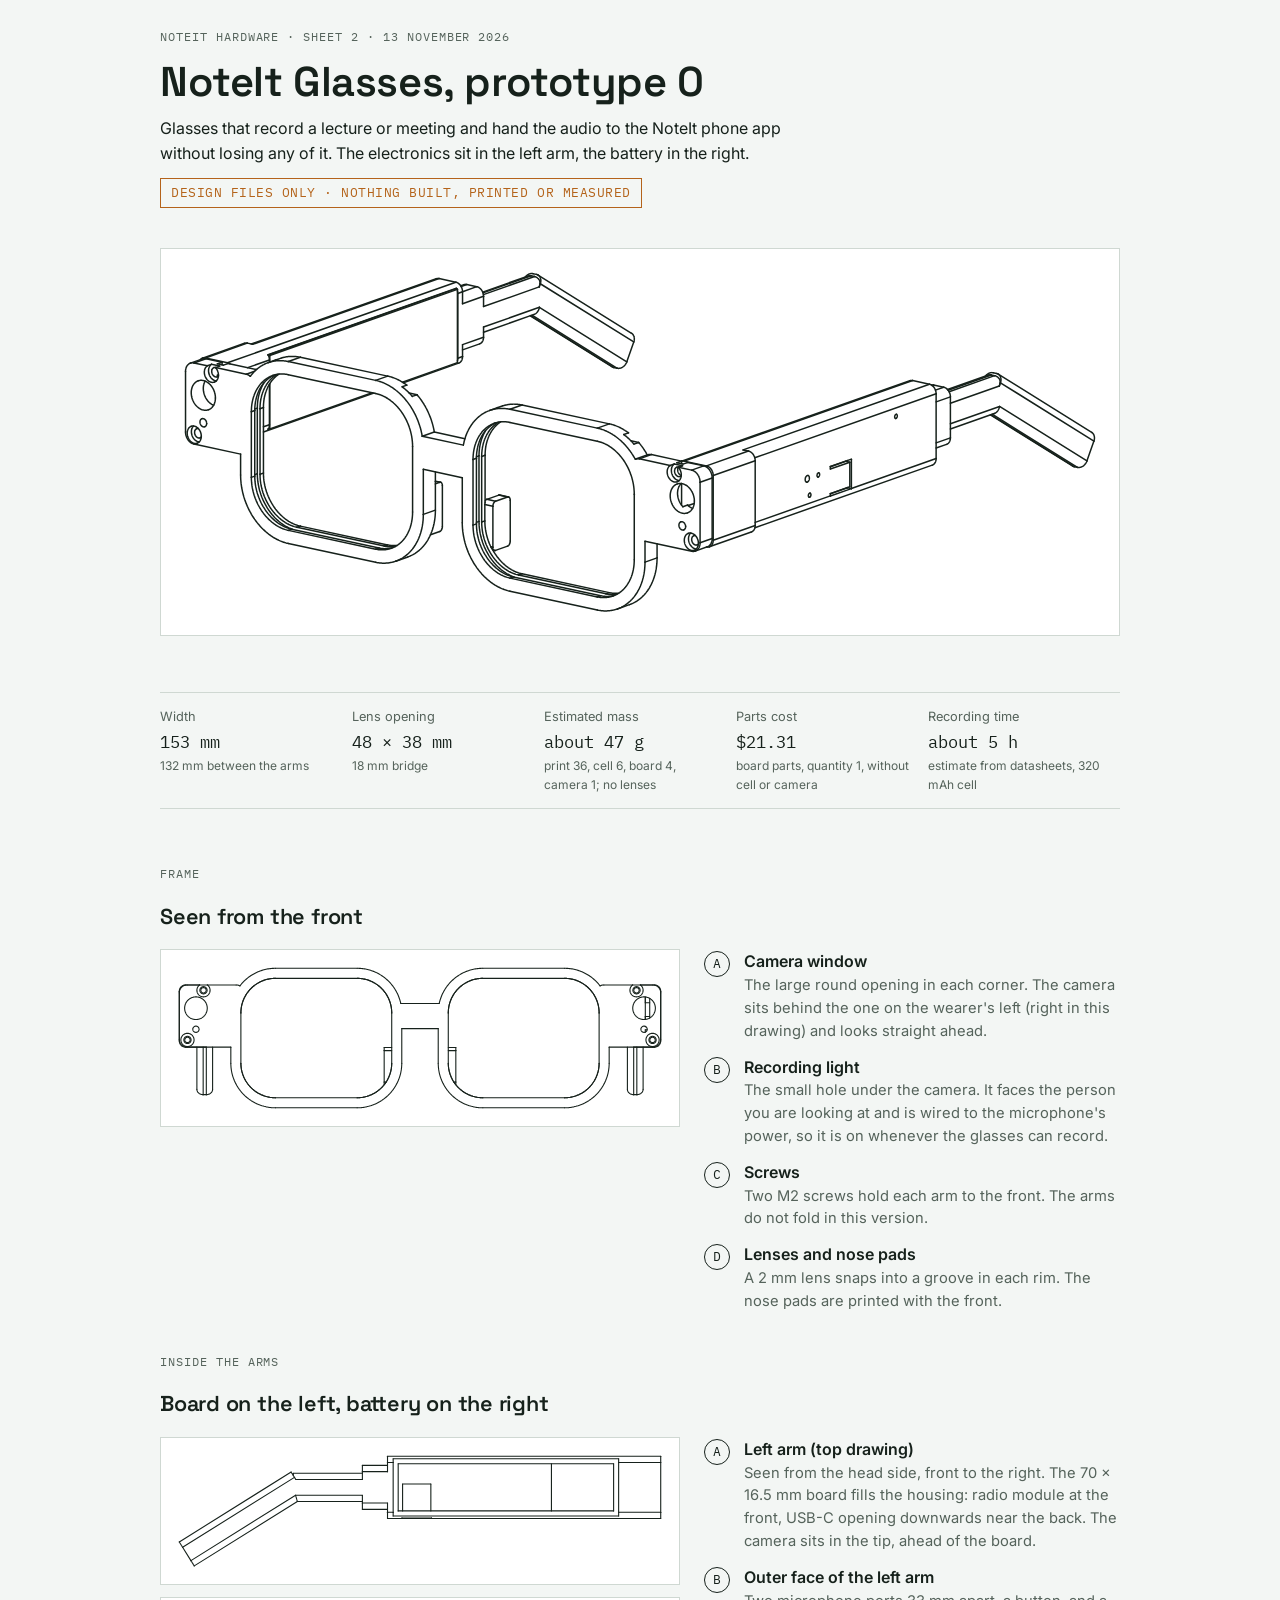
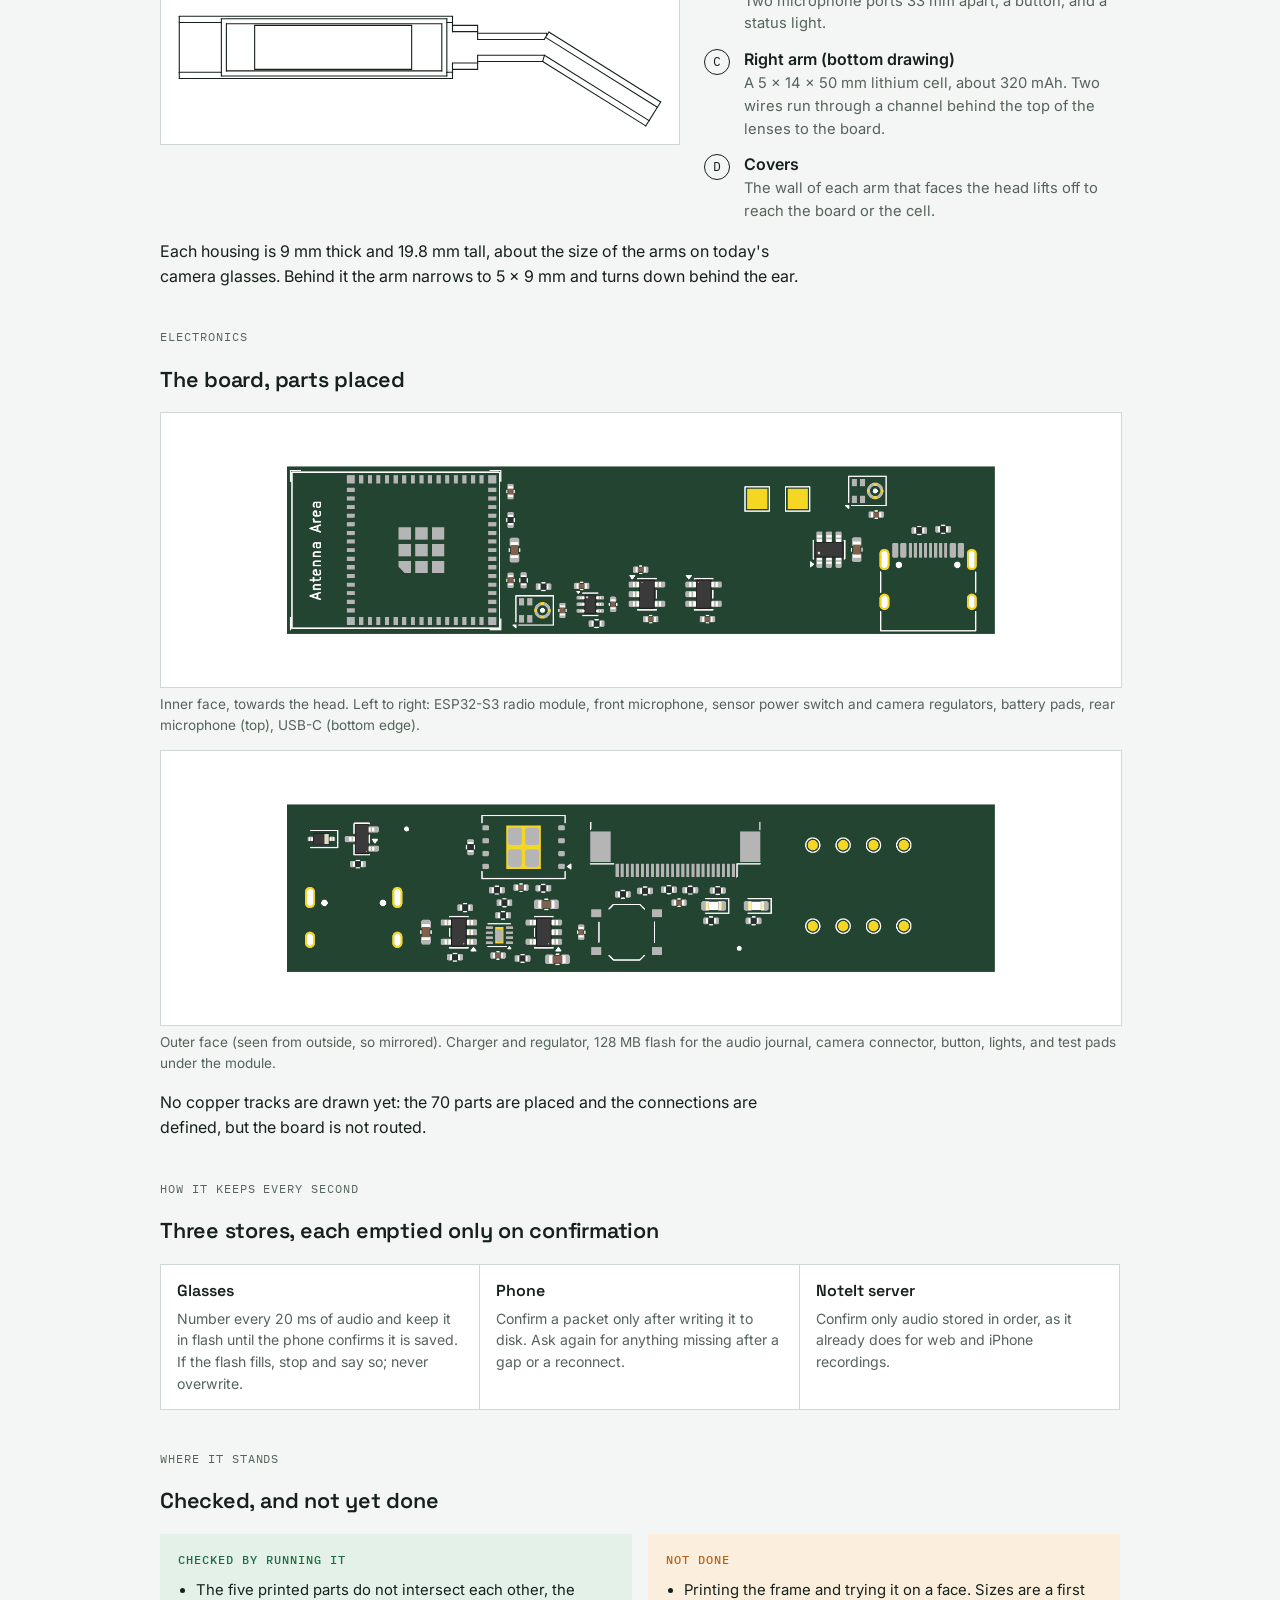
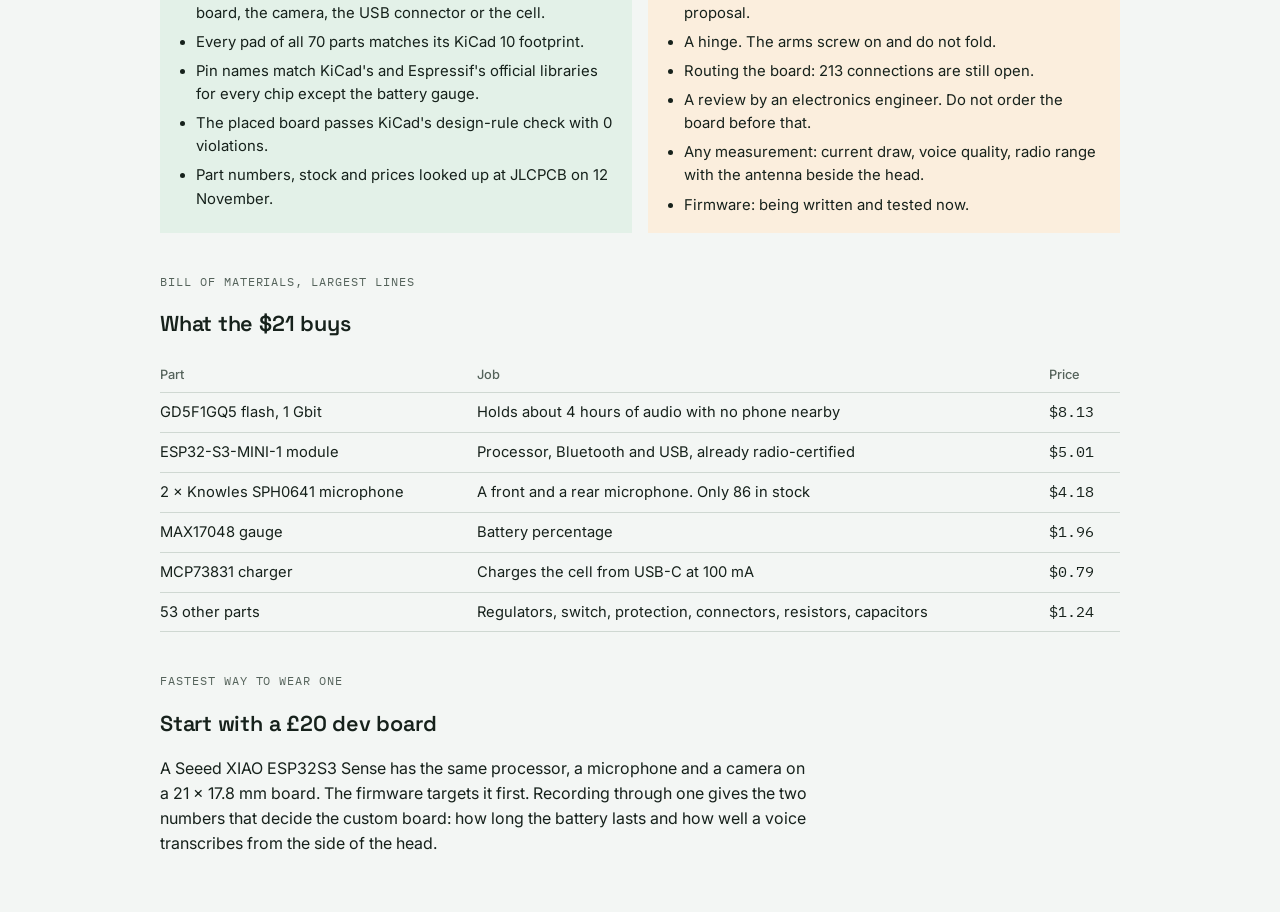
==== NoteIt-Glasses-Prototype-0.html @ 24549006 "feat: publish portfolio site Co-Authored-By: Claude Opus 5.5 <noreply@anthropic.com>" ====
<!doctype html><html><head><meta charset=utf8><meta name=viewport content="width=device-width,initial-scale=1,viewport-fit=cover"><style>:root{color-scheme:light;box-sizing:border-box;padding-top:env(safe-area-inset-top,0px);padding-bottom:env(safe-area-inset-bottom,0px)}html{scroll-padding-top:env(safe-area-inset-top,0px)}body{margin:0;padding:0;font:14px -apple-system,BlinkMacSystemFont,sans-serif;background:#fff;color:#000}img{max-width:100%}[hidden]:not([hidden=until-found i]){display:none!important}</style></head><body>
<title>NoteIt Glasses Prototype 0</title>
<meta name="claude:viewport-fit-sides" content="cover">
<link rel="stylesheet" href="https://fonts.googleapis.com/css2?family=Space+Grotesk:wght@500;600&family=Inter:wght@400;500;600&family=IBM+Plex+Mono:wght@400;500&display=swap">
<style>
/* Layout: an engineering review sheet. One column of sections; each pairs a drawing with a keyed list, like a drawing and its legend. */
:root {
  --paper: #f3f6f4; --panel: #ffffff; --ink: #16211b; --muted: #55635b; --line: #cfd8d2;
  --mask: #24442f; --copper: #b4631a; --ok: #1f6b45; --warn-bg: #fbeedd; --ok-bg: #e3f1e8;
  --display: "Space Grotesk", "Helvetica Neue", Arial, sans-serif;
  --body: "Inter", system-ui, -apple-system, "Segoe UI", sans-serif;
  --mono: "IBM Plex Mono", ui-monospace, "SF Mono", Menlo, monospace;
}
@media (prefers-color-scheme: dark) { :root:not([data-theme="light"]) {
  --paper: #0f1612; --panel: #17201b; --ink: #e6ede8; --muted: #9aaba1; --line: #2b3a32;
  --mask: #7fc79a; --copper: #e4a25c; --ok: #7fc79a; --warn-bg: #3a2a15; --ok-bg: #173224; color-scheme: dark } }
:root[data-theme="dark"] {
  --paper: #0f1612; --panel: #17201b; --ink: #e6ede8; --muted: #9aaba1; --line: #2b3a32;
  --mask: #7fc79a; --copper: #e4a25c; --ok: #7fc79a; --warn-bg: #3a2a15; --ok-bg: #173224; color-scheme: dark }
body { background: var(--paper); color: var(--ink); font-family: var(--body); font-size: 16px; line-height: 1.55;
  padding-left: max(16px, env(safe-area-inset-left, 0px)); padding-right: max(16px, env(safe-area-inset-right, 0px)); padding-block: 28px 56px; }
.sheet { max-width: 960px; margin: 0 auto; display: flex; flex-direction: column; gap: 40px; }
h1, h2 { font-family: var(--display); font-weight: 600; text-wrap: balance; margin: 0; letter-spacing: -0.01em; }
h1 { font-size: clamp(1.8rem, 5vw, 2.6rem); line-height: 1.1; }
h2 { font-size: 1.35rem; }
p { margin: 0; max-width: 65ch; }
.eyebrow { font-family: var(--mono); font-size: 0.75rem; letter-spacing: 0.08em; text-transform: uppercase; color: var(--muted); }
header { display: flex; flex-direction: column; gap: 12px; }
.stamp { align-self: flex-start; font-family: var(--mono); font-size: 0.8rem; letter-spacing: 0.04em; color: var(--copper);
  border: 1.5px solid var(--copper); padding: 4px 10px; }
.facts { display: grid; grid-template-columns: repeat(auto-fit, minmax(150px, 1fr)); gap: 0; border-block: 1px solid var(--line); }
.facts div { padding: 14px 16px 14px 0; display: flex; flex-direction: column; gap: 2px; min-width: 0; }
.facts dt { font-size: 0.8rem; color: var(--muted); }
.facts dd { margin: 0; font-family: var(--mono); font-size: 1.05rem; font-variant-numeric: tabular-nums; }
.facts small { color: var(--muted); font-family: var(--body); font-size: 0.75rem; }
section { display: flex; flex-direction: column; gap: 16px; }
.pair { display: grid; grid-template-columns: minmax(0, 1.25fr) minmax(0, 1fr); gap: 24px; align-items: start; }
@media (max-width: 720px) { .pair { grid-template-columns: 1fr; } }
.drawing { background: var(--panel); border: 1px solid var(--line); padding: 12px; color: var(--ink); min-width: 0; }
.drawing svg { display: block; width: 100%; height: auto; }
.hero { background: var(--panel); border: 1px solid var(--line); padding: 16px; color: var(--ink); }
.hero svg, .wide svg { display: block; width: 100%; height: auto; }
.wide { background: var(--panel); border: 1px solid var(--line); padding: 12px; color: var(--ink); min-width: 0; }
.stack { display: flex; flex-direction: column; gap: 12px; min-width: 0; }
.boards { display: flex; flex-direction: column; gap: 14px; }
figure { margin: 0; display: flex; flex-direction: column; gap: 6px; }
figure img { display: block; width: 100%; height: auto; background: var(--panel); border: 1px solid var(--line); }
figcaption { font-size: 0.85rem; color: var(--muted); }
ol.key { margin: 0; padding: 0; list-style: none; display: flex; flex-direction: column; gap: 12px; counter-reset: k; }
ol.key li { display: grid; grid-template-columns: 1.9rem minmax(0, 1fr); gap: 10px; counter-increment: k; }
ol.key li::before { content: counter(k, upper-alpha); font-family: var(--mono); font-size: 0.8rem; width: 1.5rem; height: 1.5rem;
  display: grid; place-items: center; border: 1px solid var(--ink); border-radius: 50%; margin-top: 2px; }
ol.key b { font-weight: 600; }
ol.key span { color: var(--muted); font-size: 0.92rem; display: block; }
.chain { display: grid; grid-template-columns: repeat(3, minmax(0, 1fr)); gap: 0; border: 1px solid var(--line); background: var(--panel); }
.chain > div { padding: 14px 16px; border-right: 1px solid var(--line); min-width: 0; display: flex; flex-direction: column; gap: 4px; }
.chain > div:last-child { border-right: 0; }
.chain b { font-family: var(--display); font-weight: 600; }
.chain span { font-size: 0.88rem; color: var(--muted); }
@media (max-width: 720px) { .chain { grid-template-columns: 1fr; } .chain > div { border-right: 0; border-bottom: 1px solid var(--line); } .chain > div:last-child { border-bottom: 0; } }
.status { display: grid; grid-template-columns: repeat(2, minmax(0, 1fr)); gap: 16px; }
@media (max-width: 720px) { .status { grid-template-columns: 1fr; } }
.status > div { padding: 16px 18px; min-width: 0; display: flex; flex-direction: column; gap: 10px; }
.done { background: var(--ok-bg); } .todo { background: var(--warn-bg); }
.status h3 { margin: 0; font-family: var(--mono); font-size: 0.78rem; letter-spacing: 0.08em; text-transform: uppercase; font-weight: 500; }
.done h3 { color: var(--ok); } .todo h3 { color: var(--copper); }
.status ul { margin: 0; padding-left: 1.1rem; display: flex; flex-direction: column; gap: 6px; font-size: 0.93rem; }
.tablewrap { overflow-x: auto; }
table { border-collapse: collapse; width: 100%; font-size: 0.92rem; }
th, td { text-align: left; padding: 8px 12px 8px 0; border-bottom: 1px solid var(--line); vertical-align: top; }
th { font-weight: 500; color: var(--muted); font-size: 0.8rem; }
td.n { font-family: var(--mono); font-variant-numeric: tabular-nums; white-space: nowrap; }
code { font-family: var(--mono); font-size: 0.86em; }
</style>
<div class="sheet">
<header>
  <span class="eyebrow">NoteIt hardware · sheet 2 · 13 November 2026</span>
  <h1>NoteIt Glasses, prototype 0</h1>
  <p>Glasses that record a lecture or meeting and hand the audio to the NoteIt phone app without losing any of it. The electronics sit in the left arm, the battery in the right.</p>
  <span class="stamp">DESIGN FILES ONLY · NOTHING BUILT, PRINTED OR MEASURED</span>
</header>

<div class="hero"><svg role="img" aria-label="Three-quarter line drawing of the glasses: lens front, two thick arms with ear hooks, camera window at the left corner" xmlns="http://www.w3.org/2000/svg" viewBox="-62.36 -51.80 217.25 83.16" fill="none" stroke="currentColor" stroke-width="0.35" stroke-linecap="round" stroke-linejoin="round"><path d="M-45.79,-27.72 L-40.68,-29.52"/><path d="M-40.68,-14.33 L-40.68,-23.83"/><path d="M-40.68,-28.99 L-40.68,-29.52"/><path d="M-40.68,-14.33 L-42.08,-13.84"/><path d="M-49.92,-28.60 L-49.99,-28.65 L-50.06,-28.70 L-50.13,-28.74 L-50.21,-28.77 L-50.28,-28.80 L-50.36,-28.83 L-50.43,-28.85 L-50.51,-28.87"/><path d="M-56.89,-29.60 L-56.83,-29.66 L-56.77,-29.71 L-56.71,-29.77 L-56.65,-29.81 L-56.58,-29.86 L-56.51,-29.89 L-56.44,-29.93 L-56.37,-29.95"/><path d="M-56.37,-29.95 L-56.29,-29.98 L-56.21,-30.00 L-56.13,-30.01 L-56.05,-30.02 L-55.96,-30.02 L-55.88,-30.02 L-55.79,-30.01 L-55.71,-29.99"/><path d="M-50.51,-28.87 L-55.71,-29.99"/><path d="M-40.68,-29.52 L-40.68,-29.60 L-40.69,-29.68 L-40.69,-29.75 L-40.70,-29.83 L-40.71,-29.91 L-40.73,-29.99 L-40.74,-30.07 L-40.76,-30.14 L-40.78,-30.22 L-40.81,-30.30 L-40.83,-30.38 L-40.86,-30.45 L-40.89,-30.52 L-40.92,-30.60 L-40.96,-30.67 L-41.00,-30.74"/><path d="M-41.00,-30.74 L3.21,-46.34"/><path d="M3.52,-45.11 L3.52,-45.20 L3.52,-45.28 L3.51,-45.37 L3.50,-45.45 L3.49,-45.53 L3.47,-45.62 L3.45,-45.70 L3.43,-45.78"/><path d="M3.31,-46.12 L3.26,-46.23 L3.21,-46.34"/><path d="M3.52,-45.11 L4.63,-45.51"/><path d="M4.63,-45.51 L4.63,-45.60 L4.62,-45.70 L4.62,-45.79 L4.60,-45.89 L4.58,-45.98 L4.56,-46.08 L4.54,-46.17 L4.51,-46.27 L4.48,-46.36 L4.45,-46.45 L4.41,-46.54 L4.37,-46.63 L4.32,-46.72 L4.27,-46.80 L4.22,-46.88 L4.17,-46.96 L4.11,-47.04 L4.06,-47.12 L3.99,-47.19 L3.93,-47.26 L3.87,-47.32 L3.80,-47.38 L3.73,-47.44 L3.66,-47.49 L3.59,-47.54 L3.51,-47.59 L3.44,-47.63 L3.36,-47.66 L3.29,-47.70 L3.21,-47.73 L3.13,-47.75 L3.06,-47.77"/><path d="M-50.51,-28.87 L3.06,-47.77"/><path d="M-41.00,-13.25 L-40.96,-13.30 L-40.92,-13.36 L-40.89,-13.42 L-40.86,-13.48 L-40.83,-13.54 L-40.81,-13.61 L-40.78,-13.67 L-40.76,-13.74 L-40.74,-13.81 L-40.73,-13.88 L-40.71,-13.95 L-40.70,-14.03 L-40.69,-14.10 L-40.69,-14.18 L-40.68,-14.25 L-40.68,-14.33"/><path d="M-41.00,-13.25 L-40.65,-13.37"/><path d="M3.43,-29.30 L3.45,-29.37 L3.47,-29.45 L3.49,-29.52 L3.50,-29.60 L3.51,-29.68 L3.52,-29.76 L3.52,-29.84 L3.52,-29.93"/><path d="M4.63,-30.32 L3.52,-29.93"/><path d="M4.63,-30.32 L4.63,-30.18 L4.62,-30.12 L4.62,-30.05 L4.61,-29.98 L4.60,-29.92 L4.58,-29.86 L4.57,-29.79 L4.55,-29.73 L4.53,-29.67 L4.51,-29.61 L4.49,-29.55 L4.47,-29.50 L4.44,-29.44 L4.41,-29.39 L4.39,-29.34 L4.35,-29.29 L4.32,-29.24 L4.29,-29.19 L4.25,-29.15 L4.21,-29.10 L4.18,-29.06 L4.14,-29.02 L4.09,-28.99 L4.05,-28.95 L4.01,-28.92 L3.96,-28.89 L3.92,-28.86 L3.87,-28.84 L3.82,-28.81 L3.77,-28.79 L3.72,-28.77"/><path d="M-55.71,-29.99 L-45.86,-33.47"/><path d="M-46.52,-33.43 L-46.44,-33.45 L-46.36,-33.47 L-46.28,-33.49 L-46.20,-33.49 L-46.11,-33.50 L-46.03,-33.49 L-45.94,-33.48 L-45.86,-33.47"/><path d="M-44.60,-33.19 L-45.86,-33.47"/><path d="M-44.60,-33.19 L-0.88,-48.62"/><path d="M3.06,-47.77 L-0.88,-48.62"/><path d="M3.05,-46.17 L3.05,-46.28"/><path d="M3.52,-29.93 L3.52,-45.11"/><path d="M4.63,-42.72 L4.63,-45.51"/><path d="M4.63,-42.72 L9.56,-44.46"/><path d="M9.56,-42.05 L9.56,-44.46"/><path d="M9.56,-42.05 L22.61,-46.66"/><path d="M22.61,-46.66 L22.87,-47.40"/><path d="M22.87,-47.40 L44.80,-33.75"/><path d="M43.17,-29.09 L44.80,-33.75"/><path d="M22.66,-41.87 L43.17,-29.09"/><path d="M9.56,-37.25 L22.66,-41.87"/><path d="M9.56,-34.84 L9.56,-37.25"/><path d="M4.63,-33.11 L9.56,-34.84"/><path d="M4.63,-30.32 L4.63,-33.11"/><path d="M-1.55,-48.58 L-1.47,-48.60 L-1.39,-48.62 L-1.31,-48.64 L-1.22,-48.64 L-1.14,-48.65 L-1.06,-48.64 L-0.97,-48.63 L-0.88,-48.62"/><path d="M-40.92,-13.36 L-40.81,-13.40"/><path d="M-40.97,-30.69 L2.96,-46.19"/><path d="M9.56,-44.46 L9.56,-44.55 L9.55,-44.65 L9.54,-44.74 L9.53,-44.84 L9.51,-44.93 L9.49,-45.03 L9.47,-45.12 L9.44,-45.22 L9.41,-45.31 L9.37,-45.40 L9.33,-45.49 L9.29,-45.58 L9.25,-45.67 L9.20,-45.75 L9.15,-45.83 L9.10,-45.91 L9.04,-45.99 L8.98,-46.07 L8.92,-46.14 L8.86,-46.21 L8.79,-46.27 L8.72,-46.33 L8.66,-46.39 L8.58,-46.44 L8.51,-46.49 L8.44,-46.54 L8.36,-46.58 L8.29,-46.61 L8.21,-46.65 L8.14,-46.68 L8.06,-46.70 L7.98,-46.72"/><path d="M4.95,-47.19 L5.03,-47.22 L5.11,-47.23 L5.19,-47.25 L5.28,-47.25 L5.36,-47.26 L5.45,-47.25 L5.53,-47.24 L5.62,-47.23"/><path d="M7.98,-46.72 L5.62,-47.23"/><path d="M9.56,-34.84 L9.55,-34.71 L9.55,-34.64 L9.54,-34.57 L9.53,-34.51 L9.52,-34.44 L9.51,-34.38 L9.49,-34.32 L9.48,-34.26 L9.46,-34.20 L9.44,-34.14 L9.42,-34.08 L9.39,-34.02 L9.37,-33.97 L9.34,-33.91 L9.31,-33.86 L9.28,-33.81 L9.25,-33.76 L9.21,-33.72 L9.18,-33.67 L9.14,-33.63 L9.10,-33.59 L9.06,-33.55 L9.02,-33.51 L8.98,-33.48 L8.93,-33.45 L8.89,-33.42 L8.84,-33.39 L8.79,-33.36 L8.75,-33.34 L8.70,-33.32 L8.65,-33.30"/><path d="M22.61,-46.66 L22.65,-46.77 L22.68,-46.88 L22.71,-46.99 L22.73,-47.09 L22.75,-47.20 L22.77,-47.31 L22.78,-47.42 L22.79,-47.53 L22.79,-47.63 L22.79,-47.74 L22.78,-47.84 L22.77,-47.94 L22.76,-48.04 L22.74,-48.13"/><path d="M22.74,-48.13 L22.68,-48.23 L22.62,-48.31 L22.56,-48.40 L22.49,-48.48 L22.42,-48.56 L22.35,-48.63 L22.27,-48.70 L22.20,-48.77 L22.12,-48.82 L22.04,-48.88 L21.95,-48.93 L21.87,-48.97 L21.78,-49.01 L21.70,-49.04 L21.61,-49.07 L21.53,-49.09"/><path d="M19.32,-48.96 L19.37,-49.02 L19.41,-49.07 L19.46,-49.13 L19.51,-49.18 L19.56,-49.23 L19.61,-49.28 L19.67,-49.32 L19.72,-49.37 L19.78,-49.41 L19.83,-49.45 L19.89,-49.49 L19.95,-49.53 L20.01,-49.56 L20.07,-49.60 L20.13,-49.63 L20.19,-49.65 L20.25,-49.68 L20.31,-49.70 L20.37,-49.72 L20.43,-49.74 L20.50,-49.76 L20.56,-49.77 L20.62,-49.78 L20.68,-49.79 L20.74,-49.80 L20.81,-49.80 L20.87,-49.80 L20.93,-49.80 L20.99,-49.80 L21.05,-49.79 L21.10,-49.78 L21.16,-49.77"/><path d="M21.95,-49.60 L21.16,-49.77"/><path d="M22.87,-47.40 L22.90,-47.48 L22.92,-47.56 L22.94,-47.63 L22.96,-47.71 L22.97,-47.78 L22.98,-47.86 L22.99,-47.94 L23.00,-48.01 L23.00,-48.09 L23.00,-48.16 L23.00,-48.24 L23.00,-48.31 L22.99,-48.38 L22.98,-48.46 L22.96,-48.53 L22.95,-48.59 L22.93,-48.66 L22.91,-48.73 L22.88,-48.79 L22.86,-48.86 L22.83,-48.92 L22.80,-48.98 L22.76,-49.03 L22.73,-49.09 L22.69,-49.14 L22.65,-49.19 L22.60,-49.24 L22.56,-49.28 L22.51,-49.33 L22.46,-49.37 L22.41,-49.41 L22.35,-49.44"/><path d="M22.35,-49.44 L22.31,-49.47 L22.26,-49.49 L22.21,-49.52 L22.16,-49.54 L22.11,-49.56 L22.06,-49.58 L22.00,-49.59 L21.95,-49.60"/><path d="M44.80,-33.75 L44.83,-33.82 L44.85,-33.90 L44.87,-33.97 L44.89,-34.05 L44.90,-34.13 L44.91,-34.20 L44.92,-34.28 L44.93,-34.36 L44.93,-34.43 L44.93,-34.51 L44.93,-34.58 L44.92,-34.65 L44.92,-34.73 L44.91,-34.80 L44.89,-34.87 L44.88,-34.94 L44.86,-35.00 L44.84,-35.07 L44.81,-35.14 L44.79,-35.20 L44.76,-35.26 L44.72,-35.32 L44.69,-35.37 L44.65,-35.43 L44.62,-35.48 L44.57,-35.53 L44.53,-35.58 L44.49,-35.63 L44.44,-35.67 L44.39,-35.71 L44.34,-35.75 L44.28,-35.78"/><path d="M40.94,-27.57 L40.15,-27.74"/><path d="M43.17,-29.09 L43.14,-29.00 L43.10,-28.91 L43.06,-28.83 L43.01,-28.74 L42.97,-28.65 L42.91,-28.57 L42.86,-28.49 L42.80,-28.41 L42.74,-28.33 L42.68,-28.26 L42.61,-28.19 L42.54,-28.12 L42.47,-28.05 L42.40,-27.99 L42.32,-27.93 L42.25,-27.88 L42.17,-27.83 L42.09,-27.78 L42.01,-27.74 L41.93,-27.70 L41.85,-27.66 L41.76,-27.63 L41.68,-27.61 L41.60,-27.59 L41.51,-27.57 L41.43,-27.56 L41.34,-27.55 L41.26,-27.54 L41.18,-27.54 L41.10,-27.55 L41.02,-27.56 L40.94,-27.57"/><path d="M39.75,-27.91 L39.80,-27.88 L39.84,-27.85 L39.89,-27.83 L39.94,-27.81 L39.99,-27.79 L40.05,-27.77 L40.10,-27.76 L40.15,-27.74"/><path d="M21.43,-40.21 L21.56,-40.26 L21.68,-40.33 L21.80,-40.40 L21.91,-40.49 L22.02,-40.59 L22.13,-40.70 L22.22,-40.82 L22.31,-40.95 L22.39,-41.09 L22.47,-41.23 L22.53,-41.39 L22.58,-41.54 L22.63,-41.70 L22.66,-41.87"/><path d="M-40.59,-13.35 L-40.89,-13.42"/><path d="M-40.59,-30.56 L-40.94,-30.64"/><path d="M-40.59,-13.35 L-40.59,-23.98"/><path d="M-40.59,-29.02 L-40.59,-30.56"/><path d="M-40.59,-13.35 L-16.56,-21.83"/><path d="M-9.48,-24.33 L3.43,-28.89"/><path d="M3.43,-46.09 L2.96,-46.19"/><path d="M3.43,-28.89 L3.43,-46.09"/><path d="M-40.59,-30.56 L3.43,-46.09"/><path d="M21.53,-49.09 L20.74,-49.26"/><path d="M20.07,-49.23 L20.15,-49.25 L20.23,-49.27 L20.31,-49.28 L20.40,-49.29 L20.48,-49.29 L20.57,-49.29 L20.65,-49.28 L20.74,-49.26"/><path d="M63.44,12.78 L63.44,12.91 L63.43,12.98 L63.42,13.05 L63.42,13.11 L63.40,13.18 L63.39,13.24 L63.38,13.30 L63.36,13.36 L63.34,13.42 L63.32,13.48 L63.30,13.54 L63.28,13.60 L63.25,13.65 L63.22,13.71 L63.19,13.76 L63.16,13.81 L63.13,13.86 L63.10,13.90 L63.06,13.95 L63.02,13.99 L62.98,14.03 L62.94,14.07 L62.90,14.11 L62.86,14.14 L62.82,14.18 L62.77,14.21 L62.72,14.23 L62.68,14.26 L62.63,14.28 L62.58,14.31 L62.53,14.32"/><path d="M62.53,14.32 L62.46,14.35 L62.38,14.37 L62.30,14.38 L62.23,14.39 L62.15,14.39 L62.07,14.39 L61.99,14.38 L61.91,14.37"/><path d="M63.44,12.78 L63.44,-2.41"/><path d="M56.02,-5.76 L56.10,-5.79 L56.18,-5.80 L56.26,-5.81 L56.34,-5.82 L56.42,-5.82 L56.50,-5.82 L56.58,-5.81 L56.66,-5.79"/><path d="M63.44,-2.41 L63.44,-2.50 L63.43,-2.60 L63.42,-2.70 L63.41,-2.79 L63.39,-2.89 L63.37,-2.98 L63.35,-3.08 L63.32,-3.17 L63.29,-3.26 L63.25,-3.36 L63.22,-3.45 L63.17,-3.54 L63.13,-3.62 L63.08,-3.71 L63.03,-3.79 L62.98,-3.87 L62.92,-3.95 L62.86,-4.02 L62.80,-4.09 L62.74,-4.16 L62.67,-4.22 L62.61,-4.28 L62.54,-4.34 L62.47,-4.40 L62.39,-4.45 L62.32,-4.49 L62.25,-4.53 L62.17,-4.57 L62.10,-4.60 L62.02,-4.63 L61.94,-4.65 L61.86,-4.67"/><path d="M56.66,-5.79 L61.86,-4.67"/><path d="M109.56,-24.65 L109.64,-24.68 L109.72,-24.70 L109.80,-24.71 L109.88,-24.72 L109.97,-24.72 L110.05,-24.71 L110.14,-24.70 L110.23,-24.69"/><path d="M56.66,-5.79 L110.23,-24.69"/><path d="M73.29,9.30 L73.29,9.44 L73.28,9.51 L73.27,9.57 L73.27,9.64 L73.25,9.70 L73.24,9.76 L73.23,9.83 L73.21,9.89 L73.19,9.95 L73.17,10.01 L73.15,10.07 L73.13,10.12 L73.10,10.18 L73.07,10.23 L73.04,10.28 L73.01,10.33 L72.98,10.38 L72.95,10.43 L72.91,10.47 L72.87,10.52 L72.83,10.56 L72.79,10.60 L72.75,10.63 L72.71,10.67 L72.67,10.70 L72.62,10.73 L72.58,10.76 L72.53,10.79 L72.48,10.81 L72.43,10.83 L72.38,10.85"/><path d="M73.29,9.30 L73.29,-5.89"/><path d="M61.86,-4.67 L71.71,-8.15"/><path d="M73.29,-5.89 L73.29,-5.98 L73.28,-6.08 L73.27,-6.17 L73.26,-6.27 L73.24,-6.36 L73.22,-6.46 L73.20,-6.55 L73.17,-6.65 L73.14,-6.74 L73.10,-6.83 L73.07,-6.92 L73.02,-7.01 L72.98,-7.10 L72.93,-7.18 L72.88,-7.26 L72.83,-7.34 L72.77,-7.42 L72.71,-7.50 L72.65,-7.57 L72.59,-7.63 L72.52,-7.70 L72.46,-7.76 L72.39,-7.82 L72.32,-7.87 L72.25,-7.92 L72.17,-7.97 L72.10,-8.01 L72.02,-8.04 L71.95,-8.08 L71.87,-8.10 L71.79,-8.13 L71.71,-8.15"/><path d="M70.45,-8.42 L71.71,-8.15"/><path d="M70.45,-8.42 L114.17,-23.84"/><path d="M110.23,-24.69 L114.17,-23.84"/><path d="M57.57,4.64 L58.98,4.14"/><path d="M115.74,-6.39 L115.74,-6.25 L115.73,-6.19 L115.73,-6.12 L115.72,-6.06 L115.71,-5.99 L115.69,-5.93 L115.68,-5.87 L115.66,-5.80 L115.64,-5.74 L115.62,-5.68 L115.60,-5.63 L115.58,-5.57 L115.55,-5.52 L115.52,-5.46 L115.49,-5.41 L115.46,-5.36 L115.43,-5.31 L115.40,-5.26 L115.36,-5.22 L115.32,-5.18 L115.29,-5.14 L115.25,-5.10 L115.20,-5.06 L115.16,-5.03 L115.12,-4.99 L115.07,-4.96 L115.03,-4.93 L114.98,-4.91 L114.93,-4.88 L114.88,-4.86 L114.83,-4.84"/><path d="M115.74,-6.39 L115.74,-21.58"/><path d="M115.74,-21.58 L115.74,-21.67 L115.73,-21.77 L115.72,-21.86 L115.71,-21.96 L115.69,-22.06 L115.67,-22.15 L115.65,-22.25 L115.62,-22.34 L115.59,-22.43 L115.56,-22.52 L115.52,-22.61 L115.48,-22.70 L115.43,-22.79 L115.38,-22.87 L115.33,-22.96 L115.28,-23.04 L115.22,-23.11 L115.17,-23.19 L115.10,-23.26 L115.04,-23.33 L114.98,-23.39 L114.91,-23.45 L114.84,-23.51 L114.77,-23.56 L114.70,-23.61 L114.62,-23.66 L114.55,-23.70 L114.47,-23.74 L114.40,-23.77 L114.32,-23.80 L114.24,-23.82 L114.17,-23.84"/><path d="M95.86,0.63 L95.86,0.67"/><path d="M95.86,0.67 L90.93,2.41"/><path d="M90.93,2.36 L90.93,2.41"/><path d="M114.64,-23.65 L114.71,-23.66 L114.77,-23.66 L114.83,-23.67 L114.89,-23.67 L114.96,-23.67 L115.02,-23.66 L115.09,-23.65 L115.15,-23.64"/><path d="M119.09,-11.25 L119.09,-11.12 L119.08,-11.05 L119.08,-10.99 L119.07,-10.92 L119.06,-10.86 L119.04,-10.79 L119.03,-10.73 L119.01,-10.67 L118.99,-10.61 L118.97,-10.55 L118.95,-10.49 L118.93,-10.44 L118.90,-10.38 L118.87,-10.33 L118.84,-10.27 L118.81,-10.22 L118.78,-10.18 L118.75,-10.13 L118.71,-10.08 L118.67,-10.04 L118.64,-10.00 L118.60,-9.96 L118.55,-9.92 L118.51,-9.89 L118.47,-9.86 L118.42,-9.83 L118.38,-9.80 L118.33,-9.77 L118.28,-9.75 L118.23,-9.73 L118.18,-9.71"/><path d="M119.09,-11.25 L119.09,-20.87"/><path d="M119.09,-20.87 L119.09,-20.96 L119.08,-21.06 L119.07,-21.15 L119.06,-21.25 L119.04,-21.34 L119.02,-21.44 L119.00,-21.54 L118.97,-21.63 L118.94,-21.72 L118.90,-21.81 L118.87,-21.90 L118.83,-21.99 L118.78,-22.08 L118.73,-22.16 L118.68,-22.25 L118.63,-22.33 L118.57,-22.40 L118.51,-22.48 L118.45,-22.55 L118.39,-22.62 L118.33,-22.68 L118.26,-22.74 L118.19,-22.80 L118.12,-22.85 L118.05,-22.90 L117.97,-22.95 L117.90,-22.99 L117.82,-23.03 L117.75,-23.06 L117.67,-23.09 L117.59,-23.11 L117.51,-23.13"/><path d="M115.15,-23.64 L117.51,-23.13"/><path d="M128.03,-25.98 L128.11,-26.00 L128.19,-26.02 L128.27,-26.03 L128.35,-26.04 L128.44,-26.04 L128.52,-26.04 L128.61,-26.03 L128.70,-26.01"/><path d="M130.70,-24.88 L130.72,-24.79 L130.73,-24.69 L130.74,-24.59 L130.75,-24.49 L130.75,-24.38 L130.74,-24.28 L130.74,-24.17 L130.73,-24.06 L130.71,-23.96 L130.69,-23.85 L130.67,-23.74 L130.64,-23.63 L130.61,-23.52 L130.57,-23.41"/><path d="M130.57,-23.41 L130.83,-24.16"/><path d="M130.83,-24.16 L130.86,-24.23 L130.88,-24.31 L130.90,-24.38 L130.92,-24.46 L130.93,-24.54 L130.94,-24.61 L130.95,-24.69 L130.96,-24.76 L130.96,-24.84 L130.96,-24.92 L130.96,-24.99 L130.95,-25.06 L130.95,-25.14 L130.93,-25.21 L130.92,-25.28 L130.91,-25.35 L130.89,-25.41 L130.87,-25.48 L130.84,-25.54 L130.81,-25.61 L130.79,-25.67 L130.75,-25.73 L130.72,-25.78 L130.68,-25.84 L130.64,-25.89 L130.60,-25.94 L130.56,-25.99 L130.51,-26.04 L130.47,-26.08 L130.42,-26.12 L130.37,-26.16 L130.31,-26.19"/><path d="M130.31,-26.19 L130.27,-26.22 L130.22,-26.25 L130.17,-26.27 L130.12,-26.29 L130.07,-26.31 L130.01,-26.33 L129.96,-26.34 L129.91,-26.36"/><path d="M129.12,-26.53 L129.91,-26.36"/><path d="M127.28,-25.71 L127.32,-25.77 L127.37,-25.82 L127.42,-25.88 L127.47,-25.93 L127.52,-25.98 L127.57,-26.03 L127.62,-26.07 L127.68,-26.12 L127.73,-26.16 L127.79,-26.20 L127.85,-26.24 L127.91,-26.28 L127.96,-26.31 L128.02,-26.35 L128.08,-26.38 L128.15,-26.41 L128.21,-26.43 L128.27,-26.45 L128.33,-26.48 L128.39,-26.49 L128.45,-26.51 L128.52,-26.52 L128.58,-26.54 L128.64,-26.54 L128.70,-26.55 L128.76,-26.55 L128.82,-26.56 L128.88,-26.55 L128.94,-26.55 L129.00,-26.54 L129.06,-26.54 L129.12,-26.53"/><path d="M148.11,-4.49 L148.90,-4.32"/><path d="M147.71,-4.66 L147.75,-4.63 L147.80,-4.60 L147.85,-4.58 L147.90,-4.56 L147.95,-4.54 L148.00,-4.52 L148.06,-4.51 L148.11,-4.49"/><path d="M151.13,-5.85 L151.09,-5.75 L151.06,-5.67 L151.02,-5.58 L150.97,-5.49 L150.92,-5.40 L150.87,-5.32 L150.82,-5.24 L150.76,-5.16 L150.70,-5.08 L150.63,-5.01 L150.57,-4.94 L150.50,-4.87 L150.43,-4.80 L150.36,-4.74 L150.28,-4.68 L150.21,-4.63 L150.13,-4.58 L150.05,-4.53 L149.97,-4.49 L149.89,-4.45 L149.80,-4.41 L149.72,-4.38 L149.64,-4.36 L149.55,-4.34 L149.47,-4.32 L149.39,-4.31 L149.30,-4.30 L149.22,-4.29 L149.14,-4.29 L149.06,-4.30 L148.98,-4.31 L148.90,-4.32"/><path d="M151.13,-5.85 L152.76,-10.50"/><path d="M152.76,-10.50 L152.78,-10.57 L152.81,-10.65 L152.83,-10.73 L152.84,-10.80 L152.86,-10.88 L152.87,-10.95 L152.88,-11.03 L152.89,-11.11 L152.89,-11.18 L152.89,-11.26 L152.89,-11.33 L152.88,-11.40 L152.87,-11.48 L152.86,-11.55 L152.85,-11.62 L152.83,-11.69 L152.82,-11.76 L152.79,-11.82 L152.77,-11.89 L152.74,-11.95 L152.71,-12.01 L152.68,-12.07 L152.65,-12.13 L152.61,-12.18 L152.57,-12.23 L152.53,-12.28 L152.49,-12.33 L152.44,-12.38 L152.40,-12.42 L152.35,-12.46 L152.29,-12.50 L152.24,-12.53"/><path d="M90.93,2.36 L90.93,1.83"/><path d="M95.49,0.23 L90.93,1.83"/><path d="M95.49,0.23 L95.49,-5.54"/><path d="M95.49,-5.54 L90.93,-3.93"/><path d="M90.93,-3.93 L90.93,-4.51"/><path d="M90.93,-4.51 L95.86,-6.25"/><path d="M95.86,-6.25 L95.86,0.63"/><path d="M106.32,-15.80 L106.30,-15.80 L106.27,-15.79 L106.24,-15.79 L106.22,-15.80"/><path d="M106.22,-15.80 L106.19,-15.80 L106.16,-15.82 L106.14,-15.83 L106.11,-15.86 L106.09,-15.88 L106.07,-15.91 L106.06,-15.95 L106.04,-15.98 L106.03,-16.02 L106.02,-16.06 L106.02,-16.11 L106.01,-16.15 L106.01,-16.20 L106.02,-16.25 L106.02,-16.30 L106.03,-16.35 L106.04,-16.39 L106.06,-16.44 L106.08,-16.49 L106.10,-16.53 L106.12,-16.57 L106.14,-16.61 L106.17,-16.64 L106.19,-16.67 L106.22,-16.70 L106.25,-16.73 L106.28,-16.74 L106.31,-16.76 L106.34,-16.77 L106.37,-16.78 L106.40,-16.78 L106.43,-16.77"/><path d="M106.43,-16.77 L106.45,-16.77 L106.48,-16.75 L106.50,-16.74 L106.52,-16.72 L106.54,-16.70 L106.56,-16.68 L106.57,-16.65 L106.59,-16.62 L106.60,-16.59 L106.61,-16.55 L106.62,-16.51 L106.63,-16.47 L106.63,-16.43 L106.63,-16.39 L106.63,-16.35 L106.63,-16.31 L106.62,-16.26 L106.61,-16.22 L106.60,-16.18 L106.59,-16.14 L106.57,-16.10 L106.56,-16.06 L106.54,-16.02 L106.52,-15.99 L106.50,-15.95 L106.48,-15.92 L106.45,-15.89 L106.43,-15.87 L106.40,-15.85 L106.38,-15.83 L106.35,-15.82 L106.32,-15.80"/><path d="M86.07,2.69 L86.04,2.69 L86.01,2.70 L85.99,2.70 L85.96,2.69"/><path d="M85.96,2.69 L85.93,2.68 L85.91,2.67 L85.88,2.65 L85.86,2.63 L85.84,2.61 L85.82,2.58 L85.80,2.54 L85.79,2.51 L85.78,2.47 L85.77,2.42 L85.76,2.38 L85.76,2.33 L85.76,2.29 L85.76,2.24 L85.77,2.19 L85.78,2.14 L85.79,2.09 L85.80,2.05 L85.82,2.00 L85.84,1.96 L85.86,1.92 L85.88,1.88 L85.91,1.85 L85.94,1.81 L85.96,1.79 L85.99,1.76 L86.02,1.74 L86.05,1.73 L86.08,1.72 L86.11,1.71 L86.14,1.71 L86.17,1.72"/><path d="M86.17,1.72 L86.20,1.72 L86.22,1.73 L86.24,1.75 L86.26,1.77 L86.28,1.79 L86.30,1.81 L86.32,1.84 L86.33,1.87 L86.35,1.90 L86.36,1.94 L86.36,1.98 L86.37,2.01 L86.37,2.05 L86.37,2.10 L86.37,2.14 L86.37,2.18 L86.36,2.22 L86.36,2.27 L86.35,2.31 L86.33,2.35 L86.32,2.39 L86.30,2.43 L86.28,2.47 L86.26,2.50 L86.24,2.54 L86.22,2.57 L86.20,2.59 L86.17,2.62 L86.15,2.64 L86.12,2.66 L86.09,2.67 L86.07,2.69"/><path d="M88.10,-2.07 L88.07,-2.06 L88.05,-2.06 L88.02,-2.06 L87.99,-2.06"/><path d="M87.99,-2.06 L87.97,-2.07 L87.94,-2.08 L87.91,-2.10 L87.89,-2.12 L87.87,-2.15 L87.85,-2.18 L87.83,-2.21 L87.82,-2.25 L87.81,-2.29 L87.80,-2.33 L87.79,-2.37 L87.79,-2.42 L87.79,-2.47 L87.79,-2.52 L87.80,-2.56 L87.81,-2.61 L87.82,-2.66 L87.84,-2.71 L87.85,-2.75 L87.87,-2.79 L87.89,-2.83 L87.92,-2.87 L87.94,-2.91 L87.97,-2.94 L88.00,-2.97 L88.03,-2.99 L88.05,-3.01 L88.09,-3.02 L88.12,-3.04 L88.15,-3.04 L88.17,-3.04 L88.20,-3.04"/><path d="M88.20,-3.04 L88.23,-3.03 L88.25,-3.02 L88.28,-3.01 L88.30,-2.99 L88.32,-2.97 L88.33,-2.94 L88.35,-2.91 L88.37,-2.88 L88.38,-2.85 L88.39,-2.82 L88.40,-2.78 L88.40,-2.74 L88.41,-2.70 L88.41,-2.66 L88.41,-2.62 L88.40,-2.57 L88.40,-2.53 L88.39,-2.49 L88.38,-2.44 L88.37,-2.40 L88.35,-2.36 L88.33,-2.32 L88.32,-2.29 L88.30,-2.25 L88.28,-2.22 L88.25,-2.19 L88.23,-2.16 L88.20,-2.14 L88.18,-2.11 L88.15,-2.10 L88.13,-2.08 L88.10,-2.07"/><path d="M85.51,-0.87 L85.47,-0.86 L85.43,-0.85 L85.39,-0.85 L85.34,-0.86"/><path d="M85.34,-0.86 L85.30,-0.87 L85.26,-0.89 L85.22,-0.92 L85.18,-0.95 L85.15,-0.99 L85.12,-1.04 L85.09,-1.10 L85.07,-1.15 L85.05,-1.22 L85.03,-1.29 L85.03,-1.36 L85.02,-1.43 L85.02,-1.51 L85.03,-1.58 L85.04,-1.66 L85.05,-1.74 L85.07,-1.81 L85.09,-1.89 L85.12,-1.96 L85.15,-2.03 L85.18,-2.09 L85.22,-2.15 L85.26,-2.21 L85.30,-2.26 L85.35,-2.31 L85.40,-2.34 L85.44,-2.37 L85.49,-2.40 L85.54,-2.41 L85.59,-2.42 L85.63,-2.43 L85.68,-2.42"/><path d="M85.68,-2.42 L85.72,-2.41 L85.76,-2.39 L85.80,-2.37 L85.83,-2.34 L85.86,-2.30 L85.89,-2.26 L85.92,-2.22 L85.94,-2.17 L85.96,-2.12 L85.98,-2.06 L85.99,-2.00 L86.00,-1.94 L86.00,-1.88 L86.01,-1.81 L86.00,-1.74 L86.00,-1.67 L85.99,-1.61 L85.98,-1.54 L85.96,-1.47 L85.94,-1.40 L85.92,-1.34 L85.89,-1.28 L85.86,-1.22 L85.83,-1.16 L85.80,-1.11 L85.76,-1.06 L85.72,-1.01 L85.68,-0.97 L85.64,-0.94 L85.60,-0.91 L85.56,-0.89 L85.51,-0.87"/><path d="M94.91,0.47 L95.86,0.67"/><path d="M94.91,-5.91 L94.91,-5.66"/><path d="M94.91,0.43 L94.91,0.47"/><path d="M94.91,0.47 L90.93,1.87"/><path d="M94.54,-5.74 L90.93,-4.47"/><path d="M128.70,-26.01 L129.48,-25.84"/><path d="M119.09,-19.36 L130.57,-23.41"/><path d="M130.70,-24.88 L130.64,-24.98 L130.58,-25.07 L130.52,-25.15 L130.45,-25.23 L130.38,-25.31 L130.31,-25.38 L130.23,-25.45 L130.15,-25.52 L130.08,-25.58 L129.99,-25.63 L129.91,-25.68 L129.83,-25.72 L129.74,-25.76 L129.66,-25.80 L129.57,-25.82 L129.48,-25.84"/><path d="M119.09,-14.55 L130.62,-18.62"/><path d="M130.62,-18.62 L151.13,-5.85"/><path d="M130.83,-24.16 L152.76,-10.50"/><path d="M130.62,-18.62 L130.58,-18.46 L130.54,-18.29 L130.49,-18.14 L130.42,-17.99 L130.35,-17.84 L130.27,-17.70 L130.18,-17.57 L130.08,-17.45 L129.98,-17.34 L129.87,-17.24 L129.76,-17.15 L129.64,-17.08 L129.51,-17.01 L129.39,-16.96"/><path d="M95.49,-5.54 L94.54,-5.74"/><path d="M-47.44,-2.53 L-47.44,-7.43"/><path d="M-36.25,13.53 L-15.76,17.95"/><path d="M-47.44,-2.53 L-47.43,-2.19 L-47.42,-1.85 L-47.41,-1.52 L-47.38,-1.18 L-47.35,-0.84 L-47.32,-0.50 L-47.27,-0.16 L-47.22,0.18 L-47.17,0.52 L-47.10,0.86 L-47.03,1.20 L-46.96,1.54 L-46.87,1.88 L-46.78,2.21 L-46.69,2.55 L-46.59,2.88 L-46.48,3.21 L-46.36,3.54 L-46.24,3.87 L-46.12,4.19 L-45.98,4.52 L-45.85,4.83 L-45.70,5.15 L-45.55,5.46 L-45.40,5.77 L-45.24,6.08 L-45.07,6.38 L-44.90,6.68 L-44.72,6.98 L-44.54,7.27 L-44.35,7.55 L-44.16,7.83 L-43.96,8.11 L-43.76,8.38 L-43.56,8.65 L-43.35,8.91 L-43.13,9.16 L-42.91,9.41 L-42.69,9.66 L-42.47,9.89 L-42.23,10.13 L-42.00,10.35 L-41.76,10.57 L-41.52,10.79 L-41.28,10.99 L-41.03,11.19 L-40.78,11.39 L-40.53,11.57 L-40.28,11.75 L-40.02,11.92 L-39.76,12.09 L-39.50,12.25 L-39.23,12.40 L-38.97,12.54 L-38.70,12.67 L-38.43,12.80 L-38.16,12.92 L-37.89,13.03 L-37.62,13.14 L-37.35,13.23 L-37.07,13.32 L-36.80,13.40 L-36.52,13.47 L-36.39,13.50 L-36.25,13.53"/><path d="M-4.57,6.71 L-4.57,6.95 L-4.58,7.19 L-4.59,7.43 L-4.60,7.67 L-4.61,7.91 L-4.63,8.14 L-4.66,8.38 L-4.68,8.61 L-4.71,8.84 L-4.75,9.08 L-4.78,9.31 L-4.82,9.53 L-4.87,9.76 L-4.91,9.99 L-4.96,10.21 L-5.02,10.43 L-5.08,10.65 L-5.14,10.87 L-5.20,11.08 L-5.27,11.30 L-5.34,11.51 L-5.41,11.72 L-5.49,11.92 L-5.57,12.13 L-5.65,12.33 L-5.74,12.53 L-5.83,12.72 L-5.92,12.92 L-6.02,13.11 L-6.12,13.30 L-6.22,13.48 L-6.32,13.66 L-6.43,13.84 L-6.54,14.02 L-6.66,14.19 L-6.77,14.37 L-6.89,14.53 L-7.02,14.70 L-7.14,14.86 L-7.27,15.02 L-7.40,15.17 L-7.53,15.32 L-7.67,15.47 L-7.81,15.61 L-7.95,15.75 L-8.09,15.89 L-8.24,16.02 L-8.39,16.15 L-8.54,16.28 L-8.69,16.40 L-8.84,16.52 L-9.00,16.63 L-9.16,16.74 L-9.32,16.85 L-9.48,16.95 L-9.65,17.05 L-9.82,17.14 L-9.99,17.23 L-10.16,17.32 L-10.33,17.40 L-10.50,17.48 L-10.68,17.55 L-10.86,17.62 L-11.04,17.69"/><path d="M-11.04,17.69 L-11.17,17.73 L-11.31,17.78 L-11.45,17.82 L-11.60,17.86 L-11.74,17.90 L-11.88,17.93 L-12.02,17.97 L-12.17,18.00 L-12.31,18.02 L-12.46,18.05 L-12.60,18.07 L-12.75,18.09 L-12.90,18.11 L-13.04,18.12 L-13.19,18.13 L-13.34,18.14 L-13.49,18.15 L-13.64,18.16 L-13.79,18.16 L-13.94,18.16 L-14.09,18.15 L-14.24,18.15 L-14.39,18.14 L-14.54,18.13 L-14.69,18.11 L-14.85,18.10 L-15.00,18.08 L-15.15,18.06 L-15.30,18.03 L-15.46,18.01 L-15.61,17.98 L-15.76,17.95"/><path d="M-4.57,6.71 L-4.57,-3.87"/><path d="M-58.39,-9.79 L-47.44,-7.43"/><path d="M-4.57,-3.87 L4.57,-1.90"/><path d="M-60.36,-12.61 L-60.36,-12.50 L-60.35,-12.38 L-60.34,-12.26 L-60.32,-12.14 L-60.30,-12.02 L-60.28,-11.90 L-60.25,-11.78 L-60.21,-11.66 L-60.17,-11.55 L-60.13,-11.43 L-60.08,-11.32 L-60.03,-11.21 L-59.97,-11.10 L-59.91,-10.99 L-59.85,-10.89 L-59.78,-10.79 L-59.71,-10.69 L-59.64,-10.60 L-59.57,-10.51 L-59.49,-10.43 L-59.40,-10.35 L-59.32,-10.27 L-59.23,-10.20 L-59.15,-10.13 L-59.06,-10.07 L-58.96,-10.01 L-58.87,-9.96 L-58.78,-9.92 L-58.68,-9.88 L-58.58,-9.84 L-58.49,-9.81 L-58.39,-9.79"/><path d="M4.57,8.67 L4.57,-1.90"/><path d="M-60.36,-12.61 L-60.36,-26.84"/><path d="M4.57,8.67 L4.57,9.01 L4.58,9.35 L4.60,9.69 L4.62,10.02 L4.65,10.36 L4.69,10.70 L4.74,11.04 L4.79,11.38 L4.84,11.72 L4.91,12.06 L4.98,12.40 L5.05,12.74 L5.14,13.08 L5.22,13.41 L5.32,13.75 L5.42,14.08 L5.53,14.41 L5.64,14.74 L5.77,15.07 L5.89,15.39 L6.02,15.72 L6.16,16.03 L6.31,16.35 L6.46,16.66 L6.61,16.97 L6.77,17.28 L6.94,17.58 L7.11,17.88 L7.29,18.18 L7.47,18.47 L7.66,18.75 L7.85,19.03 L8.04,19.31 L8.25,19.58 L8.45,19.85 L8.66,20.11 L8.88,20.36 L9.09,20.61 L9.32,20.86 L9.54,21.09 L9.77,21.33 L10.01,21.55 L10.24,21.77 L10.49,21.99 L10.73,22.19 L10.98,22.39 L11.23,22.59 L11.48,22.77 L11.73,22.95 L11.99,23.12 L12.25,23.29 L12.51,23.45 L12.78,23.60 L13.04,23.74 L13.31,23.87 L13.58,24.00 L13.85,24.12 L14.12,24.23 L14.39,24.34 L14.66,24.43 L14.94,24.52 L15.21,24.60 L15.49,24.67 L15.62,24.70 L15.76,24.73"/><path d="M-60.36,-26.84 L-60.36,-26.93 L-60.36,-27.01 L-60.35,-27.09 L-60.34,-27.18 L-60.33,-27.26 L-60.32,-27.34 L-60.30,-27.42 L-60.28,-27.50 L-60.26,-27.57 L-60.24,-27.65 L-60.21,-27.72 L-60.19,-27.80 L-60.16,-27.87 L-60.12,-27.93 L-60.09,-28.00 L-60.05,-28.07 L-60.01,-28.13 L-59.97,-28.19 L-59.93,-28.25 L-59.89,-28.30 L-59.84,-28.36 L-59.79,-28.41 L-59.74,-28.46 L-59.69,-28.50 L-59.64,-28.55 L-59.58,-28.59 L-59.53,-28.63 L-59.47,-28.66 L-59.41,-28.69 L-59.35,-28.72 L-59.29,-28.75 L-59.22,-28.77"/><path d="M-59.22,-28.77 L-59.12,-28.81 L-59.02,-28.83 L-58.92,-28.85 L-58.82,-28.85 L-58.71,-28.86 L-58.61,-28.85 L-58.50,-28.84 L-58.39,-28.82"/><path d="M15.76,24.73 L36.25,29.15"/><path d="M-58.39,-28.82 L-55.27,-28.15"/><path d="M47.44,17.91 L47.44,18.15 L47.43,18.39 L47.42,18.63 L47.41,18.87 L47.39,19.11 L47.37,19.34 L47.35,19.58 L47.33,19.81 L47.30,20.04 L47.26,20.28 L47.23,20.51 L47.19,20.73 L47.14,20.96 L47.10,21.19 L47.04,21.41 L46.99,21.63 L46.93,21.85 L46.87,22.07 L46.81,22.28 L46.74,22.50 L46.67,22.71 L46.60,22.92 L46.52,23.12 L46.44,23.33 L46.36,23.53 L46.27,23.73 L46.18,23.92 L46.09,24.12 L45.99,24.31 L45.89,24.50 L45.79,24.68 L45.68,24.87 L45.58,25.04 L45.47,25.22 L45.35,25.39 L45.23,25.57 L45.11,25.73 L44.99,25.90 L44.87,26.06 L44.74,26.22 L44.61,26.37 L44.48,26.52 L44.34,26.67 L44.20,26.81 L44.06,26.95 L43.92,27.09 L43.77,27.22 L43.62,27.35 L43.47,27.48 L43.32,27.60 L43.17,27.72 L43.01,27.83 L42.85,27.94 L42.69,28.05 L42.52,28.15 L42.36,28.25 L42.19,28.34 L42.02,28.43 L41.85,28.52 L41.68,28.60 L41.51,28.68 L41.33,28.75 L41.15,28.82 L40.97,28.89"/><path d="M40.97,28.89 L40.83,28.93 L40.69,28.98 L40.55,29.02 L40.41,29.06 L40.27,29.10 L40.13,29.13 L39.99,29.17 L39.84,29.20 L39.70,29.22 L39.55,29.25 L39.41,29.27 L39.26,29.29 L39.11,29.31 L38.96,29.32 L38.82,29.33 L38.67,29.34 L38.52,29.35 L38.37,29.36 L38.22,29.36 L38.07,29.36 L37.92,29.35 L37.77,29.35 L37.62,29.34 L37.47,29.33 L37.31,29.31 L37.16,29.30 L37.01,29.28 L36.86,29.26 L36.71,29.23 L36.55,29.21 L36.40,29.18 L36.25,29.15"/><path d="M-53.32,-27.73 L-53.24,-27.63 L-53.16,-27.53 L-53.08,-27.42 L-53.01,-27.30 L-52.95,-27.18 L-52.89,-27.06 L-52.83,-26.94 L-52.79,-26.81 L-52.74,-26.68 L-52.71,-26.55 L-52.68,-26.41 L-52.66,-26.28 L-52.65,-26.15 L-52.64,-26.02 L-52.64,-25.89 L-52.65,-25.76 L-52.66,-25.63 L-52.68,-25.50 L-52.71,-25.38 L-52.74,-25.27 L-52.78,-25.15 L-52.83,-25.05 L-52.88,-24.94 L-52.91,-24.89 L-52.94,-24.85 L-52.97,-24.80 L-53.01,-24.76 L-53.04,-24.71 L-53.08,-24.67 L-53.11,-24.63 L-53.15,-24.60 L-53.19,-24.56 L-53.23,-24.53 L-53.28,-24.49 L-53.32,-24.46 L-53.36,-24.43 L-53.41,-24.41 L-53.45,-24.38 L-53.50,-24.36 L-53.55,-24.34 L-53.60,-24.32"/><path d="M-53.60,-24.32 L-53.67,-24.30 L-53.74,-24.28 L-53.81,-24.27 L-53.88,-24.26 L-53.96,-24.25 L-54.03,-24.25 L-54.11,-24.26 L-54.18,-24.27 L-54.26,-24.28 L-54.34,-24.29 L-54.41,-24.32 L-54.49,-24.34 L-54.56,-24.37 L-54.64,-24.40 L-54.71,-24.44 L-54.79,-24.48 L-54.86,-24.53 L-54.93,-24.58 L-55.00,-24.63 L-55.07,-24.69 L-55.13,-24.74 L-55.20,-24.81 L-55.26,-24.87 L-55.32,-24.94 L-55.38,-25.02 L-55.44,-25.09 L-55.49,-25.17 L-55.54,-25.25 L-55.59,-25.33 L-55.64,-25.41 L-55.68,-25.50 L-55.72,-25.59 L-55.76,-25.68 L-55.79,-25.77 L-55.82,-25.86 L-55.85,-25.95 L-55.87,-26.04 L-55.90,-26.14 L-55.91,-26.23 L-55.93,-26.33 L-55.94,-26.42 L-55.94,-26.52 L-55.95,-26.61 L-55.95,-26.70 L-55.94,-26.80 L-55.94,-26.89 L-55.93,-26.98 L-55.91,-27.06 L-55.90,-27.15 L-55.88,-27.24 L-55.85,-27.32 L-55.82,-27.40 L-55.79,-27.48 L-55.76,-27.56 L-55.72,-27.63 L-55.68,-27.70 L-55.64,-27.77 L-55.59,-27.83 L-55.55,-27.89 L-55.49,-27.95 L-55.44,-28.01 L-55.38,-28.06 L-55.33,-28.10 L-55.27,-28.15"/><path d="M47.44,17.91 L47.44,13.00"/><path d="M-53.32,-27.73 L-46.10,-26.17"/><path d="M47.44,13.00 L58.39,15.36"/><path d="M-45.16,-25.68 L-45.21,-25.72 L-45.27,-25.77 L-45.32,-25.81 L-45.38,-25.85 L-45.44,-25.89 L-45.49,-25.93 L-45.55,-25.96 L-45.61,-25.99 L-45.67,-26.02 L-45.73,-26.05 L-45.79,-26.08 L-45.85,-26.10 L-45.91,-26.12 L-45.98,-26.14 L-46.04,-26.16 L-46.10,-26.17"/><path d="M60.36,13.38 L60.36,13.47 L60.36,13.55 L60.35,13.64 L60.34,13.72 L60.33,13.80 L60.32,13.88 L60.30,13.96 L60.28,14.04 L60.26,14.12 L60.24,14.19 L60.21,14.27 L60.19,14.34 L60.16,14.41 L60.12,14.48 L60.09,14.54 L60.05,14.61 L60.01,14.67 L59.97,14.73 L59.93,14.79 L59.89,14.85 L59.84,14.90 L59.79,14.95 L59.74,15.00 L59.69,15.05 L59.64,15.09 L59.58,15.13 L59.53,15.17 L59.47,15.20 L59.41,15.24 L59.35,15.27 L59.29,15.29 L59.22,15.32"/><path d="M59.22,15.32 L59.12,15.35 L59.02,15.37 L58.92,15.39 L58.82,15.40 L58.71,15.40 L58.61,15.39 L58.50,15.38 L58.39,15.36"/><path d="M-45.16,-25.68 L-45.05,-25.82 L-44.95,-25.96 L-44.84,-26.09 L-44.73,-26.23 L-44.62,-26.36 L-44.50,-26.49 L-44.39,-26.62 L-44.27,-26.74 L-44.15,-26.86 L-44.03,-26.98 L-43.91,-27.10 L-43.78,-27.21 L-43.66,-27.32 L-43.53,-27.43 L-43.40,-27.53 L-43.27,-27.64 L-43.14,-27.74 L-43.00,-27.83 L-42.87,-27.93 L-42.73,-28.02 L-42.59,-28.11 L-42.45,-28.19 L-42.31,-28.28 L-42.16,-28.36 L-42.02,-28.43 L-41.87,-28.51 L-41.73,-28.58 L-41.58,-28.65 L-41.43,-28.71 L-41.28,-28.77 L-41.13,-28.83 L-40.97,-28.89"/><path d="M-40.97,-28.89 L-40.83,-28.93 L-40.69,-28.98 L-40.55,-29.02 L-40.41,-29.06 L-40.27,-29.10 L-40.13,-29.13 L-39.99,-29.17 L-39.84,-29.20 L-39.70,-29.22 L-39.55,-29.25 L-39.41,-29.27 L-39.26,-29.29 L-39.11,-29.31 L-38.96,-29.32 L-38.82,-29.33 L-38.67,-29.34 L-38.52,-29.35 L-38.37,-29.36 L-38.22,-29.36 L-38.07,-29.36 L-37.92,-29.35 L-37.77,-29.35 L-37.62,-29.34 L-37.47,-29.33 L-37.31,-29.31 L-37.16,-29.30 L-37.01,-29.28 L-36.86,-29.26 L-36.71,-29.23 L-36.55,-29.21 L-36.40,-29.18 L-36.25,-29.15"/><path d="M60.36,13.38 L60.36,-0.84"/><path d="M-36.25,-29.15 L-15.76,-24.73"/><path d="M60.36,-0.84 L60.36,-0.96 L60.35,-1.08 L60.34,-1.20 L60.32,-1.32 L60.30,-1.44 L60.28,-1.56 L60.25,-1.68 L60.21,-1.80 L60.17,-1.91 L60.13,-2.03 L60.08,-2.14 L60.03,-2.25 L59.97,-2.36 L59.91,-2.46 L59.85,-2.57 L59.78,-2.67 L59.71,-2.76 L59.64,-2.86 L59.57,-2.94 L59.49,-3.03 L59.40,-3.11 L59.32,-3.19 L59.23,-3.26 L59.15,-3.33 L59.06,-3.39 L58.96,-3.44 L58.87,-3.50 L58.78,-3.54 L58.68,-3.58 L58.58,-3.62 L58.49,-3.65 L58.39,-3.67"/><path d="M-4.82,-11.61 L-4.88,-11.91 L-4.93,-12.20 L-5.00,-12.49 L-5.06,-12.78 L-5.13,-13.08 L-5.21,-13.37 L-5.29,-13.66 L-5.38,-13.94 L-5.47,-14.23 L-5.57,-14.52 L-5.67,-14.80 L-5.77,-15.08 L-5.88,-15.36 L-5.99,-15.64 L-6.11,-15.92 L-6.23,-16.19 L-6.36,-16.47 L-6.49,-16.74 L-6.63,-17.00 L-6.77,-17.27 L-6.91,-17.53 L-7.06,-17.79 L-7.21,-18.05 L-7.36,-18.30 L-7.52,-18.55 L-7.68,-18.79 L-7.85,-19.04 L-8.02,-19.28 L-8.19,-19.51 L-8.37,-19.74 L-8.55,-19.97 L-8.73,-20.19 L-8.92,-20.41 L-9.11,-20.63 L-9.30,-20.84 L-9.50,-21.05 L-9.69,-21.25 L-9.90,-21.45 L-10.10,-21.64 L-10.31,-21.83 L-10.51,-22.01 L-10.72,-22.19 L-10.94,-22.36 L-11.15,-22.53 L-11.37,-22.69 L-11.59,-22.85 L-11.81,-23.01 L-12.03,-23.15 L-12.26,-23.29 L-12.49,-23.43 L-12.71,-23.56 L-12.94,-23.69 L-13.17,-23.81 L-13.40,-23.92 L-13.64,-24.03 L-13.87,-24.13 L-14.10,-24.23 L-14.34,-24.32 L-14.58,-24.40 L-14.81,-24.48 L-15.05,-24.55 L-15.29,-24.62 L-15.52,-24.68 L-15.76,-24.73"/><path d="M55.27,-4.34 L58.39,-3.67"/><path d="M-4.82,-11.61 L4.82,-9.54"/><path d="M55.27,-4.34 L55.35,-4.25 L55.43,-4.14 L55.51,-4.03 L55.58,-3.92 L55.64,-3.80 L55.70,-3.68 L55.76,-3.55 L55.80,-3.42 L55.84,-3.29 L55.88,-3.16 L55.91,-3.03 L55.93,-2.90 L55.94,-2.76 L55.95,-2.63 L55.95,-2.50 L55.94,-2.37 L55.93,-2.24 L55.91,-2.12 L55.88,-2.00 L55.85,-1.88 L55.80,-1.77 L55.76,-1.66 L55.70,-1.56 L55.68,-1.51 L55.65,-1.46 L55.61,-1.42 L55.58,-1.37 L55.55,-1.33 L55.51,-1.29 L55.47,-1.25 L55.43,-1.21 L55.40,-1.17 L55.35,-1.14 L55.31,-1.11 L55.27,-1.08 L55.23,-1.05 L55.18,-1.02 L55.14,-1.00 L55.09,-0.98 L55.04,-0.96 L54.99,-0.94"/><path d="M54.99,-0.94 L54.92,-0.92 L54.85,-0.90 L54.78,-0.88 L54.71,-0.88 L54.63,-0.87 L54.56,-0.87 L54.48,-0.87 L54.40,-0.88 L54.33,-0.89 L54.25,-0.91 L54.18,-0.93 L54.10,-0.96 L54.02,-0.99 L53.95,-1.02 L53.88,-1.06 L53.80,-1.10 L53.73,-1.14 L53.66,-1.19 L53.59,-1.24 L53.52,-1.30 L53.45,-1.36 L53.39,-1.42 L53.33,-1.49 L53.27,-1.56 L53.21,-1.63 L53.15,-1.71 L53.10,-1.78 L53.05,-1.86 L53.00,-1.94 L52.95,-2.03 L52.91,-2.11 L52.87,-2.20 L52.83,-2.29 L52.80,-2.38 L52.77,-2.47 L52.74,-2.57 L52.71,-2.66 L52.69,-2.75 L52.68,-2.85 L52.66,-2.94 L52.65,-3.04 L52.64,-3.13 L52.64,-3.23 L52.64,-3.32 L52.64,-3.41 L52.65,-3.50 L52.66,-3.59 L52.67,-3.68 L52.69,-3.77 L52.71,-3.85 L52.74,-3.94 L52.76,-4.02 L52.79,-4.09 L52.83,-4.17 L52.86,-4.24 L52.90,-4.32 L52.95,-4.38 L52.99,-4.45 L53.04,-4.51 L53.09,-4.57 L53.15,-4.62 L53.20,-4.67 L53.26,-4.72 L53.32,-4.76"/><path d="M4.82,-9.54 L4.86,-9.72 L4.90,-9.90 L4.94,-10.08 L4.98,-10.27 L5.02,-10.45 L5.07,-10.62 L5.12,-10.80 L5.17,-10.98 L5.22,-11.15 L5.28,-11.32 L5.33,-11.49 L5.39,-11.66 L5.45,-11.83 L5.52,-12.00 L5.58,-12.17 L5.65,-12.33 L5.72,-12.49 L5.79,-12.65 L5.87,-12.81 L5.95,-12.97 L6.02,-13.12 L6.10,-13.27 L6.19,-13.43 L6.27,-13.57 L6.36,-13.72 L6.45,-13.87 L6.54,-14.01 L6.63,-14.15 L6.72,-14.29 L6.82,-14.43 L6.92,-14.56 L7.02,-14.70 L7.12,-14.83 L7.22,-14.96 L7.33,-15.08 L7.43,-15.21 L7.54,-15.33 L7.65,-15.45 L7.76,-15.57 L7.88,-15.68 L7.99,-15.79 L8.11,-15.90 L8.23,-16.01 L8.35,-16.12 L8.47,-16.22 L8.59,-16.32 L8.72,-16.42 L8.84,-16.52 L8.97,-16.61 L9.10,-16.70 L9.23,-16.79 L9.36,-16.87 L9.49,-16.95 L9.63,-17.03 L9.76,-17.11 L9.90,-17.19 L10.04,-17.26 L10.18,-17.33 L10.32,-17.39 L10.46,-17.46 L10.60,-17.52 L10.75,-17.58 L10.89,-17.63 L11.04,-17.69"/><path d="M11.04,-17.69 L11.17,-17.73 L11.31,-17.78 L11.45,-17.82 L11.60,-17.86 L11.74,-17.90 L11.88,-17.93 L12.02,-17.97 L12.17,-18.00 L12.31,-18.02 L12.46,-18.05 L12.60,-18.07 L12.75,-18.09 L12.90,-18.11 L13.04,-18.12 L13.19,-18.13 L13.34,-18.14 L13.49,-18.15 L13.64,-18.16 L13.79,-18.16 L13.94,-18.16 L14.09,-18.15 L14.24,-18.15 L14.39,-18.14 L14.54,-18.13 L14.69,-18.11 L14.85,-18.10 L15.00,-18.08 L15.15,-18.06 L15.30,-18.03 L15.46,-18.01 L15.61,-17.98 L15.76,-17.95"/><path d="M46.10,-6.32 L53.32,-4.76"/><path d="M15.76,-17.95 L36.25,-13.53"/><path d="M45.16,-6.23 L45.21,-6.25 L45.27,-6.27"/><path d="M45.27,-6.27 L45.37,-6.30 L45.47,-6.33 L45.57,-6.34 L45.67,-6.35 L45.78,-6.35 L45.88,-6.35 L45.99,-6.34 L46.10,-6.32"/><path d="M45.16,-6.23 L45.06,-6.40 L44.96,-6.58 L44.86,-6.75 L44.75,-6.93 L44.65,-7.10 L44.54,-7.27 L44.43,-7.43 L44.32,-7.60 L44.21,-7.77 L44.09,-7.93 L43.98,-8.09 L43.86,-8.25 L43.74,-8.41 L43.62,-8.56 L43.50,-8.72 L43.38,-8.87 L43.25,-9.02 L43.12,-9.17 L43.00,-9.32 L42.87,-9.46 L42.74,-9.61 L42.61,-9.75 L42.47,-9.89 L42.34,-10.02 L42.20,-10.16 L42.07,-10.29 L41.93,-10.42 L41.79,-10.55 L41.65,-10.68 L41.51,-10.80 L41.36,-10.92 L41.22,-11.04 L41.07,-11.16 L40.93,-11.27 L40.78,-11.39 L40.63,-11.50 L40.49,-11.60 L40.34,-11.71 L40.19,-11.81 L40.04,-11.91 L39.88,-12.01 L39.73,-12.11 L39.58,-12.20 L39.42,-12.29 L39.27,-12.38 L39.11,-12.46 L38.96,-12.54 L38.80,-12.62 L38.64,-12.70 L38.49,-12.78 L38.33,-12.85 L38.17,-12.92 L38.01,-12.98 L37.85,-13.05 L37.69,-13.11 L37.53,-13.17 L37.37,-13.22 L37.21,-13.28 L37.05,-13.33 L36.89,-13.37 L36.73,-13.42 L36.57,-13.46 L36.41,-13.50 L36.25,-13.53"/><path d="M-56.66,-11.62 L-56.66,-11.75 L-56.67,-11.88 L-56.69,-12.01 L-56.71,-12.14 L-56.74,-12.26 L-56.77,-12.39 L-56.81,-12.52 L-56.86,-12.64 L-56.91,-12.76 L-56.97,-12.88 L-57.04,-12.99 L-57.10,-13.10 L-57.18,-13.21 L-57.26,-13.31 L-57.34,-13.40 L-57.42,-13.49 L-57.51,-13.58 L-57.60,-13.65 L-57.70,-13.72 L-57.80,-13.79 L-57.90,-13.85 L-58.00,-13.90 L-58.10,-13.94 L-58.20,-13.97 L-58.31,-14.00 L-58.41,-14.02 L-58.51,-14.03 L-58.57,-14.03 L-58.62,-14.03 L-58.67,-14.03 L-58.72,-14.03 L-58.77,-14.02 L-58.82,-14.01 L-58.87,-14.00 L-58.92,-13.99 L-58.96,-13.98 L-59.01,-13.96"/><path d="M-59.01,-13.96 L-59.08,-13.93 L-59.16,-13.90 L-59.22,-13.86 L-59.29,-13.82 L-59.36,-13.77 L-59.42,-13.72 L-59.48,-13.67 L-59.53,-13.61 L-59.59,-13.54 L-59.64,-13.48 L-59.68,-13.41 L-59.73,-13.33 L-59.77,-13.26 L-59.80,-13.18 L-59.84,-13.09 L-59.87,-13.01 L-59.89,-12.92 L-59.92,-12.83 L-59.93,-12.74 L-59.95,-12.64 L-59.96,-12.55 L-59.97,-12.45 L-59.97,-12.35 L-59.97,-12.25 L-59.96,-12.15 L-59.95,-12.05 L-59.94,-11.95 L-59.92,-11.85 L-59.90,-11.75 L-59.87,-11.65 L-59.85,-11.55 L-59.81,-11.45 L-59.78,-11.36 L-59.74,-11.26 L-59.69,-11.17 L-59.65,-11.08 L-59.60,-10.99 L-59.55,-10.90 L-59.49,-10.82 L-59.43,-10.73 L-59.37,-10.66 L-59.31,-10.58 L-59.24,-10.51 L-59.17,-10.44 L-59.10,-10.38 L-59.03,-10.32 L-58.96,-10.26 L-58.88,-10.21 L-58.80,-10.16 L-58.72,-10.11 L-58.65,-10.08 L-58.57,-10.04 L-58.48,-10.01 L-58.40,-9.98 L-58.32,-9.96 L-58.24,-9.95 L-58.16,-9.94 L-58.08,-9.93 L-58.00,-9.93 L-57.92,-9.94 L-57.84,-9.94 L-57.76,-9.96 L-57.69,-9.98 L-57.61,-10.00"/><path d="M-57.61,-10.00 L-57.56,-10.02 L-57.51,-10.04 L-57.46,-10.07 L-57.41,-10.10 L-57.36,-10.13 L-57.31,-10.16 L-57.27,-10.19 L-57.22,-10.23 L-57.18,-10.27 L-57.14,-10.31 L-57.10,-10.35 L-57.06,-10.40 L-57.02,-10.44 L-56.98,-10.49 L-56.95,-10.54 L-56.92,-10.60 L-56.89,-10.65 L-56.86,-10.71 L-56.83,-10.76 L-56.81,-10.82 L-56.78,-10.88 L-56.76,-10.95 L-56.74,-11.01 L-56.72,-11.07 L-56.71,-11.14 L-56.70,-11.21 L-56.68,-11.27 L-56.67,-11.34 L-56.67,-11.41 L-56.66,-11.48 L-56.66,-11.55 L-56.66,-11.62"/><path d="M-44.92,-17.36 L-44.92,-17.55 L-44.91,-17.74 L-44.90,-17.92 L-44.89,-18.11 L-44.88,-18.29 L-44.87,-18.48 L-44.85,-18.66 L-44.83,-18.84 L-44.81,-19.02 L-44.78,-19.20 L-44.75,-19.38 L-44.72,-19.55 L-44.69,-19.73 L-44.65,-19.90 L-44.61,-20.08 L-44.57,-20.25 L-44.53,-20.42 L-44.48,-20.59 L-44.43,-20.75 L-44.38,-20.92 L-44.32,-21.08 L-44.27,-21.24 L-44.21,-21.40 L-44.14,-21.56 L-44.08,-21.72 L-44.01,-21.87 L-43.94,-22.02 L-43.87,-22.17 L-43.80,-22.32 L-43.72,-22.47 L-43.64,-22.61 L-43.56,-22.75 L-43.47,-22.89 L-43.39,-23.03 L-43.30,-23.16 L-43.21,-23.30 L-43.12,-23.43 L-43.02,-23.55 L-42.92,-23.68 L-42.83,-23.80 L-42.72,-23.92 L-42.62,-24.04 L-42.52,-24.15 L-42.41,-24.26 L-42.30,-24.37 L-42.19,-24.48 L-42.08,-24.58 L-41.96,-24.68 L-41.85,-24.78 L-41.73,-24.87 L-41.61,-24.96 L-41.49,-25.05 L-41.36,-25.14 L-41.24,-25.22 L-41.11,-25.30 L-40.98,-25.37 L-40.85,-25.45 L-40.72,-25.52 L-40.59,-25.58 L-40.46,-25.65 L-40.32,-25.71 L-40.18,-25.76 L-40.05,-25.82 L-39.91,-25.87"/><path d="M-39.91,-25.87 L-39.80,-25.91 L-39.69,-25.94 L-39.58,-25.97 L-39.47,-26.01 L-39.36,-26.03 L-39.25,-26.06 L-39.14,-26.09 L-39.03,-26.11 L-38.92,-26.13 L-38.81,-26.15 L-38.69,-26.17 L-38.58,-26.18 L-38.47,-26.20 L-38.35,-26.21 L-38.24,-26.22 L-38.12,-26.22 L-38.01,-26.23 L-37.89,-26.23 L-37.66,-26.23 L-37.43,-26.23 L-37.19,-26.21 L-36.96,-26.19 L-36.72,-26.16 L-36.48,-26.12 L-36.25,-26.07"/><path d="M-44.92,-17.36 L-44.92,-1.98"/><path d="M-36.25,-26.07 L-15.76,-21.66"/><path d="M-36.25,10.46 L-36.46,10.41 L-36.67,10.35 L-36.89,10.29 L-37.10,10.22 L-37.31,10.15 L-37.52,10.07 L-37.73,9.98 L-37.94,9.89 L-38.15,9.79 L-38.35,9.69 L-38.56,9.58 L-38.76,9.46 L-38.97,9.34 L-39.17,9.21 L-39.37,9.08 L-39.57,8.94 L-39.76,8.79 L-39.95,8.64 L-40.15,8.49 L-40.33,8.33 L-40.52,8.16 L-40.70,7.99 L-40.89,7.82 L-41.06,7.64 L-41.24,7.45 L-41.41,7.26 L-41.58,7.07 L-41.75,6.87 L-41.91,6.67 L-42.07,6.47 L-42.23,6.25 L-42.38,6.04 L-42.53,5.82 L-42.67,5.60 L-42.81,5.38 L-42.95,5.15 L-43.08,4.92 L-43.21,4.68 L-43.34,4.45 L-43.46,4.21 L-43.57,3.96 L-43.68,3.72 L-43.79,3.47 L-43.89,3.22 L-43.99,2.97 L-44.08,2.72 L-44.17,2.46 L-44.26,2.21 L-44.34,1.95 L-44.41,1.69 L-44.48,1.43 L-44.54,1.17 L-44.60,0.91 L-44.66,0.64 L-44.71,0.38 L-44.75,0.12 L-44.79,-0.15 L-44.82,-0.41 L-44.85,-0.67 L-44.87,-0.94 L-44.89,-1.20 L-44.91,-1.46 L-44.91,-1.72 L-44.92,-1.98"/><path d="M-15.76,-21.66 L-15.55,-21.61 L-15.33,-21.55 L-15.12,-21.49 L-14.91,-21.42 L-14.70,-21.35 L-14.49,-21.27 L-14.28,-21.18 L-14.07,-21.09 L-13.86,-20.99 L-13.65,-20.89 L-13.45,-20.78 L-13.24,-20.66 L-13.04,-20.54 L-12.84,-20.41 L-12.64,-20.28 L-12.44,-20.14 L-12.25,-19.99 L-12.05,-19.84 L-11.86,-19.69 L-11.67,-19.53 L-11.49,-19.36 L-11.30,-19.19 L-11.12,-19.02 L-10.94,-18.84 L-10.77,-18.65 L-10.60,-18.47 L-10.43,-18.27 L-10.26,-18.07 L-10.10,-17.87 L-9.94,-17.67 L-9.78,-17.46 L-9.63,-17.24 L-9.48,-17.02 L-9.34,-16.80 L-9.20,-16.58 L-9.06,-16.35 L-8.93,-16.12 L-8.80,-15.88 L-8.67,-15.65 L-8.55,-15.41 L-8.44,-15.16 L-8.33,-14.92 L-8.22,-14.67 L-8.12,-14.42 L-8.02,-14.17 L-7.92,-13.92 L-7.84,-13.66 L-7.75,-13.41 L-7.67,-13.15 L-7.60,-12.89 L-7.53,-12.63 L-7.47,-12.37 L-7.41,-12.11 L-7.35,-11.84 L-7.30,-11.58 L-7.26,-11.32 L-7.22,-11.05 L-7.19,-10.79 L-7.16,-10.53 L-7.13,-10.26 L-7.12,-10.00 L-7.10,-9.74 L-7.09,-9.48 L-7.09,-9.22"/><path d="M-36.25,10.46 L-15.76,14.87"/><path d="M-7.09,-9.22 L-7.09,6.16"/><path d="M-7.09,6.16 L-7.09,6.35 L-7.10,6.54 L-7.10,6.72 L-7.11,6.91 L-7.13,7.09 L-7.14,7.28 L-7.16,7.46 L-7.18,7.64 L-7.20,7.82 L-7.23,8.00 L-7.26,8.18 L-7.29,8.35 L-7.32,8.53 L-7.36,8.70 L-7.40,8.88 L-7.44,9.05 L-7.48,9.22 L-7.53,9.39 L-7.58,9.55 L-7.63,9.72 L-7.69,9.88 L-7.74,10.04 L-7.80,10.20 L-7.87,10.36 L-7.93,10.52 L-8.00,10.67 L-8.07,10.82 L-8.14,10.97 L-8.21,11.12 L-8.29,11.27 L-8.37,11.41 L-8.45,11.55 L-8.53,11.69 L-8.62,11.83 L-8.71,11.96 L-8.80,12.10 L-8.89,12.23 L-8.99,12.35 L-9.08,12.48 L-9.18,12.60 L-9.28,12.72 L-9.39,12.84 L-9.49,12.95 L-9.60,13.06 L-9.71,13.17 L-9.82,13.28 L-9.93,13.38 L-10.05,13.48 L-10.16,13.58 L-10.28,13.67 L-10.40,13.76 L-10.52,13.85 L-10.65,13.94 L-10.77,14.02 L-10.90,14.10 L-11.03,14.17 L-11.16,14.25 L-11.29,14.32 L-11.42,14.38 L-11.55,14.45 L-11.69,14.51 L-11.82,14.56 L-11.96,14.62 L-12.10,14.67"/><path d="M-12.10,14.67 L-12.21,14.71 L-12.32,14.74 L-12.42,14.77 L-12.53,14.81 L-12.64,14.83 L-12.75,14.86 L-12.87,14.89 L-12.98,14.91 L-13.09,14.93 L-13.20,14.95 L-13.31,14.97 L-13.43,14.98 L-13.54,15.00 L-13.66,15.01 L-13.77,15.02 L-13.89,15.02 L-14.00,15.03 L-14.12,15.03 L-14.35,15.03 L-14.58,15.03 L-14.82,15.01 L-15.05,14.99 L-15.29,14.96 L-15.52,14.92 L-15.76,14.87"/><path d="M-55.40,-14.62 L-55.40,-14.68 L-55.40,-14.74 L-55.41,-14.80 L-55.42,-14.87 L-55.44,-14.93 L-55.45,-14.99 L-55.47,-15.05 L-55.49,-15.10 L-55.52,-15.16 L-55.55,-15.22 L-55.58,-15.27 L-55.61,-15.32 L-55.64,-15.37 L-55.68,-15.42 L-55.72,-15.47 L-55.76,-15.51 L-55.80,-15.55 L-55.85,-15.59 L-55.89,-15.62 L-55.94,-15.65 L-55.99,-15.68 L-56.04,-15.70 L-56.08,-15.72 L-56.13,-15.74 L-56.18,-15.75 L-56.23,-15.76 L-56.28,-15.77 L-56.33,-15.77 L-56.38,-15.76 L-56.43,-15.76 L-56.47,-15.75 L-56.52,-15.73"/><path d="M-56.52,-15.73 L-56.55,-15.72 L-56.59,-15.70 L-56.62,-15.69 L-56.65,-15.67 L-56.68,-15.64 L-56.71,-15.62 L-56.74,-15.59 L-56.77,-15.57 L-56.79,-15.54 L-56.82,-15.50 L-56.84,-15.47 L-56.86,-15.44 L-56.88,-15.40 L-56.90,-15.36 L-56.91,-15.32 L-56.93,-15.28 L-56.94,-15.24 L-56.95,-15.19 L-56.96,-15.11 L-56.97,-15.01 L-56.97,-14.92 L-56.97,-14.82 L-56.95,-14.73 L-56.93,-14.63 L-56.90,-14.54 L-56.86,-14.45 L-56.82,-14.36 L-56.77,-14.28 L-56.72,-14.20 L-56.66,-14.12 L-56.59,-14.06 L-56.53,-14.00 L-56.49,-13.97 L-56.46,-13.95 L-56.42,-13.92 L-56.38,-13.90 L-56.34,-13.88 L-56.31,-13.87 L-56.27,-13.85 L-56.23,-13.84 L-56.19,-13.83 L-56.15,-13.82 L-56.11,-13.82 L-56.07,-13.82 L-56.04,-13.82 L-56.00,-13.82 L-55.96,-13.82 L-55.92,-13.83 L-55.89,-13.84 L-55.85,-13.85"/><path d="M-55.85,-13.85 L-55.80,-13.87 L-55.75,-13.89 L-55.71,-13.92 L-55.67,-13.96 L-55.63,-13.99 L-55.59,-14.04 L-55.55,-14.08 L-55.52,-14.13 L-55.49,-14.18 L-55.47,-14.24 L-55.45,-14.30 L-55.43,-14.36 L-55.41,-14.42 L-55.41,-14.49 L-55.40,-14.55 L-55.40,-14.62"/><path d="M-53.35,-20.62 L-53.35,-20.73 L-53.35,-20.84 L-53.36,-20.95 L-53.37,-21.06 L-53.38,-21.17 L-53.40,-21.28 L-53.42,-21.39 L-53.44,-21.50 L-53.46,-21.61 L-53.49,-21.72 L-53.52,-21.83 L-53.55,-21.93 L-53.58,-22.04 L-53.62,-22.15 L-53.66,-22.26 L-53.70,-22.36 L-53.74,-22.46 L-53.79,-22.57 L-53.84,-22.67 L-53.89,-22.77 L-53.94,-22.87 L-54.00,-22.96 L-54.05,-23.06 L-54.11,-23.15 L-54.18,-23.24 L-54.24,-23.33 L-54.31,-23.42 L-54.37,-23.50 L-54.44,-23.59 L-54.51,-23.67 L-54.59,-23.75 L-54.66,-23.82 L-54.74,-23.89 L-54.81,-23.97 L-54.89,-24.03 L-54.97,-24.10 L-55.05,-24.16 L-55.13,-24.22 L-55.22,-24.28 L-55.30,-24.33 L-55.39,-24.38 L-55.47,-24.43 L-55.56,-24.47 L-55.65,-24.51 L-55.73,-24.55 L-55.82,-24.59 L-55.91,-24.62 L-56.00,-24.64 L-56.09,-24.67 L-56.18,-24.69 L-56.27,-24.71 L-56.35,-24.72 L-56.44,-24.73 L-56.53,-24.74 L-56.62,-24.74 L-56.71,-24.75 L-56.79,-24.74 L-56.88,-24.74 L-56.97,-24.73 L-57.05,-24.71 L-57.14,-24.70 L-57.22,-24.68 L-57.30,-24.65 L-57.38,-24.63"/><path d="M-57.38,-24.63 L-57.45,-24.60 L-57.51,-24.58 L-57.57,-24.55 L-57.63,-24.52 L-57.69,-24.49 L-57.75,-24.46 L-57.80,-24.42 L-57.86,-24.38 L-57.92,-24.35 L-57.97,-24.30 L-58.03,-24.26 L-58.08,-24.22 L-58.13,-24.17 L-58.18,-24.12 L-58.23,-24.07 L-58.28,-24.02 L-58.32,-23.97 L-58.37,-23.91 L-58.41,-23.86 L-58.45,-23.80 L-58.53,-23.68 L-58.61,-23.55 L-58.68,-23.42 L-58.74,-23.28 L-58.80,-23.14 L-58.85,-22.99 L-58.89,-22.84 L-58.93,-22.68 L-58.96,-22.53 L-58.99,-22.36 L-59.01,-22.20 L-59.02,-22.03 L-59.02,-21.86 L-59.02,-21.69 L-59.01,-21.52 L-58.99,-21.35 L-58.97,-21.18 L-58.94,-21.00 L-58.90,-20.83 L-58.86,-20.66 L-58.81,-20.49 L-58.76,-20.32 L-58.69,-20.16 L-58.63,-20.00 L-58.55,-19.84 L-58.47,-19.68 L-58.39,-19.53 L-58.30,-19.38 L-58.20,-19.23 L-58.10,-19.09 L-58.00,-18.96 L-57.89,-18.83 L-57.78,-18.71 L-57.66,-18.59 L-57.54,-18.48 L-57.41,-18.38 L-57.29,-18.28 L-57.16,-18.19 L-57.02,-18.11 L-56.89,-18.03 L-56.76,-17.96 L-56.62,-17.90 L-56.48,-17.85 L-56.34,-17.81 L-56.27,-17.79 L-56.20,-17.77 L-56.13,-17.76 L-56.06,-17.75 L-55.99,-17.74 L-55.92,-17.73 L-55.85,-17.72 L-55.79,-17.72 L-55.72,-17.72 L-55.65,-17.72 L-55.58,-17.72 L-55.51,-17.72 L-55.44,-17.73 L-55.38,-17.74 L-55.31,-17.75 L-55.25,-17.76 L-55.18,-17.78 L-55.12,-17.80 L-55.05,-17.82 L-54.99,-17.84"/><path d="M-54.99,-17.84 L-54.90,-17.87 L-54.81,-17.91 L-54.72,-17.95 L-54.64,-18.00 L-54.55,-18.05 L-54.47,-18.10 L-54.39,-18.16 L-54.32,-18.23 L-54.24,-18.29 L-54.17,-18.36 L-54.10,-18.44 L-54.03,-18.51 L-53.97,-18.59 L-53.91,-18.68 L-53.85,-18.77 L-53.79,-18.86 L-53.74,-18.95 L-53.69,-19.05 L-53.64,-19.14 L-53.60,-19.25 L-53.56,-19.35 L-53.52,-19.46 L-53.49,-19.57 L-53.46,-19.68 L-53.44,-19.79 L-53.41,-19.90 L-53.39,-20.02 L-53.38,-20.14 L-53.36,-20.26 L-53.36,-20.38 L-53.35,-20.50 L-53.35,-20.62"/><path d="M7.09,-6.16 L7.09,-6.35 L7.10,-6.54 L7.10,-6.72 L7.11,-6.91 L7.13,-7.09 L7.14,-7.28 L7.16,-7.46 L7.18,-7.64 L7.20,-7.82 L7.23,-8.00 L7.26,-8.18 L7.29,-8.35 L7.32,-8.53 L7.36,-8.70 L7.40,-8.88 L7.44,-9.05 L7.48,-9.22 L7.53,-9.39 L7.58,-9.55 L7.63,-9.72 L7.69,-9.88 L7.74,-10.04 L7.80,-10.20 L7.87,-10.36 L7.93,-10.52 L8.00,-10.67 L8.07,-10.82 L8.14,-10.97 L8.21,-11.12 L8.29,-11.27 L8.37,-11.41 L8.45,-11.55 L8.53,-11.69 L8.62,-11.83 L8.71,-11.96 L8.80,-12.10 L8.89,-12.23 L8.99,-12.35 L9.08,-12.48 L9.18,-12.60 L9.28,-12.72 L9.39,-12.84 L9.49,-12.95 L9.60,-13.06 L9.71,-13.17 L9.82,-13.28 L9.93,-13.38 L10.05,-13.48 L10.16,-13.58 L10.28,-13.67 L10.40,-13.76 L10.52,-13.85 L10.65,-13.94 L10.77,-14.02 L10.90,-14.10 L11.03,-14.17 L11.16,-14.25 L11.29,-14.32 L11.42,-14.38 L11.55,-14.45 L11.69,-14.51 L11.82,-14.56 L11.96,-14.62 L12.10,-14.67"/><path d="M12.10,-14.67 L12.21,-14.71 L12.32,-14.74 L12.42,-14.77 L12.53,-14.81 L12.64,-14.83 L12.75,-14.86 L12.87,-14.89 L12.98,-14.91 L13.09,-14.93 L13.20,-14.95 L13.31,-14.97 L13.43,-14.98 L13.54,-15.00 L13.66,-15.01 L13.77,-15.02 L13.89,-15.02 L14.00,-15.03 L14.12,-15.03 L14.35,-15.03 L14.58,-15.03 L14.82,-15.01 L15.05,-14.99 L15.29,-14.96 L15.52,-14.92 L15.76,-14.87"/><path d="M7.09,-6.16 L7.09,9.22"/><path d="M15.76,-14.87 L36.25,-10.46"/><path d="M15.76,21.66 L15.55,21.61 L15.33,21.55 L15.12,21.49 L14.91,21.42 L14.70,21.35 L14.49,21.27 L14.28,21.18 L14.07,21.09 L13.86,20.99 L13.65,20.89 L13.45,20.78 L13.24,20.66 L13.04,20.54 L12.84,20.41 L12.64,20.28 L12.44,20.14 L12.25,19.99 L12.05,19.84 L11.86,19.69 L11.67,19.53 L11.49,19.36 L11.30,19.19 L11.12,19.02 L10.94,18.84 L10.77,18.65 L10.60,18.47 L10.43,18.27 L10.26,18.07 L10.10,17.87 L9.94,17.67 L9.78,17.46 L9.63,17.24 L9.48,17.02 L9.34,16.80 L9.20,16.58 L9.06,16.35 L8.93,16.12 L8.80,15.88 L8.67,15.65 L8.55,15.41 L8.44,15.16 L8.33,14.92 L8.22,14.67 L8.12,14.42 L8.02,14.17 L7.92,13.92 L7.84,13.66 L7.75,13.41 L7.67,13.15 L7.60,12.89 L7.53,12.63 L7.47,12.37 L7.41,12.11 L7.35,11.84 L7.30,11.58 L7.26,11.32 L7.22,11.05 L7.19,10.79 L7.16,10.53 L7.13,10.26 L7.12,10.00 L7.10,9.74 L7.09,9.48 L7.09,9.22"/><path d="M36.25,-10.46 L36.46,-10.41 L36.67,-10.35 L36.89,-10.29 L37.10,-10.22 L37.31,-10.15 L37.52,-10.07 L37.73,-9.98 L37.94,-9.89 L38.15,-9.79 L38.35,-9.69 L38.56,-9.58 L38.76,-9.46 L38.97,-9.34 L39.17,-9.21 L39.37,-9.08 L39.57,-8.94 L39.76,-8.79 L39.95,-8.64 L40.15,-8.49 L40.33,-8.33 L40.52,-8.16 L40.70,-7.99 L40.89,-7.82 L41.06,-7.64 L41.24,-7.45 L41.41,-7.26 L41.58,-7.07 L41.75,-6.87 L41.91,-6.67 L42.07,-6.47 L42.23,-6.25 L42.38,-6.04 L42.53,-5.82 L42.67,-5.60 L42.81,-5.38 L42.95,-5.15 L43.08,-4.92 L43.21,-4.68 L43.34,-4.45 L43.46,-4.21 L43.57,-3.96 L43.68,-3.72 L43.79,-3.47 L43.89,-3.22 L43.99,-2.97 L44.08,-2.72 L44.17,-2.46 L44.26,-2.21 L44.34,-1.95 L44.41,-1.69 L44.48,-1.43 L44.54,-1.17 L44.60,-0.91 L44.66,-0.64 L44.71,-0.38 L44.75,-0.12 L44.79,0.15 L44.82,0.41 L44.85,0.67 L44.87,0.94 L44.89,1.20 L44.91,1.46 L44.91,1.72 L44.92,1.98"/><path d="M15.76,21.66 L36.25,26.07"/><path d="M44.92,1.98 L44.92,17.36"/><path d="M44.92,17.36 L44.92,17.55 L44.91,17.74 L44.90,17.92 L44.89,18.11 L44.88,18.29 L44.87,18.48 L44.85,18.66 L44.83,18.84 L44.81,19.02 L44.78,19.20 L44.75,19.38 L44.72,19.55 L44.69,19.73 L44.65,19.90 L44.61,20.08 L44.57,20.25 L44.53,20.42 L44.48,20.59 L44.43,20.75 L44.38,20.92 L44.32,21.08 L44.27,21.24 L44.21,21.40 L44.14,21.56 L44.08,21.72 L44.01,21.87 L43.94,22.02 L43.87,22.17 L43.80,22.32 L43.72,22.47 L43.64,22.61 L43.56,22.75 L43.47,22.89 L43.39,23.03 L43.30,23.16 L43.21,23.30 L43.12,23.43 L43.02,23.55 L42.92,23.68 L42.83,23.80 L42.72,23.92 L42.62,24.04 L42.52,24.15 L42.41,24.26 L42.30,24.37 L42.19,24.48 L42.08,24.58 L41.96,24.68 L41.85,24.78 L41.73,24.87 L41.61,24.96 L41.49,25.05 L41.36,25.14 L41.24,25.22 L41.11,25.30 L40.98,25.37 L40.85,25.45 L40.72,25.52 L40.59,25.58 L40.46,25.65 L40.32,25.71 L40.18,25.76 L40.05,25.82 L39.91,25.87"/><path d="M39.91,25.87 L39.80,25.91 L39.69,25.94 L39.58,25.97 L39.47,26.01 L39.36,26.03 L39.25,26.06 L39.14,26.09 L39.03,26.11 L38.92,26.13 L38.81,26.15 L38.69,26.17 L38.58,26.18 L38.47,26.20 L38.35,26.21 L38.24,26.22 L38.12,26.22 L38.01,26.23 L37.89,26.23 L37.66,26.23 L37.43,26.23 L37.19,26.21 L36.96,26.19 L36.72,26.16 L36.48,26.12 L36.25,26.07"/><path d="M59.97,13.49 L59.96,13.36 L59.95,13.24 L59.94,13.11 L59.92,12.98 L59.89,12.85 L59.85,12.72 L59.81,12.60 L59.76,12.48 L59.71,12.36 L59.65,12.24 L59.59,12.12 L59.52,12.01 L59.45,11.91 L59.37,11.81 L59.29,11.71 L59.20,11.62 L59.11,11.54 L59.02,11.46 L58.93,11.39 L58.83,11.33 L58.73,11.27 L58.63,11.22 L58.52,11.18 L58.42,11.14 L58.32,11.12 L58.21,11.10 L58.11,11.09 L58.06,11.09 L58.01,11.08 L57.96,11.09 L57.91,11.09 L57.86,11.10 L57.81,11.10 L57.76,11.11 L57.71,11.12 L57.66,11.14 L57.61,11.15"/><path d="M57.61,11.15 L57.54,11.18 L57.47,11.22 L57.40,11.25 L57.33,11.30 L57.27,11.34 L57.21,11.39 L57.15,11.45 L57.09,11.51 L57.04,11.57 L56.99,11.64 L56.94,11.71 L56.90,11.78 L56.86,11.86 L56.82,11.94 L56.79,12.02 L56.76,12.11 L56.73,12.20 L56.71,12.29 L56.69,12.38 L56.68,12.47 L56.67,12.57 L56.66,12.67 L56.66,12.77 L56.66,12.87 L56.67,12.97 L56.67,13.07 L56.69,13.17 L56.71,13.27 L56.73,13.37 L56.75,13.47 L56.78,13.57 L56.81,13.66 L56.85,13.76 L56.89,13.86 L56.93,13.95 L56.98,14.04 L57.03,14.13 L57.08,14.22 L57.14,14.30 L57.19,14.38 L57.26,14.46 L57.32,14.53 L57.39,14.61 L57.45,14.67 L57.52,14.74 L57.60,14.80 L57.67,14.86 L57.75,14.91 L57.82,14.96 L57.90,15.00 L57.98,15.04 L58.06,15.08 L58.14,15.11 L58.22,15.13 L58.30,15.15 L58.38,15.17 L58.47,15.18 L58.55,15.18 L58.63,15.18 L58.71,15.18 L58.78,15.17 L58.86,15.16 L58.94,15.14 L59.01,15.11"/><path d="M59.01,15.11 L59.06,15.09 L59.12,15.07 L59.17,15.05 L59.22,15.02 L59.27,14.99 L59.31,14.96 L59.36,14.92 L59.40,14.89 L59.45,14.85 L59.49,14.81 L59.53,14.76 L59.57,14.72 L59.61,14.67 L59.64,14.62 L59.68,14.57 L59.71,14.52 L59.74,14.47 L59.77,14.41 L59.79,14.35 L59.82,14.29 L59.84,14.23 L59.86,14.17 L59.88,14.11 L59.90,14.04 L59.92,13.98 L59.93,13.91 L59.94,13.84 L59.95,13.77 L59.96,13.70 L59.96,13.63 L59.97,13.56 L59.97,13.49"/><path d="M56.97,9.58 L56.97,9.52 L56.97,9.46 L56.96,9.39 L56.95,9.33 L56.93,9.27 L56.92,9.21 L56.90,9.15 L56.88,9.09 L56.85,9.04 L56.82,8.98 L56.79,8.93 L56.76,8.87 L56.73,8.82 L56.69,8.78 L56.65,8.73 L56.61,8.69 L56.57,8.65 L56.52,8.61 L56.48,8.58 L56.43,8.55 L56.38,8.52 L56.33,8.50 L56.29,8.48 L56.24,8.46 L56.19,8.45 L56.14,8.44 L56.09,8.43 L56.04,8.43 L55.99,8.43 L55.94,8.44 L55.90,8.45 L55.85,8.46"/><path d="M55.85,8.46 L55.82,8.48 L55.78,8.49 L55.75,8.51 L55.72,8.53 L55.69,8.55 L55.66,8.58 L55.63,8.61 L55.60,8.63 L55.58,8.66 L55.56,8.70 L55.53,8.73 L55.51,8.76 L55.49,8.80 L55.47,8.84 L55.46,8.88 L55.44,8.92 L55.43,8.96 L55.42,9.00 L55.41,9.09 L55.40,9.19 L55.40,9.28 L55.41,9.38 L55.42,9.47 L55.44,9.57 L55.47,9.66 L55.51,9.75 L55.55,9.84 L55.60,9.92 L55.65,10.00 L55.71,10.07 L55.78,10.14 L55.84,10.20 L55.88,10.23 L55.92,10.25 L55.95,10.28 L55.99,10.30 L56.03,10.32 L56.06,10.33 L56.10,10.35 L56.14,10.36 L56.18,10.37 L56.22,10.38 L56.26,10.38 L56.30,10.38 L56.33,10.38 L56.37,10.38 L56.41,10.38 L56.45,10.37 L56.48,10.36 L56.52,10.35"/><path d="M56.52,10.35 L56.57,10.33 L56.62,10.31 L56.66,10.28 L56.70,10.24 L56.75,10.20 L56.78,10.16 L56.82,10.12 L56.85,10.07 L56.88,10.02 L56.90,9.96 L56.92,9.90 L56.94,9.84 L56.96,9.78 L56.97,9.71 L56.97,9.65 L56.97,9.58"/><path d="M59.02,3.58 L59.02,3.47 L59.02,3.36 L59.01,3.25 L59.00,3.14 L58.99,3.03 L58.97,2.92 L58.95,2.81 L58.93,2.70 L58.91,2.59 L58.88,2.48 L58.85,2.37 L58.82,2.26 L58.79,2.16 L58.75,2.05 L58.71,1.94 L58.67,1.84 L58.63,1.74 L58.58,1.63 L58.53,1.53 L58.48,1.43 L58.43,1.33 L58.37,1.24 L58.32,1.14 L58.26,1.05 L58.19,0.96 L58.13,0.87 L58.06,0.78 L58.00,0.70 L57.93,0.61 L57.86,0.53 L57.78,0.45 L57.71,0.38 L57.63,0.30 L57.56,0.23 L57.48,0.17 L57.40,0.10 L57.32,0.04 L57.24,-0.02 L57.15,-0.08 L57.07,-0.13 L56.98,-0.18 L56.90,-0.23 L56.81,-0.27 L56.72,-0.31 L56.64,-0.35 L56.55,-0.39 L56.46,-0.42 L56.37,-0.45 L56.28,-0.47 L56.19,-0.49 L56.10,-0.51 L56.02,-0.52 L55.93,-0.53 L55.84,-0.54 L55.75,-0.55 L55.66,-0.55 L55.58,-0.54 L55.49,-0.54 L55.40,-0.53 L55.32,-0.51 L55.23,-0.50 L55.15,-0.48 L55.07,-0.45 L54.99,-0.43"/><path d="M54.99,-0.43 L54.92,-0.40 L54.86,-0.38 L54.80,-0.35 L54.74,-0.32 L54.68,-0.29 L54.62,-0.26 L54.57,-0.22 L54.51,-0.19 L54.45,-0.15 L54.40,-0.11 L54.34,-0.06 L54.29,-0.02 L54.24,0.03 L54.19,0.08 L54.14,0.13 L54.09,0.18 L54.05,0.23 L54.00,0.29 L53.96,0.34 L53.92,0.40 L53.84,0.52 L53.76,0.65 L53.69,0.78 L53.63,0.92 L53.57,1.06 L53.52,1.21 L53.48,1.36 L53.44,1.52 L53.41,1.67 L53.38,1.84 L53.36,2.00 L53.35,2.17 L53.35,2.34 L53.35,2.51 L53.36,2.68 L53.38,2.85 L53.40,3.02 L53.43,3.20 L53.47,3.37 L53.51,3.54 L53.56,3.71 L53.61,3.87 L53.68,4.04 L53.74,4.20 L53.82,4.36 L53.90,4.52 L53.98,4.67 L54.07,4.82 L54.17,4.97 L54.27,5.10 L54.37,5.24 L54.48,5.37 L54.60,5.49 L54.71,5.61 L54.83,5.72 L54.96,5.82 L55.08,5.92 L55.21,6.01 L55.35,6.09 L55.48,6.17 L55.62,6.23 L55.75,6.29 L55.89,6.35 L56.03,6.39 L56.10,6.41 L56.17,6.42 L56.24,6.44 L56.31,6.45 L56.38,6.46 L56.45,6.47 L56.52,6.48 L56.58,6.48 L56.65,6.48 L56.72,6.48 L56.79,6.48 L56.86,6.47 L56.93,6.47 L56.99,6.46 L57.06,6.45 L57.13,6.44 L57.19,6.42 L57.26,6.40 L57.32,6.38 L57.38,6.36"/><path d="M57.38,6.36 L57.47,6.33 L57.56,6.29 L57.65,6.25 L57.73,6.20 L57.82,6.15 L57.90,6.09 L57.98,6.04 L58.05,5.97 L58.13,5.91 L58.20,5.84 L58.27,5.76 L58.34,5.69 L58.40,5.60 L58.46,5.52 L58.52,5.43 L58.58,5.34 L58.63,5.25 L58.68,5.15 L58.73,5.05 L58.77,4.95 L58.81,4.85 L58.85,4.74 L58.88,4.63 L58.91,4.52 L58.94,4.41 L58.96,4.30 L58.98,4.18 L58.99,4.06 L59.01,3.94 L59.01,3.82 L59.02,3.70 L59.02,3.58"/><path d="M-1.74,5.71 L-1.74,5.95 L-1.75,6.19 L-1.75,6.43 L-1.77,6.67 L-1.78,6.91 L-1.80,7.14 L-1.82,7.38 L-1.85,7.61 L-1.88,7.85 L-1.91,8.08 L-1.95,8.31 L-1.99,8.54 L-2.03,8.76 L-2.08,8.99 L-2.13,9.21 L-2.19,9.43 L-2.24,9.65 L-2.30,9.87 L-2.37,10.08 L-2.43,10.30 L-2.51,10.51 L-2.58,10.72 L-2.66,10.92 L-2.74,11.13 L-2.82,11.33 L-2.91,11.53 L-3.00,11.72 L-3.09,11.92 L-3.19,12.11 L-3.28,12.30 L-3.39,12.48 L-3.49,12.67 L-3.60,12.85 L-3.71,13.02 L-3.83,13.20 L-3.94,13.37 L-4.06,13.53 L-4.18,13.70 L-4.31,13.86 L-4.44,14.02 L-4.57,14.17 L-4.70,14.32 L-4.84,14.47 L-4.98,14.61 L-5.12,14.75 L-5.26,14.89 L-5.41,15.02 L-5.55,15.15 L-5.70,15.28 L-5.86,15.40 L-6.01,15.52 L-6.17,15.63 L-6.33,15.74 L-6.49,15.85 L-6.65,15.95 L-6.82,16.05 L-6.98,16.14 L-7.15,16.23 L-7.32,16.32 L-7.50,16.40 L-7.67,16.48 L-7.85,16.55 L-8.02,16.62 L-8.20,16.69"/><path d="M-1.74,5.71 L-1.74,-3.26"/><path d="M50.27,16.91 L50.27,17.15 L50.26,17.39 L50.25,17.63 L50.24,17.87 L50.23,18.11 L50.21,18.34 L50.18,18.58 L50.16,18.81 L50.13,19.05 L50.09,19.28 L50.06,19.51 L50.02,19.74 L49.97,19.96 L49.93,20.19 L49.88,20.41 L49.82,20.63 L49.77,20.85 L49.71,21.07 L49.64,21.28 L49.57,21.50 L49.50,21.71 L49.43,21.92 L49.35,22.12 L49.27,22.33 L49.19,22.53 L49.10,22.73 L49.01,22.92 L48.92,23.12 L48.82,23.31 L48.72,23.50 L48.62,23.68 L48.52,23.87 L48.41,24.05 L48.30,24.22 L48.18,24.40 L48.07,24.57 L47.95,24.73 L47.82,24.90 L47.70,25.06 L47.57,25.22 L47.44,25.37 L47.31,25.52 L47.17,25.67 L47.03,25.81 L46.89,25.95 L46.75,26.09 L46.60,26.22 L46.46,26.35 L46.31,26.48 L46.15,26.60 L46.00,26.72 L45.84,26.83 L45.68,26.94 L45.52,27.05 L45.36,27.15 L45.19,27.25 L45.02,27.34 L44.86,27.43 L44.68,27.52 L44.51,27.60 L44.34,27.68 L44.16,27.75 L43.98,27.82 L43.80,27.89"/><path d="M50.27,16.91 L50.27,13.61"/><path d="M63.19,12.38 L63.19,12.47 L63.19,12.55 L63.18,12.64 L63.17,12.72 L63.16,12.80 L63.15,12.88 L63.13,12.96 L63.11,13.04 L63.09,13.12 L63.07,13.19 L63.05,13.27 L63.02,13.34 L62.99,13.41 L62.96,13.48 L62.92,13.54 L62.88,13.61 L62.85,13.67 L62.81,13.73 L62.76,13.79 L62.72,13.85 L62.67,13.90 L62.62,13.95 L62.57,14.00 L62.52,14.05 L62.47,14.09 L62.41,14.13 L62.36,14.17 L62.30,14.20 L62.24,14.24 L62.18,14.27 L62.12,14.29 L62.06,14.32"/><path d="M63.19,12.38 L63.19,-1.84"/><path d="M63.19,-1.84 L63.19,-1.96 L63.18,-2.08 L63.17,-2.20 L63.16,-2.32 L63.13,-2.44 L63.11,-2.56 L63.08,-2.68 L63.04,-2.79 L63.00,-2.91 L62.96,-3.03 L62.91,-3.14 L62.86,-3.25 L62.81,-3.36 L62.75,-3.46 L62.68,-3.57 L62.62,-3.67 L62.55,-3.76 L62.47,-3.86 L62.40,-3.94 L62.32,-4.03 L62.24,-4.11 L62.15,-4.19 L62.07,-4.26 L61.98,-4.32 L61.89,-4.39 L61.80,-4.44 L61.70,-4.49 L61.61,-4.54 L61.51,-4.58 L61.42,-4.62 L61.32,-4.65 L61.22,-4.67"/><path d="M57.44,-5.48 L61.22,-4.67"/><path d="M57.44,4.51 L57.51,4.57 L57.57,4.64 L57.64,4.70 L57.71,4.76 L57.78,4.82 L57.85,4.87 L57.92,4.93 L58.00,4.98 L58.07,5.03 L58.14,5.07 L58.22,5.12 L58.29,5.16 L58.37,5.20 L58.45,5.24 L58.52,5.27 L58.60,5.30"/><path d="M56.02,-5.79 L56.02,-5.16"/><path d="M56.02,-0.52 L56.02,4.54"/><path d="M48.93,-7.32 L56.02,-5.79"/><path d="M47.99,-7.23 L48.04,-7.25 L48.10,-7.27"/><path d="M48.10,-7.27 L48.20,-7.30 L48.30,-7.33 L48.40,-7.34 L48.50,-7.35 L48.61,-7.35 L48.72,-7.35 L48.82,-7.34 L48.93,-7.32"/><path d="M47.99,-7.23 L47.87,-7.43 L47.76,-7.63 L47.65,-7.82 L47.53,-8.01 L47.41,-8.20 L47.29,-8.39 L47.16,-8.58 L47.04,-8.77 L46.91,-8.95 L46.78,-9.13 L46.65,-9.31 L46.51,-9.48 L46.38,-9.66 L46.24,-9.83 L46.10,-10.00 L45.96,-10.17"/><path d="M44.13,-10.56 L45.96,-10.17"/><path d="M-1.99,-12.61 L5.19,-11.06"/><path d="M-1.99,-12.61 L-2.04,-12.91 L-2.10,-13.21 L-2.17,-13.51 L-2.24,-13.81 L-2.31,-14.11 L-2.39,-14.41 L-2.48,-14.71 L-2.57,-15.00 L-2.66,-15.30 L-2.76,-15.59 L-2.86,-15.88 L-2.97,-16.17 L-3.08,-16.45 L-3.20,-16.74 L-3.33,-17.02 L-3.45,-17.30 L-3.58,-17.58 L-3.72,-17.86 L-3.86,-18.13 L-4.01,-18.40 L-4.15,-18.67 L-4.31,-18.93 L-4.46,-19.19 L-4.63,-19.45 L-4.79,-19.70 L-4.96,-19.95 L-5.13,-20.20 L-5.31,-20.44 L-5.49,-20.68 L-5.67,-20.91 L-5.86,-21.14 L-6.05,-21.37"/><path d="M-7.88,-21.76 L-6.05,-21.37"/><path d="M-50.36,-28.70 L-43.72,-27.27"/><path d="M-55.77,-24.57 L-55.81,-24.48 L-55.86,-24.40 L-55.90,-24.31 L-55.93,-24.22 L-55.97,-24.13 L-56.00,-24.04 L-56.03,-23.95 L-56.06,-23.85 L-56.08,-23.76 L-56.11,-23.66 L-56.13,-23.56 L-56.14,-23.46 L-56.16,-23.35 L-56.17,-23.25 L-56.18,-23.15 L-56.19,-23.04 L-56.19,-22.94 L-56.19,-22.83 L-56.19,-22.72 L-56.18,-22.61 L-56.18,-22.51 L-56.17,-22.40 L-56.15,-22.29 L-56.14,-22.18 L-56.12,-22.07 L-56.10,-21.96 L-56.08,-21.86 L-56.05,-21.75 L-56.02,-21.64 L-55.99,-21.53 L-55.96,-21.43 L-55.92,-21.32 L-55.89,-21.22 L-55.85,-21.12 L-55.80,-21.01 L-55.76,-20.91 L-55.71,-20.81 L-55.66,-20.71 L-55.61,-20.62 L-55.55,-20.52 L-55.50,-20.43 L-55.44,-20.34 L-55.38,-20.24 L-55.32,-20.16 L-55.25,-20.07 L-55.19,-19.99 L-55.12,-19.90 L-55.05,-19.82 L-54.98,-19.74 L-54.91,-19.67 L-54.83,-19.60 L-54.76,-19.53 L-54.68,-19.46 L-54.60,-19.39 L-54.52,-19.33 L-54.44,-19.27 L-54.36,-19.21 L-54.28,-19.16 L-54.20,-19.11 L-54.11,-19.06 L-54.03,-19.01 L-53.94,-18.97 L-53.86,-18.93 L-53.77,-18.90"/><path d="M-51.78,-29.00 L-51.78,-28.41"/><path d="M-55.56,-29.82 L-51.78,-29.00"/><path d="M-56.39,-29.77 L-56.29,-29.80 L-56.19,-29.83 L-56.09,-29.84 L-55.99,-29.85 L-55.88,-29.86 L-55.77,-29.85 L-55.67,-29.84 L-55.56,-29.82"/><path d="M-42.08,-18.36 L-42.08,-18.68 L-42.07,-18.99 L-42.05,-19.30 L-42.02,-19.61 L-41.99,-19.91 L-41.95,-20.21 L-41.92,-20.36 L-41.90,-20.51 L-41.87,-20.66 L-41.84,-20.81 L-41.81,-20.95 L-41.77,-21.10 L-41.74,-21.24 L-41.70,-21.38 L-41.66,-21.53 L-41.62,-21.67 L-41.58,-21.81 L-41.54,-21.95 L-41.49,-22.08 L-41.44,-22.22 L-41.39,-22.35 L-41.34,-22.49 L-41.29,-22.62 L-41.23,-22.75 L-41.18,-22.88 L-41.12,-23.01 L-41.06,-23.13 L-41.00,-23.26 L-40.93,-23.38 L-40.87,-23.50 L-40.80,-23.62 L-40.73,-23.74 L-40.66,-23.86 L-40.59,-23.98 L-40.52,-24.09 L-40.44,-24.20 L-40.37,-24.31 L-40.29,-24.42 L-40.21,-24.53 L-40.13,-24.63 L-40.04,-24.74 L-39.96,-24.84 L-39.87,-24.94 L-39.79,-25.04 L-39.70,-25.13 L-39.61,-25.23 L-39.52,-25.32 L-39.43,-25.41 L-39.33,-25.50 L-39.24,-25.58 L-39.14,-25.67 L-39.04,-25.75 L-38.94,-25.83 L-38.84,-25.91 L-38.74,-25.98 L-38.64,-26.06 L-38.54,-26.13 L-38.43,-26.20"/><path d="M-42.08,-18.36 L-42.08,-2.98"/><path d="M-33.42,9.46 L-33.63,9.41 L-33.84,9.35 L-34.05,9.29 L-34.27,9.22 L-34.48,9.15 L-34.69,9.07 L-34.90,8.98 L-35.11,8.89 L-35.32,8.79 L-35.52,8.69 L-35.73,8.58 L-35.93,8.46 L-36.14,8.34 L-36.34,8.21 L-36.54,8.08 L-36.73,7.94 L-36.93,7.80 L-37.12,7.65 L-37.31,7.49 L-37.50,7.33 L-37.69,7.16 L-37.87,6.99 L-38.05,6.82 L-38.23,6.64 L-38.41,6.45 L-38.58,6.27 L-38.75,6.07 L-38.92,5.87 L-39.08,5.67 L-39.24,5.47 L-39.39,5.26 L-39.55,5.04 L-39.69,4.82 L-39.84,4.60 L-39.98,4.38 L-40.12,4.15 L-40.25,3.92 L-40.38,3.68 L-40.50,3.45 L-40.62,3.21 L-40.74,2.96 L-40.85,2.72 L-40.96,2.47 L-41.06,2.22 L-41.16,1.97 L-41.25,1.72 L-41.34,1.46 L-41.42,1.21 L-41.50,0.95 L-41.58,0.69 L-41.65,0.43 L-41.71,0.17 L-41.77,-0.09 L-41.82,-0.36 L-41.87,-0.62 L-41.92,-0.88 L-41.96,-1.15 L-41.99,-1.41 L-42.02,-1.67 L-42.04,-1.94 L-42.06,-2.20 L-42.07,-2.46 L-42.08,-2.72 L-42.08,-2.98"/><path d="M-33.42,9.46 L-12.93,13.87"/><path d="M-10.74,14.00 L-10.88,14.01 L-11.01,14.02 L-11.15,14.03 L-11.28,14.03 L-11.42,14.03 L-11.55,14.03 L-11.69,14.03 L-11.83,14.02 L-11.96,14.01 L-12.10,14.00 L-12.24,13.99 L-12.38,13.97 L-12.51,13.95 L-12.65,13.92 L-12.79,13.90 L-12.93,13.87"/><path d="M9.92,-7.16 L9.93,-7.48 L9.94,-7.79 L9.96,-8.10 L9.99,-8.41 L10.02,-8.71 L10.06,-9.01 L10.09,-9.16 L10.11,-9.31 L10.14,-9.46 L10.17,-9.61 L10.20,-9.75 L10.23,-9.90 L10.27,-10.04 L10.31,-10.18 L10.35,-10.33 L10.39,-10.47 L10.43,-10.61 L10.47,-10.75 L10.52,-10.88 L10.57,-11.02 L10.62,-11.15 L10.67,-11.29 L10.72,-11.42 L10.78,-11.55 L10.83,-11.68 L10.89,-11.81 L10.95,-11.93 L11.01,-12.06 L11.08,-12.18 L11.14,-12.30 L11.21,-12.42 L11.28,-12.54 L11.35,-12.66 L11.42,-12.78 L11.49,-12.89 L11.57,-13.00 L11.64,-13.11 L11.72,-13.22 L11.80,-13.33 L11.88,-13.43 L11.96,-13.54 L12.05,-13.64 L12.13,-13.74 L12.22,-13.84 L12.31,-13.93 L12.40,-14.03 L12.49,-14.12 L12.58,-14.21 L12.68,-14.30 L12.77,-14.38 L12.87,-14.47 L12.97,-14.55 L13.06,-14.63 L13.16,-14.71 L13.27,-14.78 L13.37,-14.86 L13.47,-14.93 L13.58,-15.00"/><path d="M9.92,-7.16 L9.92,3.95"/><path d="M41.26,25.20 L41.13,25.21 L41.00,25.22 L40.86,25.23 L40.73,25.23 L40.59,25.23 L40.45,25.23 L40.32,25.23 L40.18,25.22 L40.04,25.21 L39.91,25.20 L39.77,25.19 L39.63,25.17 L39.49,25.15 L39.36,25.13 L39.22,25.10 L39.08,25.07"/><path d="M18.59,20.66 L18.46,20.63 L18.34,20.60 L18.21,20.57 L18.08,20.53 L17.95,20.49 L17.82,20.45 L17.70,20.41 L17.57,20.36 L17.44,20.32 L17.32,20.27 L17.19,20.22 L17.06,20.16 L16.94,20.11 L16.81,20.05 L16.69,19.99 L16.56,19.93 L16.44,19.86 L16.31,19.80 L16.19,19.73 L16.07,19.66 L15.95,19.58 L15.82,19.51 L15.70,19.43 L15.58,19.35 L15.46,19.27 L15.34,19.19 L15.22,19.10 L15.11,19.02 L14.99,18.93 L14.87,18.84 L14.64,18.65 L14.42,18.45 L14.20,18.25 L13.98,18.04 L13.76,17.82 L13.55,17.60 L13.34,17.37 L13.14,17.13 L12.95,16.89 L12.75,16.64 L12.57,16.39 L12.39,16.13 L12.21,15.87 L12.04,15.60 L11.87,15.32 L11.72,15.04 L11.56,14.76"/><path d="M18.59,20.66 L39.08,25.07"/><path d="M-52.89,-28.61 L-51.78,-29.00"/><path d="M-51.47,-28.31 L-52.89,-28.61"/><path d="M-51.47,-28.31 L-50.36,-28.70"/><path d="M-52.34,-28.08 L-53.32,-27.73"/><path d="M-52.34,-28.08 L-54.28,-28.49"/><path d="M-54.28,-28.49 L-55.27,-28.15"/><path d="M-53.14,-24.61 L-53.21,-24.61 L-53.28,-24.63 L-53.34,-24.64 L-53.41,-24.66 L-53.48,-24.68 L-53.55,-24.70 L-53.61,-24.73 L-53.68,-24.76 L-53.74,-24.80 L-53.81,-24.83 L-53.87,-24.88 L-53.94,-24.92 L-54.00,-24.96 L-54.06,-25.01 L-54.12,-25.07 L-54.18,-25.12 L-54.23,-25.18 L-54.29,-25.24 L-54.34,-25.30 L-54.40,-25.36 L-54.45,-25.43 L-54.49,-25.50 L-54.54,-25.57 L-54.58,-25.64 L-54.63,-25.71 L-54.67,-25.79 L-54.70,-25.86 L-54.74,-25.94 L-54.77,-26.02 L-54.80,-26.10 L-54.83,-26.18 L-54.86,-26.26 L-54.88,-26.35 L-54.90,-26.43 L-54.92,-26.51 L-54.93,-26.60 L-54.94,-26.68 L-54.95,-26.76 L-54.96,-26.85 L-54.96,-26.93 L-54.96,-27.01 L-54.96,-27.10 L-54.96,-27.18 L-54.95,-27.26 L-54.94,-27.34 L-54.93,-27.42 L-54.91,-27.49 L-54.89,-27.57 L-54.87,-27.64 L-54.85,-27.72 L-54.83,-27.79 L-54.80,-27.85 L-54.77,-27.92 L-54.73,-27.99 L-54.70,-28.05 L-54.66,-28.11 L-54.62,-28.17 L-54.58,-28.22 L-54.53,-28.27 L-54.49,-28.32 L-54.44,-28.37 L-54.39,-28.41 L-54.33,-28.46 L-54.28,-28.49"/><path d="M-39.25,-29.50 L-39.03,-29.57"/><path d="M-39.03,-29.57 L-37.92,-29.96"/><path d="M-37.92,-29.96 L-37.79,-30.00 L-37.65,-30.04 L-37.52,-30.08 L-37.38,-30.11 L-37.25,-30.15 L-37.11,-30.18 L-36.97,-30.20 L-36.84,-30.23 L-36.70,-30.25 L-36.56,-30.27 L-36.42,-30.29 L-36.28,-30.31 L-36.14,-30.32 L-36.00,-30.33 L-35.86,-30.34 L-35.72,-30.35 L-35.57,-30.35 L-35.43,-30.36 L-35.29,-30.36 L-35.15,-30.35 L-35.00,-30.35 L-34.86,-30.34 L-34.72,-30.33 L-34.57,-30.32 L-34.43,-30.31 L-34.28,-30.29 L-34.14,-30.27 L-34.00,-30.25 L-33.85,-30.23 L-33.71,-30.20 L-33.56,-30.18 L-33.42,-30.15"/><path d="M-33.42,-30.15 L-12.93,-25.73"/><path d="M-4.82,-11.61 L-1.99,-12.61"/><path d="M-7.16,-20.98 L-6.05,-21.37"/><path d="M-9.53,-23.22 L-9.38,-23.10 L-9.22,-22.98 L-9.06,-22.85 L-8.91,-22.72 L-8.75,-22.59 L-8.60,-22.45 L-8.45,-22.32 L-8.30,-22.18 L-8.15,-22.04 L-8.01,-21.89 L-7.86,-21.75 L-7.72,-21.60 L-7.58,-21.45 L-7.43,-21.29 L-7.30,-21.14 L-7.16,-20.98"/><path d="M-9.53,-23.22 L-8.43,-23.61"/><path d="M-8.43,-23.61 L-8.56,-23.71 L-8.69,-23.81 L-8.83,-23.90 L-8.96,-23.99 L-9.10,-24.08 L-9.23,-24.17 L-9.37,-24.26 L-9.51,-24.34 L-9.65,-24.43 L-9.79,-24.51 L-9.92,-24.59 L-10.06,-24.66 L-10.20,-24.74 L-10.35,-24.81 L-10.49,-24.88 L-10.63,-24.95 L-10.77,-25.01 L-10.91,-25.08 L-11.05,-25.14 L-11.20,-25.20 L-11.34,-25.25 L-11.48,-25.31 L-11.63,-25.36 L-11.77,-25.41 L-11.92,-25.46 L-12.06,-25.51 L-12.20,-25.55 L-12.35,-25.59 L-12.49,-25.63 L-12.64,-25.67 L-12.78,-25.70 L-12.93,-25.73"/><path d="M54.91,-5.40 L56.02,-5.79"/><path d="M56.33,-5.09 L54.91,-5.40"/><path d="M56.33,-5.09 L57.44,-5.48"/><path d="M56.25,-4.69 L55.27,-4.34"/><path d="M56.25,-4.69 L54.31,-5.11"/><path d="M54.31,-5.11 L53.32,-4.76"/><path d="M55.45,-1.22 L55.38,-1.23 L55.31,-1.24 L55.24,-1.26 L55.18,-1.27 L55.11,-1.30 L55.04,-1.32 L54.98,-1.35 L54.91,-1.38 L54.84,-1.41 L54.78,-1.45 L54.71,-1.49 L54.65,-1.53 L54.59,-1.58 L54.53,-1.63 L54.47,-1.68 L54.41,-1.74 L54.35,-1.79 L54.30,-1.85 L54.24,-1.91 L54.19,-1.98 L54.14,-2.04 L54.09,-2.11 L54.05,-2.18 L54.00,-2.25 L53.96,-2.33 L53.92,-2.40 L53.88,-2.48 L53.85,-2.56 L53.82,-2.64 L53.79,-2.72 L53.76,-2.80 L53.73,-2.88 L53.71,-2.96 L53.69,-3.05 L53.67,-3.13 L53.66,-3.21 L53.65,-3.30 L53.64,-3.38 L53.63,-3.46 L53.63,-3.55 L53.62,-3.63 L53.63,-3.71 L53.63,-3.79 L53.64,-3.87 L53.65,-3.95 L53.66,-4.03 L53.68,-4.11 L53.69,-4.18 L53.71,-4.26 L53.74,-4.33 L53.76,-4.40 L53.79,-4.47 L53.82,-4.54 L53.86,-4.60 L53.89,-4.66 L53.93,-4.72 L53.97,-4.78 L54.01,-4.84 L54.06,-4.89 L54.10,-4.94 L54.15,-4.99 L54.20,-5.03 L54.25,-5.07 L54.31,-5.11"/><path d="M12.76,-18.30 L12.98,-18.37"/><path d="M12.98,-18.37 L14.09,-18.76"/><path d="M14.09,-18.76 L14.22,-18.80 L14.36,-18.84 L14.49,-18.88 L14.63,-18.91 L14.76,-18.95 L14.90,-18.98 L15.04,-19.00 L15.17,-19.03 L15.31,-19.05 L15.45,-19.07 L15.59,-19.09 L15.73,-19.11 L15.87,-19.12 L16.01,-19.13 L16.15,-19.14 L16.29,-19.15 L16.43,-19.15 L16.58,-19.16 L16.72,-19.16 L16.86,-19.15 L17.00,-19.15 L17.15,-19.14 L17.29,-19.13 L17.44,-19.12 L17.58,-19.11 L17.72,-19.09 L17.87,-19.07 L18.01,-19.05 L18.16,-19.03 L18.30,-19.00 L18.45,-18.98 L18.59,-18.95"/><path d="M18.59,-18.95 L39.08,-14.53"/><path d="M44.85,-9.78 L45.96,-10.17"/><path d="M42.47,-12.02 L42.63,-11.90 L42.79,-11.77 L42.95,-11.65 L43.10,-11.52 L43.25,-11.39 L43.41,-11.25 L43.56,-11.12 L43.71,-10.98 L43.85,-10.84 L44.00,-10.69 L44.15,-10.55 L44.29,-10.40 L44.43,-10.25 L44.57,-10.09 L44.71,-9.94 L44.85,-9.78"/><path d="M42.47,-12.02 L43.58,-12.41"/><path d="M43.58,-12.41 L43.45,-12.51 L43.32,-12.61 L43.18,-12.70 L43.05,-12.79 L42.91,-12.88 L42.77,-12.97 L42.64,-13.06 L42.50,-13.14 L42.36,-13.23 L42.22,-13.31 L42.08,-13.39 L41.94,-13.46 L41.80,-13.54 L41.66,-13.61 L41.52,-13.68 L41.38,-13.75 L41.24,-13.81 L41.10,-13.88 L40.95,-13.94 L40.81,-14.00 L40.67,-14.05 L40.52,-14.11 L40.38,-14.16 L40.24,-14.21 L40.09,-14.26 L39.95,-14.30 L39.80,-14.35 L39.66,-14.39 L39.51,-14.43 L39.37,-14.47 L39.23,-14.50 L39.08,-14.53"/><path d="M-57.16,-10.28 L-57.22,-10.29 L-57.29,-10.30 L-57.35,-10.32 L-57.42,-10.33 L-57.48,-10.35 L-57.54,-10.37 L-57.61,-10.40 L-57.67,-10.43 L-57.73,-10.46 L-57.79,-10.49 L-57.85,-10.53 L-57.91,-10.57 L-57.97,-10.61 L-58.03,-10.65 L-58.09,-10.70 L-58.15,-10.75 L-58.20,-10.80 L-58.25,-10.86 L-58.31,-10.91 L-58.36,-10.97 L-58.41,-11.03 L-58.45,-11.09 L-58.50,-11.16 L-58.54,-11.22 L-58.59,-11.29 L-58.63,-11.36 L-58.67,-11.43 L-58.70,-11.50 L-58.74,-11.57 L-58.77,-11.65 L-58.80,-11.72 L-58.83,-11.80 L-58.85,-11.88 L-58.88,-11.95 L-58.90,-12.03 L-58.92,-12.11 L-58.93,-12.19 L-58.95,-12.27 L-58.96,-12.35 L-58.97,-12.43 L-58.98,-12.51 L-58.98,-12.58 L-58.98,-12.66 L-58.98,-12.74 L-58.98,-12.82 L-58.97,-12.89 L-58.97,-12.97 L-58.96,-13.04 L-58.94,-13.12 L-58.93,-13.19 L-58.91,-13.26 L-58.89,-13.33 L-58.87,-13.40 L-58.84,-13.47 L-58.82,-13.53 L-58.79,-13.60 L-58.76,-13.66 L-58.72,-13.72 L-58.69,-13.77 L-58.65,-13.83 L-58.61,-13.88 L-58.57,-13.93 L-58.53,-13.98 L-58.48,-14.03"/><path d="M-44.12,-17.65 L-44.12,-17.82 L-44.11,-18.00 L-44.11,-18.18 L-44.10,-18.36 L-44.09,-18.53 L-44.07,-18.71 L-44.06,-18.88 L-44.04,-19.06 L-44.02,-19.23 L-43.99,-19.40 L-43.97,-19.57 L-43.94,-19.74 L-43.91,-19.91 L-43.87,-20.08 L-43.84,-20.24 L-43.80,-20.41 L-43.76,-20.57 L-43.72,-20.73 L-43.67,-20.89 L-43.62,-21.05 L-43.57,-21.21 L-43.52,-21.37 L-43.47,-21.52 L-43.41,-21.67 L-43.35,-21.83 L-43.29,-21.97 L-43.23,-22.12 L-43.16,-22.27 L-43.09,-22.41 L-43.02,-22.55 L-42.95,-22.69 L-42.87,-22.83 L-42.80,-22.97 L-42.72,-23.10 L-42.64,-23.23 L-42.55,-23.36 L-42.47,-23.49 L-42.38,-23.62 L-42.29,-23.74 L-42.20,-23.86 L-42.11,-23.98 L-42.01,-24.10 L-41.92,-24.21 L-41.82,-24.32 L-41.72,-24.43 L-41.62,-24.54 L-41.51,-24.64 L-41.41,-24.74 L-41.30,-24.84 L-41.19,-24.94 L-41.08,-25.03 L-40.97,-25.12 L-40.85,-25.21 L-40.74,-25.30 L-40.62,-25.38 L-40.50,-25.46 L-40.38,-25.54 L-40.26,-25.61 L-40.14,-25.68 L-40.01,-25.75 L-39.89,-25.82 L-39.76,-25.88 L-39.63,-25.94 L-39.50,-26.00"/><path d="M-44.12,-2.27 L-44.12,-17.65"/><path d="M-35.45,10.18 L-35.66,10.13 L-35.87,10.07 L-36.09,10.01 L-36.30,9.94 L-36.51,9.87 L-36.72,9.79 L-36.93,9.70 L-37.14,9.61 L-37.35,9.51 L-37.55,9.40 L-37.76,9.29 L-37.96,9.18 L-38.17,9.06 L-38.37,8.93 L-38.57,8.80 L-38.77,8.66 L-38.96,8.51 L-39.15,8.36 L-39.35,8.21 L-39.53,8.05 L-39.72,7.88 L-39.90,7.71 L-40.09,7.54 L-40.26,7.36 L-40.44,7.17 L-40.61,6.98 L-40.78,6.79 L-40.95,6.59 L-41.11,6.39 L-41.27,6.18 L-41.43,5.97 L-41.58,5.76 L-41.73,5.54 L-41.87,5.32 L-42.01,5.09 L-42.15,4.87 L-42.28,4.64 L-42.41,4.40 L-42.54,4.16 L-42.66,3.92 L-42.77,3.68 L-42.88,3.44 L-42.99,3.19 L-43.09,2.94 L-43.19,2.69 L-43.28,2.44 L-43.37,2.18 L-43.46,1.92 L-43.54,1.67 L-43.61,1.41 L-43.68,1.15 L-43.74,0.88 L-43.80,0.62 L-43.86,0.36 L-43.91,0.10 L-43.95,-0.17 L-43.99,-0.43 L-44.02,-0.69 L-44.05,-0.96 L-44.07,-1.22 L-44.09,-1.48 L-44.11,-1.74 L-44.11,-2.01 L-44.12,-2.27"/><path d="M-14.96,14.59 L-35.45,10.18"/><path d="M-11.71,14.51 L-11.90,14.57 L-12.10,14.61 L-12.29,14.65 L-12.49,14.68 L-12.69,14.71 L-12.89,14.73 L-13.10,14.74 L-13.30,14.75 L-13.51,14.75 L-13.71,14.75 L-13.92,14.74 L-14.13,14.72 L-14.33,14.69 L-14.54,14.67 L-14.75,14.63 L-14.96,14.59"/><path d="M7.89,-6.45 L7.89,-6.62 L7.90,-6.80 L7.90,-6.98 L7.91,-7.16 L7.92,-7.33 L7.94,-7.51 L7.95,-7.68 L7.97,-7.86 L7.99,-8.03 L8.02,-8.20 L8.04,-8.37 L8.07,-8.54 L8.10,-8.71 L8.14,-8.88 L8.17,-9.04 L8.21,-9.21 L8.25,-9.37 L8.29,-9.53 L8.34,-9.69 L8.39,-9.85 L8.43,-10.01 L8.49,-10.17 L8.54,-10.32 L8.60,-10.47 L8.66,-10.62 L8.72,-10.77 L8.78,-10.92 L8.85,-11.07 L8.92,-11.21 L8.99,-11.35 L9.06,-11.49 L9.13,-11.63 L9.21,-11.77 L9.29,-11.90 L9.37,-12.03 L9.45,-12.16 L9.54,-12.29 L9.63,-12.42 L9.72,-12.54 L9.81,-12.66 L9.90,-12.78 L9.99,-12.90 L10.09,-13.01 L10.19,-13.12 L10.29,-13.23 L10.39,-13.34 L10.50,-13.44 L10.60,-13.54 L10.71,-13.64 L10.82,-13.74 L10.93,-13.83 L11.04,-13.92 L11.16,-14.01 L11.27,-14.10 L11.39,-14.18 L11.51,-14.26 L11.63,-14.34 L11.75,-14.41 L11.87,-14.48 L12.00,-14.55 L12.12,-14.62 L12.25,-14.68 L12.38,-14.74 L12.51,-14.80"/><path d="M7.89,8.94 L7.89,-6.45"/><path d="M16.56,21.38 L16.35,21.33 L16.14,21.27 L15.92,21.21 L15.71,21.14 L15.50,21.07 L15.29,20.99 L15.08,20.90 L14.87,20.81 L14.66,20.71 L14.45,20.61 L14.25,20.49 L14.04,20.38 L13.84,20.26 L13.64,20.13 L13.44,20.00 L13.24,19.86 L13.05,19.71 L12.85,19.56 L12.66,19.41 L12.47,19.25 L12.29,19.08 L12.10,18.91 L11.92,18.74 L11.74,18.56 L11.57,18.37 L11.40,18.18 L11.23,17.99 L11.06,17.79 L10.90,17.59 L10.74,17.38 L10.58,17.17 L10.43,16.96 L10.28,16.74 L10.14,16.52 L10.00,16.29 L9.86,16.07 L9.73,15.84 L9.60,15.60 L9.47,15.36 L9.35,15.12 L9.24,14.88 L9.13,14.64 L9.02,14.39 L8.92,14.14 L8.82,13.89 L8.72,13.64 L8.64,13.38 L8.55,13.12 L8.47,12.87 L8.40,12.61 L8.33,12.35 L8.27,12.08 L8.21,11.82 L8.15,11.56 L8.10,11.30 L8.06,11.03 L8.02,10.77 L7.99,10.51 L7.96,10.24 L7.93,9.98 L7.92,9.72 L7.90,9.46 L7.90,9.20 L7.89,8.94"/><path d="M37.05,25.79 L16.56,21.38"/><path d="M40.30,25.71 L40.11,25.77 L39.91,25.81 L39.72,25.85 L39.52,25.88 L39.32,25.91 L39.11,25.93 L38.91,25.94 L38.71,25.95 L38.50,25.95 L38.30,25.95 L38.09,25.94 L37.88,25.92 L37.67,25.89 L37.47,25.87 L37.26,25.83 L37.05,25.79"/><path d="M59.47,14.83 L59.40,14.82 L59.34,14.81 L59.27,14.80 L59.21,14.78 L59.15,14.76 L59.08,14.74 L59.02,14.72 L58.96,14.69 L58.89,14.66 L58.83,14.62 L58.77,14.59 L58.71,14.55 L58.65,14.51 L58.59,14.46 L58.54,14.42 L58.48,14.37 L58.43,14.31 L58.37,14.26 L58.32,14.20 L58.27,14.15 L58.22,14.09 L58.17,14.02 L58.13,13.96 L58.08,13.89 L58.04,13.83 L58.00,13.76 L57.96,13.69 L57.92,13.61 L57.89,13.54 L57.86,13.47 L57.83,13.39 L57.80,13.32 L57.77,13.24 L57.75,13.16 L57.73,13.08 L57.71,13.01 L57.69,12.93 L57.68,12.85 L57.67,12.77 L57.66,12.69 L57.65,12.61 L57.65,12.53 L57.64,12.45 L57.64,12.37 L57.65,12.30 L57.65,12.22 L57.66,12.15 L57.67,12.07 L57.68,12.00 L57.70,11.92 L57.72,11.85 L57.74,11.78 L57.76,11.72 L57.78,11.65 L57.81,11.58 L57.84,11.52 L57.87,11.46 L57.90,11.40 L57.94,11.34 L57.98,11.29 L58.02,11.23 L58.06,11.18 L58.10,11.14 L58.15,11.09"/><path d="M55.92,-0.54 L55.86,-0.48 L55.81,-0.42 L55.76,-0.36 L55.71,-0.30 L55.66,-0.23 L55.61,-0.17 L55.57,-0.10 L55.52,-0.03 L55.48,0.05 L55.44,0.12 L55.40,0.20 L55.37,0.27 L55.33,0.35 L55.30,0.43 L55.27,0.52 L55.24,0.60 L55.22,0.69 L55.19,0.77 L55.17,0.86 L55.15,0.95 L55.13,1.04 L55.12,1.13 L55.11,1.22 L55.10,1.31 L55.09,1.41 L55.08,1.50 L55.07,1.60 L55.07,1.69 L55.07,1.79 L55.07,1.88 L55.08,1.98 L55.08,2.08 L55.09,2.17 L55.10,2.27 L55.12,2.37 L55.13,2.47 L55.15,2.56 L55.17,2.66 L55.19,2.76 L55.21,2.85 L55.24,2.95 L55.27,3.05 L55.30,3.14 L55.33,3.24 L55.36,3.33 L55.40,3.42 L55.43,3.52 L55.47,3.61 L55.51,3.70 L55.56,3.79 L55.60,3.88 L55.65,3.96 L55.70,4.05 L55.75,4.13 L55.80,4.22 L55.85,4.30 L55.91,4.38 L55.96,4.46 L56.02,4.54 L56.08,4.61 L56.14,4.69 L56.20,4.76 L56.27,4.83 L56.33,4.90"/><path d="M57.44,4.51 L56.33,4.90"/><path d="M55.31,-4.37 L55.30,-4.36"/><path d="M55.28,-4.33 L55.25,-4.27 L55.22,-4.22 L55.19,-4.16 L55.17,-4.09 L55.15,-4.03 L55.13,-3.96 L55.12,-3.89 L55.12,-3.82 L55.11,-3.75 L55.11,-3.68 L55.12,-3.60 L55.12,-3.53 L55.14,-3.46 L55.15,-3.38 L55.17,-3.31 L55.20,-3.24 L55.22,-3.17 L55.25,-3.10 L55.29,-3.03 L55.32,-2.96 L55.36,-2.90 L55.41,-2.84 L55.45,-2.78 L55.50,-2.73 L55.55,-2.68 L55.60,-2.63 L55.66,-2.59 L55.71,-2.55 L55.77,-2.52 L55.83,-2.49 L55.89,-2.46 L55.95,-2.44"/><path d="M55.32,-4.36 L55.26,-4.37 L55.21,-4.38 L55.16,-4.39 L55.10,-4.39 L55.05,-4.39 L55.00,-4.38 L54.95,-4.37 L54.90,-4.35"/><path d="M54.90,-4.35 L54.86,-4.34 L54.82,-4.32 L54.78,-4.30 L54.74,-4.27 L54.71,-4.25 L54.67,-4.22 L54.64,-4.19 L54.61,-4.16 L54.58,-4.12 L54.55,-4.09 L54.53,-4.05 L54.50,-4.01 L54.48,-3.96 L54.46,-3.92 L54.44,-3.88 L54.43,-3.83 L54.41,-3.78 L54.40,-3.73 L54.39,-3.68 L54.38,-3.63 L54.38,-3.58 L54.37,-3.52 L54.37,-3.47 L54.37,-3.41 L54.38,-3.36 L54.38,-3.30 L54.39,-3.25 L54.40,-3.19 L54.41,-3.14 L54.42,-3.08 L54.44,-3.03 L54.46,-2.98 L54.48,-2.92 L54.50,-2.87 L54.52,-2.82 L54.55,-2.77 L54.58,-2.72 L54.60,-2.67 L54.63,-2.63 L54.67,-2.58 L54.70,-2.54 L54.73,-2.50 L54.77,-2.46 L54.81,-2.42 L54.85,-2.39 L54.89,-2.35 L54.93,-2.32 L54.97,-2.29 L55.01,-2.27 L55.05,-2.24 L55.10,-2.22 L55.14,-2.20 L55.18,-2.19 L55.23,-2.17 L55.27,-2.16 L55.32,-2.15 L55.36,-2.15 L55.41,-2.14 L55.45,-2.14 L55.49,-2.15 L55.54,-2.15 L55.58,-2.16 L55.62,-2.17 L55.66,-2.18"/><path d="M55.66,-2.18 L55.70,-2.20 L55.74,-2.21 L55.78,-2.23 L55.81,-2.26 L55.85,-2.28 L55.88,-2.31 L55.91,-2.34 L55.94,-2.37"/><path d="M-52.64,-26.03 L-52.89,-25.94"/><path d="M-51.78,-28.41 L-51.83,-28.39"/><path d="M-52.89,-25.94 L-52.83,-25.91 L-52.77,-25.87 L-52.70,-25.85 L-52.64,-25.83"/><path d="M-53.27,-27.75 L-53.32,-27.76 L-53.38,-27.77 L-53.43,-27.77 L-53.49,-27.77 L-53.54,-27.77 L-53.59,-27.76 L-53.64,-27.75 L-53.69,-27.74"/><path d="M-53.69,-27.74 L-53.73,-27.72 L-53.77,-27.70 L-53.81,-27.68 L-53.84,-27.66 L-53.88,-27.63 L-53.91,-27.60 L-53.95,-27.57 L-53.98,-27.54 L-54.01,-27.51 L-54.03,-27.47 L-54.06,-27.43 L-54.08,-27.39 L-54.11,-27.35 L-54.13,-27.31 L-54.14,-27.26 L-54.16,-27.21 L-54.17,-27.16 L-54.19,-27.11 L-54.20,-27.06 L-54.20,-27.01 L-54.21,-26.96 L-54.21,-26.91 L-54.22,-26.85 L-54.21,-26.80 L-54.21,-26.74 L-54.21,-26.69 L-54.20,-26.63 L-54.19,-26.58 L-54.18,-26.52 L-54.16,-26.47 L-54.15,-26.41 L-54.13,-26.36 L-54.11,-26.31 L-54.09,-26.26 L-54.07,-26.21 L-54.04,-26.16 L-54.01,-26.11 L-53.98,-26.06 L-53.95,-26.01 L-53.92,-25.97 L-53.89,-25.93 L-53.85,-25.88 L-53.82,-25.84 L-53.78,-25.81 L-53.74,-25.77 L-53.70,-25.74 L-53.66,-25.71 L-53.62,-25.68 L-53.58,-25.65 L-53.53,-25.63 L-53.49,-25.61 L-53.45,-25.59 L-53.40,-25.57 L-53.36,-25.56 L-53.31,-25.55 L-53.27,-25.54 L-53.23,-25.53 L-53.18,-25.53 L-53.14,-25.53 L-53.09,-25.53 L-53.05,-25.54 L-53.01,-25.54 L-52.97,-25.55 L-52.93,-25.57"/><path d="M-52.93,-25.57 L-52.89,-25.58 L-52.85,-25.60 L-52.81,-25.62 L-52.78,-25.64 L-52.74,-25.67 L-52.71,-25.69 L-52.68,-25.72 L-52.65,-25.75"/><path d="M-57.38,-13.44 L-57.42,-13.45 L-57.46,-13.45 L-57.50,-13.45 L-57.55,-13.45 L-57.59,-13.44 L-57.63,-13.44 L-57.67,-13.43 L-57.71,-13.41"/><path d="M-57.71,-13.41 L-57.75,-13.40 L-57.79,-13.38 L-57.83,-13.36 L-57.86,-13.34 L-57.90,-13.31 L-57.93,-13.28 L-57.96,-13.25 L-58.00,-13.22 L-58.02,-13.18 L-58.05,-13.15 L-58.08,-13.11 L-58.10,-13.07 L-58.12,-13.03 L-58.14,-12.98 L-58.16,-12.94 L-58.18,-12.89 L-58.19,-12.84 L-58.21,-12.79 L-58.22,-12.74 L-58.22,-12.69 L-58.23,-12.64 L-58.23,-12.58 L-58.23,-12.53 L-58.23,-12.48 L-58.23,-12.42 L-58.22,-12.37 L-58.22,-12.31 L-58.21,-12.26 L-58.20,-12.20 L-58.18,-12.15 L-58.17,-12.09 L-58.15,-12.04 L-58.13,-11.99 L-58.11,-11.93 L-58.08,-11.88 L-58.06,-11.83 L-58.03,-11.78 L-58.00,-11.74 L-57.97,-11.69 L-57.94,-11.65 L-57.91,-11.60 L-57.87,-11.56 L-57.84,-11.52 L-57.80,-11.49 L-57.76,-11.45 L-57.72,-11.42 L-57.68,-11.39 L-57.64,-11.36 L-57.60,-11.33 L-57.55,-11.31 L-57.51,-11.28 L-57.47,-11.27 L-57.42,-11.25 L-57.38,-11.24 L-57.33,-11.22 L-57.29,-11.22 L-57.24,-11.21 L-57.20,-11.21 L-57.16,-11.21 L-57.11,-11.21 L-57.07,-11.21 L-57.03,-11.22 L-56.99,-11.23 L-56.95,-11.24"/><path d="M-56.95,-11.24 L-56.91,-11.26 L-56.87,-11.28 L-56.83,-11.30 L-56.80,-11.32 L-56.76,-11.34 L-56.73,-11.37 L-56.70,-11.40 L-56.67,-11.43"/><path d="M-42.88,-18.08 L-42.88,-18.25 L-42.88,-18.41 L-42.88,-18.58 L-42.87,-18.74 L-42.86,-18.90 L-42.85,-19.07 L-42.83,-19.23 L-42.82,-19.39 L-42.80,-19.55 L-42.78,-19.71 L-42.76,-19.87 L-42.73,-20.03 L-42.70,-20.19 L-42.68,-20.34 L-42.65,-20.50 L-42.61,-20.65 L-42.58,-20.80 L-42.54,-20.96 L-42.50,-21.11 L-42.46,-21.26 L-42.42,-21.40 L-42.37,-21.55 L-42.33,-21.70 L-42.28,-21.84 L-42.23,-21.98 L-42.17,-22.13 L-42.12,-22.27 L-42.06,-22.40 L-42.00,-22.54 L-41.94,-22.68 L-41.88,-22.81 L-41.81,-22.94 L-41.75,-23.07 L-41.68,-23.20 L-41.61,-23.33 L-41.54,-23.45 L-41.46,-23.58 L-41.39,-23.70 L-41.31,-23.82 L-41.23,-23.94 L-41.15,-24.05 L-41.07,-24.17 L-40.98,-24.28 L-40.90,-24.39 L-40.81,-24.50 L-40.72,-24.61 L-40.63,-24.71 L-40.54,-24.81 L-40.44,-24.91 L-40.35,-25.01 L-40.25,-25.11 L-40.15,-25.20 L-40.05,-25.29 L-39.95,-25.38 L-39.85,-25.47 L-39.74,-25.55 L-39.64,-25.63 L-39.53,-25.71 L-39.42,-25.79 L-39.31,-25.86 L-39.20,-25.94 L-39.09,-26.01 L-38.98,-26.08 L-38.86,-26.14"/><path d="M-42.88,-2.70 L-42.88,-18.08"/><path d="M-34.22,9.74 L-34.43,9.69 L-34.64,9.64 L-34.85,9.58 L-35.07,9.51 L-35.28,9.43 L-35.49,9.35 L-35.70,9.27 L-35.91,9.17 L-36.12,9.08 L-36.32,8.97 L-36.53,8.86 L-36.73,8.74 L-36.94,8.62 L-37.14,8.49 L-37.34,8.36 L-37.53,8.22 L-37.73,8.08 L-37.92,7.93 L-38.11,7.77 L-38.30,7.61 L-38.49,7.45 L-38.67,7.28 L-38.85,7.10 L-39.03,6.92 L-39.21,6.74 L-39.38,6.55 L-39.55,6.35 L-39.72,6.16 L-39.88,5.95 L-40.04,5.75 L-40.19,5.54 L-40.35,5.32 L-40.49,5.11 L-40.64,4.89 L-40.78,4.66 L-40.92,4.43 L-41.05,4.20 L-41.18,3.97 L-41.30,3.73 L-41.42,3.49 L-41.54,3.25 L-41.65,3.00 L-41.76,2.75 L-41.86,2.51 L-41.96,2.25 L-42.05,2.00 L-42.14,1.75 L-42.23,1.49 L-42.30,1.23 L-42.38,0.97 L-42.45,0.71 L-42.51,0.45 L-42.57,0.19 L-42.63,-0.07 L-42.67,-0.34 L-42.72,-0.60 L-42.76,-0.86 L-42.79,-1.13 L-42.82,-1.39 L-42.84,-1.65 L-42.86,-1.92 L-42.87,-2.18 L-42.88,-2.44 L-42.88,-2.70"/><path d="M-13.73,14.15 L-34.22,9.74"/><path d="M-11.12,14.22 L-11.27,14.25 L-11.43,14.27 L-11.59,14.29 L-11.76,14.30 L-11.92,14.31 L-12.08,14.32 L-12.24,14.32 L-12.41,14.31 L-12.57,14.31 L-12.74,14.30 L-12.90,14.28 L-13.07,14.27 L-13.23,14.24 L-13.40,14.22 L-13.56,14.19 L-13.73,14.15"/><path d="M-1.74,-0.44 L-0.72,-0.80"/><path d="M-0.10,-0.06 L-0.10,-0.13 L-0.11,-0.20 L-0.12,-0.27 L-0.13,-0.34 L-0.14,-0.40 L-0.16,-0.46 L-0.19,-0.52 L-0.21,-0.57 L-0.24,-0.62 L-0.27,-0.66 L-0.31,-0.70 L-0.34,-0.74 L-0.38,-0.77 L-0.42,-0.79 L-0.46,-0.81 L-0.51,-0.82"/><path d="M-0.51,-0.82 L-0.56,-0.83 L-0.61,-0.83 L-0.66,-0.82 L-0.72,-0.80"/><path d="M-0.10,9.55 L-0.10,-0.06"/><path d="M-0.10,9.55 L-0.10,9.65 L-0.11,9.75 L-0.13,9.84 L-0.15,9.94 L-0.17,10.03 L-0.20,10.12 L-0.24,10.21 L-0.28,10.30 L-0.33,10.38 L-0.37,10.45 L-0.43,10.52 L-0.48,10.58 L-0.54,10.63 L-0.60,10.67 L-0.63,10.69 L-0.66,10.71 L-0.69,10.72 L-0.72,10.73"/><path d="M-2.89,11.50 L-0.72,10.73"/><path d="M9.12,-6.88 L9.12,-7.05 L9.13,-7.21 L9.13,-7.38 L9.14,-7.54 L9.15,-7.70 L9.16,-7.87 L9.18,-8.03 L9.19,-8.19 L9.21,-8.35 L9.23,-8.51 L9.25,-8.67 L9.28,-8.83 L9.30,-8.98 L9.33,-9.14 L9.36,-9.30 L9.40,-9.45 L9.43,-9.60 L9.47,-9.76 L9.51,-9.91 L9.55,-10.06 L9.59,-10.20 L9.64,-10.35 L9.68,-10.50 L9.73,-10.64 L9.78,-10.78 L9.84,-10.93 L9.89,-11.07 L9.95,-11.20 L10.01,-11.34 L10.07,-11.48 L10.13,-11.61 L10.20,-11.74 L10.26,-11.87 L10.33,-12.00 L10.40,-12.13 L10.47,-12.25 L10.55,-12.38 L10.62,-12.50 L10.70,-12.62 L10.78,-12.74 L10.86,-12.85 L10.94,-12.97 L11.03,-13.08 L11.11,-13.19 L11.20,-13.30 L11.29,-13.41 L11.38,-13.51 L11.47,-13.61 L11.57,-13.71 L11.66,-13.81 L11.76,-13.91 L11.86,-14.00 L11.96,-14.09 L12.06,-14.18 L12.16,-14.27 L12.27,-14.35 L12.37,-14.43 L12.48,-14.51 L12.59,-14.59 L12.70,-14.66 L12.81,-14.74 L12.92,-14.81 L13.03,-14.88 L13.15,-14.94"/><path d="M9.92,3.95 L9.90,4.06 L9.88,4.17 L9.87,4.29 L9.86,4.39"/><path d="M9.86,8.24 L9.86,4.39"/><path d="M9.12,8.50 L9.12,-6.88"/><path d="M11.75,4.80 L11.76,4.71 L11.77,4.61 L11.78,4.51 L11.80,4.42 L11.83,4.32 L11.86,4.23 L11.89,4.14 L11.93,4.06 L11.98,3.98 L12.03,3.91 L12.08,3.84 L12.13,3.78 L12.19,3.73 L12.25,3.68 L12.28,3.67 L12.31,3.65 L12.34,3.64 L12.37,3.62"/><path d="M9.92,3.55 L9.97,3.48 L10.01,3.42 L10.06,3.36 L10.11,3.32 L10.16,3.27 L10.21,3.23 L10.27,3.21 L10.32,3.18"/><path d="M10.32,3.18 L13.15,2.18"/><path d="M13.36,2.17 L13.31,2.16 L13.26,2.16 L13.21,2.17 L13.15,2.18"/><path d="M11.27,14.31 L11.30,14.37 L11.33,14.43 L11.36,14.49 L11.40,14.55 L11.44,14.60 L11.48,14.66 L11.52,14.71 L11.56,14.76"/><path d="M11.75,14.41 L11.76,14.49 L11.76,14.56 L11.77,14.63 L11.78,14.69 L11.80,14.76 L11.82,14.82 L11.84,14.87 L11.87,14.93 L11.89,14.98 L11.92,15.02 L11.96,15.06 L11.99,15.09 L12.03,15.12 L12.07,15.14 L12.12,15.16 L12.16,15.18"/><path d="M12.16,15.18 L12.21,15.18 L12.26,15.18 L12.32,15.17 L12.37,15.16"/><path d="M40.89,25.42 L40.73,25.45 L40.58,25.47 L40.41,25.49 L40.25,25.50 L40.09,25.51 L39.93,25.52 L39.77,25.52 L39.60,25.51 L39.44,25.51 L39.27,25.50 L39.11,25.48 L38.94,25.47 L38.78,25.44 L38.61,25.42 L38.45,25.39 L38.28,25.35"/><path d="M11.27,14.31 L11.18,14.13 L11.10,13.95 L11.02,13.77 L10.94,13.59 L10.87,13.40 L10.80,13.22 L10.73,13.03 L10.66,12.85 L10.60,12.66 L10.54,12.47 L10.48,12.28 L10.42,12.09 L10.37,11.90 L10.32,11.71 L10.27,11.52 L10.22,11.33 L10.18,11.13 L10.14,10.94 L10.10,10.75 L10.06,10.55 L10.03,10.36 L10.00,10.17 L9.98,9.97 L9.95,9.78 L9.93,9.59 L9.91,9.39 L9.90,9.20 L9.89,9.01 L9.88,8.81 L9.87,8.62 L9.86,8.43 L9.86,8.24"/><path d="M17.79,20.94 L17.58,20.89 L17.37,20.84 L17.15,20.78 L16.94,20.71 L16.73,20.63 L16.52,20.55 L16.31,20.47 L16.10,20.37 L15.89,20.28 L15.69,20.17 L15.48,20.06 L15.28,19.94 L15.07,19.82 L14.87,19.69 L14.67,19.56 L14.47,19.42 L14.28,19.28 L14.09,19.13 L13.89,18.97 L13.71,18.81 L13.52,18.65 L13.34,18.48 L13.15,18.30 L12.98,18.12 L12.80,17.94 L12.63,17.75 L12.46,17.55 L12.29,17.36 L12.13,17.15 L11.97,16.95 L11.81,16.74 L11.66,16.52 L11.51,16.31 L11.37,16.09 L11.23,15.86 L11.09,15.63 L10.96,15.40 L10.83,15.17 L10.70,14.93 L10.58,14.69 L10.47,14.45 L10.36,14.20 L10.25,13.95 L10.15,13.71 L10.05,13.45 L9.96,13.20 L9.87,12.95 L9.78,12.69 L9.70,12.43 L9.63,12.17 L9.56,11.91 L9.50,11.65 L9.44,11.39 L9.38,11.13 L9.33,10.86 L9.29,10.60 L9.25,10.34 L9.22,10.07 L9.19,9.81 L9.17,9.55 L9.15,9.28 L9.13,9.02 L9.13,8.76 L9.12,8.50"/><path d="M38.28,25.35 L17.79,20.94"/><path d="M59.25,11.67 L59.21,11.67 L59.16,11.66 L59.12,11.66 L59.08,11.67 L59.04,11.67 L59.00,11.68 L58.96,11.69 L58.92,11.70"/><path d="M58.92,11.70 L58.88,11.72 L58.84,11.74 L58.80,11.76 L58.76,11.78 L58.73,11.81 L58.69,11.83 L58.66,11.86 L58.63,11.90 L58.60,11.93 L58.57,11.97 L58.55,12.01 L58.52,12.05 L58.50,12.09 L58.48,12.13 L58.46,12.18 L58.45,12.23 L58.43,12.27 L58.42,12.32 L58.41,12.37 L58.40,12.43 L58.40,12.48 L58.39,12.53 L58.39,12.59 L58.39,12.64 L58.40,12.69 L58.40,12.75 L58.41,12.80 L58.42,12.86 L58.43,12.91 L58.44,12.97 L58.46,13.02 L58.48,13.08 L58.50,13.13 L58.52,13.18 L58.54,13.23 L58.57,13.28 L58.59,13.33 L58.62,13.38 L58.65,13.43 L58.69,13.47 L58.72,13.51 L58.75,13.55 L58.79,13.59 L58.83,13.63 L58.87,13.67 L58.91,13.70 L58.95,13.73 L58.99,13.76 L59.03,13.79 L59.07,13.81 L59.12,13.83 L59.16,13.85 L59.20,13.87 L59.25,13.88 L59.29,13.89 L59.34,13.90 L59.38,13.91 L59.43,13.91 L59.47,13.91 L59.51,13.91 L59.56,13.90 L59.60,13.89 L59.64,13.88 L59.68,13.87"/><path d="M59.68,13.87 L59.72,13.86 L59.76,13.84 L59.79,13.82 L59.83,13.80 L59.86,13.77 L59.90,13.74 L59.93,13.72 L59.96,13.68"/><path d="M8.49,-7.02 L8.49,-7.22 L8.50,-7.43 L8.51,-7.64 L8.52,-7.84 L8.53,-8.04 L8.55,-8.25 L8.57,-8.45 L8.59,-8.65 L8.62,-8.85 L8.65,-9.05 L8.68,-9.25 L8.72,-9.44 L8.76,-9.64 L8.80,-9.83 L8.84,-10.02 L8.89,-10.21 L8.94,-10.40 L8.99,-10.58 L9.05,-10.77 L9.11,-10.95 L9.17,-11.13 L9.24,-11.30 L9.31,-11.48 L9.38,-11.65 L9.45,-11.83 L9.53,-11.99 L9.61,-12.16 L9.69,-12.33 L9.78,-12.49 L9.86,-12.65 L9.95,-12.80 L10.05,-12.96"/><path d="M8.49,8.36 L8.49,-7.02"/><path d="M8.49,8.36 L8.50,8.62 L8.50,8.88 L8.52,9.15 L8.53,9.41 L8.55,9.67 L8.58,9.93 L8.61,10.19 L8.65,10.46 L8.69,10.72 L8.73,10.98 L8.78,11.24 L8.84,11.51 L8.90,11.77 L8.96,12.03 L9.03,12.29 L9.11,12.55 L9.18,12.80 L9.27,13.06 L9.35,13.31 L9.44,13.57 L9.54,13.82 L9.64,14.07 L9.74,14.32 L9.85,14.56 L9.97,14.81 L10.08,15.05 L10.20,15.29 L10.33,15.52 L10.46,15.76 L10.59,15.99 L10.72,16.21 L10.86,16.44 L11.01,16.66 L11.15,16.88 L11.30,17.09 L11.46,17.31 L11.61,17.51 L11.77,17.72 L11.94,17.92 L12.10,18.12 L12.27,18.31 L12.45,18.50 L12.62,18.68 L12.80,18.86 L12.98,19.04 L13.16,19.21 L13.35,19.37 L13.53,19.53 L13.72,19.69 L13.91,19.84 L14.11,19.99 L14.30,20.13 L14.50,20.27 L14.70,20.40 L14.90,20.53 L15.10,20.65 L15.31,20.76 L15.51,20.87 L15.72,20.98 L15.93,21.08 L16.14,21.17 L16.34,21.26 L16.55,21.34 L16.76,21.42"/><path d="M-43.52,-18.22 L-43.51,-18.42 L-43.51,-18.63 L-43.50,-18.84 L-43.49,-19.04 L-43.48,-19.24 L-43.46,-19.45 L-43.44,-19.65 L-43.42,-19.85 L-43.39,-20.05 L-43.36,-20.25 L-43.33,-20.45 L-43.29,-20.64 L-43.25,-20.84 L-43.21,-21.03 L-43.17,-21.22 L-43.12,-21.41 L-43.07,-21.60 L-43.01,-21.78 L-42.96,-21.97 L-42.90,-22.15 L-42.84,-22.33 L-42.77,-22.51 L-42.70,-22.68 L-42.63,-22.85 L-42.56,-23.03 L-42.48,-23.19 L-42.40,-23.36 L-42.32,-23.53 L-42.23,-23.69 L-42.15,-23.85 L-42.05,-24.00 L-41.96,-24.16"/><path d="M-43.52,-2.84 L-43.52,-18.22"/><path d="M-43.52,-2.84 L-43.51,-2.58 L-43.51,-2.32 L-43.49,-2.05 L-43.48,-1.79 L-43.45,-1.53 L-43.43,-1.27 L-43.40,-1.01 L-43.36,-0.74 L-43.32,-0.48 L-43.27,-0.22 L-43.22,0.04 L-43.17,0.31 L-43.11,0.57 L-43.05,0.83 L-42.98,1.09 L-42.90,1.35 L-42.82,1.60 L-42.74,1.86 L-42.66,2.11 L-42.56,2.37 L-42.47,2.62 L-42.37,2.87 L-42.26,3.12 L-42.16,3.36 L-42.04,3.61 L-41.93,3.85 L-41.81,4.09 L-41.68,4.32 L-41.55,4.56 L-41.42,4.79 L-41.29,5.01 L-41.15,5.24 L-41.00,5.46 L-40.86,5.68 L-40.71,5.89 L-40.55,6.11 L-40.39,6.31 L-40.23,6.52 L-40.07,6.72 L-39.90,6.92 L-39.74,7.11 L-39.56,7.30 L-39.39,7.48 L-39.21,7.66 L-39.03,7.83 L-38.85,8.01 L-38.66,8.17 L-38.48,8.33 L-38.29,8.49 L-38.09,8.64 L-37.90,8.79 L-37.70,8.93 L-37.51,9.07 L-37.31,9.20 L-37.11,9.33 L-36.90,9.45 L-36.70,9.56 L-36.50,9.67 L-36.29,9.78 L-36.08,9.88 L-35.87,9.97 L-35.66,10.06 L-35.45,10.14 L-35.24,10.22"/><path d="M11.75,14.41 L11.75,4.80"/><path d="M12.37,15.16 L15.20,14.16"/><path d="M12.37,3.62 L15.20,2.62"/><path d="M15.82,12.98 L15.81,13.08 L15.81,13.17 L15.79,13.27 L15.77,13.37 L15.74,13.46 L15.71,13.55 L15.68,13.64 L15.64,13.72 L15.59,13.80 L15.54,13.88 L15.49,13.94 L15.44,14.00 L15.38,14.06 L15.32,14.10 L15.29,14.12 L15.26,14.13 L15.23,14.15 L15.20,14.16"/><path d="M15.82,3.37 L15.82,3.30 L15.81,3.22 L15.80,3.16 L15.79,3.09 L15.77,3.03 L15.75,2.97 L15.73,2.91 L15.71,2.86 L15.68,2.81 L15.65,2.76 L15.61,2.73 L15.58,2.69 L15.54,2.66 L15.50,2.64 L15.46,2.62 L15.41,2.61"/><path d="M15.41,2.61 L15.36,2.60 L15.31,2.60 L15.26,2.61 L15.20,2.62"/><path d="M15.82,12.98 L15.82,3.37"/><path d="M4.63,-45.54 L7.98,-46.72"/><path d="M9.52,-44.86 L21.53,-49.09"/><path d="M20.93,-40.03 L40.94,-27.57"/><path d="M4.30,-46.76 L5.62,-47.23"/><path d="M9.42,-45.27 L20.74,-49.26"/><path d="M20.61,-39.92 L40.15,-27.74"/><path d="M63.44,12.78 L73.29,9.30"/><path d="M63.44,-2.41 L73.29,-5.89"/><path d="M73.29,8.59 L90.93,2.36"/><path d="M95.86,0.63 L115.74,-6.39"/><path d="M73.19,-6.57 L115.74,-21.58"/><path d="M114.82,-23.52 L115.15,-23.64"/><path d="M118.55,-22.43 L128.70,-26.01"/><path d="M128.56,-16.67 L148.11,-4.49"/><path d="M115.58,-22.45 L117.51,-23.13"/><path d="M115.74,-19.69 L119.09,-20.87"/><path d="M115.74,-10.07 L119.09,-11.25"/><path d="M118.79,-22.07 L129.48,-25.84"/><path d="M128.89,-16.79 L148.90,-4.32"/><path d="M-4.57,6.71 L-1.74,5.71"/><path d="M-58.39,-28.82 L-55.56,-29.82"/><path d="M-46.10,-26.17 L-44.15,-26.86"/><path d="M47.44,17.91 L50.27,16.91"/><path d="M60.36,13.38 L63.19,12.38"/><path d="M-36.25,-29.15 L-33.42,-30.15"/><path d="M60.36,-0.84 L63.19,-1.84"/><path d="M-15.76,-24.73 L-12.93,-25.73"/><path d="M58.39,-3.67 L61.22,-4.67"/><path d="M46.10,-6.32 L48.93,-7.32"/><path d="M15.76,-17.95 L18.59,-18.95"/><path d="M36.25,-13.53 L39.08,-14.53"/><path d="M-44.92,-17.36 L-44.12,-17.65"/><path d="M-44.92,-1.98 L-44.12,-2.27"/><path d="M-36.25,10.46 L-35.45,10.18"/><path d="M-15.76,14.87 L-14.96,14.59"/><path d="M7.09,-6.16 L7.89,-6.45"/><path d="M7.09,9.22 L7.89,8.94"/><path d="M15.76,21.66 L16.56,21.38"/><path d="M36.25,26.07 L37.05,25.79"/><path d="M-42.88,-18.08 L-42.08,-18.36"/><path d="M-42.88,-2.70 L-42.08,-2.98"/><path d="M-34.22,9.74 L-33.42,9.46"/><path d="M-13.73,14.15 L-12.93,13.87"/><path d="M9.12,-6.88 L9.92,-7.16"/><path d="M9.12,8.50 L9.86,8.24"/><path d="M9.86,4.39 L11.75,4.80"/><path d="M10.32,3.18 L12.37,3.62"/><path d="M11.27,14.31 L11.75,14.41"/><path d="M38.28,25.35 L39.08,25.07"/><path d="M17.79,20.94 L18.59,20.66"/><path d="M7.90,-6.81 L8.49,-7.02"/><path d="M-44.11,-18.01 L-43.52,-18.22"/><path d="M-1.74,-1.02 L-0.72,-0.80"/><path d="M13.15,2.18 L15.20,2.62"/><path d="M-44.12,-2.62 L-43.52,-2.84"/><path d="M7.89,8.58 L8.49,8.36"/><path d="M-42.08,-12.61 L-16.18,-21.75"/><path d="M-9.26,-24.19 L3.72,-28.77"/><path d="M-56.37,-29.95 L-46.52,-33.43"/><path d="M-44.94,-33.27 L-1.55,-48.58"/><path d="M22.35,-49.44 L44.28,-35.78"/><path d="M9.56,-36.02 L21.43,-40.21"/><path d="M4.63,-31.88 L8.65,-33.30"/><path d="M4.20,-46.92 L4.95,-47.19"/><path d="M9.35,-45.44 L20.07,-49.23"/><path d="M20.51,-39.89 L39.75,-27.91"/><path d="M56.02,-5.76 L109.56,-24.65"/><path d="M62.53,14.32 L72.38,10.85"/><path d="M73.23,9.83 L114.83,-4.84"/><path d="M118.42,-22.59 L128.03,-25.98"/><path d="M128.47,-16.64 L147.71,-4.66"/><path d="M115.74,-8.85 L118.18,-9.71"/><path d="M119.09,-13.33 L129.39,-16.96"/><path d="M130.31,-26.19 L152.24,-12.53"/><path d="M-11.04,17.69 L-8.20,16.69"/><path d="M-59.22,-28.77 L-56.39,-29.77"/><path d="M40.97,28.89 L43.80,27.89"/><path d="M59.22,15.32 L62.06,14.32"/><path d="M-40.97,-28.89 L-39.25,-29.50"/><path d="M11.04,-17.69 L12.76,-18.30"/><path d="M45.27,-6.27 L48.10,-7.27"/><path d="M11.74,15.08 L12.16,15.18"/><path d="M-1.74,-1.09 L-0.51,-0.82"/><path d="M13.36,2.17 L15.41,2.61"/></svg></div>

<dl class="facts">
  <div><dt>Width</dt><dd>153 mm</dd><small>132 mm between the arms</small></div>
  <div><dt>Lens opening</dt><dd>48 × 38 mm</dd><small>18 mm bridge</small></div>
  <div><dt>Estimated mass</dt><dd>about 47 g</dd><small>print 36, cell 6, board 4, camera 1; no lenses</small></div>
  <div><dt>Parts cost</dt><dd>$21.31</dd><small>board parts, quantity 1, without cell or camera</small></div>
  <div><dt>Recording time</dt><dd>about 5 h</dd><small>estimate from datasheets, 320 mAh cell</small></div>
</dl>

<section>
  <span class="eyebrow">Frame</span>
  <h2>Seen from the front</h2>
  <div class="pair">
    <div class="wide"><svg role="img" aria-label="Front line drawing of the glasses with a round camera window, a small light window and two screws in each end piece" xmlns="http://www.w3.org/2000/svg" viewBox="-78.60 -24.20 157.20 48.40" fill="none" stroke="currentColor" stroke-width="0.35" stroke-linecap="round" stroke-linejoin="round"><path d="M-68.00,2.90 L-74.60,2.90"/><path d="M-76.60,0.90 L-76.60,1.03 L-76.58,1.15 L-76.56,1.27 L-76.54,1.40 L-76.50,1.52 L-76.46,1.64 L-76.41,1.75 L-76.35,1.86 L-76.29,1.97 L-76.22,2.08 L-76.14,2.17 L-76.06,2.27 L-75.97,2.36 L-75.87,2.44 L-75.78,2.52 L-75.67,2.59 L-75.56,2.65 L-75.45,2.71 L-75.34,2.76 L-75.22,2.80 L-75.10,2.84 L-74.97,2.86 L-74.85,2.88 L-74.73,2.90 L-74.60,2.90"/><path d="M-76.60,0.90 L-76.60,-14.90"/><path d="M-76.60,-14.90 L-76.60,-15.03 L-76.58,-15.15 L-76.56,-15.27 L-76.54,-15.40 L-76.50,-15.52 L-76.46,-15.64 L-76.41,-15.75 L-76.35,-15.86 L-76.29,-15.97 L-76.22,-16.08 L-76.14,-16.17 L-76.06,-16.27 L-75.97,-16.36 L-75.87,-16.44 L-75.78,-16.52 L-75.67,-16.59 L-75.56,-16.65 L-75.45,-16.71 L-75.34,-16.76 L-75.22,-16.80 L-75.10,-16.84 L-74.97,-16.86 L-74.85,-16.88 L-74.73,-16.90 L-74.60,-16.90"/><path d="M-70.13,-16.90 L-74.60,-16.90"/><path d="M-69.75,-15.20 L-69.75,-15.28 L-69.73,-15.36 L-69.71,-15.44 L-69.69,-15.52 L-69.65,-15.60 L-69.61,-15.67 L-69.56,-15.73 L-69.51,-15.79 L-69.45,-15.85 L-69.38,-15.90 L-69.31,-15.94 L-69.24,-15.98 L-69.16,-16.01 L-69.08,-16.03 L-69.00,-16.04 L-68.92,-16.05 L-68.84,-16.05 L-68.76,-16.04 L-68.68,-16.02 L-68.60,-15.99 L-68.52,-15.96 L-68.45,-15.92 L-68.38,-15.88 L-68.32,-15.82 L-68.26,-15.76 L-68.21,-15.70 L-68.17,-15.63 L-68.13,-15.56 L-68.10,-15.48 L-68.07,-15.40 L-68.06,-15.32 L-68.05,-15.24 L-68.05,-15.16 L-68.06,-15.08 L-68.07,-15.00 L-68.10,-14.92 L-68.13,-14.84 L-68.17,-14.77 L-68.21,-14.70 L-68.26,-14.64 L-68.32,-14.58 L-68.38,-14.52 L-68.45,-14.48 L-68.52,-14.44 L-68.60,-14.41 L-68.68,-14.38 L-68.76,-14.36 L-68.84,-14.35 L-68.92,-14.35 L-69.00,-14.36 L-69.08,-14.37 L-69.16,-14.39 L-69.24,-14.42 L-69.31,-14.46 L-69.38,-14.50 L-69.45,-14.55 L-69.51,-14.61 L-69.56,-14.67 L-69.61,-14.73 L-69.65,-14.80 L-69.69,-14.88 L-69.71,-14.96 L-69.73,-15.04 L-69.75,-15.12 L-69.75,-15.20"/><path d="M-74.85,0.60 L-74.85,0.52 L-74.83,0.44 L-74.81,0.36 L-74.79,0.28 L-74.75,0.20 L-74.71,0.13 L-74.66,0.07 L-74.61,0.01 L-74.55,-0.05 L-74.48,-0.10 L-74.41,-0.14 L-74.34,-0.18 L-74.26,-0.21 L-74.18,-0.23 L-74.10,-0.24 L-74.02,-0.25 L-73.94,-0.25 L-73.86,-0.24 L-73.78,-0.22 L-73.70,-0.19 L-73.62,-0.16 L-73.55,-0.12 L-73.48,-0.08 L-73.42,-0.02 L-73.36,0.04 L-73.31,0.10 L-73.27,0.17 L-73.23,0.24 L-73.20,0.32 L-73.17,0.40 L-73.16,0.48 L-73.15,0.56 L-73.15,0.64 L-73.16,0.72 L-73.17,0.80 L-73.20,0.88 L-73.23,0.96 L-73.27,1.03 L-73.31,1.10 L-73.36,1.16 L-73.42,1.22 L-73.48,1.28 L-73.55,1.32 L-73.62,1.36 L-73.70,1.39 L-73.78,1.42 L-73.86,1.44 L-73.94,1.45 L-74.02,1.45 L-74.10,1.44 L-74.18,1.43 L-74.26,1.41 L-74.34,1.38 L-74.41,1.34 L-74.48,1.30 L-74.55,1.25 L-74.61,1.19 L-74.66,1.13 L-74.71,1.07 L-74.75,1.00 L-74.79,0.92 L-74.81,0.84 L-74.83,0.76 L-74.85,0.68 L-74.85,0.60"/><path d="M-66.00,2.90 L-66.00,16.32"/><path d="M-68.00,18.01 L-69.00,18.01"/><path d="M-66.00,16.32 L-66.00,16.40 L-66.01,16.48 L-66.02,16.57 L-66.04,16.65 L-66.06,16.73 L-66.09,16.81 L-66.12,16.89 L-66.15,16.97 L-66.19,17.04 L-66.24,17.12 L-66.28,17.19 L-66.34,17.26 L-66.39,17.33 L-66.45,17.39 L-66.52,17.46 L-66.59,17.52 L-66.66,17.57 L-66.73,17.63 L-66.81,17.68 L-66.89,17.73 L-66.97,17.77 L-67.06,17.81 L-67.14,17.85 L-67.23,17.88 L-67.33,17.91 L-67.42,17.94 L-67.51,17.96 L-67.61,17.98 L-67.71,17.99 L-67.80,18.00 L-67.90,18.01 L-68.00,18.01"/><path d="M-71.00,16.32 L-71.00,16.40 L-70.99,16.48 L-70.98,16.57 L-70.96,16.65 L-70.94,16.73 L-70.91,16.81 L-70.88,16.89 L-70.85,16.97 L-70.81,17.04 L-70.76,17.12 L-70.72,17.19 L-70.66,17.26 L-70.61,17.33 L-70.55,17.39 L-70.48,17.46 L-70.41,17.52 L-70.34,17.57 L-70.27,17.63 L-70.19,17.68 L-70.11,17.73 L-70.03,17.77 L-69.94,17.81 L-69.86,17.85 L-69.77,17.88 L-69.67,17.91 L-69.58,17.94 L-69.49,17.96 L-69.39,17.98 L-69.29,17.99 L-69.20,18.00 L-69.10,18.01 L-69.00,18.01"/><path d="M-71.00,2.90 L-71.00,16.32"/><path d="M68.00,2.90 L74.60,2.90"/><path d="M76.60,0.90 L76.60,1.03 L76.58,1.15 L76.56,1.27 L76.54,1.40 L76.50,1.52 L76.46,1.64 L76.41,1.75 L76.35,1.86 L76.29,1.97 L76.22,2.08 L76.14,2.17 L76.06,2.27 L75.97,2.36 L75.87,2.44 L75.78,2.52 L75.67,2.59 L75.56,2.65 L75.45,2.71 L75.34,2.76 L75.22,2.80 L75.10,2.84 L74.97,2.86 L74.85,2.88 L74.73,2.90 L74.60,2.90"/><path d="M76.60,0.90 L76.60,-14.90"/><path d="M76.60,-14.90 L76.60,-15.03 L76.58,-15.15 L76.56,-15.27 L76.54,-15.40 L76.50,-15.52 L76.46,-15.64 L76.41,-15.75 L76.35,-15.86 L76.29,-15.97 L76.22,-16.08 L76.14,-16.17 L76.06,-16.27 L75.97,-16.36 L75.87,-16.44 L75.78,-16.52 L75.67,-16.59 L75.56,-16.65 L75.45,-16.71 L75.34,-16.76 L75.22,-16.80 L75.10,-16.84 L74.97,-16.86 L74.85,-16.88 L74.73,-16.90 L74.60,-16.90"/><path d="M70.13,-16.90 L74.60,-16.90"/><path d="M69.75,-15.20 L69.75,-15.28 L69.73,-15.36 L69.71,-15.44 L69.69,-15.52 L69.65,-15.60 L69.61,-15.67 L69.56,-15.73 L69.51,-15.79 L69.45,-15.85 L69.38,-15.90 L69.31,-15.94 L69.24,-15.98 L69.16,-16.01 L69.08,-16.03 L69.00,-16.04 L68.92,-16.05 L68.84,-16.05 L68.76,-16.04 L68.68,-16.02 L68.60,-15.99 L68.52,-15.96 L68.45,-15.92 L68.38,-15.88 L68.32,-15.82 L68.26,-15.76 L68.21,-15.70 L68.17,-15.63 L68.13,-15.56 L68.10,-15.48 L68.07,-15.40 L68.06,-15.32 L68.05,-15.24 L68.05,-15.16 L68.06,-15.08 L68.07,-15.00 L68.10,-14.92 L68.13,-14.84 L68.17,-14.77 L68.21,-14.70 L68.26,-14.64 L68.32,-14.58 L68.38,-14.52 L68.45,-14.48 L68.52,-14.44 L68.60,-14.41 L68.68,-14.38 L68.76,-14.36 L68.84,-14.35 L68.92,-14.35 L69.00,-14.36 L69.08,-14.37 L69.16,-14.39 L69.24,-14.42 L69.31,-14.46 L69.38,-14.50 L69.45,-14.55 L69.51,-14.61 L69.56,-14.67 L69.61,-14.73 L69.65,-14.80 L69.69,-14.88 L69.71,-14.96 L69.73,-15.04 L69.75,-15.12 L69.75,-15.20"/><path d="M74.85,0.60 L74.85,0.52 L74.83,0.44 L74.81,0.36 L74.79,0.28 L74.75,0.20 L74.71,0.13 L74.66,0.07 L74.61,0.01 L74.55,-0.05 L74.48,-0.10 L74.41,-0.14 L74.34,-0.18 L74.26,-0.21 L74.18,-0.23 L74.10,-0.24 L74.02,-0.25 L73.94,-0.25 L73.86,-0.24 L73.78,-0.22 L73.70,-0.19 L73.62,-0.16 L73.55,-0.12 L73.48,-0.08 L73.42,-0.02 L73.36,0.04 L73.31,0.10 L73.27,0.17 L73.23,0.24 L73.20,0.32 L73.17,0.40 L73.16,0.48 L73.15,0.56 L73.15,0.64 L73.16,0.72 L73.17,0.80 L73.20,0.88 L73.23,0.96 L73.27,1.03 L73.31,1.10 L73.36,1.16 L73.42,1.22 L73.48,1.28 L73.55,1.32 L73.62,1.36 L73.70,1.39 L73.78,1.42 L73.86,1.44 L73.94,1.45 L74.02,1.45 L74.10,1.44 L74.18,1.43 L74.26,1.41 L74.34,1.38 L74.41,1.34 L74.48,1.30 L74.55,1.25 L74.61,1.19 L74.66,1.13 L74.71,1.07 L74.75,1.00 L74.79,0.92 L74.81,0.84 L74.83,0.76 L74.85,0.68 L74.85,0.60"/><path d="M66.00,2.90 L66.00,16.32"/><path d="M73.10,-12.62 L73.10,-6.38"/><path d="M71.70,-13.08 L71.70,-5.92"/><path d="M68.00,18.01 L69.00,18.01"/><path d="M66.00,16.32 L66.00,16.40 L66.01,16.48 L66.02,16.57 L66.04,16.65 L66.06,16.73 L66.09,16.81 L66.12,16.89 L66.15,16.97 L66.19,17.04 L66.24,17.12 L66.28,17.19 L66.34,17.26 L66.39,17.33 L66.45,17.39 L66.52,17.46 L66.59,17.52 L66.66,17.57 L66.73,17.63 L66.81,17.68 L66.89,17.73 L66.97,17.77 L67.06,17.81 L67.14,17.85 L67.23,17.88 L67.33,17.91 L67.42,17.94 L67.51,17.96 L67.61,17.98 L67.71,17.99 L67.80,18.00 L67.90,18.01 L68.00,18.01"/><path d="M71.00,16.32 L71.00,16.40 L70.99,16.48 L70.98,16.57 L70.96,16.65 L70.94,16.73 L70.91,16.81 L70.88,16.89 L70.85,16.97 L70.81,17.04 L70.76,17.12 L70.72,17.19 L70.66,17.26 L70.61,17.33 L70.55,17.39 L70.48,17.46 L70.41,17.52 L70.34,17.57 L70.27,17.63 L70.19,17.68 L70.11,17.73 L70.03,17.77 L69.94,17.81 L69.86,17.85 L69.77,17.88 L69.67,17.91 L69.58,17.94 L69.49,17.96 L69.39,17.98 L69.29,17.99 L69.20,18.00 L69.10,18.01 L69.00,18.01"/><path d="M71.00,2.90 L71.00,16.32"/><path d="M71.70,-13.08 L71.70,-12.88 L71.70,-12.69 L71.70,-12.49 L71.70,-12.31 L71.70,-12.13 L71.70,-11.96 L71.70,-11.80 L71.70,-11.66 L71.70,-11.54 L71.70,-11.44 L71.70,-11.36 L71.70,-11.30 L71.70,-11.26 L71.70,-11.25"/><path d="M71.70,-11.25 L73.10,-11.25"/><path d="M71.70,-2.65 L71.70,-2.65 L71.70,-2.63 L71.70,-2.61 L71.70,-2.58 L71.70,-2.54 L71.70,-2.50 L71.70,-2.45 L71.70,-2.38 L71.70,-2.32 L71.70,-2.24 L71.70,-2.16 L71.70,-2.07 L71.70,-1.98 L71.70,-1.88"/><path d="M71.70,-6.85 L71.70,-6.84 L71.70,-6.83 L71.70,-6.80 L71.70,-6.77 L71.70,-6.72 L71.70,-6.66 L71.70,-6.60 L71.70,-6.52 L71.70,-6.44 L71.70,-6.35 L71.70,-6.25 L71.70,-6.15 L71.70,-6.04 L71.70,-5.92"/><path d="M71.70,-3.72 L71.70,-3.71 L71.70,-3.70 L71.70,-3.69 L71.70,-3.68 L71.70,-3.68 L71.70,-3.67 L71.70,-3.67 L71.70,-3.66 L71.70,-3.66 L71.70,-3.66 L71.70,-3.65 L71.70,-3.65 L71.70,-3.65 L71.70,-3.65"/><path d="M71.70,-3.65 L71.83,-3.65"/><path d="M-60.20,8.00 L-60.20,2.90"/><path d="M-46.00,22.20 L-20.00,22.20"/><path d="M-60.20,8.00 L-60.20,8.33 L-60.18,8.67 L-60.16,9.00 L-60.14,9.33 L-60.10,9.66 L-60.06,9.99 L-60.01,10.32 L-59.95,10.65 L-59.89,10.97 L-59.81,11.30 L-59.73,11.62 L-59.64,11.94 L-59.55,12.26 L-59.44,12.58 L-59.33,12.89 L-59.21,13.20 L-59.09,13.51 L-58.95,13.82 L-58.81,14.12 L-58.67,14.42 L-58.51,14.71 L-58.35,15.00 L-58.19,15.29 L-58.01,15.57 L-57.83,15.85 L-57.64,16.13 L-57.45,16.40 L-57.25,16.67 L-57.04,16.93 L-56.83,17.18 L-56.61,17.44 L-56.39,17.68 L-56.16,17.92 L-55.92,18.16 L-55.68,18.39 L-55.44,18.61 L-55.18,18.83 L-54.93,19.04 L-54.67,19.25 L-54.40,19.45 L-54.13,19.64 L-53.85,19.83 L-53.57,20.01 L-53.29,20.19 L-53.00,20.35 L-52.71,20.51 L-52.42,20.67 L-52.12,20.81 L-51.82,20.95 L-51.51,21.09 L-51.20,21.21 L-50.89,21.33 L-50.58,21.44 L-50.26,21.55 L-49.94,21.64 L-49.62,21.73 L-49.30,21.81 L-48.97,21.89 L-48.65,21.95 L-48.32,22.01 L-47.99,22.06 L-47.66,22.10 L-47.33,22.14 L-47.00,22.16 L-46.67,22.18 L-46.33,22.20 L-46.00,22.20"/><path d="M-5.80,8.00 L-5.80,8.33 L-5.82,8.67 L-5.84,9.00 L-5.86,9.33 L-5.90,9.66 L-5.94,9.99 L-5.99,10.32 L-6.05,10.65 L-6.11,10.97 L-6.19,11.30 L-6.27,11.62 L-6.36,11.94 L-6.45,12.26 L-6.56,12.58 L-6.67,12.89 L-6.79,13.20 L-6.91,13.51 L-7.05,13.82 L-7.19,14.12 L-7.33,14.42 L-7.49,14.71 L-7.65,15.00 L-7.81,15.29 L-7.99,15.57 L-8.17,15.85 L-8.36,16.13 L-8.55,16.40 L-8.75,16.67 L-8.96,16.93 L-9.17,17.18 L-9.39,17.44 L-9.61,17.68 L-9.84,17.92 L-10.08,18.16 L-10.32,18.39 L-10.56,18.61 L-10.82,18.83 L-11.07,19.04 L-11.33,19.25 L-11.60,19.45 L-11.87,19.64 L-12.15,19.83 L-12.43,20.01 L-12.71,20.19 L-13.00,20.35 L-13.29,20.51 L-13.58,20.67 L-13.88,20.81 L-14.18,20.95 L-14.49,21.09 L-14.80,21.21 L-15.11,21.33 L-15.42,21.44 L-15.74,21.55 L-16.06,21.64 L-16.38,21.73 L-16.70,21.81 L-17.03,21.89 L-17.35,21.95 L-17.68,22.01 L-18.01,22.06 L-18.34,22.10 L-18.67,22.14 L-19.00,22.16 L-19.33,22.18 L-19.67,22.20 L-20.00,22.20"/><path d="M-5.80,8.00 L-5.80,-3.00"/><path d="M-74.10,2.90 L-60.20,2.90"/><path d="M-5.80,-3.00 L5.80,-3.00"/><path d="M-76.60,0.40 L-76.60,0.54 L-76.58,0.68 L-76.56,0.82 L-76.54,0.96 L-76.50,1.09 L-76.46,1.23 L-76.41,1.36 L-76.35,1.48 L-76.29,1.61 L-76.22,1.73 L-76.14,1.85 L-76.05,1.96 L-75.96,2.07 L-75.87,2.17 L-75.77,2.26 L-75.66,2.35 L-75.55,2.44 L-75.43,2.52 L-75.31,2.59 L-75.18,2.65 L-75.06,2.71 L-74.93,2.76 L-74.79,2.80 L-74.66,2.84 L-74.52,2.86 L-74.38,2.88 L-74.24,2.90 L-74.10,2.90"/><path d="M5.80,8.00 L5.80,-3.00"/><path d="M-76.60,0.40 L-76.60,-14.40"/><path d="M5.80,8.00 L5.80,8.33 L5.82,8.67 L5.84,9.00 L5.86,9.33 L5.90,9.66 L5.94,9.99 L5.99,10.32 L6.05,10.65 L6.11,10.97 L6.19,11.30 L6.27,11.62 L6.36,11.94 L6.45,12.26 L6.56,12.58 L6.67,12.89 L6.79,13.20 L6.91,13.51 L7.05,13.82 L7.19,14.12 L7.33,14.42 L7.49,14.71 L7.65,15.00 L7.81,15.29 L7.99,15.57 L8.17,15.85 L8.36,16.13 L8.55,16.40 L8.75,16.67 L8.96,16.93 L9.17,17.18 L9.39,17.44 L9.61,17.68 L9.84,17.92 L10.08,18.16 L10.32,18.39 L10.56,18.61 L10.82,18.83 L11.07,19.04 L11.33,19.25 L11.60,19.45 L11.87,19.64 L12.15,19.83 L12.43,20.01 L12.71,20.19 L13.00,20.35 L13.29,20.51 L13.58,20.67 L13.88,20.81 L14.18,20.95 L14.49,21.09 L14.80,21.21 L15.11,21.33 L15.42,21.44 L15.74,21.55 L16.06,21.64 L16.38,21.73 L16.70,21.81 L17.03,21.89 L17.35,21.95 L17.68,22.01 L18.01,22.06 L18.34,22.10 L18.67,22.14 L19.00,22.16 L19.33,22.18 L19.67,22.20 L20.00,22.20"/><path d="M-76.60,-14.40 L-76.60,-14.54 L-76.58,-14.68 L-76.56,-14.82 L-76.54,-14.96 L-76.50,-15.09 L-76.46,-15.23 L-76.41,-15.36 L-76.35,-15.48 L-76.29,-15.61 L-76.22,-15.73 L-76.14,-15.85 L-76.05,-15.96 L-75.96,-16.07 L-75.87,-16.17 L-75.77,-16.26 L-75.66,-16.35 L-75.55,-16.44 L-75.43,-16.52 L-75.31,-16.59 L-75.18,-16.65 L-75.06,-16.71 L-74.93,-16.76 L-74.79,-16.80 L-74.66,-16.84 L-74.52,-16.86 L-74.38,-16.88 L-74.24,-16.90 L-74.10,-16.90"/><path d="M20.00,22.20 L46.00,22.20"/><path d="M-74.10,-16.90 L-70.13,-16.90"/><path d="M60.20,8.00 L60.20,8.33 L60.18,8.67 L60.16,9.00 L60.14,9.33 L60.10,9.66 L60.06,9.99 L60.01,10.32 L59.95,10.65 L59.89,10.97 L59.81,11.30 L59.73,11.62 L59.64,11.94 L59.55,12.26 L59.44,12.58 L59.33,12.89 L59.21,13.20 L59.09,13.51 L58.95,13.82 L58.81,14.12 L58.67,14.42 L58.51,14.71 L58.35,15.00 L58.19,15.29 L58.01,15.57 L57.83,15.85 L57.64,16.13 L57.45,16.40 L57.25,16.67 L57.04,16.93 L56.83,17.18 L56.61,17.44 L56.39,17.68 L56.16,17.92 L55.92,18.16 L55.68,18.39 L55.44,18.61 L55.18,18.83 L54.93,19.04 L54.67,19.25 L54.40,19.45 L54.13,19.64 L53.85,19.83 L53.57,20.01 L53.29,20.19 L53.00,20.35 L52.71,20.51 L52.42,20.67 L52.12,20.81 L51.82,20.95 L51.51,21.09 L51.20,21.21 L50.89,21.33 L50.58,21.44 L50.26,21.55 L49.94,21.64 L49.62,21.73 L49.30,21.81 L48.97,21.89 L48.65,21.95 L48.32,22.01 L47.99,22.06 L47.66,22.10 L47.33,22.14 L47.00,22.16 L46.67,22.18 L46.33,22.20 L46.00,22.20"/><path d="M-67.67,-16.90 L-67.57,-16.82 L-67.47,-16.74 L-67.38,-16.65 L-67.29,-16.55 L-67.21,-16.45 L-67.14,-16.34 L-67.07,-16.23 L-67.01,-16.12 L-66.96,-16.00 L-66.91,-15.88 L-66.88,-15.76 L-66.85,-15.63 L-66.82,-15.51 L-66.81,-15.38 L-66.80,-15.25 L-66.80,-15.12 L-66.81,-14.99 L-66.83,-14.86 L-66.85,-14.74 L-66.88,-14.61 L-66.92,-14.49 L-66.97,-14.37 L-67.02,-14.25 L-67.09,-14.14 L-67.15,-14.03 L-67.23,-13.93 L-67.31,-13.83 L-67.40,-13.73 L-67.49,-13.64 L-67.59,-13.56 L-67.69,-13.48 L-67.80,-13.41 L-67.91,-13.35 L-68.03,-13.29 L-68.14,-13.24 L-68.27,-13.20 L-68.39,-13.16 L-68.52,-13.14 L-68.64,-13.12 L-68.77,-13.10 L-68.90,-13.10 L-69.03,-13.10 L-69.16,-13.12 L-69.28,-13.14 L-69.41,-13.16 L-69.53,-13.20 L-69.66,-13.24 L-69.77,-13.29 L-69.89,-13.35 L-70.00,-13.41 L-70.11,-13.48 L-70.21,-13.56 L-70.31,-13.64 L-70.40,-13.73 L-70.49,-13.83 L-70.57,-13.93 L-70.65,-14.03 L-70.71,-14.14 L-70.78,-14.25 L-70.83,-14.37 L-70.88,-14.49 L-70.92,-14.61 L-70.95,-14.74 L-70.97,-14.86 L-70.99,-14.99 L-71.00,-15.12 L-71.00,-15.25 L-70.99,-15.38 L-70.98,-15.51 L-70.95,-15.63 L-70.92,-15.76 L-70.89,-15.88 L-70.84,-16.00 L-70.79,-16.12 L-70.73,-16.23 L-70.66,-16.34 L-70.59,-16.45 L-70.51,-16.55 L-70.42,-16.65 L-70.33,-16.74 L-70.23,-16.82 L-70.13,-16.90"/><path d="M60.20,8.00 L60.20,2.90"/><path d="M-67.67,-16.90 L-58.50,-16.90"/><path d="M60.20,2.90 L74.10,2.90"/><path d="M-57.30,-16.60 L-57.43,-16.66 L-57.55,-16.71 L-57.68,-16.76 L-57.82,-16.80 L-57.95,-16.84 L-58.09,-16.87 L-58.22,-16.88 L-58.36,-16.90 L-58.50,-16.90"/><path d="M76.60,0.40 L76.60,0.54 L76.58,0.68 L76.56,0.82 L76.54,0.96 L76.50,1.09 L76.46,1.23 L76.41,1.36 L76.35,1.48 L76.29,1.61 L76.22,1.73 L76.14,1.85 L76.05,1.96 L75.96,2.07 L75.87,2.17 L75.77,2.26 L75.66,2.35 L75.55,2.44 L75.43,2.52 L75.31,2.59 L75.18,2.65 L75.06,2.71 L74.93,2.76 L74.79,2.80 L74.66,2.84 L74.52,2.86 L74.38,2.88 L74.24,2.90 L74.10,2.90"/><path d="M-57.30,-16.60 L-57.10,-16.86 L-56.89,-17.12 L-56.67,-17.37 L-56.44,-17.62 L-56.21,-17.87 L-55.98,-18.10 L-55.74,-18.34 L-55.49,-18.56 L-55.24,-18.79 L-54.98,-19.00 L-54.72,-19.21 L-54.45,-19.41 L-54.18,-19.61 L-53.90,-19.80 L-53.62,-19.98 L-53.34,-20.16 L-53.05,-20.33 L-52.75,-20.49 L-52.46,-20.65 L-52.16,-20.80 L-51.85,-20.94 L-51.55,-21.07 L-51.24,-21.20 L-50.92,-21.32 L-50.61,-21.43 L-50.29,-21.54 L-49.97,-21.63 L-49.65,-21.72 L-49.32,-21.81 L-48.99,-21.88 L-48.67,-21.95 L-48.34,-22.01 L-48.00,-22.06 L-47.67,-22.10 L-47.34,-22.14 L-47.00,-22.16 L-46.67,-22.18 L-46.34,-22.20 L-46.00,-22.20"/><path d="M76.60,0.40 L76.60,-14.40"/><path d="M-46.00,-22.20 L-20.00,-22.20"/><path d="M76.60,-14.40 L76.60,-14.54 L76.58,-14.68 L76.56,-14.82 L76.54,-14.96 L76.50,-15.09 L76.46,-15.23 L76.41,-15.36 L76.35,-15.48 L76.29,-15.61 L76.22,-15.73 L76.14,-15.85 L76.05,-15.96 L75.96,-16.07 L75.87,-16.17 L75.77,-16.26 L75.66,-16.35 L75.55,-16.44 L75.43,-16.52 L75.31,-16.59 L75.18,-16.65 L75.06,-16.71 L74.93,-16.76 L74.79,-16.80 L74.66,-16.84 L74.52,-16.86 L74.38,-16.88 L74.24,-16.90 L74.10,-16.90"/><path d="M-6.12,-11.00 L-6.19,-11.32 L-6.28,-11.65 L-6.37,-11.97 L-6.46,-12.28 L-6.57,-12.60 L-6.68,-12.91 L-6.80,-13.22 L-6.92,-13.53 L-7.05,-13.84 L-7.20,-14.14 L-7.34,-14.44 L-7.50,-14.73 L-7.66,-15.02 L-7.83,-15.31 L-8.00,-15.59 L-8.18,-15.87 L-8.37,-16.15 L-8.56,-16.42 L-8.76,-16.68 L-8.97,-16.94 L-9.18,-17.20 L-9.40,-17.45 L-9.62,-17.69 L-9.85,-17.93 L-10.09,-18.17 L-10.33,-18.40 L-10.58,-18.62 L-10.83,-18.84 L-11.08,-19.05 L-11.34,-19.26 L-11.61,-19.46 L-11.88,-19.65 L-12.16,-19.84 L-12.43,-20.02 L-12.72,-20.19 L-13.01,-20.36 L-13.30,-20.52 L-13.59,-20.67 L-13.89,-20.82 L-14.19,-20.96 L-14.50,-21.09 L-14.80,-21.22 L-15.12,-21.33 L-15.43,-21.44 L-15.74,-21.55 L-16.06,-21.64 L-16.38,-21.73 L-16.71,-21.81 L-17.03,-21.89 L-17.36,-21.95 L-17.68,-22.01 L-18.01,-22.06 L-18.34,-22.10 L-18.67,-22.14 L-19.00,-22.16 L-19.34,-22.18 L-19.67,-22.20 L-20.00,-22.20"/><path d="M70.13,-16.90 L74.10,-16.90"/><path d="M-6.12,-11.00 L6.12,-11.00"/><path d="M70.13,-16.90 L70.23,-16.82 L70.33,-16.74 L70.42,-16.65 L70.51,-16.55 L70.59,-16.45 L70.66,-16.34 L70.73,-16.23 L70.79,-16.12 L70.84,-16.00 L70.89,-15.88 L70.92,-15.76 L70.95,-15.63 L70.98,-15.51 L70.99,-15.38 L71.00,-15.25 L71.00,-15.12 L70.99,-14.99 L70.97,-14.86 L70.95,-14.74 L70.92,-14.61 L70.88,-14.49 L70.83,-14.37 L70.78,-14.25 L70.71,-14.14 L70.65,-14.03 L70.57,-13.93 L70.49,-13.83 L70.40,-13.73 L70.31,-13.64 L70.21,-13.56 L70.11,-13.48 L70.00,-13.41 L69.89,-13.35 L69.77,-13.29 L69.66,-13.24 L69.53,-13.20 L69.41,-13.16 L69.28,-13.14 L69.16,-13.12 L69.03,-13.10 L68.90,-13.10 L68.77,-13.10 L68.64,-13.12 L68.52,-13.14 L68.39,-13.16 L68.27,-13.20 L68.14,-13.24 L68.03,-13.29 L67.91,-13.35 L67.80,-13.41 L67.69,-13.48 L67.59,-13.56 L67.49,-13.64 L67.40,-13.73 L67.31,-13.83 L67.23,-13.93 L67.15,-14.03 L67.09,-14.14 L67.02,-14.25 L66.97,-14.37 L66.92,-14.49 L66.88,-14.61 L66.85,-14.74 L66.83,-14.86 L66.81,-14.99 L66.80,-15.12 L66.80,-15.25 L66.81,-15.38 L66.82,-15.51 L66.85,-15.63 L66.88,-15.76 L66.91,-15.88 L66.96,-16.00 L67.01,-16.12 L67.07,-16.23 L67.14,-16.34 L67.21,-16.45 L67.29,-16.55 L67.38,-16.65 L67.47,-16.74 L67.57,-16.82 L67.67,-16.90"/><path d="M6.12,-11.00 L6.19,-11.32 L6.28,-11.65 L6.37,-11.97 L6.46,-12.28 L6.57,-12.60 L6.68,-12.91 L6.80,-13.22 L6.92,-13.53 L7.05,-13.84 L7.20,-14.14 L7.34,-14.44 L7.50,-14.73 L7.66,-15.02 L7.83,-15.31 L8.00,-15.59 L8.18,-15.87 L8.37,-16.15 L8.56,-16.42 L8.76,-16.68 L8.97,-16.94 L9.18,-17.20 L9.40,-17.45 L9.62,-17.69 L9.85,-17.93 L10.09,-18.17 L10.33,-18.40 L10.58,-18.62 L10.83,-18.84 L11.08,-19.05 L11.34,-19.26 L11.61,-19.46 L11.88,-19.65 L12.16,-19.84 L12.43,-20.02 L12.72,-20.19 L13.01,-20.36 L13.30,-20.52 L13.59,-20.67 L13.89,-20.82 L14.19,-20.96 L14.50,-21.09 L14.80,-21.22 L15.12,-21.33 L15.43,-21.44 L15.74,-21.55 L16.06,-21.64 L16.38,-21.73 L16.71,-21.81 L17.03,-21.89 L17.36,-21.95 L17.68,-22.01 L18.01,-22.06 L18.34,-22.10 L18.67,-22.14 L19.00,-22.16 L19.34,-22.18 L19.67,-22.20 L20.00,-22.20"/><path d="M58.50,-16.90 L67.67,-16.90"/><path d="M20.00,-22.20 L46.00,-22.20"/><path d="M57.30,-16.60 L57.43,-16.66 L57.55,-16.71 L57.68,-16.76 L57.82,-16.80 L57.95,-16.84 L58.09,-16.87 L58.22,-16.88 L58.36,-16.90 L58.50,-16.90"/><path d="M57.30,-16.60 L57.10,-16.86 L56.89,-17.12 L56.67,-17.37 L56.44,-17.62 L56.21,-17.87 L55.98,-18.10 L55.74,-18.34 L55.49,-18.56 L55.24,-18.79 L54.98,-19.00 L54.72,-19.21 L54.45,-19.41 L54.18,-19.61 L53.90,-19.80 L53.62,-19.98 L53.34,-20.16 L53.05,-20.33 L52.75,-20.49 L52.46,-20.65 L52.16,-20.80 L51.85,-20.94 L51.55,-21.07 L51.24,-21.20 L50.92,-21.32 L50.61,-21.43 L50.29,-21.54 L49.97,-21.63 L49.65,-21.72 L49.32,-21.81 L48.99,-21.88 L48.67,-21.95 L48.34,-22.01 L48.00,-22.06 L47.67,-22.10 L47.34,-22.14 L47.00,-22.16 L46.67,-22.18 L46.34,-22.20 L46.00,-22.20"/><path d="M-71.90,0.60 L-71.90,0.47 L-71.92,0.34 L-71.94,0.21 L-71.96,0.09 L-72.00,-0.04 L-72.04,-0.16 L-72.09,-0.28 L-72.15,-0.39 L-72.21,-0.51 L-72.29,-0.61 L-72.36,-0.72 L-72.45,-0.81 L-72.54,-0.91 L-72.63,-0.99 L-72.73,-1.08 L-72.84,-1.15 L-72.95,-1.22 L-73.06,-1.28 L-73.18,-1.33 L-73.30,-1.38 L-73.43,-1.42 L-73.55,-1.45 L-73.68,-1.48 L-73.81,-1.49 L-73.94,-1.50 L-74.06,-1.50 L-74.19,-1.49 L-74.32,-1.48 L-74.45,-1.45 L-74.57,-1.42 L-74.70,-1.38 L-74.82,-1.33 L-74.94,-1.28 L-75.05,-1.22 L-75.16,-1.15 L-75.27,-1.08 L-75.37,-0.99 L-75.46,-0.91 L-75.55,-0.81 L-75.64,-0.72 L-75.71,-0.61 L-75.79,-0.51 L-75.85,-0.39 L-75.91,-0.28 L-75.96,-0.16 L-76.00,-0.04 L-76.04,0.09 L-76.06,0.21 L-76.08,0.34 L-76.10,0.47 L-76.10,0.60 L-76.10,0.73 L-76.08,0.86 L-76.06,0.99 L-76.04,1.11 L-76.00,1.24 L-75.96,1.36 L-75.91,1.48 L-75.85,1.59 L-75.79,1.71 L-75.71,1.81 L-75.64,1.92 L-75.55,2.01 L-75.46,2.11 L-75.37,2.19 L-75.27,2.28 L-75.16,2.35 L-75.05,2.42 L-74.94,2.48 L-74.82,2.53 L-74.70,2.58 L-74.57,2.62 L-74.45,2.65 L-74.32,2.68 L-74.19,2.69 L-74.06,2.70 L-73.94,2.70 L-73.81,2.69 L-73.68,2.68 L-73.55,2.65 L-73.43,2.62 L-73.30,2.58 L-73.18,2.53 L-73.06,2.48 L-72.95,2.42 L-72.84,2.35 L-72.73,2.28 L-72.63,2.19 L-72.54,2.11 L-72.45,2.01 L-72.36,1.92 L-72.29,1.81 L-72.21,1.71 L-72.15,1.59 L-72.09,1.48 L-72.04,1.36 L-72.00,1.24 L-71.96,1.11 L-71.94,0.99 L-71.92,0.86 L-71.90,0.73 L-71.90,0.60"/><path d="M-57.00,-8.00 L-57.00,-8.29 L-56.98,-8.59 L-56.96,-8.88 L-56.94,-9.17 L-56.90,-9.46 L-56.86,-9.75 L-56.81,-10.04 L-56.75,-10.33 L-56.69,-10.61 L-56.61,-10.89 L-56.53,-11.18 L-56.44,-11.45 L-56.35,-11.73 L-56.24,-12.01 L-56.13,-12.28 L-56.02,-12.55 L-55.89,-12.81 L-55.76,-13.07 L-55.62,-13.33 L-55.48,-13.58 L-55.33,-13.83 L-55.17,-14.08 L-55.00,-14.32 L-54.83,-14.56 L-54.65,-14.79 L-54.47,-15.02 L-54.28,-15.24 L-54.08,-15.46 L-53.88,-15.67 L-53.67,-15.88 L-53.46,-16.08 L-53.24,-16.28 L-53.02,-16.47 L-52.79,-16.65 L-52.56,-16.83 L-52.32,-17.00 L-52.08,-17.17 L-51.83,-17.33 L-51.58,-17.48 L-51.33,-17.62 L-51.07,-17.76 L-50.81,-17.89 L-50.55,-18.02 L-50.28,-18.13 L-50.01,-18.24 L-49.73,-18.35 L-49.45,-18.44 L-49.18,-18.53 L-48.89,-18.61 L-48.61,-18.69 L-48.33,-18.75 L-48.04,-18.81 L-47.75,-18.86 L-47.46,-18.90 L-47.17,-18.94 L-46.88,-18.96 L-46.59,-18.98 L-46.29,-19.00 L-46.00,-19.00"/><path d="M-57.00,-8.00 L-57.00,8.00"/><path d="M-46.00,-19.00 L-20.00,-19.00"/><path d="M-46.00,19.00 L-46.29,19.00 L-46.59,18.98 L-46.88,18.96 L-47.17,18.94 L-47.46,18.90 L-47.75,18.86 L-48.04,18.81 L-48.33,18.75 L-48.61,18.69 L-48.89,18.61 L-49.18,18.53 L-49.45,18.44 L-49.73,18.35 L-50.01,18.24 L-50.28,18.13 L-50.55,18.02 L-50.81,17.89 L-51.07,17.76 L-51.33,17.62 L-51.58,17.48 L-51.83,17.33 L-52.08,17.17 L-52.32,17.00 L-52.56,16.83 L-52.79,16.65 L-53.02,16.47 L-53.24,16.28 L-53.46,16.08 L-53.67,15.88 L-53.88,15.67 L-54.08,15.46 L-54.28,15.24 L-54.47,15.02 L-54.65,14.79 L-54.83,14.56 L-55.00,14.32 L-55.17,14.08 L-55.33,13.83 L-55.48,13.58 L-55.62,13.33 L-55.76,13.07 L-55.89,12.81 L-56.02,12.55 L-56.13,12.28 L-56.24,12.01 L-56.35,11.73 L-56.44,11.45 L-56.53,11.18 L-56.61,10.89 L-56.69,10.61 L-56.75,10.33 L-56.81,10.04 L-56.86,9.75 L-56.90,9.46 L-56.94,9.17 L-56.96,8.88 L-56.98,8.59 L-57.00,8.29 L-57.00,8.00"/><path d="M-20.00,-19.00 L-19.71,-19.00 L-19.41,-18.98 L-19.12,-18.96 L-18.83,-18.94 L-18.54,-18.90 L-18.25,-18.86 L-17.96,-18.81 L-17.67,-18.75 L-17.39,-18.69 L-17.11,-18.61 L-16.82,-18.53 L-16.55,-18.44 L-16.27,-18.35 L-15.99,-18.24 L-15.72,-18.13 L-15.45,-18.02 L-15.19,-17.89 L-14.93,-17.76 L-14.67,-17.62 L-14.42,-17.48 L-14.17,-17.33 L-13.92,-17.17 L-13.68,-17.00 L-13.44,-16.83 L-13.21,-16.65 L-12.98,-16.47 L-12.76,-16.28 L-12.54,-16.08 L-12.33,-15.88 L-12.12,-15.67 L-11.92,-15.46 L-11.72,-15.24 L-11.53,-15.02 L-11.35,-14.79 L-11.17,-14.56 L-11.00,-14.32 L-10.83,-14.08 L-10.67,-13.83 L-10.52,-13.58 L-10.38,-13.33 L-10.24,-13.07 L-10.11,-12.81 L-9.98,-12.55 L-9.87,-12.28 L-9.76,-12.01 L-9.65,-11.73 L-9.56,-11.45 L-9.47,-11.18 L-9.39,-10.89 L-9.31,-10.61 L-9.25,-10.33 L-9.19,-10.04 L-9.14,-9.75 L-9.10,-9.46 L-9.06,-9.17 L-9.04,-8.88 L-9.02,-8.59 L-9.00,-8.29 L-9.00,-8.00"/><path d="M-46.00,19.00 L-20.00,19.00"/><path d="M-9.00,-8.00 L-9.00,8.00"/><path d="M-9.00,8.00 L-9.00,8.29 L-9.02,8.59 L-9.04,8.88 L-9.06,9.17 L-9.10,9.46 L-9.14,9.75 L-9.19,10.04 L-9.25,10.33 L-9.31,10.61 L-9.39,10.89 L-9.47,11.18 L-9.56,11.45 L-9.65,11.73 L-9.76,12.01 L-9.87,12.28 L-9.98,12.55 L-10.11,12.81 L-10.24,13.07 L-10.38,13.33 L-10.52,13.58 L-10.67,13.83 L-10.83,14.08 L-11.00,14.32 L-11.17,14.56 L-11.35,14.79 L-11.53,15.02 L-11.72,15.24 L-11.92,15.46 L-12.12,15.67 L-12.33,15.88 L-12.54,16.08 L-12.76,16.28 L-12.98,16.47 L-13.21,16.65 L-13.44,16.83 L-13.68,17.00 L-13.92,17.17 L-14.17,17.33 L-14.42,17.48 L-14.67,17.62 L-14.93,17.76 L-15.19,17.89 L-15.45,18.02 L-15.72,18.13 L-15.99,18.24 L-16.27,18.35 L-16.55,18.44 L-16.82,18.53 L-17.11,18.61 L-17.39,18.69 L-17.67,18.75 L-17.96,18.81 L-18.25,18.86 L-18.54,18.90 L-18.83,18.94 L-19.12,18.96 L-19.41,18.98 L-19.71,19.00 L-20.00,19.00"/><path d="M-70.30,-2.80 L-70.30,-2.89 L-70.32,-2.98 L-70.34,-3.06 L-70.36,-3.15 L-70.40,-3.23 L-70.44,-3.31 L-70.49,-3.38 L-70.54,-3.45 L-70.60,-3.51 L-70.67,-3.57 L-70.74,-3.63 L-70.81,-3.67 L-70.89,-3.71 L-70.97,-3.75 L-71.06,-3.77 L-71.15,-3.79 L-71.23,-3.80 L-71.32,-3.80 L-71.41,-3.79 L-71.50,-3.78 L-71.58,-3.76 L-71.67,-3.73 L-71.75,-3.69 L-71.83,-3.65 L-71.90,-3.60 L-71.97,-3.55 L-72.03,-3.48 L-72.09,-3.42 L-72.14,-3.34 L-72.18,-3.27 L-72.22,-3.19 L-72.25,-3.10 L-72.28,-3.02 L-72.29,-2.93 L-72.30,-2.84 L-72.30,-2.76 L-72.29,-2.67 L-72.28,-2.58 L-72.25,-2.50 L-72.22,-2.41 L-72.18,-2.33 L-72.14,-2.26 L-72.09,-2.18 L-72.03,-2.12 L-71.97,-2.05 L-71.90,-2.00 L-71.83,-1.95 L-71.75,-1.91 L-71.67,-1.87 L-71.58,-1.84 L-71.50,-1.82 L-71.41,-1.81 L-71.32,-1.80 L-71.23,-1.80 L-71.15,-1.81 L-71.06,-1.83 L-70.97,-1.85 L-70.89,-1.89 L-70.81,-1.93 L-70.74,-1.97 L-70.67,-2.03 L-70.60,-2.09 L-70.54,-2.15 L-70.49,-2.22 L-70.44,-2.29 L-70.40,-2.37 L-70.36,-2.45 L-70.34,-2.54 L-70.32,-2.62 L-70.30,-2.71 L-70.30,-2.80"/><path d="M-67.70,-9.50 L-67.70,-9.67 L-67.72,-9.84 L-67.74,-10.00 L-67.76,-10.17 L-67.80,-10.34 L-67.84,-10.50 L-67.89,-10.66 L-67.95,-10.82 L-68.02,-10.97 L-68.09,-11.13 L-68.17,-11.28 L-68.26,-11.42 L-68.35,-11.56 L-68.45,-11.70 L-68.55,-11.83 L-68.67,-11.95 L-68.78,-12.08 L-68.91,-12.19 L-69.04,-12.30 L-69.17,-12.40 L-69.31,-12.50 L-69.45,-12.59 L-69.60,-12.67 L-69.75,-12.75 L-69.90,-12.82 L-70.06,-12.88 L-70.22,-12.93 L-70.38,-12.98 L-70.55,-13.02 L-70.71,-13.05 L-70.88,-13.08 L-71.05,-13.09 L-71.22,-13.10 L-71.38,-13.10 L-71.55,-13.09 L-71.72,-13.08 L-71.89,-13.05 L-72.05,-13.02 L-72.22,-12.98 L-72.38,-12.93 L-72.54,-12.88 L-72.70,-12.82 L-72.85,-12.75 L-73.00,-12.67 L-73.15,-12.59 L-73.29,-12.50 L-73.43,-12.40 L-73.56,-12.30 L-73.69,-12.19 L-73.82,-12.08 L-73.93,-11.95 L-74.05,-11.83 L-74.15,-11.70 L-74.25,-11.56 L-74.34,-11.42 L-74.43,-11.28 L-74.51,-11.13 L-74.58,-10.97 L-74.65,-10.82 L-74.71,-10.66 L-74.76,-10.50 L-74.80,-10.34 L-74.84,-10.17 L-74.86,-10.00 L-74.88,-9.84 L-74.90,-9.67 L-74.90,-9.50 L-74.90,-9.33 L-74.88,-9.16 L-74.86,-9.00 L-74.84,-8.83 L-74.80,-8.66 L-74.76,-8.50 L-74.71,-8.34 L-74.65,-8.18 L-74.58,-8.03 L-74.51,-7.87 L-74.43,-7.72 L-74.34,-7.58 L-74.25,-7.44 L-74.15,-7.30 L-74.05,-7.17 L-73.93,-7.05 L-73.82,-6.92 L-73.69,-6.81 L-73.56,-6.70 L-73.43,-6.60 L-73.29,-6.50 L-73.15,-6.41 L-73.00,-6.33 L-72.85,-6.25 L-72.70,-6.18 L-72.54,-6.12 L-72.38,-6.07 L-72.22,-6.02 L-72.05,-5.98 L-71.89,-5.95 L-71.72,-5.92 L-71.55,-5.91 L-71.38,-5.90 L-71.22,-5.90 L-71.05,-5.91 L-70.88,-5.92 L-70.71,-5.95 L-70.55,-5.98 L-70.38,-6.02 L-70.22,-6.07 L-70.06,-6.12 L-69.90,-6.18 L-69.75,-6.25 L-69.60,-6.33 L-69.45,-6.41 L-69.31,-6.50 L-69.17,-6.60 L-69.04,-6.70 L-68.91,-6.81 L-68.78,-6.92 L-68.67,-7.05 L-68.55,-7.17 L-68.45,-7.30 L-68.35,-7.44 L-68.26,-7.58 L-68.17,-7.72 L-68.09,-7.87 L-68.02,-8.03 L-67.95,-8.18 L-67.89,-8.34 L-67.84,-8.50 L-67.80,-8.66 L-67.76,-8.83 L-67.74,-9.00 L-67.72,-9.16 L-67.70,-9.33 L-67.70,-9.50"/><path d="M9.00,-8.00 L9.00,-8.29 L9.02,-8.59 L9.04,-8.88 L9.06,-9.17 L9.10,-9.46 L9.14,-9.75 L9.19,-10.04 L9.25,-10.33 L9.31,-10.61 L9.39,-10.89 L9.47,-11.18 L9.56,-11.45 L9.65,-11.73 L9.76,-12.01 L9.87,-12.28 L9.98,-12.55 L10.11,-12.81 L10.24,-13.07 L10.38,-13.33 L10.52,-13.58 L10.67,-13.83 L10.83,-14.08 L11.00,-14.32 L11.17,-14.56 L11.35,-14.79 L11.53,-15.02 L11.72,-15.24 L11.92,-15.46 L12.12,-15.67 L12.33,-15.88 L12.54,-16.08 L12.76,-16.28 L12.98,-16.47 L13.21,-16.65 L13.44,-16.83 L13.68,-17.00 L13.92,-17.17 L14.17,-17.33 L14.42,-17.48 L14.67,-17.62 L14.93,-17.76 L15.19,-17.89 L15.45,-18.02 L15.72,-18.13 L15.99,-18.24 L16.27,-18.35 L16.55,-18.44 L16.82,-18.53 L17.11,-18.61 L17.39,-18.69 L17.67,-18.75 L17.96,-18.81 L18.25,-18.86 L18.54,-18.90 L18.83,-18.94 L19.12,-18.96 L19.41,-18.98 L19.71,-19.00 L20.00,-19.00"/><path d="M9.00,-8.00 L9.00,8.00"/><path d="M20.00,-19.00 L46.00,-19.00"/><path d="M20.00,19.00 L19.71,19.00 L19.41,18.98 L19.12,18.96 L18.83,18.94 L18.54,18.90 L18.25,18.86 L17.96,18.81 L17.67,18.75 L17.39,18.69 L17.11,18.61 L16.82,18.53 L16.55,18.44 L16.27,18.35 L15.99,18.24 L15.72,18.13 L15.45,18.02 L15.19,17.89 L14.93,17.76 L14.67,17.62 L14.42,17.48 L14.17,17.33 L13.92,17.17 L13.68,17.00 L13.44,16.83 L13.21,16.65 L12.98,16.47 L12.76,16.28 L12.54,16.08 L12.33,15.88 L12.12,15.67 L11.92,15.46 L11.72,15.24 L11.53,15.02 L11.35,14.79 L11.17,14.56 L11.00,14.32 L10.83,14.08 L10.67,13.83 L10.52,13.58 L10.38,13.33 L10.24,13.07 L10.11,12.81 L9.98,12.55 L9.87,12.28 L9.76,12.01 L9.65,11.73 L9.56,11.45 L9.47,11.18 L9.39,10.89 L9.31,10.61 L9.25,10.33 L9.19,10.04 L9.14,9.75 L9.10,9.46 L9.06,9.17 L9.04,8.88 L9.02,8.59 L9.00,8.29 L9.00,8.00"/><path d="M46.00,-19.00 L46.29,-19.00 L46.59,-18.98 L46.88,-18.96 L47.17,-18.94 L47.46,-18.90 L47.75,-18.86 L48.04,-18.81 L48.33,-18.75 L48.61,-18.69 L48.89,-18.61 L49.18,-18.53 L49.45,-18.44 L49.73,-18.35 L50.01,-18.24 L50.28,-18.13 L50.55,-18.02 L50.81,-17.89 L51.07,-17.76 L51.33,-17.62 L51.58,-17.48 L51.83,-17.33 L52.08,-17.17 L52.32,-17.00 L52.56,-16.83 L52.79,-16.65 L53.02,-16.47 L53.24,-16.28 L53.46,-16.08 L53.67,-15.88 L53.88,-15.67 L54.08,-15.46 L54.28,-15.24 L54.47,-15.02 L54.65,-14.79 L54.83,-14.56 L55.00,-14.32 L55.17,-14.08 L55.33,-13.83 L55.48,-13.58 L55.62,-13.33 L55.76,-13.07 L55.89,-12.81 L56.02,-12.55 L56.13,-12.28 L56.24,-12.01 L56.35,-11.73 L56.44,-11.45 L56.53,-11.18 L56.61,-10.89 L56.69,-10.61 L56.75,-10.33 L56.81,-10.04 L56.86,-9.75 L56.90,-9.46 L56.94,-9.17 L56.96,-8.88 L56.98,-8.59 L57.00,-8.29 L57.00,-8.00"/><path d="M20.00,19.00 L46.00,19.00"/><path d="M57.00,-8.00 L57.00,8.00"/><path d="M57.00,8.00 L57.00,8.29 L56.98,8.59 L56.96,8.88 L56.94,9.17 L56.90,9.46 L56.86,9.75 L56.81,10.04 L56.75,10.33 L56.69,10.61 L56.61,10.89 L56.53,11.18 L56.44,11.45 L56.35,11.73 L56.24,12.01 L56.13,12.28 L56.02,12.55 L55.89,12.81 L55.76,13.07 L55.62,13.33 L55.48,13.58 L55.33,13.83 L55.17,14.08 L55.00,14.32 L54.83,14.56 L54.65,14.79 L54.47,15.02 L54.28,15.24 L54.08,15.46 L53.88,15.67 L53.67,15.88 L53.46,16.08 L53.24,16.28 L53.02,16.47 L52.79,16.65 L52.56,16.83 L52.32,17.00 L52.08,17.17 L51.83,17.33 L51.58,17.48 L51.33,17.62 L51.07,17.76 L50.81,17.89 L50.55,18.02 L50.28,18.13 L50.01,18.24 L49.73,18.35 L49.45,18.44 L49.18,18.53 L48.89,18.61 L48.61,18.69 L48.33,18.75 L48.04,18.81 L47.75,18.86 L47.46,18.90 L47.17,18.94 L46.88,18.96 L46.59,18.98 L46.29,19.00 L46.00,19.00"/><path d="M76.10,0.60 L76.10,0.47 L76.08,0.34 L76.06,0.21 L76.04,0.09 L76.00,-0.04 L75.96,-0.16 L75.91,-0.28 L75.85,-0.39 L75.79,-0.51 L75.71,-0.61 L75.64,-0.72 L75.55,-0.81 L75.46,-0.91 L75.37,-0.99 L75.27,-1.08 L75.16,-1.15 L75.05,-1.22 L74.94,-1.28 L74.82,-1.33 L74.70,-1.38 L74.57,-1.42 L74.45,-1.45 L74.32,-1.48 L74.19,-1.49 L74.06,-1.50 L73.94,-1.50 L73.81,-1.49 L73.68,-1.48 L73.55,-1.45 L73.43,-1.42 L73.30,-1.38 L73.18,-1.33 L73.06,-1.28 L72.95,-1.22 L72.84,-1.15 L72.73,-1.08 L72.63,-0.99 L72.54,-0.91 L72.45,-0.81 L72.36,-0.72 L72.29,-0.61 L72.21,-0.51 L72.15,-0.39 L72.09,-0.28 L72.04,-0.16 L72.00,-0.04 L71.96,0.09 L71.94,0.21 L71.92,0.34 L71.90,0.47 L71.90,0.60 L71.90,0.73 L71.92,0.86 L71.94,0.99 L71.96,1.11 L72.00,1.24 L72.04,1.36 L72.09,1.48 L72.15,1.59 L72.21,1.71 L72.29,1.81 L72.36,1.92 L72.45,2.01 L72.54,2.11 L72.63,2.19 L72.73,2.28 L72.84,2.35 L72.95,2.42 L73.06,2.48 L73.18,2.53 L73.30,2.58 L73.43,2.62 L73.55,2.65 L73.68,2.68 L73.81,2.69 L73.94,2.70 L74.06,2.70 L74.19,2.69 L74.32,2.68 L74.45,2.65 L74.57,2.62 L74.70,2.58 L74.82,2.53 L74.94,2.48 L75.05,2.42 L75.16,2.35 L75.27,2.28 L75.37,2.19 L75.46,2.11 L75.55,2.01 L75.64,1.92 L75.71,1.81 L75.79,1.71 L75.85,1.59 L75.91,1.48 L75.96,1.36 L76.00,1.24 L76.04,1.11 L76.06,0.99 L76.08,0.86 L76.10,0.73 L76.10,0.60"/><path d="M72.30,-2.80 L72.30,-2.89 L72.28,-2.98 L72.26,-3.06 L72.24,-3.15 L72.20,-3.23 L72.16,-3.31 L72.11,-3.38 L72.06,-3.45 L72.00,-3.51 L71.93,-3.57 L71.86,-3.63 L71.79,-3.67 L71.71,-3.71 L71.63,-3.75 L71.54,-3.77 L71.45,-3.79 L71.37,-3.80 L71.28,-3.80 L71.19,-3.79 L71.10,-3.78 L71.02,-3.76 L70.93,-3.73 L70.85,-3.69 L70.77,-3.65 L70.70,-3.60 L70.63,-3.55 L70.57,-3.48 L70.51,-3.42 L70.46,-3.34 L70.42,-3.27 L70.38,-3.19 L70.35,-3.10 L70.32,-3.02 L70.31,-2.93 L70.30,-2.84 L70.30,-2.76 L70.31,-2.67 L70.32,-2.58 L70.35,-2.50 L70.38,-2.41 L70.42,-2.33 L70.46,-2.26 L70.51,-2.18 L70.57,-2.12 L70.63,-2.05 L70.70,-2.00 L70.77,-1.95 L70.85,-1.91 L70.93,-1.87 L71.02,-1.84 L71.10,-1.82 L71.19,-1.81 L71.28,-1.80 L71.37,-1.80 L71.45,-1.81 L71.54,-1.83 L71.63,-1.85 L71.71,-1.89 L71.79,-1.93 L71.86,-1.97 L71.93,-2.03 L72.00,-2.09 L72.06,-2.15 L72.11,-2.22 L72.16,-2.29 L72.20,-2.37 L72.24,-2.45 L72.26,-2.54 L72.28,-2.62 L72.30,-2.71 L72.30,-2.80"/><path d="M74.90,-9.50 L74.90,-9.67 L74.88,-9.84 L74.86,-10.00 L74.84,-10.17 L74.80,-10.34 L74.76,-10.50 L74.71,-10.66 L74.65,-10.82 L74.58,-10.97 L74.51,-11.13 L74.43,-11.28 L74.34,-11.42 L74.25,-11.56 L74.15,-11.70 L74.05,-11.83 L73.93,-11.95 L73.82,-12.08 L73.69,-12.19 L73.56,-12.30 L73.43,-12.40 L73.29,-12.50 L73.15,-12.59 L73.00,-12.67 L72.85,-12.75 L72.70,-12.82 L72.54,-12.88 L72.38,-12.93 L72.22,-12.98 L72.05,-13.02 L71.89,-13.05 L71.72,-13.08 L71.55,-13.09 L71.38,-13.10 L71.22,-13.10 L71.05,-13.09 L70.88,-13.08 L70.71,-13.05 L70.55,-13.02 L70.38,-12.98 L70.22,-12.93 L70.06,-12.88 L69.90,-12.82 L69.75,-12.75 L69.60,-12.67 L69.45,-12.59 L69.31,-12.50 L69.17,-12.40 L69.04,-12.30 L68.91,-12.19 L68.78,-12.08 L68.67,-11.95 L68.55,-11.83 L68.45,-11.70 L68.35,-11.56 L68.26,-11.42 L68.17,-11.28 L68.09,-11.13 L68.02,-10.97 L67.95,-10.82 L67.89,-10.66 L67.84,-10.50 L67.80,-10.34 L67.76,-10.17 L67.74,-10.00 L67.72,-9.84 L67.70,-9.67 L67.70,-9.50 L67.70,-9.33 L67.72,-9.16 L67.74,-9.00 L67.76,-8.83 L67.80,-8.66 L67.84,-8.50 L67.89,-8.34 L67.95,-8.18 L68.02,-8.03 L68.09,-7.87 L68.17,-7.72 L68.26,-7.58 L68.35,-7.44 L68.45,-7.30 L68.55,-7.17 L68.67,-7.05 L68.78,-6.92 L68.91,-6.81 L69.04,-6.70 L69.17,-6.60 L69.31,-6.50 L69.45,-6.41 L69.60,-6.33 L69.75,-6.25 L69.90,-6.18 L70.06,-6.12 L70.22,-6.07 L70.38,-6.02 L70.55,-5.98 L70.71,-5.95 L70.88,-5.92 L71.05,-5.91 L71.22,-5.90 L71.38,-5.90 L71.55,-5.91 L71.72,-5.92 L71.89,-5.95 L72.05,-5.98 L72.22,-6.02 L72.38,-6.07 L72.54,-6.12 L72.70,-6.18 L72.85,-6.25 L73.00,-6.33 L73.15,-6.41 L73.29,-6.50 L73.43,-6.60 L73.56,-6.70 L73.69,-6.81 L73.82,-6.92 L73.93,-7.05 L74.05,-7.17 L74.15,-7.30 L74.25,-7.44 L74.34,-7.58 L74.43,-7.72 L74.51,-7.87 L74.58,-8.03 L74.65,-8.18 L74.71,-8.34 L74.76,-8.50 L74.80,-8.66 L74.84,-8.83 L74.86,-9.00 L74.88,-9.16 L74.90,-9.33 L74.90,-9.50"/><path d="M-67.67,-16.90 L-70.13,-16.90"/><path d="M70.13,-16.90 L67.67,-16.90"/><path d="M70.05,-15.20 L70.05,-15.29 L70.03,-15.39 L70.01,-15.48 L69.99,-15.57 L69.95,-15.66 L69.91,-15.75 L69.86,-15.83 L69.81,-15.91 L69.75,-15.98 L69.68,-16.05 L69.61,-16.11 L69.53,-16.16 L69.45,-16.21 L69.36,-16.25 L69.27,-16.29 L69.18,-16.31 L69.09,-16.33 L68.99,-16.35 L68.90,-16.35 L68.81,-16.35 L68.71,-16.33 L68.62,-16.31 L68.53,-16.29 L68.44,-16.25 L68.35,-16.21 L68.27,-16.16 L68.19,-16.11 L68.12,-16.05 L68.05,-15.98 L67.99,-15.91 L67.94,-15.83 L67.89,-15.75 L67.85,-15.66 L67.81,-15.57 L67.79,-15.48 L67.77,-15.39 L67.75,-15.29 L67.75,-15.20 L67.75,-15.11 L67.77,-15.01 L67.79,-14.92 L67.81,-14.83 L67.85,-14.74 L67.89,-14.65 L67.94,-14.57 L67.99,-14.49 L68.05,-14.42 L68.12,-14.35 L68.19,-14.29 L68.27,-14.24 L68.35,-14.19 L68.44,-14.15 L68.53,-14.11 L68.62,-14.09 L68.71,-14.07 L68.81,-14.05 L68.90,-14.05 L68.99,-14.05 L69.09,-14.07 L69.18,-14.09 L69.27,-14.11 L69.36,-14.15 L69.45,-14.19 L69.53,-14.24 L69.61,-14.29 L69.68,-14.35 L69.75,-14.42 L69.81,-14.49 L69.86,-14.57 L69.91,-14.65 L69.95,-14.74 L69.99,-14.83 L70.01,-14.92 L70.03,-15.01 L70.05,-15.11 L70.05,-15.20"/><path d="M-67.75,-15.20 L-67.75,-15.29 L-67.77,-15.39 L-67.79,-15.48 L-67.81,-15.57 L-67.85,-15.66 L-67.89,-15.75 L-67.94,-15.83 L-67.99,-15.91 L-68.05,-15.98 L-68.12,-16.05 L-68.19,-16.11 L-68.27,-16.16 L-68.35,-16.21 L-68.44,-16.25 L-68.53,-16.29 L-68.62,-16.31 L-68.71,-16.33 L-68.81,-16.35 L-68.90,-16.35 L-68.99,-16.35 L-69.09,-16.33 L-69.18,-16.31 L-69.27,-16.29 L-69.36,-16.25 L-69.45,-16.21 L-69.53,-16.16 L-69.61,-16.11 L-69.68,-16.05 L-69.75,-15.98 L-69.81,-15.91 L-69.86,-15.83 L-69.91,-15.75 L-69.95,-15.66 L-69.99,-15.57 L-70.01,-15.48 L-70.03,-15.39 L-70.05,-15.29 L-70.05,-15.20 L-70.05,-15.11 L-70.03,-15.01 L-70.01,-14.92 L-69.99,-14.83 L-69.95,-14.74 L-69.91,-14.65 L-69.86,-14.57 L-69.81,-14.49 L-69.75,-14.42 L-69.68,-14.35 L-69.61,-14.29 L-69.53,-14.24 L-69.45,-14.19 L-69.36,-14.15 L-69.27,-14.11 L-69.18,-14.09 L-69.09,-14.07 L-68.99,-14.05 L-68.90,-14.05 L-68.81,-14.05 L-68.71,-14.07 L-68.62,-14.09 L-68.53,-14.11 L-68.44,-14.15 L-68.35,-14.19 L-68.27,-14.24 L-68.19,-14.29 L-68.12,-14.35 L-68.05,-14.42 L-67.99,-14.49 L-67.94,-14.57 L-67.89,-14.65 L-67.85,-14.74 L-67.81,-14.83 L-67.79,-14.92 L-67.77,-15.01 L-67.75,-15.11 L-67.75,-15.20"/><path d="M-72.85,0.60 L-72.85,0.51 L-72.87,0.41 L-72.89,0.32 L-72.91,0.23 L-72.95,0.14 L-72.99,0.05 L-73.04,-0.03 L-73.09,-0.11 L-73.15,-0.18 L-73.22,-0.25 L-73.29,-0.31 L-73.37,-0.36 L-73.45,-0.41 L-73.54,-0.45 L-73.63,-0.49 L-73.72,-0.51 L-73.81,-0.53 L-73.91,-0.55 L-74.00,-0.55 L-74.09,-0.55 L-74.19,-0.53 L-74.28,-0.51 L-74.37,-0.49 L-74.46,-0.45 L-74.55,-0.41 L-74.63,-0.36 L-74.71,-0.31 L-74.78,-0.25 L-74.85,-0.18 L-74.91,-0.11 L-74.96,-0.03 L-75.01,0.05 L-75.05,0.14 L-75.09,0.23 L-75.11,0.32 L-75.13,0.41 L-75.15,0.51 L-75.15,0.60 L-75.15,0.69 L-75.13,0.79 L-75.11,0.88 L-75.09,0.97 L-75.05,1.06 L-75.01,1.15 L-74.96,1.23 L-74.91,1.31 L-74.85,1.38 L-74.78,1.45 L-74.71,1.51 L-74.63,1.56 L-74.55,1.61 L-74.46,1.65 L-74.37,1.69 L-74.28,1.71 L-74.19,1.73 L-74.09,1.75 L-74.00,1.75 L-73.91,1.75 L-73.81,1.73 L-73.72,1.71 L-73.63,1.69 L-73.54,1.65 L-73.45,1.61 L-73.37,1.56 L-73.29,1.51 L-73.22,1.45 L-73.15,1.38 L-73.09,1.31 L-73.04,1.23 L-72.99,1.15 L-72.95,1.06 L-72.91,0.97 L-72.89,0.88 L-72.87,0.79 L-72.85,0.69 L-72.85,0.60"/><path d="M-57.00,-8.00 L-57.00,-8.29 L-56.98,-8.59 L-56.96,-8.88 L-56.94,-9.17 L-56.90,-9.46 L-56.86,-9.75 L-56.81,-10.04 L-56.75,-10.33 L-56.69,-10.61 L-56.61,-10.89 L-56.53,-11.18 L-56.44,-11.45 L-56.35,-11.73 L-56.24,-12.01 L-56.13,-12.28 L-56.02,-12.55 L-55.89,-12.81 L-55.76,-13.07 L-55.62,-13.33 L-55.48,-13.58 L-55.33,-13.83 L-55.17,-14.08 L-55.00,-14.32 L-54.83,-14.56 L-54.65,-14.79 L-54.47,-15.02 L-54.28,-15.24 L-54.08,-15.46 L-53.88,-15.67 L-53.67,-15.88 L-53.46,-16.08 L-53.24,-16.28 L-53.02,-16.47 L-52.79,-16.65 L-52.56,-16.83 L-52.32,-17.00 L-52.08,-17.17 L-51.83,-17.33 L-51.58,-17.48 L-51.33,-17.62 L-51.07,-17.76 L-50.81,-17.89 L-50.55,-18.02 L-50.28,-18.13 L-50.01,-18.24 L-49.73,-18.35 L-49.45,-18.44 L-49.18,-18.53 L-48.89,-18.61 L-48.61,-18.69 L-48.33,-18.75 L-48.04,-18.81 L-47.75,-18.86 L-47.46,-18.90 L-47.17,-18.94 L-46.88,-18.96 L-46.59,-18.98 L-46.29,-19.00 L-46.00,-19.00"/><path d="M-46.00,19.00 L-46.29,19.00 L-46.59,18.98 L-46.88,18.96 L-47.17,18.94 L-47.46,18.90 L-47.75,18.86 L-48.04,18.81 L-48.33,18.75 L-48.61,18.69 L-48.89,18.61 L-49.18,18.53 L-49.45,18.44 L-49.73,18.35 L-50.01,18.24 L-50.28,18.13 L-50.55,18.02 L-50.81,17.89 L-51.07,17.76 L-51.33,17.62 L-51.58,17.48 L-51.83,17.33 L-52.08,17.17 L-52.32,17.00 L-52.56,16.83 L-52.79,16.65 L-53.02,16.47 L-53.24,16.28 L-53.46,16.08 L-53.67,15.88 L-53.88,15.67 L-54.08,15.46 L-54.28,15.24 L-54.47,15.02 L-54.65,14.79 L-54.83,14.56 L-55.00,14.32 L-55.17,14.08 L-55.33,13.83 L-55.48,13.58 L-55.62,13.33 L-55.76,13.07 L-55.89,12.81 L-56.02,12.55 L-56.13,12.28 L-56.24,12.01 L-56.35,11.73 L-56.44,11.45 L-56.53,11.18 L-56.61,10.89 L-56.69,10.61 L-56.75,10.33 L-56.81,10.04 L-56.86,9.75 L-56.90,9.46 L-56.94,9.17 L-56.96,8.88 L-56.98,8.59 L-57.00,8.29 L-57.00,8.00"/><path d="M-20.00,-19.00 L-19.71,-19.00 L-19.41,-18.98 L-19.12,-18.96 L-18.83,-18.94 L-18.54,-18.90 L-18.25,-18.86 L-17.96,-18.81 L-17.67,-18.75 L-17.39,-18.69 L-17.11,-18.61 L-16.82,-18.53 L-16.55,-18.44 L-16.27,-18.35 L-15.99,-18.24 L-15.72,-18.13 L-15.45,-18.02 L-15.19,-17.89 L-14.93,-17.76 L-14.67,-17.62 L-14.42,-17.48 L-14.17,-17.33 L-13.92,-17.17 L-13.68,-17.00 L-13.44,-16.83 L-13.21,-16.65 L-12.98,-16.47 L-12.76,-16.28 L-12.54,-16.08 L-12.33,-15.88 L-12.12,-15.67 L-11.92,-15.46 L-11.72,-15.24 L-11.53,-15.02 L-11.35,-14.79 L-11.17,-14.56 L-11.00,-14.32 L-10.83,-14.08 L-10.67,-13.83 L-10.52,-13.58 L-10.38,-13.33 L-10.24,-13.07 L-10.11,-12.81 L-9.98,-12.55 L-9.87,-12.28 L-9.76,-12.01 L-9.65,-11.73 L-9.56,-11.45 L-9.47,-11.18 L-9.39,-10.89 L-9.31,-10.61 L-9.25,-10.33 L-9.19,-10.04 L-9.14,-9.75 L-9.10,-9.46 L-9.06,-9.17 L-9.04,-8.88 L-9.02,-8.59 L-9.00,-8.29 L-9.00,-8.00"/><path d="M-10.78,14.00 L-10.93,14.23 L-11.08,14.44"/><path d="M-9.00,8.00 L-9.00,8.29 L-9.02,8.59 L-9.04,8.88 L-9.06,9.17 L-9.10,9.46 L-9.14,9.75 L-9.19,10.04 L-9.25,10.33 L-9.31,10.61 L-9.39,10.89 L-9.47,11.18 L-9.56,11.45 L-9.65,11.73 L-9.76,12.01 L-9.87,12.28 L-9.98,12.55 L-10.11,12.81 L-10.24,13.07 L-10.38,13.33 L-10.52,13.58 L-10.67,13.83 L-10.83,14.08 L-11.00,14.32 L-11.17,14.56 L-11.35,14.79 L-11.53,15.02 L-11.72,15.24 L-11.92,15.46 L-12.12,15.67 L-12.33,15.88 L-12.54,16.08 L-12.76,16.28 L-12.98,16.47 L-13.21,16.65 L-13.44,16.83 L-13.68,17.00 L-13.92,17.17 L-14.17,17.33 L-14.42,17.48 L-14.67,17.62 L-14.93,17.76 L-15.19,17.89 L-15.45,18.02 L-15.72,18.13 L-15.99,18.24 L-16.27,18.35 L-16.55,18.44 L-16.82,18.53 L-17.11,18.61 L-17.39,18.69 L-17.67,18.75 L-17.96,18.81 L-18.25,18.86 L-18.54,18.90 L-18.83,18.94 L-19.12,18.96 L-19.41,18.98 L-19.71,19.00 L-20.00,19.00"/><path d="M-11.40,3.00 L-9.00,3.00"/><path d="M-11.40,4.00 L-11.40,3.89 L-11.40,3.78 L-11.40,3.67 L-11.40,3.57 L-11.40,3.47 L-11.40,3.38 L-11.40,3.29 L-11.40,3.22 L-11.40,3.15 L-11.40,3.10 L-11.40,3.06 L-11.40,3.03 L-11.40,3.01 L-11.40,3.00"/><path d="M-11.40,14.00 L-11.40,14.07 L-11.40,14.15 L-11.40,14.22 L-11.40,14.29 L-11.40,14.36 L-11.40,14.43 L-11.40,14.49 L-11.40,14.56 L-11.40,14.62 L-11.40,14.67 L-11.40,14.73 L-11.40,14.77 L-11.40,14.82 L-11.40,14.86"/><path d="M9.00,-8.00 L9.00,-8.29 L9.02,-8.59 L9.04,-8.88 L9.06,-9.17 L9.10,-9.46 L9.14,-9.75 L9.19,-10.04 L9.25,-10.33 L9.31,-10.61 L9.39,-10.89 L9.47,-11.18 L9.56,-11.45 L9.65,-11.73 L9.76,-12.01 L9.87,-12.28 L9.98,-12.55 L10.11,-12.81 L10.24,-13.07 L10.38,-13.33 L10.52,-13.58 L10.67,-13.83 L10.83,-14.08 L11.00,-14.32 L11.17,-14.56 L11.35,-14.79 L11.53,-15.02 L11.72,-15.24 L11.92,-15.46 L12.12,-15.67 L12.33,-15.88 L12.54,-16.08 L12.76,-16.28 L12.98,-16.47 L13.21,-16.65 L13.44,-16.83 L13.68,-17.00 L13.92,-17.17 L14.17,-17.33 L14.42,-17.48 L14.67,-17.62 L14.93,-17.76 L15.19,-17.89 L15.45,-18.02 L15.72,-18.13 L15.99,-18.24 L16.27,-18.35 L16.55,-18.44 L16.82,-18.53 L17.11,-18.61 L17.39,-18.69 L17.67,-18.75 L17.96,-18.81 L18.25,-18.86 L18.54,-18.90 L18.83,-18.94 L19.12,-18.96 L19.41,-18.98 L19.71,-19.00 L20.00,-19.00"/><path d="M11.40,4.00 L11.40,3.89 L11.40,3.78 L11.40,3.67 L11.40,3.57 L11.40,3.47 L11.40,3.38 L11.40,3.29 L11.40,3.22 L11.40,3.15 L11.40,3.10 L11.40,3.06 L11.40,3.03 L11.40,3.01 L11.40,3.00"/><path d="M9.00,3.00 L11.40,3.00"/><path d="M46.00,-19.00 L46.29,-19.00 L46.59,-18.98 L46.88,-18.96 L47.17,-18.94 L47.46,-18.90 L47.75,-18.86 L48.04,-18.81 L48.33,-18.75 L48.61,-18.69 L48.89,-18.61 L49.18,-18.53 L49.45,-18.44 L49.73,-18.35 L50.01,-18.24 L50.28,-18.13 L50.55,-18.02 L50.81,-17.89 L51.07,-17.76 L51.33,-17.62 L51.58,-17.48 L51.83,-17.33 L52.08,-17.17 L52.32,-17.00 L52.56,-16.83 L52.79,-16.65 L53.02,-16.47 L53.24,-16.28 L53.46,-16.08 L53.67,-15.88 L53.88,-15.67 L54.08,-15.46 L54.28,-15.24 L54.47,-15.02 L54.65,-14.79 L54.83,-14.56 L55.00,-14.32 L55.17,-14.08 L55.33,-13.83 L55.48,-13.58 L55.62,-13.33 L55.76,-13.07 L55.89,-12.81 L56.02,-12.55 L56.13,-12.28 L56.24,-12.01 L56.35,-11.73 L56.44,-11.45 L56.53,-11.18 L56.61,-10.89 L56.69,-10.61 L56.75,-10.33 L56.81,-10.04 L56.86,-9.75 L56.90,-9.46 L56.94,-9.17 L56.96,-8.88 L56.98,-8.59 L57.00,-8.29 L57.00,-8.00"/><path d="M10.78,14.00 L10.93,14.23 L11.08,14.44"/><path d="M11.40,14.00 L11.40,14.07 L11.40,14.15 L11.40,14.22 L11.40,14.29 L11.40,14.36 L11.40,14.43 L11.40,14.49 L11.40,14.56 L11.40,14.62 L11.40,14.67 L11.40,14.73 L11.40,14.77 L11.40,14.82 L11.40,14.86"/><path d="M57.00,8.00 L57.00,8.29 L56.98,8.59 L56.96,8.88 L56.94,9.17 L56.90,9.46 L56.86,9.75 L56.81,10.04 L56.75,10.33 L56.69,10.61 L56.61,10.89 L56.53,11.18 L56.44,11.45 L56.35,11.73 L56.24,12.01 L56.13,12.28 L56.02,12.55 L55.89,12.81 L55.76,13.07 L55.62,13.33 L55.48,13.58 L55.33,13.83 L55.17,14.08 L55.00,14.32 L54.83,14.56 L54.65,14.79 L54.47,15.02 L54.28,15.24 L54.08,15.46 L53.88,15.67 L53.67,15.88 L53.46,16.08 L53.24,16.28 L53.02,16.47 L52.79,16.65 L52.56,16.83 L52.32,17.00 L52.08,17.17 L51.83,17.33 L51.58,17.48 L51.33,17.62 L51.07,17.76 L50.81,17.89 L50.55,18.02 L50.28,18.13 L50.01,18.24 L49.73,18.35 L49.45,18.44 L49.18,18.53 L48.89,18.61 L48.61,18.69 L48.33,18.75 L48.04,18.81 L47.75,18.86 L47.46,18.90 L47.17,18.94 L46.88,18.96 L46.59,18.98 L46.29,19.00 L46.00,19.00"/><path d="M20.00,19.00 L19.71,19.00 L19.41,18.98 L19.12,18.96 L18.83,18.94 L18.54,18.90 L18.25,18.86 L17.96,18.81 L17.67,18.75 L17.39,18.69 L17.11,18.61 L16.82,18.53 L16.55,18.44 L16.27,18.35 L15.99,18.24 L15.72,18.13 L15.45,18.02 L15.19,17.89 L14.93,17.76 L14.67,17.62 L14.42,17.48 L14.17,17.33 L13.92,17.17 L13.68,17.00 L13.44,16.83 L13.21,16.65 L12.98,16.47 L12.76,16.28 L12.54,16.08 L12.33,15.88 L12.12,15.67 L11.92,15.46 L11.72,15.24 L11.53,15.02 L11.35,14.79 L11.17,14.56 L11.00,14.32 L10.83,14.08 L10.67,13.83 L10.52,13.58 L10.38,13.33 L10.24,13.07 L10.11,12.81 L9.98,12.55 L9.87,12.28 L9.76,12.01 L9.65,11.73 L9.56,11.45 L9.47,11.18 L9.39,10.89 L9.31,10.61 L9.25,10.33 L9.19,10.04 L9.14,9.75 L9.10,9.46 L9.06,9.17 L9.04,8.88 L9.02,8.59 L9.00,8.29 L9.00,8.00"/><path d="M75.15,0.60 L75.15,0.51 L75.13,0.41 L75.11,0.32 L75.09,0.23 L75.05,0.14 L75.01,0.05 L74.96,-0.03 L74.91,-0.11 L74.85,-0.18 L74.78,-0.25 L74.71,-0.31 L74.63,-0.36 L74.55,-0.41 L74.46,-0.45 L74.37,-0.49 L74.28,-0.51 L74.19,-0.53 L74.09,-0.55 L74.00,-0.55 L73.91,-0.55 L73.81,-0.53 L73.72,-0.51 L73.63,-0.49 L73.54,-0.45 L73.45,-0.41 L73.37,-0.36 L73.29,-0.31 L73.22,-0.25 L73.15,-0.18 L73.09,-0.11 L73.04,-0.03 L72.99,0.05 L72.95,0.14 L72.91,0.23 L72.89,0.32 L72.87,0.41 L72.85,0.51 L72.85,0.60 L72.85,0.69 L72.87,0.79 L72.89,0.88 L72.91,0.97 L72.95,1.06 L72.99,1.15 L73.04,1.23 L73.09,1.31 L73.15,1.38 L73.22,1.45 L73.29,1.51 L73.37,1.56 L73.45,1.61 L73.54,1.65 L73.63,1.69 L73.72,1.71 L73.81,1.73 L73.91,1.75 L74.00,1.75 L74.09,1.75 L74.19,1.73 L74.28,1.71 L74.37,1.69 L74.46,1.65 L74.55,1.61 L74.63,1.56 L74.71,1.51 L74.78,1.45 L74.85,1.38 L74.91,1.31 L74.96,1.23 L75.01,1.15 L75.05,1.06 L75.09,0.97 L75.11,0.88 L75.13,0.79 L75.15,0.69 L75.15,0.60"/><path d="M-11.40,14.00 L-11.40,4.00"/><path d="M11.40,14.00 L11.40,4.00"/><path d="M-68.00,2.90 L-68.00,18.01"/><path d="M-69.00,2.90 L-69.00,18.01"/><path d="M68.00,2.90 L68.00,18.01"/><path d="M69.00,2.90 L69.00,18.01"/><path d="M-11.40,4.00 L-9.00,4.00"/><path d="M-11.40,14.00 L-10.78,14.00"/><path d="M9.00,4.00 L11.40,4.00"/><path d="M10.78,14.00 L11.40,14.00"/><path d="M72.29,-2.65 L71.70,-2.65"/><path d="M73.10,-6.85 L71.70,-6.85"/></svg></div>
    <ol class="key">
      <li><div><b>Camera window</b><span>The large round opening in each corner. The camera sits behind the one on the wearer's left (right in this drawing) and looks straight ahead.</span></div></li>
      <li><div><b>Recording light</b><span>The small hole under the camera. It faces the person you are looking at and is wired to the microphone's power, so it is on whenever the glasses can record.</span></div></li>
      <li><div><b>Screws</b><span>Two M2 screws hold each arm to the front. The arms do not fold in this version.</span></div></li>
      <li><div><b>Lenses and nose pads</b><span>A 2 mm lens snaps into a groove in each rim. The nose pads are printed with the front.</span></div></li>
    </ol>
  </div>
</section>

<section>
  <span class="eyebrow">Inside the arms</span>
  <h2>Board on the left, battery on the right</h2>
  <div class="pair">
    <div class="stack">
      <div class="wide"><svg role="img" aria-label="Left arm seen from the head side with the board inside" xmlns="http://www.w3.org/2000/svg" viewBox="-160.31 -18.90 157.31 38.91" fill="none" stroke="currentColor" stroke-width="0.35" stroke-linecap="round" stroke-linejoin="round"><path d="M-5.00,0.90 L-5.00,-14.90"/><path d="M-5.00,-14.90 L-18.40,-14.90"/><path d="M-18.40,0.90 L-18.40,-14.90"/><path d="M-18.40,0.90 L-5.00,0.90"/><path d="M-5.00,0.90 L-5.00,1.12 L-5.00,1.35 L-5.00,1.56 L-5.00,1.77 L-5.00,1.96 L-5.00,2.15 L-5.00,2.31 L-5.00,2.46 L-5.00,2.59 L-5.00,2.70 L-5.00,2.79 L-5.00,2.85 L-5.00,2.89 L-5.00,2.90"/><path d="M-5.00,-14.90 L-5.00,-15.12 L-5.00,-15.35 L-5.00,-15.56 L-5.00,-15.77 L-5.00,-15.96 L-5.00,-16.15 L-5.00,-16.31 L-5.00,-16.46 L-5.00,-16.59 L-5.00,-16.70 L-5.00,-16.79 L-5.00,-16.85 L-5.00,-16.89 L-5.00,-16.90"/><path d="M-18.40,-14.90 L-18.40,-14.99 L-18.40,-15.08 L-18.40,-15.17 L-18.40,-15.27 L-18.40,-15.36 L-18.40,-15.44 L-18.40,-15.53 L-18.40,-15.62 L-18.40,-15.70 L-18.40,-15.79 L-18.40,-15.87 L-18.40,-15.95 L-18.40,-16.03 L-18.40,-16.10"/><path d="M-18.40,-16.10 L-90.20,-16.10"/><path d="M-90.20,-14.90 L-90.20,-14.99 L-90.20,-15.08 L-90.20,-15.17 L-90.20,-15.27 L-90.20,-15.36 L-90.20,-15.44 L-90.20,-15.53 L-90.20,-15.62 L-90.20,-15.70 L-90.20,-15.79 L-90.20,-15.87 L-90.20,-15.95 L-90.20,-16.03 L-90.20,-16.10"/><path d="M-90.20,-14.90 L-92.00,-14.90"/><path d="M-92.00,-14.90 L-92.00,-15.12 L-92.00,-15.35 L-92.00,-15.56 L-92.00,-15.77 L-92.00,-15.96 L-92.00,-16.15 L-92.00,-16.31 L-92.00,-16.46 L-92.00,-16.59 L-92.00,-16.70 L-92.00,-16.79 L-92.00,-16.85 L-92.00,-16.89 L-92.00,-16.90"/><path d="M-5.00,-16.90 L-92.00,-16.90"/><path d="M-18.40,2.10 L-18.40,2.03 L-18.40,1.95 L-18.40,1.87 L-18.40,1.79 L-18.40,1.70 L-18.40,1.62 L-18.40,1.53 L-18.40,1.44 L-18.40,1.36 L-18.40,1.27 L-18.40,1.17 L-18.40,1.08 L-18.40,0.99 L-18.40,0.90"/><path d="M-18.40,2.10 L-90.20,2.10"/><path d="M-90.20,2.10 L-90.20,2.03 L-90.20,1.95 L-90.20,1.87 L-90.20,1.79 L-90.20,1.70 L-90.20,1.62 L-90.20,1.53 L-90.20,1.44 L-90.20,1.36 L-90.20,1.27 L-90.20,1.17 L-90.20,1.08 L-90.20,0.99 L-90.20,0.90"/><path d="M-92.00,0.90 L-90.20,0.90"/><path d="M-92.00,0.90 L-92.00,1.12 L-92.00,1.35 L-92.00,1.56 L-92.00,1.77 L-92.00,1.96 L-92.00,2.15 L-92.00,2.31 L-92.00,2.46 L-92.00,2.59 L-92.00,2.70 L-92.00,2.79 L-92.00,2.85 L-92.00,2.89 L-92.00,2.90"/><path d="M-92.00,2.90 L-87.40,2.90"/><path d="M-87.40,2.90 L-87.40,2.90 L-87.40,2.90 L-87.40,2.89 L-87.40,2.89 L-87.40,2.88 L-87.40,2.87 L-87.40,2.86 L-87.40,2.85 L-87.40,2.84 L-87.40,2.83 L-87.40,2.81 L-87.40,2.79 L-87.40,2.77 L-87.40,2.75"/><path d="M-78.00,2.75 L-87.40,2.75"/><path d="M-78.00,2.90 L-78.00,2.90 L-78.00,2.90 L-78.00,2.89 L-78.00,2.89 L-78.00,2.88 L-78.00,2.87 L-78.00,2.86 L-78.00,2.85 L-78.00,2.84 L-78.00,2.83 L-78.00,2.81 L-78.00,2.79 L-78.00,2.77 L-78.00,2.75"/><path d="M-78.00,2.90 L-5.00,2.90"/><path d="M-78.00,2.90 L-87.40,2.90"/><path d="M-90.20,0.90 L-90.20,-14.90"/><path d="M-92.00,-12.00 L-92.00,-14.90"/><path d="M-92.00,-12.00 L-100.00,-12.00"/><path d="M-100.00,-9.50 L-100.00,-12.00"/><path d="M-100.00,-9.50 L-121.20,-9.50"/><path d="M-121.20,-9.50 L-121.63,-10.18"/><path d="M-121.63,-10.18 L-157.25,12.08"/><path d="M-154.60,16.32 L-157.25,12.08"/><path d="M-121.28,-4.50 L-154.60,16.32"/><path d="M-100.00,-4.50 L-121.28,-4.50"/><path d="M-100.00,-2.00 L-100.00,-4.50"/><path d="M-92.00,-2.00 L-100.00,-2.00"/><path d="M-92.00,0.90 L-92.00,-2.00"/><path d="M-20.00,0.50 L-88.60,0.50"/><path d="M-88.60,-14.50 L-88.60,0.50"/><path d="M-20.00,-14.50 L-88.60,-14.50"/><path d="M-20.00,-14.50 L-20.00,0.50"/><path d="M-87.40,2.90 L-87.40,2.75"/><path d="M-78.00,2.90 L-78.00,2.75"/><path d="M-100.00,-12.00 L-100.00,-12.22 L-100.00,-12.45 L-100.00,-12.66 L-100.00,-12.87 L-100.00,-13.06 L-100.00,-13.25 L-100.00,-13.41 L-100.00,-13.56 L-100.00,-13.69 L-100.00,-13.80 L-100.00,-13.89 L-100.00,-13.95 L-100.00,-13.99 L-100.00,-14.00"/><path d="M-92.00,-14.00 L-100.00,-14.00"/><path d="M-100.00,-2.00 L-100.00,-1.78 L-100.00,-1.55 L-100.00,-1.34 L-100.00,-1.13 L-100.00,-0.94 L-100.00,-0.75 L-100.00,-0.59 L-100.00,-0.44 L-100.00,-0.31 L-100.00,-0.20 L-100.00,-0.11 L-100.00,-0.05 L-100.00,-0.01 L-100.00,-0.00"/><path d="M-122.00,-10.77 L-122.00,-10.87 L-122.00,-10.96 L-122.00,-11.04 L-122.00,-11.12 L-122.00,-11.19 L-122.00,-11.25 L-122.00,-11.31 L-122.00,-11.36 L-122.00,-11.40 L-122.00,-11.44 L-122.00,-11.46 L-122.00,-11.48 L-122.00,-11.50 L-122.00,-11.50"/><path d="M-100.00,-11.50 L-122.00,-11.50"/><path d="M-121.63,-10.18 L-121.75,-10.37 L-121.86,-10.56 L-121.98,-10.74 L-122.09,-10.92 L-122.19,-11.08 L-122.29,-11.24 L-122.38,-11.38 L-122.46,-11.51 L-122.53,-11.62 L-122.58,-11.71 L-122.63,-11.78 L-122.66,-11.83 L-122.68,-11.87 L-122.69,-11.88"/><path d="M-122.69,-11.88 L-158.31,10.38"/><path d="M-157.25,12.08 L-157.37,11.89 L-157.48,11.70 L-157.60,11.52 L-157.71,11.34 L-157.81,11.17 L-157.91,11.02 L-158.00,10.88 L-158.08,10.75 L-158.14,10.64 L-158.20,10.55 L-158.25,10.48 L-158.28,10.42 L-158.30,10.39 L-158.31,10.38"/><path d="M-154.60,16.32 L-154.48,16.51 L-154.36,16.69 L-154.25,16.88 L-154.14,17.05 L-154.03,17.22 L-153.94,17.37 L-153.85,17.52 L-153.77,17.64 L-153.70,17.75 L-153.64,17.85 L-153.60,17.92 L-153.56,17.97 L-153.54,18.00 L-153.54,18.01"/><path d="M-120.71,-2.50 L-153.54,18.01"/><path d="M-120.71,-2.50 L-120.71,-2.51 L-120.72,-2.55 L-120.74,-2.61 L-120.77,-2.70 L-120.80,-2.81 L-120.83,-2.94 L-120.88,-3.09 L-120.93,-3.25 L-120.98,-3.44 L-121.03,-3.63 L-121.09,-3.84 L-121.16,-4.05 L-121.22,-4.28 L-121.28,-4.50"/><path d="M-100.00,-2.50 L-120.71,-2.50"/><path d="M-92.00,-0.00 L-100.00,-0.00"/><path d="M-87.20,0.50 L-87.20,-8.05"/><path d="M-78.20,-8.05 L-87.20,-8.05"/><path d="M-78.20,0.50 L-78.20,-8.05"/><path d="M-39.80,0.50 L-39.80,-14.50"/></svg></div>
      <div class="wide"><svg role="img" aria-label="Right arm seen from the head side with the battery cell inside" xmlns="http://www.w3.org/2000/svg" viewBox="3.00 -18.90 157.31 38.91" fill="none" stroke="currentColor" stroke-width="0.35" stroke-linecap="round" stroke-linejoin="round"><path d="M5.00,0.90 L5.00,-14.90"/><path d="M5.00,-14.90 L18.40,-14.90"/><path d="M18.40,0.90 L18.40,-14.90"/><path d="M18.40,0.90 L5.00,0.90"/><path d="M5.00,0.90 L5.00,1.12 L5.00,1.35 L5.00,1.56 L5.00,1.77 L5.00,1.96 L5.00,2.15 L5.00,2.31 L5.00,2.46 L5.00,2.59 L5.00,2.70 L5.00,2.79 L5.00,2.85 L5.00,2.89 L5.00,2.90"/><path d="M5.00,-14.90 L5.00,-15.12 L5.00,-15.35 L5.00,-15.56 L5.00,-15.77 L5.00,-15.96 L5.00,-16.15 L5.00,-16.31 L5.00,-16.46 L5.00,-16.59 L5.00,-16.70 L5.00,-16.79 L5.00,-16.85 L5.00,-16.89 L5.00,-16.90"/><path d="M18.40,-14.90 L18.40,-14.99 L18.40,-15.08 L18.40,-15.17 L18.40,-15.27 L18.40,-15.36 L18.40,-15.44 L18.40,-15.53 L18.40,-15.62 L18.40,-15.70 L18.40,-15.79 L18.40,-15.87 L18.40,-15.95 L18.40,-16.03 L18.40,-16.10"/><path d="M18.40,-16.10 L90.20,-16.10"/><path d="M90.20,-14.90 L90.20,-14.99 L90.20,-15.08 L90.20,-15.17 L90.20,-15.27 L90.20,-15.36 L90.20,-15.44 L90.20,-15.53 L90.20,-15.62 L90.20,-15.70 L90.20,-15.79 L90.20,-15.87 L90.20,-15.95 L90.20,-16.03 L90.20,-16.10"/><path d="M90.20,-14.90 L92.00,-14.90"/><path d="M92.00,-14.90 L92.00,-15.12 L92.00,-15.35 L92.00,-15.56 L92.00,-15.77 L92.00,-15.96 L92.00,-16.15 L92.00,-16.31 L92.00,-16.46 L92.00,-16.59 L92.00,-16.70 L92.00,-16.79 L92.00,-16.85 L92.00,-16.89 L92.00,-16.90"/><path d="M5.00,-16.90 L92.00,-16.90"/><path d="M18.40,2.10 L18.40,2.03 L18.40,1.95 L18.40,1.87 L18.40,1.79 L18.40,1.70 L18.40,1.62 L18.40,1.53 L18.40,1.44 L18.40,1.36 L18.40,1.27 L18.40,1.17 L18.40,1.08 L18.40,0.99 L18.40,0.90"/><path d="M18.40,2.10 L90.20,2.10"/><path d="M90.20,2.10 L90.20,2.03 L90.20,1.95 L90.20,1.87 L90.20,1.79 L90.20,1.70 L90.20,1.62 L90.20,1.53 L90.20,1.44 L90.20,1.36 L90.20,1.27 L90.20,1.17 L90.20,1.08 L90.20,0.99 L90.20,0.90"/><path d="M92.00,0.90 L90.20,0.90"/><path d="M92.00,0.90 L92.00,1.12 L92.00,1.35 L92.00,1.56 L92.00,1.77 L92.00,1.96 L92.00,2.15 L92.00,2.31 L92.00,2.46 L92.00,2.59 L92.00,2.70 L92.00,2.79 L92.00,2.85 L92.00,2.89 L92.00,2.90"/><path d="M92.00,2.90 L5.00,2.90"/><path d="M90.20,0.90 L90.20,-14.90"/><path d="M92.00,-12.00 L92.00,-14.90"/><path d="M92.00,-12.00 L100.00,-12.00"/><path d="M100.00,-9.50 L100.00,-12.00"/><path d="M100.00,-9.50 L121.20,-9.50"/><path d="M121.20,-9.50 L121.63,-10.18"/><path d="M121.63,-10.18 L157.25,12.08"/><path d="M154.60,16.32 L157.25,12.08"/><path d="M121.28,-4.50 L154.60,16.32"/><path d="M100.00,-4.50 L121.28,-4.50"/><path d="M100.00,-2.00 L100.00,-4.50"/><path d="M92.00,-2.00 L100.00,-2.00"/><path d="M92.00,0.90 L92.00,-2.00"/><path d="M20.00,0.50 L88.60,0.50"/><path d="M88.60,-14.50 L88.60,0.50"/><path d="M20.00,-14.50 L88.60,-14.50"/><path d="M20.00,-14.50 L20.00,0.50"/><path d="M100.00,-12.00 L100.00,-12.22 L100.00,-12.45 L100.00,-12.66 L100.00,-12.87 L100.00,-13.06 L100.00,-13.25 L100.00,-13.41 L100.00,-13.56 L100.00,-13.69 L100.00,-13.80 L100.00,-13.89 L100.00,-13.95 L100.00,-13.99 L100.00,-14.00"/><path d="M92.00,-14.00 L100.00,-14.00"/><path d="M100.00,-2.00 L100.00,-1.78 L100.00,-1.55 L100.00,-1.34 L100.00,-1.13 L100.00,-0.94 L100.00,-0.75 L100.00,-0.59 L100.00,-0.44 L100.00,-0.31 L100.00,-0.20 L100.00,-0.11 L100.00,-0.05 L100.00,-0.01 L100.00,-0.00"/><path d="M122.00,-10.77 L122.00,-10.87 L122.00,-10.96 L122.00,-11.04 L122.00,-11.12 L122.00,-11.19 L122.00,-11.25 L122.00,-11.31 L122.00,-11.36 L122.00,-11.40 L122.00,-11.44 L122.00,-11.46 L122.00,-11.48 L122.00,-11.50 L122.00,-11.50"/><path d="M100.00,-11.50 L122.00,-11.50"/><path d="M121.63,-10.18 L121.75,-10.37 L121.86,-10.56 L121.98,-10.74 L122.09,-10.92 L122.19,-11.08 L122.29,-11.24 L122.38,-11.38 L122.46,-11.51 L122.53,-11.62 L122.58,-11.71 L122.63,-11.78 L122.66,-11.83 L122.68,-11.87 L122.69,-11.88"/><path d="M122.69,-11.88 L158.31,10.38"/><path d="M157.25,12.08 L157.37,11.89 L157.48,11.70 L157.60,11.52 L157.71,11.34 L157.81,11.17 L157.91,11.02 L158.00,10.88 L158.08,10.75 L158.14,10.64 L158.20,10.55 L158.25,10.48 L158.28,10.42 L158.30,10.39 L158.31,10.38"/><path d="M154.60,16.32 L154.48,16.51 L154.36,16.69 L154.25,16.88 L154.14,17.05 L154.03,17.22 L153.94,17.37 L153.85,17.52 L153.77,17.64 L153.70,17.75 L153.64,17.85 L153.60,17.92 L153.56,17.97 L153.54,18.00 L153.54,18.01"/><path d="M120.71,-2.50 L153.54,18.01"/><path d="M120.71,-2.50 L120.71,-2.51 L120.72,-2.55 L120.74,-2.61 L120.77,-2.70 L120.80,-2.81 L120.83,-2.94 L120.88,-3.09 L120.93,-3.25 L120.98,-3.44 L121.03,-3.63 L121.09,-3.84 L121.16,-4.05 L121.22,-4.28 L121.28,-4.50"/><path d="M100.00,-2.50 L120.71,-2.50"/><path d="M92.00,-0.00 L100.00,-0.00"/><path d="M29.00,-0.00 L29.00,-14.00"/><path d="M29.00,-14.00 L79.00,-14.00"/><path d="M79.00,-0.00 L79.00,-14.00"/><path d="M29.00,-0.00 L79.00,-0.00"/></svg></div>
    </div>
    <ol class="key">
      <li><div><b>Left arm (top drawing)</b><span>Seen from the head side, front to the right. The 70 × 16.5 mm board fills the housing: radio module at the front, USB-C opening downwards near the back. The camera sits in the tip, ahead of the board.</span></div></li>
      <li><div><b>Outer face of the left arm</b><span>Two microphone ports 33 mm apart, a button, and a status light.</span></div></li>
      <li><div><b>Right arm (bottom drawing)</b><span>A 5 × 14 × 50 mm lithium cell, about 320 mAh. Two wires run through a channel behind the top of the lenses to the board.</span></div></li>
      <li><div><b>Covers</b><span>The wall of each arm that faces the head lifts off to reach the board or the cell.</span></div></li>
    </ol>
  </div>
  <p>Each housing is 9 mm thick and 19.8 mm tall, about the size of the arms on today's camera glasses. Behind it the arm narrows to 5 × 9 mm and turns down behind the ear.</p>
</section>

<section>
  <span class="eyebrow">Electronics</span>
  <h2>The board, parts placed</h2>
  <div class="boards">
    <figure><img alt="Inner face of the board: radio module with antenna area on the left, microphones, battery pads, USB-C on the lower edge at the right" src="[data-uri]"><figcaption>Inner face, towards the head. Left to right: ESP32-S3 radio module, front microphone, sensor power switch and camera regulators, battery pads, rear microphone (top), USB-C (bottom edge).</figcaption></figure>
    <figure><img alt="Outer face of the board: flash memory, camera connector, power parts, button and test pads" src="[data-uri]"><figcaption>Outer face (seen from outside, so mirrored). Charger and regulator, 128 MB flash for the audio journal, camera connector, button, lights, and test pads under the module.</figcaption></figure>
  </div>
  <p>No copper tracks are drawn yet: the 70 parts are placed and the connections are defined, but the board is not routed.</p>
</section>

<section>
  <span class="eyebrow">How it keeps every second</span>
  <h2>Three stores, each emptied only on confirmation</h2>
  <div class="chain">
    <div><b>Glasses</b><span>Number every 20 ms of audio and keep it in flash until the phone confirms it is saved. If the flash fills, stop and say so; never overwrite.</span></div>
    <div><b>Phone</b><span>Confirm a packet only after writing it to disk. Ask again for anything missing after a gap or a reconnect.</span></div>
    <div><b>NoteIt server</b><span>Confirm only audio stored in order, as it already does for web and iPhone recordings.</span></div>
  </div>
</section>

<section>
  <span class="eyebrow">Where it stands</span>
  <h2>Checked, and not yet done</h2>
  <div class="status">
    <div class="done"><h3>Checked by running it</h3><ul>
      <li>The five printed parts do not intersect each other, the board, the camera, the USB connector or the cell.</li>
      <li>Every pad of all 70 parts matches its KiCad 10 footprint.</li>
      <li>Pin names match KiCad's and Espressif's official libraries for every chip except the battery gauge.</li>
      <li>The placed board passes KiCad's design-rule check with 0 violations.</li>
      <li>Part numbers, stock and prices looked up at JLCPCB on 12 November.</li>
    </ul></div>
    <div class="todo"><h3>Not done</h3><ul>
      <li>Printing the frame and trying it on a face. Sizes are a first proposal.</li>
      <li>A hinge. The arms screw on and do not fold.</li>
      <li>Routing the board: 213 connections are still open.</li>
      <li>A review by an electronics engineer. Do not order the board before that.</li>
      <li>Any measurement: current draw, voice quality, radio range with the antenna beside the head.</li>
      <li>Firmware: being written and tested now.</li>
    </ul></div>
  </div>
</section>

<section>
  <span class="eyebrow">Bill of materials, largest lines</span>
  <h2>What the $21 buys</h2>
  <div class="tablewrap"><table>
    <tr><th>Part</th><th>Job</th><th>Price</th></tr>
    <tr><td>GD5F1GQ5 flash, 1 Gbit</td><td>Holds about 4 hours of audio with no phone nearby</td><td class="n">$8.13</td></tr>
    <tr><td>ESP32-S3-MINI-1 module</td><td>Processor, Bluetooth and USB, already radio-certified</td><td class="n">$5.01</td></tr>
    <tr><td>2 × Knowles SPH0641 microphone</td><td>A front and a rear microphone. Only 86 in stock</td><td class="n">$4.18</td></tr>
    <tr><td>MAX17048 gauge</td><td>Battery percentage</td><td class="n">$1.96</td></tr>
    <tr><td>MCP73831 charger</td><td>Charges the cell from USB-C at 100 mA</td><td class="n">$0.79</td></tr>
    <tr><td>53 other parts</td><td>Regulators, switch, protection, connectors, resistors, capacitors</td><td class="n">$1.24</td></tr>
  </table></div>
</section>

<section>
  <span class="eyebrow">Fastest way to wear one</span>
  <h2>Start with a £20 dev board</h2>
  <p>A Seeed XIAO ESP32S3 Sense has the same processor, a microphone and a camera on a 21 × 17.8 mm board. The firmware targets it first. Recording through one gives the two numbers that decide the custom board: how long the battery lasts and how well a voice transcribes from the side of the head.</p>
</section>
</div>

</body></html>
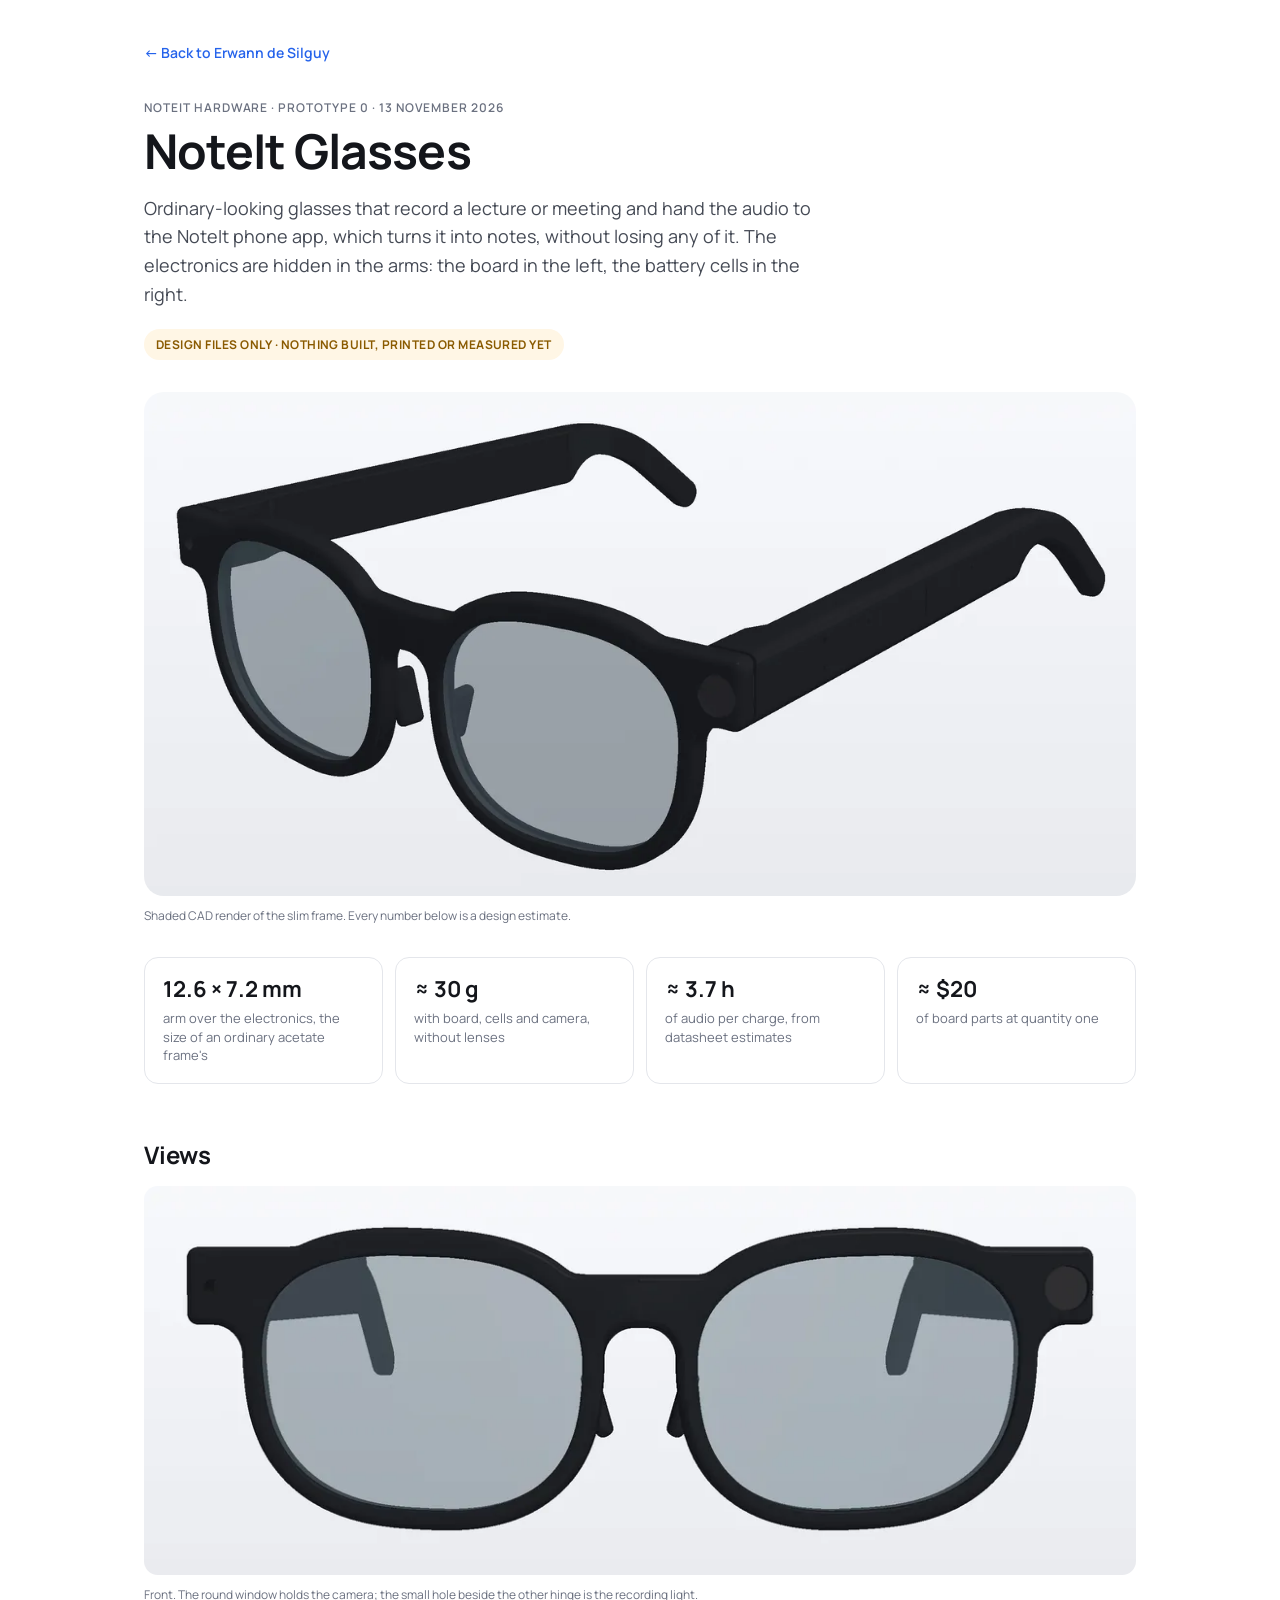
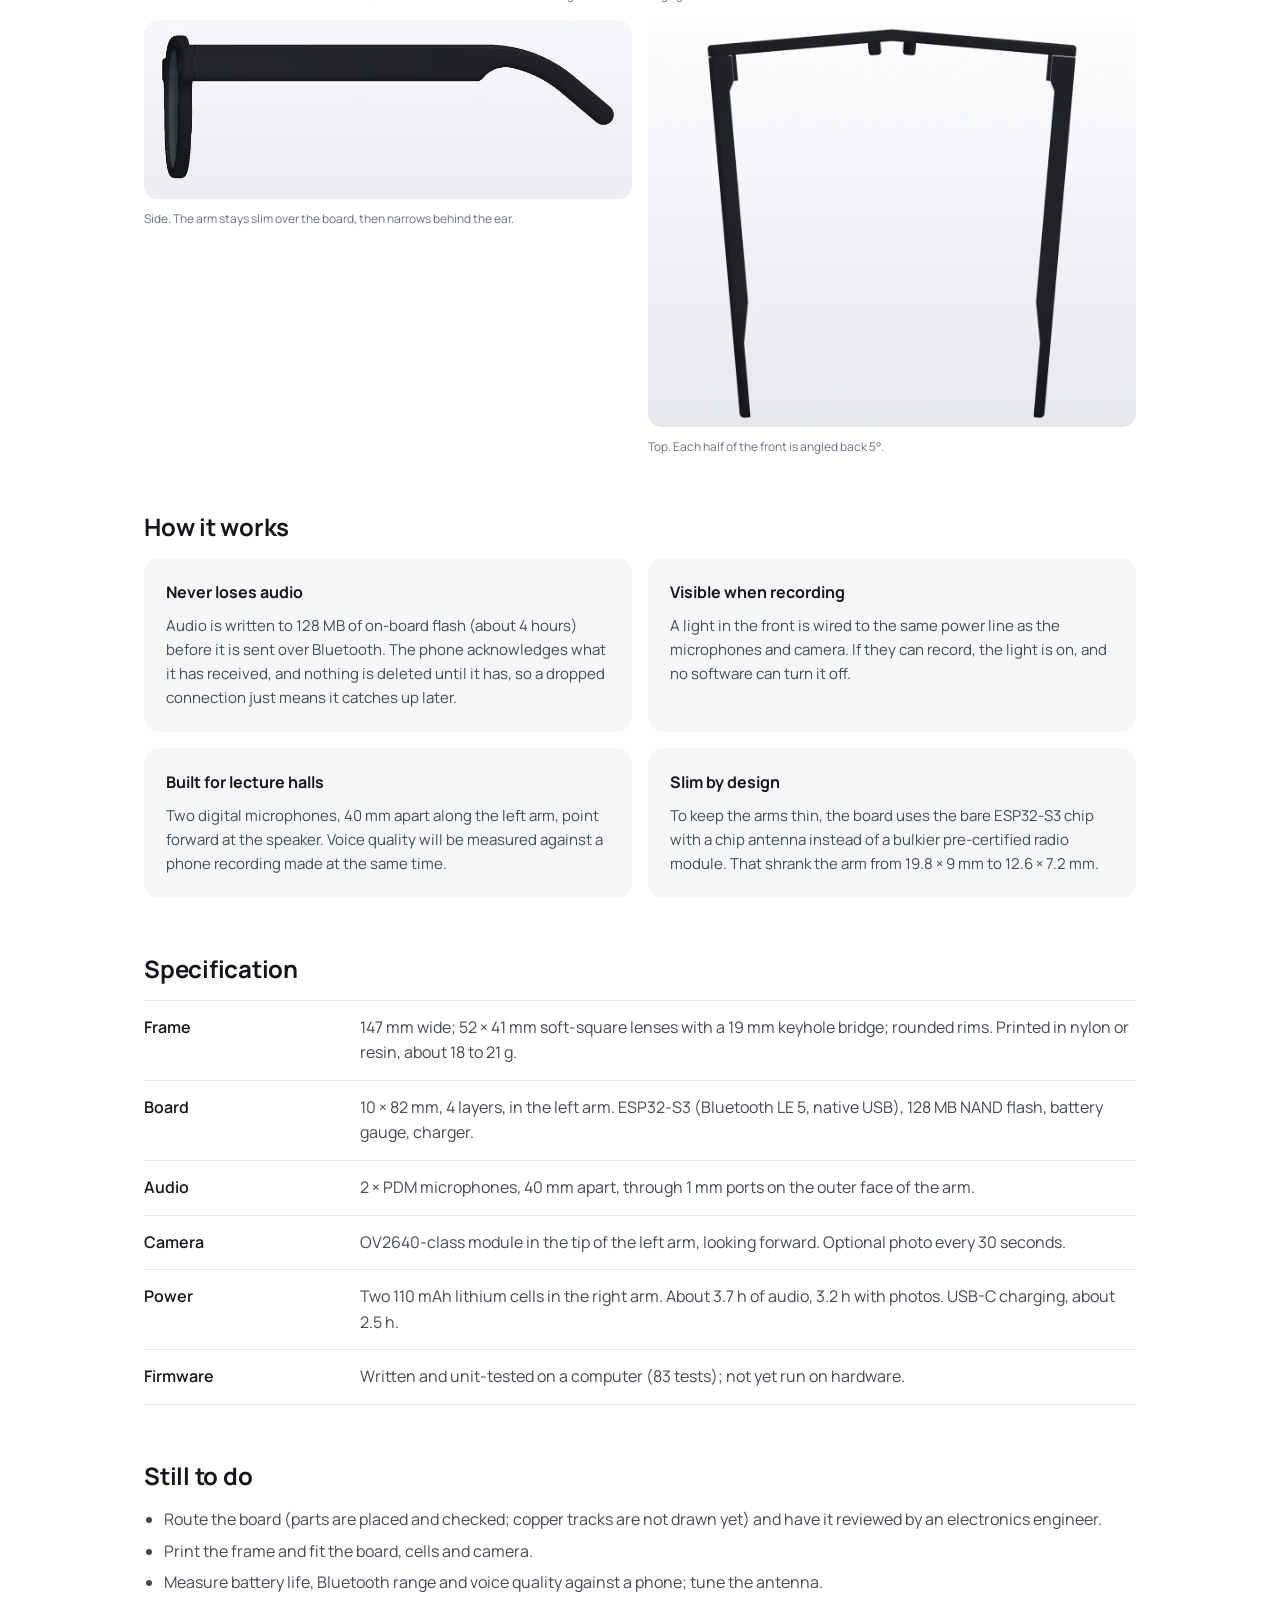
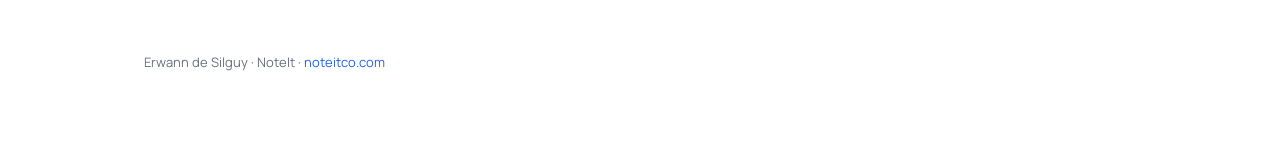
==== commit 8fc72a5b: "feat: show the slim-frame glasses renders and a new prototype sheet Replaces the old boxy line drawi" ====
--- a/NoteIt-Glasses-Prototype-0.html
+++ b/NoteIt-Glasses-Prototype-0.html
@@ -1,188 +1,106 @@
-<!doctype html><html><head><meta charset=utf8><meta name=viewport content="width=device-width,initial-scale=1,viewport-fit=cover"><style>:root{color-scheme:light;box-sizing:border-box;padding-top:env(safe-area-inset-top,0px);padding-bottom:env(safe-area-inset-bottom,0px)}html{scroll-padding-top:env(safe-area-inset-top,0px)}body{margin:0;padding:0;font:14px -apple-system,BlinkMacSystemFont,sans-serif;background:#fff;color:#000}img{max-width:100%}[hidden]:not([hidden=until-found i]){display:none!important}</style></head><body>
+<!doctype html>
+<html lang="en">
+<head>
+<meta charset="utf-8">
+<meta name="viewport" content="width=device-width, initial-scale=1">
 <title>NoteIt Glasses Prototype 0</title>
-<meta name="claude:viewport-fit-sides" content="cover">
-<link rel="stylesheet" href="https://fonts.googleapis.com/css2?family=Space+Grotesk:wght@500;600&family=Inter:wght@400;500;600&family=IBM+Plex+Mono:wght@400;500&display=swap">
+<meta name="description" content="NoteIt Glasses prototype 0: slim smart-glasses frame that records lectures and meetings and hands the audio to the NoteIt app. Design files only.">
+<link rel="icon" href="assets/favicon.svg" type="image/svg+xml">
 <style>
-/* Layout: an engineering review sheet. One column of sections; each pairs a drawing with a keyed list, like a drawing and its legend. */
-:root {
-  --paper: #f3f6f4; --panel: #ffffff; --ink: #16211b; --muted: #55635b; --line: #cfd8d2;
-  --mask: #24442f; --copper: #b4631a; --ok: #1f6b45; --warn-bg: #fbeedd; --ok-bg: #e3f1e8;
-  --display: "Space Grotesk", "Helvetica Neue", Arial, sans-serif;
-  --body: "Inter", system-ui, -apple-system, "Segoe UI", sans-serif;
-  --mono: "IBM Plex Mono", ui-monospace, "SF Mono", Menlo, monospace;
-}
-@media (prefers-color-scheme: dark) { :root:not([data-theme="light"]) {
-  --paper: #0f1612; --panel: #17201b; --ink: #e6ede8; --muted: #9aaba1; --line: #2b3a32;
-  --mask: #7fc79a; --copper: #e4a25c; --ok: #7fc79a; --warn-bg: #3a2a15; --ok-bg: #173224; color-scheme: dark } }
-:root[data-theme="dark"] {
-  --paper: #0f1612; --panel: #17201b; --ink: #e6ede8; --muted: #9aaba1; --line: #2b3a32;
-  --mask: #7fc79a; --copper: #e4a25c; --ok: #7fc79a; --warn-bg: #3a2a15; --ok-bg: #173224; color-scheme: dark }
-body { background: var(--paper); color: var(--ink); font-family: var(--body); font-size: 16px; line-height: 1.55;
-  padding-left: max(16px, env(safe-area-inset-left, 0px)); padding-right: max(16px, env(safe-area-inset-right, 0px)); padding-block: 28px 56px; }
-.sheet { max-width: 960px; margin: 0 auto; display: flex; flex-direction: column; gap: 40px; }
-h1, h2 { font-family: var(--display); font-weight: 600; text-wrap: balance; margin: 0; letter-spacing: -0.01em; }
-h1 { font-size: clamp(1.8rem, 5vw, 2.6rem); line-height: 1.1; }
-h2 { font-size: 1.35rem; }
-p { margin: 0; max-width: 65ch; }
-.eyebrow { font-family: var(--mono); font-size: 0.75rem; letter-spacing: 0.08em; text-transform: uppercase; color: var(--muted); }
-header { display: flex; flex-direction: column; gap: 12px; }
-.stamp { align-self: flex-start; font-family: var(--mono); font-size: 0.8rem; letter-spacing: 0.04em; color: var(--copper);
-  border: 1.5px solid var(--copper); padding: 4px 10px; }
-.facts { display: grid; grid-template-columns: repeat(auto-fit, minmax(150px, 1fr)); gap: 0; border-block: 1px solid var(--line); }
-.facts div { padding: 14px 16px 14px 0; display: flex; flex-direction: column; gap: 2px; min-width: 0; }
-.facts dt { font-size: 0.8rem; color: var(--muted); }
-.facts dd { margin: 0; font-family: var(--mono); font-size: 1.05rem; font-variant-numeric: tabular-nums; }
-.facts small { color: var(--muted); font-family: var(--body); font-size: 0.75rem; }
-section { display: flex; flex-direction: column; gap: 16px; }
-.pair { display: grid; grid-template-columns: minmax(0, 1.25fr) minmax(0, 1fr); gap: 24px; align-items: start; }
-@media (max-width: 720px) { .pair { grid-template-columns: 1fr; } }
-.drawing { background: var(--panel); border: 1px solid var(--line); padding: 12px; color: var(--ink); min-width: 0; }
-.drawing svg { display: block; width: 100%; height: auto; }
-.hero { background: var(--panel); border: 1px solid var(--line); padding: 16px; color: var(--ink); }
-.hero svg, .wide svg { display: block; width: 100%; height: auto; }
-.wide { background: var(--panel); border: 1px solid var(--line); padding: 12px; color: var(--ink); min-width: 0; }
-.stack { display: flex; flex-direction: column; gap: 12px; min-width: 0; }
-.boards { display: flex; flex-direction: column; gap: 14px; }
-figure { margin: 0; display: flex; flex-direction: column; gap: 6px; }
-figure img { display: block; width: 100%; height: auto; background: var(--panel); border: 1px solid var(--line); }
-figcaption { font-size: 0.85rem; color: var(--muted); }
-ol.key { margin: 0; padding: 0; list-style: none; display: flex; flex-direction: column; gap: 12px; counter-reset: k; }
-ol.key li { display: grid; grid-template-columns: 1.9rem minmax(0, 1fr); gap: 10px; counter-increment: k; }
-ol.key li::before { content: counter(k, upper-alpha); font-family: var(--mono); font-size: 0.8rem; width: 1.5rem; height: 1.5rem;
-  display: grid; place-items: center; border: 1px solid var(--ink); border-radius: 50%; margin-top: 2px; }
-ol.key b { font-weight: 600; }
-ol.key span { color: var(--muted); font-size: 0.92rem; display: block; }
-.chain { display: grid; grid-template-columns: repeat(3, minmax(0, 1fr)); gap: 0; border: 1px solid var(--line); background: var(--panel); }
-.chain > div { padding: 14px 16px; border-right: 1px solid var(--line); min-width: 0; display: flex; flex-direction: column; gap: 4px; }
-.chain > div:last-child { border-right: 0; }
-.chain b { font-family: var(--display); font-weight: 600; }
-.chain span { font-size: 0.88rem; color: var(--muted); }
-@media (max-width: 720px) { .chain { grid-template-columns: 1fr; } .chain > div { border-right: 0; border-bottom: 1px solid var(--line); } .chain > div:last-child { border-bottom: 0; } }
-.status { display: grid; grid-template-columns: repeat(2, minmax(0, 1fr)); gap: 16px; }
-@media (max-width: 720px) { .status { grid-template-columns: 1fr; } }
-.status > div { padding: 16px 18px; min-width: 0; display: flex; flex-direction: column; gap: 10px; }
-.done { background: var(--ok-bg); } .todo { background: var(--warn-bg); }
-.status h3 { margin: 0; font-family: var(--mono); font-size: 0.78rem; letter-spacing: 0.08em; text-transform: uppercase; font-weight: 500; }
-.done h3 { color: var(--ok); } .todo h3 { color: var(--copper); }
-.status ul { margin: 0; padding-left: 1.1rem; display: flex; flex-direction: column; gap: 6px; font-size: 0.93rem; }
-.tablewrap { overflow-x: auto; }
-table { border-collapse: collapse; width: 100%; font-size: 0.92rem; }
-th, td { text-align: left; padding: 8px 12px 8px 0; border-bottom: 1px solid var(--line); vertical-align: top; }
-th { font-weight: 500; color: var(--muted); font-size: 0.8rem; }
-td.n { font-family: var(--mono); font-variant-numeric: tabular-nums; white-space: nowrap; }
-code { font-family: var(--mono); font-size: 0.86em; }
+@font-face{font-family:Manrope;src:url(assets/fonts/Manrope-Regular.ttf) format("truetype");font-weight:400;font-display:swap}
+@font-face{font-family:Manrope;src:url(assets/fonts/Manrope-SemiBold.ttf) format("truetype");font-weight:600;font-display:swap}
+@font-face{font-family:Manrope;src:url(assets/fonts/Manrope-Bold.ttf) format("truetype");font-weight:700;font-display:swap}
+:root{--ink:#14161b;--ink-2:#454a55;--ink-3:#6b7180;--line:#e4e6eb;--bg:#ffffff;--panel:#f6f7f9;--accent:#2563EB;--warn-bg:#fff6e5;--warn:#8a5a00}
+*{box-sizing:border-box}
+body{margin:0;background:var(--bg);color:var(--ink);font:400 16px/1.6 Manrope,system-ui,-apple-system,sans-serif;-webkit-font-smoothing:antialiased}
+.wrap{max-width:1040px;margin:0 auto;padding:40px 24px 72px}
+a{color:var(--accent);text-decoration:none}a:hover{text-decoration:underline}
+.back{font-size:14px;font-weight:600}
+.eyebrow{margin:32px 0 8px;font-size:12px;font-weight:600;letter-spacing:.08em;text-transform:uppercase;color:var(--ink-3)}
+h1{margin:0;font-size:clamp(32px,6vw,48px);line-height:1.1;font-weight:700;letter-spacing:-.02em}
+.lede{max-width:680px;margin:16px 0 0;font-size:18px;color:var(--ink-2)}
+.badge{display:inline-block;margin-top:20px;padding:6px 12px;border-radius:999px;background:var(--warn-bg);color:var(--warn);font-size:12px;font-weight:700;letter-spacing:.04em}
+.hero{margin:32px 0 0;border-radius:20px;overflow:hidden;background:#eef0f3}
+.hero img{display:block;width:100%;height:auto}
+figcaption{font-size:12px;color:var(--ink-3);margin-top:10px}
+.stats{display:grid;grid-template-columns:repeat(4,1fr);gap:12px;margin:32px 0 0}
+.stat{padding:18px;border:1px solid var(--line);border-radius:14px}
+.stat b{display:block;font-size:22px;line-height:1.2;font-weight:700}
+.stat span{display:block;margin-top:6px;font-size:13px;line-height:1.45;color:var(--ink-3)}
+h2{margin:56px 0 16px;font-size:24px;line-height:1.25;font-weight:700;letter-spacing:-.01em}
+.views{display:grid;grid-template-columns:1fr 1fr;gap:16px}
+.views figure{margin:0}
+.views .img{border-radius:14px;overflow:hidden;background:#eef0f3}
+.views img{display:block;width:100%;height:auto}
+.views .wide{grid-column:1 / -1}
+.cols{display:grid;grid-template-columns:1fr 1fr;gap:16px}
+.card{padding:22px;border-radius:16px;background:var(--panel)}
+.card h3{margin:0 0 8px;font-size:16px;font-weight:700}
+.card p{margin:0;font-size:15px;color:var(--ink-2)}
+dl.specs{margin:0;border-top:1px solid var(--line)}
+dl.specs div{display:grid;grid-template-columns:200px 1fr;gap:16px;padding:14px 0;border-bottom:1px solid var(--line)}
+dl.specs dt{font-weight:600}
+dl.specs dd{margin:0;color:var(--ink-2)}
+ul.next{margin:0;padding-left:20px;color:var(--ink-2)}
+ul.next li{margin:6px 0}
+.foot{margin-top:56px;font-size:13px;color:var(--ink-3)}
+@media(max-width:760px){.stats{grid-template-columns:1fr 1fr}.views,.cols{grid-template-columns:1fr}dl.specs div{grid-template-columns:1fr;gap:4px}}
 </style>
-<div class="sheet">
-<header>
-  <span class="eyebrow">NoteIt hardware · sheet 2 · 13 November 2026</span>
-  <h1>NoteIt Glasses, prototype 0</h1>
-  <p>Glasses that record a lecture or meeting and hand the audio to the NoteIt phone app without losing any of it. The electronics sit in the left arm, the battery in the right.</p>
-  <span class="stamp">DESIGN FILES ONLY · NOTHING BUILT, PRINTED OR MEASURED</span>
-</header>
+</head>
+<body>
+<main class="wrap">
+<a class="back" href="./#work">← Back to Erwann de Silguy</a>
 
-<div class="hero"><svg role="img" aria-label="Three-quarter line drawing of the glasses: lens front, two thick arms with ear hooks, camera window at the left corner" xmlns="http://www.w3.org/2000/svg" viewBox="-62.36 -51.80 217.25 83.16" fill="none" stroke="currentColor" stroke-width="0.35" stroke-linecap="round" stroke-linejoin="round"><path d="M-45.79,-27.72 L-40.68,-29.52"/><path d="M-40.68,-14.33 L-40.68,-23.83"/><path d="M-40.68,-28.99 L-40.68,-29.52"/><path d="M-40.68,-14.33 L-42.08,-13.84"/><path d="M-49.92,-28.60 L-49.99,-28.65 L-50.06,-28.70 L-50.13,-28.74 L-50.21,-28.77 L-50.28,-28.80 L-50.36,-28.83 L-50.43,-28.85 L-50.51,-28.87"/><path d="M-56.89,-29.60 L-56.83,-29.66 L-56.77,-29.71 L-56.71,-29.77 L-56.65,-29.81 L-56.58,-29.86 L-56.51,-29.89 L-56.44,-29.93 L-56.37,-29.95"/><path d="M-56.37,-29.95 L-56.29,-29.98 L-56.21,-30.00 L-56.13,-30.01 L-56.05,-30.02 L-55.96,-30.02 L-55.88,-30.02 L-55.79,-30.01 L-55.71,-29.99"/><path d="M-50.51,-28.87 L-55.71,-29.99"/><path d="M-40.68,-29.52 L-40.68,-29.60 L-40.69,-29.68 L-40.69,-29.75 L-40.70,-29.83 L-40.71,-29.91 L-40.73,-29.99 L-40.74,-30.07 L-40.76,-30.14 L-40.78,-30.22 L-40.81,-30.30 L-40.83,-30.38 L-40.86,-30.45 L-40.89,-30.52 L-40.92,-30.60 L-40.96,-30.67 L-41.00,-30.74"/><path d="M-41.00,-30.74 L3.21,-46.34"/><path d="M3.52,-45.11 L3.52,-45.20 L3.52,-45.28 L3.51,-45.37 L3.50,-45.45 L3.49,-45.53 L3.47,-45.62 L3.45,-45.70 L3.43,-45.78"/><path d="M3.31,-46.12 L3.26,-46.23 L3.21,-46.34"/><path d="M3.52,-45.11 L4.63,-45.51"/><path d="M4.63,-45.51 L4.63,-45.60 L4.62,-45.70 L4.62,-45.79 L4.60,-45.89 L4.58,-45.98 L4.56,-46.08 L4.54,-46.17 L4.51,-46.27 L4.48,-46.36 L4.45,-46.45 L4.41,-46.54 L4.37,-46.63 L4.32,-46.72 L4.27,-46.80 L4.22,-46.88 L4.17,-46.96 L4.11,-47.04 L4.06,-47.12 L3.99,-47.19 L3.93,-47.26 L3.87,-47.32 L3.80,-47.38 L3.73,-47.44 L3.66,-47.49 L3.59,-47.54 L3.51,-47.59 L3.44,-47.63 L3.36,-47.66 L3.29,-47.70 L3.21,-47.73 L3.13,-47.75 L3.06,-47.77"/><path d="M-50.51,-28.87 L3.06,-47.77"/><path d="M-41.00,-13.25 L-40.96,-13.30 L-40.92,-13.36 L-40.89,-13.42 L-40.86,-13.48 L-40.83,-13.54 L-40.81,-13.61 L-40.78,-13.67 L-40.76,-13.74 L-40.74,-13.81 L-40.73,-13.88 L-40.71,-13.95 L-40.70,-14.03 L-40.69,-14.10 L-40.69,-14.18 L-40.68,-14.25 L-40.68,-14.33"/><path d="M-41.00,-13.25 L-40.65,-13.37"/><path d="M3.43,-29.30 L3.45,-29.37 L3.47,-29.45 L3.49,-29.52 L3.50,-29.60 L3.51,-29.68 L3.52,-29.76 L3.52,-29.84 L3.52,-29.93"/><path d="M4.63,-30.32 L3.52,-29.93"/><path d="M4.63,-30.32 L4.63,-30.18 L4.62,-30.12 L4.62,-30.05 L4.61,-29.98 L4.60,-29.92 L4.58,-29.86 L4.57,-29.79 L4.55,-29.73 L4.53,-29.67 L4.51,-29.61 L4.49,-29.55 L4.47,-29.50 L4.44,-29.44 L4.41,-29.39 L4.39,-29.34 L4.35,-29.29 L4.32,-29.24 L4.29,-29.19 L4.25,-29.15 L4.21,-29.10 L4.18,-29.06 L4.14,-29.02 L4.09,-28.99 L4.05,-28.95 L4.01,-28.92 L3.96,-28.89 L3.92,-28.86 L3.87,-28.84 L3.82,-28.81 L3.77,-28.79 L3.72,-28.77"/><path d="M-55.71,-29.99 L-45.86,-33.47"/><path d="M-46.52,-33.43 L-46.44,-33.45 L-46.36,-33.47 L-46.28,-33.49 L-46.20,-33.49 L-46.11,-33.50 L-46.03,-33.49 L-45.94,-33.48 L-45.86,-33.47"/><path d="M-44.60,-33.19 L-45.86,-33.47"/><path d="M-44.60,-33.19 L-0.88,-48.62"/><path d="M3.06,-47.77 L-0.88,-48.62"/><path d="M3.05,-46.17 L3.05,-46.28"/><path d="M3.52,-29.93 L3.52,-45.11"/><path d="M4.63,-42.72 L4.63,-45.51"/><path d="M4.63,-42.72 L9.56,-44.46"/><path d="M9.56,-42.05 L9.56,-44.46"/><path d="M9.56,-42.05 L22.61,-46.66"/><path d="M22.61,-46.66 L22.87,-47.40"/><path d="M22.87,-47.40 L44.80,-33.75"/><path d="M43.17,-29.09 L44.80,-33.75"/><path d="M22.66,-41.87 L43.17,-29.09"/><path d="M9.56,-37.25 L22.66,-41.87"/><path d="M9.56,-34.84 L9.56,-37.25"/><path d="M4.63,-33.11 L9.56,-34.84"/><path d="M4.63,-30.32 L4.63,-33.11"/><path d="M-1.55,-48.58 L-1.47,-48.60 L-1.39,-48.62 L-1.31,-48.64 L-1.22,-48.64 L-1.14,-48.65 L-1.06,-48.64 L-0.97,-48.63 L-0.88,-48.62"/><path d="M-40.92,-13.36 L-40.81,-13.40"/><path d="M-40.97,-30.69 L2.96,-46.19"/><path d="M9.56,-44.46 L9.56,-44.55 L9.55,-44.65 L9.54,-44.74 L9.53,-44.84 L9.51,-44.93 L9.49,-45.03 L9.47,-45.12 L9.44,-45.22 L9.41,-45.31 L9.37,-45.40 L9.33,-45.49 L9.29,-45.58 L9.25,-45.67 L9.20,-45.75 L9.15,-45.83 L9.10,-45.91 L9.04,-45.99 L8.98,-46.07 L8.92,-46.14 L8.86,-46.21 L8.79,-46.27 L8.72,-46.33 L8.66,-46.39 L8.58,-46.44 L8.51,-46.49 L8.44,-46.54 L8.36,-46.58 L8.29,-46.61 L8.21,-46.65 L8.14,-46.68 L8.06,-46.70 L7.98,-46.72"/><path d="M4.95,-47.19 L5.03,-47.22 L5.11,-47.23 L5.19,-47.25 L5.28,-47.25 L5.36,-47.26 L5.45,-47.25 L5.53,-47.24 L5.62,-47.23"/><path d="M7.98,-46.72 L5.62,-47.23"/><path d="M9.56,-34.84 L9.55,-34.71 L9.55,-34.64 L9.54,-34.57 L9.53,-34.51 L9.52,-34.44 L9.51,-34.38 L9.49,-34.32 L9.48,-34.26 L9.46,-34.20 L9.44,-34.14 L9.42,-34.08 L9.39,-34.02 L9.37,-33.97 L9.34,-33.91 L9.31,-33.86 L9.28,-33.81 L9.25,-33.76 L9.21,-33.72 L9.18,-33.67 L9.14,-33.63 L9.10,-33.59 L9.06,-33.55 L9.02,-33.51 L8.98,-33.48 L8.93,-33.45 L8.89,-33.42 L8.84,-33.39 L8.79,-33.36 L8.75,-33.34 L8.70,-33.32 L8.65,-33.30"/><path d="M22.61,-46.66 L22.65,-46.77 L22.68,-46.88 L22.71,-46.99 L22.73,-47.09 L22.75,-47.20 L22.77,-47.31 L22.78,-47.42 L22.79,-47.53 L22.79,-47.63 L22.79,-47.74 L22.78,-47.84 L22.77,-47.94 L22.76,-48.04 L22.74,-48.13"/><path d="M22.74,-48.13 L22.68,-48.23 L22.62,-48.31 L22.56,-48.40 L22.49,-48.48 L22.42,-48.56 L22.35,-48.63 L22.27,-48.70 L22.20,-48.77 L22.12,-48.82 L22.04,-48.88 L21.95,-48.93 L21.87,-48.97 L21.78,-49.01 L21.70,-49.04 L21.61,-49.07 L21.53,-49.09"/><path d="M19.32,-48.96 L19.37,-49.02 L19.41,-49.07 L19.46,-49.13 L19.51,-49.18 L19.56,-49.23 L19.61,-49.28 L19.67,-49.32 L19.72,-49.37 L19.78,-49.41 L19.83,-49.45 L19.89,-49.49 L19.95,-49.53 L20.01,-49.56 L20.07,-49.60 L20.13,-49.63 L20.19,-49.65 L20.25,-49.68 L20.31,-49.70 L20.37,-49.72 L20.43,-49.74 L20.50,-49.76 L20.56,-49.77 L20.62,-49.78 L20.68,-49.79 L20.74,-49.80 L20.81,-49.80 L20.87,-49.80 L20.93,-49.80 L20.99,-49.80 L21.05,-49.79 L21.10,-49.78 L21.16,-49.77"/><path d="M21.95,-49.60 L21.16,-49.77"/><path d="M22.87,-47.40 L22.90,-47.48 L22.92,-47.56 L22.94,-47.63 L22.96,-47.71 L22.97,-47.78 L22.98,-47.86 L22.99,-47.94 L23.00,-48.01 L23.00,-48.09 L23.00,-48.16 L23.00,-48.24 L23.00,-48.31 L22.99,-48.38 L22.98,-48.46 L22.96,-48.53 L22.95,-48.59 L22.93,-48.66 L22.91,-48.73 L22.88,-48.79 L22.86,-48.86 L22.83,-48.92 L22.80,-48.98 L22.76,-49.03 L22.73,-49.09 L22.69,-49.14 L22.65,-49.19 L22.60,-49.24 L22.56,-49.28 L22.51,-49.33 L22.46,-49.37 L22.41,-49.41 L22.35,-49.44"/><path d="M22.35,-49.44 L22.31,-49.47 L22.26,-49.49 L22.21,-49.52 L22.16,-49.54 L22.11,-49.56 L22.06,-49.58 L22.00,-49.59 L21.95,-49.60"/><path d="M44.80,-33.75 L44.83,-33.82 L44.85,-33.90 L44.87,-33.97 L44.89,-34.05 L44.90,-34.13 L44.91,-34.20 L44.92,-34.28 L44.93,-34.36 L44.93,-34.43 L44.93,-34.51 L44.93,-34.58 L44.92,-34.65 L44.92,-34.73 L44.91,-34.80 L44.89,-34.87 L44.88,-34.94 L44.86,-35.00 L44.84,-35.07 L44.81,-35.14 L44.79,-35.20 L44.76,-35.26 L44.72,-35.32 L44.69,-35.37 L44.65,-35.43 L44.62,-35.48 L44.57,-35.53 L44.53,-35.58 L44.49,-35.63 L44.44,-35.67 L44.39,-35.71 L44.34,-35.75 L44.28,-35.78"/><path d="M40.94,-27.57 L40.15,-27.74"/><path d="M43.17,-29.09 L43.14,-29.00 L43.10,-28.91 L43.06,-28.83 L43.01,-28.74 L42.97,-28.65 L42.91,-28.57 L42.86,-28.49 L42.80,-28.41 L42.74,-28.33 L42.68,-28.26 L42.61,-28.19 L42.54,-28.12 L42.47,-28.05 L42.40,-27.99 L42.32,-27.93 L42.25,-27.88 L42.17,-27.83 L42.09,-27.78 L42.01,-27.74 L41.93,-27.70 L41.85,-27.66 L41.76,-27.63 L41.68,-27.61 L41.60,-27.59 L41.51,-27.57 L41.43,-27.56 L41.34,-27.55 L41.26,-27.54 L41.18,-27.54 L41.10,-27.55 L41.02,-27.56 L40.94,-27.57"/><path d="M39.75,-27.91 L39.80,-27.88 L39.84,-27.85 L39.89,-27.83 L39.94,-27.81 L39.99,-27.79 L40.05,-27.77 L40.10,-27.76 L40.15,-27.74"/><path d="M21.43,-40.21 L21.56,-40.26 L21.68,-40.33 L21.80,-40.40 L21.91,-40.49 L22.02,-40.59 L22.13,-40.70 L22.22,-40.82 L22.31,-40.95 L22.39,-41.09 L22.47,-41.23 L22.53,-41.39 L22.58,-41.54 L22.63,-41.70 L22.66,-41.87"/><path d="M-40.59,-13.35 L-40.89,-13.42"/><path d="M-40.59,-30.56 L-40.94,-30.64"/><path d="M-40.59,-13.35 L-40.59,-23.98"/><path d="M-40.59,-29.02 L-40.59,-30.56"/><path d="M-40.59,-13.35 L-16.56,-21.83"/><path d="M-9.48,-24.33 L3.43,-28.89"/><path d="M3.43,-46.09 L2.96,-46.19"/><path d="M3.43,-28.89 L3.43,-46.09"/><path d="M-40.59,-30.56 L3.43,-46.09"/><path d="M21.53,-49.09 L20.74,-49.26"/><path d="M20.07,-49.23 L20.15,-49.25 L20.23,-49.27 L20.31,-49.28 L20.40,-49.29 L20.48,-49.29 L20.57,-49.29 L20.65,-49.28 L20.74,-49.26"/><path d="M63.44,12.78 L63.44,12.91 L63.43,12.98 L63.42,13.05 L63.42,13.11 L63.40,13.18 L63.39,13.24 L63.38,13.30 L63.36,13.36 L63.34,13.42 L63.32,13.48 L63.30,13.54 L63.28,13.60 L63.25,13.65 L63.22,13.71 L63.19,13.76 L63.16,13.81 L63.13,13.86 L63.10,13.90 L63.06,13.95 L63.02,13.99 L62.98,14.03 L62.94,14.07 L62.90,14.11 L62.86,14.14 L62.82,14.18 L62.77,14.21 L62.72,14.23 L62.68,14.26 L62.63,14.28 L62.58,14.31 L62.53,14.32"/><path d="M62.53,14.32 L62.46,14.35 L62.38,14.37 L62.30,14.38 L62.23,14.39 L62.15,14.39 L62.07,14.39 L61.99,14.38 L61.91,14.37"/><path d="M63.44,12.78 L63.44,-2.41"/><path d="M56.02,-5.76 L56.10,-5.79 L56.18,-5.80 L56.26,-5.81 L56.34,-5.82 L56.42,-5.82 L56.50,-5.82 L56.58,-5.81 L56.66,-5.79"/><path d="M63.44,-2.41 L63.44,-2.50 L63.43,-2.60 L63.42,-2.70 L63.41,-2.79 L63.39,-2.89 L63.37,-2.98 L63.35,-3.08 L63.32,-3.17 L63.29,-3.26 L63.25,-3.36 L63.22,-3.45 L63.17,-3.54 L63.13,-3.62 L63.08,-3.71 L63.03,-3.79 L62.98,-3.87 L62.92,-3.95 L62.86,-4.02 L62.80,-4.09 L62.74,-4.16 L62.67,-4.22 L62.61,-4.28 L62.54,-4.34 L62.47,-4.40 L62.39,-4.45 L62.32,-4.49 L62.25,-4.53 L62.17,-4.57 L62.10,-4.60 L62.02,-4.63 L61.94,-4.65 L61.86,-4.67"/><path d="M56.66,-5.79 L61.86,-4.67"/><path d="M109.56,-24.65 L109.64,-24.68 L109.72,-24.70 L109.80,-24.71 L109.88,-24.72 L109.97,-24.72 L110.05,-24.71 L110.14,-24.70 L110.23,-24.69"/><path d="M56.66,-5.79 L110.23,-24.69"/><path d="M73.29,9.30 L73.29,9.44 L73.28,9.51 L73.27,9.57 L73.27,9.64 L73.25,9.70 L73.24,9.76 L73.23,9.83 L73.21,9.89 L73.19,9.95 L73.17,10.01 L73.15,10.07 L73.13,10.12 L73.10,10.18 L73.07,10.23 L73.04,10.28 L73.01,10.33 L72.98,10.38 L72.95,10.43 L72.91,10.47 L72.87,10.52 L72.83,10.56 L72.79,10.60 L72.75,10.63 L72.71,10.67 L72.67,10.70 L72.62,10.73 L72.58,10.76 L72.53,10.79 L72.48,10.81 L72.43,10.83 L72.38,10.85"/><path d="M73.29,9.30 L73.29,-5.89"/><path d="M61.86,-4.67 L71.71,-8.15"/><path d="M73.29,-5.89 L73.29,-5.98 L73.28,-6.08 L73.27,-6.17 L73.26,-6.27 L73.24,-6.36 L73.22,-6.46 L73.20,-6.55 L73.17,-6.65 L73.14,-6.74 L73.10,-6.83 L73.07,-6.92 L73.02,-7.01 L72.98,-7.10 L72.93,-7.18 L72.88,-7.26 L72.83,-7.34 L72.77,-7.42 L72.71,-7.50 L72.65,-7.57 L72.59,-7.63 L72.52,-7.70 L72.46,-7.76 L72.39,-7.82 L72.32,-7.87 L72.25,-7.92 L72.17,-7.97 L72.10,-8.01 L72.02,-8.04 L71.95,-8.08 L71.87,-8.10 L71.79,-8.13 L71.71,-8.15"/><path d="M70.45,-8.42 L71.71,-8.15"/><path d="M70.45,-8.42 L114.17,-23.84"/><path d="M110.23,-24.69 L114.17,-23.84"/><path d="M57.57,4.64 L58.98,4.14"/><path d="M115.74,-6.39 L115.74,-6.25 L115.73,-6.19 L115.73,-6.12 L115.72,-6.06 L115.71,-5.99 L115.69,-5.93 L115.68,-5.87 L115.66,-5.80 L115.64,-5.74 L115.62,-5.68 L115.60,-5.63 L115.58,-5.57 L115.55,-5.52 L115.52,-5.46 L115.49,-5.41 L115.46,-5.36 L115.43,-5.31 L115.40,-5.26 L115.36,-5.22 L115.32,-5.18 L115.29,-5.14 L115.25,-5.10 L115.20,-5.06 L115.16,-5.03 L115.12,-4.99 L115.07,-4.96 L115.03,-4.93 L114.98,-4.91 L114.93,-4.88 L114.88,-4.86 L114.83,-4.84"/><path d="M115.74,-6.39 L115.74,-21.58"/><path d="M115.74,-21.58 L115.74,-21.67 L115.73,-21.77 L115.72,-21.86 L115.71,-21.96 L115.69,-22.06 L115.67,-22.15 L115.65,-22.25 L115.62,-22.34 L115.59,-22.43 L115.56,-22.52 L115.52,-22.61 L115.48,-22.70 L115.43,-22.79 L115.38,-22.87 L115.33,-22.96 L115.28,-23.04 L115.22,-23.11 L115.17,-23.19 L115.10,-23.26 L115.04,-23.33 L114.98,-23.39 L114.91,-23.45 L114.84,-23.51 L114.77,-23.56 L114.70,-23.61 L114.62,-23.66 L114.55,-23.70 L114.47,-23.74 L114.40,-23.77 L114.32,-23.80 L114.24,-23.82 L114.17,-23.84"/><path d="M95.86,0.63 L95.86,0.67"/><path d="M95.86,0.67 L90.93,2.41"/><path d="M90.93,2.36 L90.93,2.41"/><path d="M114.64,-23.65 L114.71,-23.66 L114.77,-23.66 L114.83,-23.67 L114.89,-23.67 L114.96,-23.67 L115.02,-23.66 L115.09,-23.65 L115.15,-23.64"/><path d="M119.09,-11.25 L119.09,-11.12 L119.08,-11.05 L119.08,-10.99 L119.07,-10.92 L119.06,-10.86 L119.04,-10.79 L119.03,-10.73 L119.01,-10.67 L118.99,-10.61 L118.97,-10.55 L118.95,-10.49 L118.93,-10.44 L118.90,-10.38 L118.87,-10.33 L118.84,-10.27 L118.81,-10.22 L118.78,-10.18 L118.75,-10.13 L118.71,-10.08 L118.67,-10.04 L118.64,-10.00 L118.60,-9.96 L118.55,-9.92 L118.51,-9.89 L118.47,-9.86 L118.42,-9.83 L118.38,-9.80 L118.33,-9.77 L118.28,-9.75 L118.23,-9.73 L118.18,-9.71"/><path d="M119.09,-11.25 L119.09,-20.87"/><path d="M119.09,-20.87 L119.09,-20.96 L119.08,-21.06 L119.07,-21.15 L119.06,-21.25 L119.04,-21.34 L119.02,-21.44 L119.00,-21.54 L118.97,-21.63 L118.94,-21.72 L118.90,-21.81 L118.87,-21.90 L118.83,-21.99 L118.78,-22.08 L118.73,-22.16 L118.68,-22.25 L118.63,-22.33 L118.57,-22.40 L118.51,-22.48 L118.45,-22.55 L118.39,-22.62 L118.33,-22.68 L118.26,-22.74 L118.19,-22.80 L118.12,-22.85 L118.05,-22.90 L117.97,-22.95 L117.90,-22.99 L117.82,-23.03 L117.75,-23.06 L117.67,-23.09 L117.59,-23.11 L117.51,-23.13"/><path d="M115.15,-23.64 L117.51,-23.13"/><path d="M128.03,-25.98 L128.11,-26.00 L128.19,-26.02 L128.27,-26.03 L128.35,-26.04 L128.44,-26.04 L128.52,-26.04 L128.61,-26.03 L128.70,-26.01"/><path d="M130.70,-24.88 L130.72,-24.79 L130.73,-24.69 L130.74,-24.59 L130.75,-24.49 L130.75,-24.38 L130.74,-24.28 L130.74,-24.17 L130.73,-24.06 L130.71,-23.96 L130.69,-23.85 L130.67,-23.74 L130.64,-23.63 L130.61,-23.52 L130.57,-23.41"/><path d="M130.57,-23.41 L130.83,-24.16"/><path d="M130.83,-24.16 L130.86,-24.23 L130.88,-24.31 L130.90,-24.38 L130.92,-24.46 L130.93,-24.54 L130.94,-24.61 L130.95,-24.69 L130.96,-24.76 L130.96,-24.84 L130.96,-24.92 L130.96,-24.99 L130.95,-25.06 L130.95,-25.14 L130.93,-25.21 L130.92,-25.28 L130.91,-25.35 L130.89,-25.41 L130.87,-25.48 L130.84,-25.54 L130.81,-25.61 L130.79,-25.67 L130.75,-25.73 L130.72,-25.78 L130.68,-25.84 L130.64,-25.89 L130.60,-25.94 L130.56,-25.99 L130.51,-26.04 L130.47,-26.08 L130.42,-26.12 L130.37,-26.16 L130.31,-26.19"/><path d="M130.31,-26.19 L130.27,-26.22 L130.22,-26.25 L130.17,-26.27 L130.12,-26.29 L130.07,-26.31 L130.01,-26.33 L129.96,-26.34 L129.91,-26.36"/><path d="M129.12,-26.53 L129.91,-26.36"/><path d="M127.28,-25.71 L127.32,-25.77 L127.37,-25.82 L127.42,-25.88 L127.47,-25.93 L127.52,-25.98 L127.57,-26.03 L127.62,-26.07 L127.68,-26.12 L127.73,-26.16 L127.79,-26.20 L127.85,-26.24 L127.91,-26.28 L127.96,-26.31 L128.02,-26.35 L128.08,-26.38 L128.15,-26.41 L128.21,-26.43 L128.27,-26.45 L128.33,-26.48 L128.39,-26.49 L128.45,-26.51 L128.52,-26.52 L128.58,-26.54 L128.64,-26.54 L128.70,-26.55 L128.76,-26.55 L128.82,-26.56 L128.88,-26.55 L128.94,-26.55 L129.00,-26.54 L129.06,-26.54 L129.12,-26.53"/><path d="M148.11,-4.49 L148.90,-4.32"/><path d="M147.71,-4.66 L147.75,-4.63 L147.80,-4.60 L147.85,-4.58 L147.90,-4.56 L147.95,-4.54 L148.00,-4.52 L148.06,-4.51 L148.11,-4.49"/><path d="M151.13,-5.85 L151.09,-5.75 L151.06,-5.67 L151.02,-5.58 L150.97,-5.49 L150.92,-5.40 L150.87,-5.32 L150.82,-5.24 L150.76,-5.16 L150.70,-5.08 L150.63,-5.01 L150.57,-4.94 L150.50,-4.87 L150.43,-4.80 L150.36,-4.74 L150.28,-4.68 L150.21,-4.63 L150.13,-4.58 L150.05,-4.53 L149.97,-4.49 L149.89,-4.45 L149.80,-4.41 L149.72,-4.38 L149.64,-4.36 L149.55,-4.34 L149.47,-4.32 L149.39,-4.31 L149.30,-4.30 L149.22,-4.29 L149.14,-4.29 L149.06,-4.30 L148.98,-4.31 L148.90,-4.32"/><path d="M151.13,-5.85 L152.76,-10.50"/><path d="M152.76,-10.50 L152.78,-10.57 L152.81,-10.65 L152.83,-10.73 L152.84,-10.80 L152.86,-10.88 L152.87,-10.95 L152.88,-11.03 L152.89,-11.11 L152.89,-11.18 L152.89,-11.26 L152.89,-11.33 L152.88,-11.40 L152.87,-11.48 L152.86,-11.55 L152.85,-11.62 L152.83,-11.69 L152.82,-11.76 L152.79,-11.82 L152.77,-11.89 L152.74,-11.95 L152.71,-12.01 L152.68,-12.07 L152.65,-12.13 L152.61,-12.18 L152.57,-12.23 L152.53,-12.28 L152.49,-12.33 L152.44,-12.38 L152.40,-12.42 L152.35,-12.46 L152.29,-12.50 L152.24,-12.53"/><path d="M90.93,2.36 L90.93,1.83"/><path d="M95.49,0.23 L90.93,1.83"/><path d="M95.49,0.23 L95.49,-5.54"/><path d="M95.49,-5.54 L90.93,-3.93"/><path d="M90.93,-3.93 L90.93,-4.51"/><path d="M90.93,-4.51 L95.86,-6.25"/><path d="M95.86,-6.25 L95.86,0.63"/><path d="M106.32,-15.80 L106.30,-15.80 L106.27,-15.79 L106.24,-15.79 L106.22,-15.80"/><path d="M106.22,-15.80 L106.19,-15.80 L106.16,-15.82 L106.14,-15.83 L106.11,-15.86 L106.09,-15.88 L106.07,-15.91 L106.06,-15.95 L106.04,-15.98 L106.03,-16.02 L106.02,-16.06 L106.02,-16.11 L106.01,-16.15 L106.01,-16.20 L106.02,-16.25 L106.02,-16.30 L106.03,-16.35 L106.04,-16.39 L106.06,-16.44 L106.08,-16.49 L106.10,-16.53 L106.12,-16.57 L106.14,-16.61 L106.17,-16.64 L106.19,-16.67 L106.22,-16.70 L106.25,-16.73 L106.28,-16.74 L106.31,-16.76 L106.34,-16.77 L106.37,-16.78 L106.40,-16.78 L106.43,-16.77"/><path d="M106.43,-16.77 L106.45,-16.77 L106.48,-16.75 L106.50,-16.74 L106.52,-16.72 L106.54,-16.70 L106.56,-16.68 L106.57,-16.65 L106.59,-16.62 L106.60,-16.59 L106.61,-16.55 L106.62,-16.51 L106.63,-16.47 L106.63,-16.43 L106.63,-16.39 L106.63,-16.35 L106.63,-16.31 L106.62,-16.26 L106.61,-16.22 L106.60,-16.18 L106.59,-16.14 L106.57,-16.10 L106.56,-16.06 L106.54,-16.02 L106.52,-15.99 L106.50,-15.95 L106.48,-15.92 L106.45,-15.89 L106.43,-15.87 L106.40,-15.85 L106.38,-15.83 L106.35,-15.82 L106.32,-15.80"/><path d="M86.07,2.69 L86.04,2.69 L86.01,2.70 L85.99,2.70 L85.96,2.69"/><path d="M85.96,2.69 L85.93,2.68 L85.91,2.67 L85.88,2.65 L85.86,2.63 L85.84,2.61 L85.82,2.58 L85.80,2.54 L85.79,2.51 L85.78,2.47 L85.77,2.42 L85.76,2.38 L85.76,2.33 L85.76,2.29 L85.76,2.24 L85.77,2.19 L85.78,2.14 L85.79,2.09 L85.80,2.05 L85.82,2.00 L85.84,1.96 L85.86,1.92 L85.88,1.88 L85.91,1.85 L85.94,1.81 L85.96,1.79 L85.99,1.76 L86.02,1.74 L86.05,1.73 L86.08,1.72 L86.11,1.71 L86.14,1.71 L86.17,1.72"/><path d="M86.17,1.72 L86.20,1.72 L86.22,1.73 L86.24,1.75 L86.26,1.77 L86.28,1.79 L86.30,1.81 L86.32,1.84 L86.33,1.87 L86.35,1.90 L86.36,1.94 L86.36,1.98 L86.37,2.01 L86.37,2.05 L86.37,2.10 L86.37,2.14 L86.37,2.18 L86.36,2.22 L86.36,2.27 L86.35,2.31 L86.33,2.35 L86.32,2.39 L86.30,2.43 L86.28,2.47 L86.26,2.50 L86.24,2.54 L86.22,2.57 L86.20,2.59 L86.17,2.62 L86.15,2.64 L86.12,2.66 L86.09,2.67 L86.07,2.69"/><path d="M88.10,-2.07 L88.07,-2.06 L88.05,-2.06 L88.02,-2.06 L87.99,-2.06"/><path d="M87.99,-2.06 L87.97,-2.07 L87.94,-2.08 L87.91,-2.10 L87.89,-2.12 L87.87,-2.15 L87.85,-2.18 L87.83,-2.21 L87.82,-2.25 L87.81,-2.29 L87.80,-2.33 L87.79,-2.37 L87.79,-2.42 L87.79,-2.47 L87.79,-2.52 L87.80,-2.56 L87.81,-2.61 L87.82,-2.66 L87.84,-2.71 L87.85,-2.75 L87.87,-2.79 L87.89,-2.83 L87.92,-2.87 L87.94,-2.91 L87.97,-2.94 L88.00,-2.97 L88.03,-2.99 L88.05,-3.01 L88.09,-3.02 L88.12,-3.04 L88.15,-3.04 L88.17,-3.04 L88.20,-3.04"/><path d="M88.20,-3.04 L88.23,-3.03 L88.25,-3.02 L88.28,-3.01 L88.30,-2.99 L88.32,-2.97 L88.33,-2.94 L88.35,-2.91 L88.37,-2.88 L88.38,-2.85 L88.39,-2.82 L88.40,-2.78 L88.40,-2.74 L88.41,-2.70 L88.41,-2.66 L88.41,-2.62 L88.40,-2.57 L88.40,-2.53 L88.39,-2.49 L88.38,-2.44 L88.37,-2.40 L88.35,-2.36 L88.33,-2.32 L88.32,-2.29 L88.30,-2.25 L88.28,-2.22 L88.25,-2.19 L88.23,-2.16 L88.20,-2.14 L88.18,-2.11 L88.15,-2.10 L88.13,-2.08 L88.10,-2.07"/><path d="M85.51,-0.87 L85.47,-0.86 L85.43,-0.85 L85.39,-0.85 L85.34,-0.86"/><path d="M85.34,-0.86 L85.30,-0.87 L85.26,-0.89 L85.22,-0.92 L85.18,-0.95 L85.15,-0.99 L85.12,-1.04 L85.09,-1.10 L85.07,-1.15 L85.05,-1.22 L85.03,-1.29 L85.03,-1.36 L85.02,-1.43 L85.02,-1.51 L85.03,-1.58 L85.04,-1.66 L85.05,-1.74 L85.07,-1.81 L85.09,-1.89 L85.12,-1.96 L85.15,-2.03 L85.18,-2.09 L85.22,-2.15 L85.26,-2.21 L85.30,-2.26 L85.35,-2.31 L85.40,-2.34 L85.44,-2.37 L85.49,-2.40 L85.54,-2.41 L85.59,-2.42 L85.63,-2.43 L85.68,-2.42"/><path d="M85.68,-2.42 L85.72,-2.41 L85.76,-2.39 L85.80,-2.37 L85.83,-2.34 L85.86,-2.30 L85.89,-2.26 L85.92,-2.22 L85.94,-2.17 L85.96,-2.12 L85.98,-2.06 L85.99,-2.00 L86.00,-1.94 L86.00,-1.88 L86.01,-1.81 L86.00,-1.74 L86.00,-1.67 L85.99,-1.61 L85.98,-1.54 L85.96,-1.47 L85.94,-1.40 L85.92,-1.34 L85.89,-1.28 L85.86,-1.22 L85.83,-1.16 L85.80,-1.11 L85.76,-1.06 L85.72,-1.01 L85.68,-0.97 L85.64,-0.94 L85.60,-0.91 L85.56,-0.89 L85.51,-0.87"/><path d="M94.91,0.47 L95.86,0.67"/><path d="M94.91,-5.91 L94.91,-5.66"/><path d="M94.91,0.43 L94.91,0.47"/><path d="M94.91,0.47 L90.93,1.87"/><path d="M94.54,-5.74 L90.93,-4.47"/><path d="M128.70,-26.01 L129.48,-25.84"/><path d="M119.09,-19.36 L130.57,-23.41"/><path d="M130.70,-24.88 L130.64,-24.98 L130.58,-25.07 L130.52,-25.15 L130.45,-25.23 L130.38,-25.31 L130.31,-25.38 L130.23,-25.45 L130.15,-25.52 L130.08,-25.58 L129.99,-25.63 L129.91,-25.68 L129.83,-25.72 L129.74,-25.76 L129.66,-25.80 L129.57,-25.82 L129.48,-25.84"/><path d="M119.09,-14.55 L130.62,-18.62"/><path d="M130.62,-18.62 L151.13,-5.85"/><path d="M130.83,-24.16 L152.76,-10.50"/><path d="M130.62,-18.62 L130.58,-18.46 L130.54,-18.29 L130.49,-18.14 L130.42,-17.99 L130.35,-17.84 L130.27,-17.70 L130.18,-17.57 L130.08,-17.45 L129.98,-17.34 L129.87,-17.24 L129.76,-17.15 L129.64,-17.08 L129.51,-17.01 L129.39,-16.96"/><path d="M95.49,-5.54 L94.54,-5.74"/><path d="M-47.44,-2.53 L-47.44,-7.43"/><path d="M-36.25,13.53 L-15.76,17.95"/><path d="M-47.44,-2.53 L-47.43,-2.19 L-47.42,-1.85 L-47.41,-1.52 L-47.38,-1.18 L-47.35,-0.84 L-47.32,-0.50 L-47.27,-0.16 L-47.22,0.18 L-47.17,0.52 L-47.10,0.86 L-47.03,1.20 L-46.96,1.54 L-46.87,1.88 L-46.78,2.21 L-46.69,2.55 L-46.59,2.88 L-46.48,3.21 L-46.36,3.54 L-46.24,3.87 L-46.12,4.19 L-45.98,4.52 L-45.85,4.83 L-45.70,5.15 L-45.55,5.46 L-45.40,5.77 L-45.24,6.08 L-45.07,6.38 L-44.90,6.68 L-44.72,6.98 L-44.54,7.27 L-44.35,7.55 L-44.16,7.83 L-43.96,8.11 L-43.76,8.38 L-43.56,8.65 L-43.35,8.91 L-43.13,9.16 L-42.91,9.41 L-42.69,9.66 L-42.47,9.89 L-42.23,10.13 L-42.00,10.35 L-41.76,10.57 L-41.52,10.79 L-41.28,10.99 L-41.03,11.19 L-40.78,11.39 L-40.53,11.57 L-40.28,11.75 L-40.02,11.92 L-39.76,12.09 L-39.50,12.25 L-39.23,12.40 L-38.97,12.54 L-38.70,12.67 L-38.43,12.80 L-38.16,12.92 L-37.89,13.03 L-37.62,13.14 L-37.35,13.23 L-37.07,13.32 L-36.80,13.40 L-36.52,13.47 L-36.39,13.50 L-36.25,13.53"/><path d="M-4.57,6.71 L-4.57,6.95 L-4.58,7.19 L-4.59,7.43 L-4.60,7.67 L-4.61,7.91 L-4.63,8.14 L-4.66,8.38 L-4.68,8.61 L-4.71,8.84 L-4.75,9.08 L-4.78,9.31 L-4.82,9.53 L-4.87,9.76 L-4.91,9.99 L-4.96,10.21 L-5.02,10.43 L-5.08,10.65 L-5.14,10.87 L-5.20,11.08 L-5.27,11.30 L-5.34,11.51 L-5.41,11.72 L-5.49,11.92 L-5.57,12.13 L-5.65,12.33 L-5.74,12.53 L-5.83,12.72 L-5.92,12.92 L-6.02,13.11 L-6.12,13.30 L-6.22,13.48 L-6.32,13.66 L-6.43,13.84 L-6.54,14.02 L-6.66,14.19 L-6.77,14.37 L-6.89,14.53 L-7.02,14.70 L-7.14,14.86 L-7.27,15.02 L-7.40,15.17 L-7.53,15.32 L-7.67,15.47 L-7.81,15.61 L-7.95,15.75 L-8.09,15.89 L-8.24,16.02 L-8.39,16.15 L-8.54,16.28 L-8.69,16.40 L-8.84,16.52 L-9.00,16.63 L-9.16,16.74 L-9.32,16.85 L-9.48,16.95 L-9.65,17.05 L-9.82,17.14 L-9.99,17.23 L-10.16,17.32 L-10.33,17.40 L-10.50,17.48 L-10.68,17.55 L-10.86,17.62 L-11.04,17.69"/><path d="M-11.04,17.69 L-11.17,17.73 L-11.31,17.78 L-11.45,17.82 L-11.60,17.86 L-11.74,17.90 L-11.88,17.93 L-12.02,17.97 L-12.17,18.00 L-12.31,18.02 L-12.46,18.05 L-12.60,18.07 L-12.75,18.09 L-12.90,18.11 L-13.04,18.12 L-13.19,18.13 L-13.34,18.14 L-13.49,18.15 L-13.64,18.16 L-13.79,18.16 L-13.94,18.16 L-14.09,18.15 L-14.24,18.15 L-14.39,18.14 L-14.54,18.13 L-14.69,18.11 L-14.85,18.10 L-15.00,18.08 L-15.15,18.06 L-15.30,18.03 L-15.46,18.01 L-15.61,17.98 L-15.76,17.95"/><path d="M-4.57,6.71 L-4.57,-3.87"/><path d="M-58.39,-9.79 L-47.44,-7.43"/><path d="M-4.57,-3.87 L4.57,-1.90"/><path d="M-60.36,-12.61 L-60.36,-12.50 L-60.35,-12.38 L-60.34,-12.26 L-60.32,-12.14 L-60.30,-12.02 L-60.28,-11.90 L-60.25,-11.78 L-60.21,-11.66 L-60.17,-11.55 L-60.13,-11.43 L-60.08,-11.32 L-60.03,-11.21 L-59.97,-11.10 L-59.91,-10.99 L-59.85,-10.89 L-59.78,-10.79 L-59.71,-10.69 L-59.64,-10.60 L-59.57,-10.51 L-59.49,-10.43 L-59.40,-10.35 L-59.32,-10.27 L-59.23,-10.20 L-59.15,-10.13 L-59.06,-10.07 L-58.96,-10.01 L-58.87,-9.96 L-58.78,-9.92 L-58.68,-9.88 L-58.58,-9.84 L-58.49,-9.81 L-58.39,-9.79"/><path d="M4.57,8.67 L4.57,-1.90"/><path d="M-60.36,-12.61 L-60.36,-26.84"/><path d="M4.57,8.67 L4.57,9.01 L4.58,9.35 L4.60,9.69 L4.62,10.02 L4.65,10.36 L4.69,10.70 L4.74,11.04 L4.79,11.38 L4.84,11.72 L4.91,12.06 L4.98,12.40 L5.05,12.74 L5.14,13.08 L5.22,13.41 L5.32,13.75 L5.42,14.08 L5.53,14.41 L5.64,14.74 L5.77,15.07 L5.89,15.39 L6.02,15.72 L6.16,16.03 L6.31,16.35 L6.46,16.66 L6.61,16.97 L6.77,17.28 L6.94,17.58 L7.11,17.88 L7.29,18.18 L7.47,18.47 L7.66,18.75 L7.85,19.03 L8.04,19.31 L8.25,19.58 L8.45,19.85 L8.66,20.11 L8.88,20.36 L9.09,20.61 L9.32,20.86 L9.54,21.09 L9.77,21.33 L10.01,21.55 L10.24,21.77 L10.49,21.99 L10.73,22.19 L10.98,22.39 L11.23,22.59 L11.48,22.77 L11.73,22.95 L11.99,23.12 L12.25,23.29 L12.51,23.45 L12.78,23.60 L13.04,23.74 L13.31,23.87 L13.58,24.00 L13.85,24.12 L14.12,24.23 L14.39,24.34 L14.66,24.43 L14.94,24.52 L15.21,24.60 L15.49,24.67 L15.62,24.70 L15.76,24.73"/><path d="M-60.36,-26.84 L-60.36,-26.93 L-60.36,-27.01 L-60.35,-27.09 L-60.34,-27.18 L-60.33,-27.26 L-60.32,-27.34 L-60.30,-27.42 L-60.28,-27.50 L-60.26,-27.57 L-60.24,-27.65 L-60.21,-27.72 L-60.19,-27.80 L-60.16,-27.87 L-60.12,-27.93 L-60.09,-28.00 L-60.05,-28.07 L-60.01,-28.13 L-59.97,-28.19 L-59.93,-28.25 L-59.89,-28.30 L-59.84,-28.36 L-59.79,-28.41 L-59.74,-28.46 L-59.69,-28.50 L-59.64,-28.55 L-59.58,-28.59 L-59.53,-28.63 L-59.47,-28.66 L-59.41,-28.69 L-59.35,-28.72 L-59.29,-28.75 L-59.22,-28.77"/><path d="M-59.22,-28.77 L-59.12,-28.81 L-59.02,-28.83 L-58.92,-28.85 L-58.82,-28.85 L-58.71,-28.86 L-58.61,-28.85 L-58.50,-28.84 L-58.39,-28.82"/><path d="M15.76,24.73 L36.25,29.15"/><path d="M-58.39,-28.82 L-55.27,-28.15"/><path d="M47.44,17.91 L47.44,18.15 L47.43,18.39 L47.42,18.63 L47.41,18.87 L47.39,19.11 L47.37,19.34 L47.35,19.58 L47.33,19.81 L47.30,20.04 L47.26,20.28 L47.23,20.51 L47.19,20.73 L47.14,20.96 L47.10,21.19 L47.04,21.41 L46.99,21.63 L46.93,21.85 L46.87,22.07 L46.81,22.28 L46.74,22.50 L46.67,22.71 L46.60,22.92 L46.52,23.12 L46.44,23.33 L46.36,23.53 L46.27,23.73 L46.18,23.92 L46.09,24.12 L45.99,24.31 L45.89,24.50 L45.79,24.68 L45.68,24.87 L45.58,25.04 L45.47,25.22 L45.35,25.39 L45.23,25.57 L45.11,25.73 L44.99,25.90 L44.87,26.06 L44.74,26.22 L44.61,26.37 L44.48,26.52 L44.34,26.67 L44.20,26.81 L44.06,26.95 L43.92,27.09 L43.77,27.22 L43.62,27.35 L43.47,27.48 L43.32,27.60 L43.17,27.72 L43.01,27.83 L42.85,27.94 L42.69,28.05 L42.52,28.15 L42.36,28.25 L42.19,28.34 L42.02,28.43 L41.85,28.52 L41.68,28.60 L41.51,28.68 L41.33,28.75 L41.15,28.82 L40.97,28.89"/><path d="M40.97,28.89 L40.83,28.93 L40.69,28.98 L40.55,29.02 L40.41,29.06 L40.27,29.10 L40.13,29.13 L39.99,29.17 L39.84,29.20 L39.70,29.22 L39.55,29.25 L39.41,29.27 L39.26,29.29 L39.11,29.31 L38.96,29.32 L38.82,29.33 L38.67,29.34 L38.52,29.35 L38.37,29.36 L38.22,29.36 L38.07,29.36 L37.92,29.35 L37.77,29.35 L37.62,29.34 L37.47,29.33 L37.31,29.31 L37.16,29.30 L37.01,29.28 L36.86,29.26 L36.71,29.23 L36.55,29.21 L36.40,29.18 L36.25,29.15"/><path d="M-53.32,-27.73 L-53.24,-27.63 L-53.16,-27.53 L-53.08,-27.42 L-53.01,-27.30 L-52.95,-27.18 L-52.89,-27.06 L-52.83,-26.94 L-52.79,-26.81 L-52.74,-26.68 L-52.71,-26.55 L-52.68,-26.41 L-52.66,-26.28 L-52.65,-26.15 L-52.64,-26.02 L-52.64,-25.89 L-52.65,-25.76 L-52.66,-25.63 L-52.68,-25.50 L-52.71,-25.38 L-52.74,-25.27 L-52.78,-25.15 L-52.83,-25.05 L-52.88,-24.94 L-52.91,-24.89 L-52.94,-24.85 L-52.97,-24.80 L-53.01,-24.76 L-53.04,-24.71 L-53.08,-24.67 L-53.11,-24.63 L-53.15,-24.60 L-53.19,-24.56 L-53.23,-24.53 L-53.28,-24.49 L-53.32,-24.46 L-53.36,-24.43 L-53.41,-24.41 L-53.45,-24.38 L-53.50,-24.36 L-53.55,-24.34 L-53.60,-24.32"/><path d="M-53.60,-24.32 L-53.67,-24.30 L-53.74,-24.28 L-53.81,-24.27 L-53.88,-24.26 L-53.96,-24.25 L-54.03,-24.25 L-54.11,-24.26 L-54.18,-24.27 L-54.26,-24.28 L-54.34,-24.29 L-54.41,-24.32 L-54.49,-24.34 L-54.56,-24.37 L-54.64,-24.40 L-54.71,-24.44 L-54.79,-24.48 L-54.86,-24.53 L-54.93,-24.58 L-55.00,-24.63 L-55.07,-24.69 L-55.13,-24.74 L-55.20,-24.81 L-55.26,-24.87 L-55.32,-24.94 L-55.38,-25.02 L-55.44,-25.09 L-55.49,-25.17 L-55.54,-25.25 L-55.59,-25.33 L-55.64,-25.41 L-55.68,-25.50 L-55.72,-25.59 L-55.76,-25.68 L-55.79,-25.77 L-55.82,-25.86 L-55.85,-25.95 L-55.87,-26.04 L-55.90,-26.14 L-55.91,-26.23 L-55.93,-26.33 L-55.94,-26.42 L-55.94,-26.52 L-55.95,-26.61 L-55.95,-26.70 L-55.94,-26.80 L-55.94,-26.89 L-55.93,-26.98 L-55.91,-27.06 L-55.90,-27.15 L-55.88,-27.24 L-55.85,-27.32 L-55.82,-27.40 L-55.79,-27.48 L-55.76,-27.56 L-55.72,-27.63 L-55.68,-27.70 L-55.64,-27.77 L-55.59,-27.83 L-55.55,-27.89 L-55.49,-27.95 L-55.44,-28.01 L-55.38,-28.06 L-55.33,-28.10 L-55.27,-28.15"/><path d="M47.44,17.91 L47.44,13.00"/><path d="M-53.32,-27.73 L-46.10,-26.17"/><path d="M47.44,13.00 L58.39,15.36"/><path d="M-45.16,-25.68 L-45.21,-25.72 L-45.27,-25.77 L-45.32,-25.81 L-45.38,-25.85 L-45.44,-25.89 L-45.49,-25.93 L-45.55,-25.96 L-45.61,-25.99 L-45.67,-26.02 L-45.73,-26.05 L-45.79,-26.08 L-45.85,-26.10 L-45.91,-26.12 L-45.98,-26.14 L-46.04,-26.16 L-46.10,-26.17"/><path d="M60.36,13.38 L60.36,13.47 L60.36,13.55 L60.35,13.64 L60.34,13.72 L60.33,13.80 L60.32,13.88 L60.30,13.96 L60.28,14.04 L60.26,14.12 L60.24,14.19 L60.21,14.27 L60.19,14.34 L60.16,14.41 L60.12,14.48 L60.09,14.54 L60.05,14.61 L60.01,14.67 L59.97,14.73 L59.93,14.79 L59.89,14.85 L59.84,14.90 L59.79,14.95 L59.74,15.00 L59.69,15.05 L59.64,15.09 L59.58,15.13 L59.53,15.17 L59.47,15.20 L59.41,15.24 L59.35,15.27 L59.29,15.29 L59.22,15.32"/><path d="M59.22,15.32 L59.12,15.35 L59.02,15.37 L58.92,15.39 L58.82,15.40 L58.71,15.40 L58.61,15.39 L58.50,15.38 L58.39,15.36"/><path d="M-45.16,-25.68 L-45.05,-25.82 L-44.95,-25.96 L-44.84,-26.09 L-44.73,-26.23 L-44.62,-26.36 L-44.50,-26.49 L-44.39,-26.62 L-44.27,-26.74 L-44.15,-26.86 L-44.03,-26.98 L-43.91,-27.10 L-43.78,-27.21 L-43.66,-27.32 L-43.53,-27.43 L-43.40,-27.53 L-43.27,-27.64 L-43.14,-27.74 L-43.00,-27.83 L-42.87,-27.93 L-42.73,-28.02 L-42.59,-28.11 L-42.45,-28.19 L-42.31,-28.28 L-42.16,-28.36 L-42.02,-28.43 L-41.87,-28.51 L-41.73,-28.58 L-41.58,-28.65 L-41.43,-28.71 L-41.28,-28.77 L-41.13,-28.83 L-40.97,-28.89"/><path d="M-40.97,-28.89 L-40.83,-28.93 L-40.69,-28.98 L-40.55,-29.02 L-40.41,-29.06 L-40.27,-29.10 L-40.13,-29.13 L-39.99,-29.17 L-39.84,-29.20 L-39.70,-29.22 L-39.55,-29.25 L-39.41,-29.27 L-39.26,-29.29 L-39.11,-29.31 L-38.96,-29.32 L-38.82,-29.33 L-38.67,-29.34 L-38.52,-29.35 L-38.37,-29.36 L-38.22,-29.36 L-38.07,-29.36 L-37.92,-29.35 L-37.77,-29.35 L-37.62,-29.34 L-37.47,-29.33 L-37.31,-29.31 L-37.16,-29.30 L-37.01,-29.28 L-36.86,-29.26 L-36.71,-29.23 L-36.55,-29.21 L-36.40,-29.18 L-36.25,-29.15"/><path d="M60.36,13.38 L60.36,-0.84"/><path d="M-36.25,-29.15 L-15.76,-24.73"/><path d="M60.36,-0.84 L60.36,-0.96 L60.35,-1.08 L60.34,-1.20 L60.32,-1.32 L60.30,-1.44 L60.28,-1.56 L60.25,-1.68 L60.21,-1.80 L60.17,-1.91 L60.13,-2.03 L60.08,-2.14 L60.03,-2.25 L59.97,-2.36 L59.91,-2.46 L59.85,-2.57 L59.78,-2.67 L59.71,-2.76 L59.64,-2.86 L59.57,-2.94 L59.49,-3.03 L59.40,-3.11 L59.32,-3.19 L59.23,-3.26 L59.15,-3.33 L59.06,-3.39 L58.96,-3.44 L58.87,-3.50 L58.78,-3.54 L58.68,-3.58 L58.58,-3.62 L58.49,-3.65 L58.39,-3.67"/><path d="M-4.82,-11.61 L-4.88,-11.91 L-4.93,-12.20 L-5.00,-12.49 L-5.06,-12.78 L-5.13,-13.08 L-5.21,-13.37 L-5.29,-13.66 L-5.38,-13.94 L-5.47,-14.23 L-5.57,-14.52 L-5.67,-14.80 L-5.77,-15.08 L-5.88,-15.36 L-5.99,-15.64 L-6.11,-15.92 L-6.23,-16.19 L-6.36,-16.47 L-6.49,-16.74 L-6.63,-17.00 L-6.77,-17.27 L-6.91,-17.53 L-7.06,-17.79 L-7.21,-18.05 L-7.36,-18.30 L-7.52,-18.55 L-7.68,-18.79 L-7.85,-19.04 L-8.02,-19.28 L-8.19,-19.51 L-8.37,-19.74 L-8.55,-19.97 L-8.73,-20.19 L-8.92,-20.41 L-9.11,-20.63 L-9.30,-20.84 L-9.50,-21.05 L-9.69,-21.25 L-9.90,-21.45 L-10.10,-21.64 L-10.31,-21.83 L-10.51,-22.01 L-10.72,-22.19 L-10.94,-22.36 L-11.15,-22.53 L-11.37,-22.69 L-11.59,-22.85 L-11.81,-23.01 L-12.03,-23.15 L-12.26,-23.29 L-12.49,-23.43 L-12.71,-23.56 L-12.94,-23.69 L-13.17,-23.81 L-13.40,-23.92 L-13.64,-24.03 L-13.87,-24.13 L-14.10,-24.23 L-14.34,-24.32 L-14.58,-24.40 L-14.81,-24.48 L-15.05,-24.55 L-15.29,-24.62 L-15.52,-24.68 L-15.76,-24.73"/><path d="M55.27,-4.34 L58.39,-3.67"/><path d="M-4.82,-11.61 L4.82,-9.54"/><path d="M55.27,-4.34 L55.35,-4.25 L55.43,-4.14 L55.51,-4.03 L55.58,-3.92 L55.64,-3.80 L55.70,-3.68 L55.76,-3.55 L55.80,-3.42 L55.84,-3.29 L55.88,-3.16 L55.91,-3.03 L55.93,-2.90 L55.94,-2.76 L55.95,-2.63 L55.95,-2.50 L55.94,-2.37 L55.93,-2.24 L55.91,-2.12 L55.88,-2.00 L55.85,-1.88 L55.80,-1.77 L55.76,-1.66 L55.70,-1.56 L55.68,-1.51 L55.65,-1.46 L55.61,-1.42 L55.58,-1.37 L55.55,-1.33 L55.51,-1.29 L55.47,-1.25 L55.43,-1.21 L55.40,-1.17 L55.35,-1.14 L55.31,-1.11 L55.27,-1.08 L55.23,-1.05 L55.18,-1.02 L55.14,-1.00 L55.09,-0.98 L55.04,-0.96 L54.99,-0.94"/><path d="M54.99,-0.94 L54.92,-0.92 L54.85,-0.90 L54.78,-0.88 L54.71,-0.88 L54.63,-0.87 L54.56,-0.87 L54.48,-0.87 L54.40,-0.88 L54.33,-0.89 L54.25,-0.91 L54.18,-0.93 L54.10,-0.96 L54.02,-0.99 L53.95,-1.02 L53.88,-1.06 L53.80,-1.10 L53.73,-1.14 L53.66,-1.19 L53.59,-1.24 L53.52,-1.30 L53.45,-1.36 L53.39,-1.42 L53.33,-1.49 L53.27,-1.56 L53.21,-1.63 L53.15,-1.71 L53.10,-1.78 L53.05,-1.86 L53.00,-1.94 L52.95,-2.03 L52.91,-2.11 L52.87,-2.20 L52.83,-2.29 L52.80,-2.38 L52.77,-2.47 L52.74,-2.57 L52.71,-2.66 L52.69,-2.75 L52.68,-2.85 L52.66,-2.94 L52.65,-3.04 L52.64,-3.13 L52.64,-3.23 L52.64,-3.32 L52.64,-3.41 L52.65,-3.50 L52.66,-3.59 L52.67,-3.68 L52.69,-3.77 L52.71,-3.85 L52.74,-3.94 L52.76,-4.02 L52.79,-4.09 L52.83,-4.17 L52.86,-4.24 L52.90,-4.32 L52.95,-4.38 L52.99,-4.45 L53.04,-4.51 L53.09,-4.57 L53.15,-4.62 L53.20,-4.67 L53.26,-4.72 L53.32,-4.76"/><path d="M4.82,-9.54 L4.86,-9.72 L4.90,-9.90 L4.94,-10.08 L4.98,-10.27 L5.02,-10.45 L5.07,-10.62 L5.12,-10.80 L5.17,-10.98 L5.22,-11.15 L5.28,-11.32 L5.33,-11.49 L5.39,-11.66 L5.45,-11.83 L5.52,-12.00 L5.58,-12.17 L5.65,-12.33 L5.72,-12.49 L5.79,-12.65 L5.87,-12.81 L5.95,-12.97 L6.02,-13.12 L6.10,-13.27 L6.19,-13.43 L6.27,-13.57 L6.36,-13.72 L6.45,-13.87 L6.54,-14.01 L6.63,-14.15 L6.72,-14.29 L6.82,-14.43 L6.92,-14.56 L7.02,-14.70 L7.12,-14.83 L7.22,-14.96 L7.33,-15.08 L7.43,-15.21 L7.54,-15.33 L7.65,-15.45 L7.76,-15.57 L7.88,-15.68 L7.99,-15.79 L8.11,-15.90 L8.23,-16.01 L8.35,-16.12 L8.47,-16.22 L8.59,-16.32 L8.72,-16.42 L8.84,-16.52 L8.97,-16.61 L9.10,-16.70 L9.23,-16.79 L9.36,-16.87 L9.49,-16.95 L9.63,-17.03 L9.76,-17.11 L9.90,-17.19 L10.04,-17.26 L10.18,-17.33 L10.32,-17.39 L10.46,-17.46 L10.60,-17.52 L10.75,-17.58 L10.89,-17.63 L11.04,-17.69"/><path d="M11.04,-17.69 L11.17,-17.73 L11.31,-17.78 L11.45,-17.82 L11.60,-17.86 L11.74,-17.90 L11.88,-17.93 L12.02,-17.97 L12.17,-18.00 L12.31,-18.02 L12.46,-18.05 L12.60,-18.07 L12.75,-18.09 L12.90,-18.11 L13.04,-18.12 L13.19,-18.13 L13.34,-18.14 L13.49,-18.15 L13.64,-18.16 L13.79,-18.16 L13.94,-18.16 L14.09,-18.15 L14.24,-18.15 L14.39,-18.14 L14.54,-18.13 L14.69,-18.11 L14.85,-18.10 L15.00,-18.08 L15.15,-18.06 L15.30,-18.03 L15.46,-18.01 L15.61,-17.98 L15.76,-17.95"/><path d="M46.10,-6.32 L53.32,-4.76"/><path d="M15.76,-17.95 L36.25,-13.53"/><path d="M45.16,-6.23 L45.21,-6.25 L45.27,-6.27"/><path d="M45.27,-6.27 L45.37,-6.30 L45.47,-6.33 L45.57,-6.34 L45.67,-6.35 L45.78,-6.35 L45.88,-6.35 L45.99,-6.34 L46.10,-6.32"/><path d="M45.16,-6.23 L45.06,-6.40 L44.96,-6.58 L44.86,-6.75 L44.75,-6.93 L44.65,-7.10 L44.54,-7.27 L44.43,-7.43 L44.32,-7.60 L44.21,-7.77 L44.09,-7.93 L43.98,-8.09 L43.86,-8.25 L43.74,-8.41 L43.62,-8.56 L43.50,-8.72 L43.38,-8.87 L43.25,-9.02 L43.12,-9.17 L43.00,-9.32 L42.87,-9.46 L42.74,-9.61 L42.61,-9.75 L42.47,-9.89 L42.34,-10.02 L42.20,-10.16 L42.07,-10.29 L41.93,-10.42 L41.79,-10.55 L41.65,-10.68 L41.51,-10.80 L41.36,-10.92 L41.22,-11.04 L41.07,-11.16 L40.93,-11.27 L40.78,-11.39 L40.63,-11.50 L40.49,-11.60 L40.34,-11.71 L40.19,-11.81 L40.04,-11.91 L39.88,-12.01 L39.73,-12.11 L39.58,-12.20 L39.42,-12.29 L39.27,-12.38 L39.11,-12.46 L38.96,-12.54 L38.80,-12.62 L38.64,-12.70 L38.49,-12.78 L38.33,-12.85 L38.17,-12.92 L38.01,-12.98 L37.85,-13.05 L37.69,-13.11 L37.53,-13.17 L37.37,-13.22 L37.21,-13.28 L37.05,-13.33 L36.89,-13.37 L36.73,-13.42 L36.57,-13.46 L36.41,-13.50 L36.25,-13.53"/><path d="M-56.66,-11.62 L-56.66,-11.75 L-56.67,-11.88 L-56.69,-12.01 L-56.71,-12.14 L-56.74,-12.26 L-56.77,-12.39 L-56.81,-12.52 L-56.86,-12.64 L-56.91,-12.76 L-56.97,-12.88 L-57.04,-12.99 L-57.10,-13.10 L-57.18,-13.21 L-57.26,-13.31 L-57.34,-13.40 L-57.42,-13.49 L-57.51,-13.58 L-57.60,-13.65 L-57.70,-13.72 L-57.80,-13.79 L-57.90,-13.85 L-58.00,-13.90 L-58.10,-13.94 L-58.20,-13.97 L-58.31,-14.00 L-58.41,-14.02 L-58.51,-14.03 L-58.57,-14.03 L-58.62,-14.03 L-58.67,-14.03 L-58.72,-14.03 L-58.77,-14.02 L-58.82,-14.01 L-58.87,-14.00 L-58.92,-13.99 L-58.96,-13.98 L-59.01,-13.96"/><path d="M-59.01,-13.96 L-59.08,-13.93 L-59.16,-13.90 L-59.22,-13.86 L-59.29,-13.82 L-59.36,-13.77 L-59.42,-13.72 L-59.48,-13.67 L-59.53,-13.61 L-59.59,-13.54 L-59.64,-13.48 L-59.68,-13.41 L-59.73,-13.33 L-59.77,-13.26 L-59.80,-13.18 L-59.84,-13.09 L-59.87,-13.01 L-59.89,-12.92 L-59.92,-12.83 L-59.93,-12.74 L-59.95,-12.64 L-59.96,-12.55 L-59.97,-12.45 L-59.97,-12.35 L-59.97,-12.25 L-59.96,-12.15 L-59.95,-12.05 L-59.94,-11.95 L-59.92,-11.85 L-59.90,-11.75 L-59.87,-11.65 L-59.85,-11.55 L-59.81,-11.45 L-59.78,-11.36 L-59.74,-11.26 L-59.69,-11.17 L-59.65,-11.08 L-59.60,-10.99 L-59.55,-10.90 L-59.49,-10.82 L-59.43,-10.73 L-59.37,-10.66 L-59.31,-10.58 L-59.24,-10.51 L-59.17,-10.44 L-59.10,-10.38 L-59.03,-10.32 L-58.96,-10.26 L-58.88,-10.21 L-58.80,-10.16 L-58.72,-10.11 L-58.65,-10.08 L-58.57,-10.04 L-58.48,-10.01 L-58.40,-9.98 L-58.32,-9.96 L-58.24,-9.95 L-58.16,-9.94 L-58.08,-9.93 L-58.00,-9.93 L-57.92,-9.94 L-57.84,-9.94 L-57.76,-9.96 L-57.69,-9.98 L-57.61,-10.00"/><path d="M-57.61,-10.00 L-57.56,-10.02 L-57.51,-10.04 L-57.46,-10.07 L-57.41,-10.10 L-57.36,-10.13 L-57.31,-10.16 L-57.27,-10.19 L-57.22,-10.23 L-57.18,-10.27 L-57.14,-10.31 L-57.10,-10.35 L-57.06,-10.40 L-57.02,-10.44 L-56.98,-10.49 L-56.95,-10.54 L-56.92,-10.60 L-56.89,-10.65 L-56.86,-10.71 L-56.83,-10.76 L-56.81,-10.82 L-56.78,-10.88 L-56.76,-10.95 L-56.74,-11.01 L-56.72,-11.07 L-56.71,-11.14 L-56.70,-11.21 L-56.68,-11.27 L-56.67,-11.34 L-56.67,-11.41 L-56.66,-11.48 L-56.66,-11.55 L-56.66,-11.62"/><path d="M-44.92,-17.36 L-44.92,-17.55 L-44.91,-17.74 L-44.90,-17.92 L-44.89,-18.11 L-44.88,-18.29 L-44.87,-18.48 L-44.85,-18.66 L-44.83,-18.84 L-44.81,-19.02 L-44.78,-19.20 L-44.75,-19.38 L-44.72,-19.55 L-44.69,-19.73 L-44.65,-19.90 L-44.61,-20.08 L-44.57,-20.25 L-44.53,-20.42 L-44.48,-20.59 L-44.43,-20.75 L-44.38,-20.92 L-44.32,-21.08 L-44.27,-21.24 L-44.21,-21.40 L-44.14,-21.56 L-44.08,-21.72 L-44.01,-21.87 L-43.94,-22.02 L-43.87,-22.17 L-43.80,-22.32 L-43.72,-22.47 L-43.64,-22.61 L-43.56,-22.75 L-43.47,-22.89 L-43.39,-23.03 L-43.30,-23.16 L-43.21,-23.30 L-43.12,-23.43 L-43.02,-23.55 L-42.92,-23.68 L-42.83,-23.80 L-42.72,-23.92 L-42.62,-24.04 L-42.52,-24.15 L-42.41,-24.26 L-42.30,-24.37 L-42.19,-24.48 L-42.08,-24.58 L-41.96,-24.68 L-41.85,-24.78 L-41.73,-24.87 L-41.61,-24.96 L-41.49,-25.05 L-41.36,-25.14 L-41.24,-25.22 L-41.11,-25.30 L-40.98,-25.37 L-40.85,-25.45 L-40.72,-25.52 L-40.59,-25.58 L-40.46,-25.65 L-40.32,-25.71 L-40.18,-25.76 L-40.05,-25.82 L-39.91,-25.87"/><path d="M-39.91,-25.87 L-39.80,-25.91 L-39.69,-25.94 L-39.58,-25.97 L-39.47,-26.01 L-39.36,-26.03 L-39.25,-26.06 L-39.14,-26.09 L-39.03,-26.11 L-38.92,-26.13 L-38.81,-26.15 L-38.69,-26.17 L-38.58,-26.18 L-38.47,-26.20 L-38.35,-26.21 L-38.24,-26.22 L-38.12,-26.22 L-38.01,-26.23 L-37.89,-26.23 L-37.66,-26.23 L-37.43,-26.23 L-37.19,-26.21 L-36.96,-26.19 L-36.72,-26.16 L-36.48,-26.12 L-36.25,-26.07"/><path d="M-44.92,-17.36 L-44.92,-1.98"/><path d="M-36.25,-26.07 L-15.76,-21.66"/><path d="M-36.25,10.46 L-36.46,10.41 L-36.67,10.35 L-36.89,10.29 L-37.10,10.22 L-37.31,10.15 L-37.52,10.07 L-37.73,9.98 L-37.94,9.89 L-38.15,9.79 L-38.35,9.69 L-38.56,9.58 L-38.76,9.46 L-38.97,9.34 L-39.17,9.21 L-39.37,9.08 L-39.57,8.94 L-39.76,8.79 L-39.95,8.64 L-40.15,8.49 L-40.33,8.33 L-40.52,8.16 L-40.70,7.99 L-40.89,7.82 L-41.06,7.64 L-41.24,7.45 L-41.41,7.26 L-41.58,7.07 L-41.75,6.87 L-41.91,6.67 L-42.07,6.47 L-42.23,6.25 L-42.38,6.04 L-42.53,5.82 L-42.67,5.60 L-42.81,5.38 L-42.95,5.15 L-43.08,4.92 L-43.21,4.68 L-43.34,4.45 L-43.46,4.21 L-43.57,3.96 L-43.68,3.72 L-43.79,3.47 L-43.89,3.22 L-43.99,2.97 L-44.08,2.72 L-44.17,2.46 L-44.26,2.21 L-44.34,1.95 L-44.41,1.69 L-44.48,1.43 L-44.54,1.17 L-44.60,0.91 L-44.66,0.64 L-44.71,0.38 L-44.75,0.12 L-44.79,-0.15 L-44.82,-0.41 L-44.85,-0.67 L-44.87,-0.94 L-44.89,-1.20 L-44.91,-1.46 L-44.91,-1.72 L-44.92,-1.98"/><path d="M-15.76,-21.66 L-15.55,-21.61 L-15.33,-21.55 L-15.12,-21.49 L-14.91,-21.42 L-14.70,-21.35 L-14.49,-21.27 L-14.28,-21.18 L-14.07,-21.09 L-13.86,-20.99 L-13.65,-20.89 L-13.45,-20.78 L-13.24,-20.66 L-13.04,-20.54 L-12.84,-20.41 L-12.64,-20.28 L-12.44,-20.14 L-12.25,-19.99 L-12.05,-19.84 L-11.86,-19.69 L-11.67,-19.53 L-11.49,-19.36 L-11.30,-19.19 L-11.12,-19.02 L-10.94,-18.84 L-10.77,-18.65 L-10.60,-18.47 L-10.43,-18.27 L-10.26,-18.07 L-10.10,-17.87 L-9.94,-17.67 L-9.78,-17.46 L-9.63,-17.24 L-9.48,-17.02 L-9.34,-16.80 L-9.20,-16.58 L-9.06,-16.35 L-8.93,-16.12 L-8.80,-15.88 L-8.67,-15.65 L-8.55,-15.41 L-8.44,-15.16 L-8.33,-14.92 L-8.22,-14.67 L-8.12,-14.42 L-8.02,-14.17 L-7.92,-13.92 L-7.84,-13.66 L-7.75,-13.41 L-7.67,-13.15 L-7.60,-12.89 L-7.53,-12.63 L-7.47,-12.37 L-7.41,-12.11 L-7.35,-11.84 L-7.30,-11.58 L-7.26,-11.32 L-7.22,-11.05 L-7.19,-10.79 L-7.16,-10.53 L-7.13,-10.26 L-7.12,-10.00 L-7.10,-9.74 L-7.09,-9.48 L-7.09,-9.22"/><path d="M-36.25,10.46 L-15.76,14.87"/><path d="M-7.09,-9.22 L-7.09,6.16"/><path d="M-7.09,6.16 L-7.09,6.35 L-7.10,6.54 L-7.10,6.72 L-7.11,6.91 L-7.13,7.09 L-7.14,7.28 L-7.16,7.46 L-7.18,7.64 L-7.20,7.82 L-7.23,8.00 L-7.26,8.18 L-7.29,8.35 L-7.32,8.53 L-7.36,8.70 L-7.40,8.88 L-7.44,9.05 L-7.48,9.22 L-7.53,9.39 L-7.58,9.55 L-7.63,9.72 L-7.69,9.88 L-7.74,10.04 L-7.80,10.20 L-7.87,10.36 L-7.93,10.52 L-8.00,10.67 L-8.07,10.82 L-8.14,10.97 L-8.21,11.12 L-8.29,11.27 L-8.37,11.41 L-8.45,11.55 L-8.53,11.69 L-8.62,11.83 L-8.71,11.96 L-8.80,12.10 L-8.89,12.23 L-8.99,12.35 L-9.08,12.48 L-9.18,12.60 L-9.28,12.72 L-9.39,12.84 L-9.49,12.95 L-9.60,13.06 L-9.71,13.17 L-9.82,13.28 L-9.93,13.38 L-10.05,13.48 L-10.16,13.58 L-10.28,13.67 L-10.40,13.76 L-10.52,13.85 L-10.65,13.94 L-10.77,14.02 L-10.90,14.10 L-11.03,14.17 L-11.16,14.25 L-11.29,14.32 L-11.42,14.38 L-11.55,14.45 L-11.69,14.51 L-11.82,14.56 L-11.96,14.62 L-12.10,14.67"/><path d="M-12.10,14.67 L-12.21,14.71 L-12.32,14.74 L-12.42,14.77 L-12.53,14.81 L-12.64,14.83 L-12.75,14.86 L-12.87,14.89 L-12.98,14.91 L-13.09,14.93 L-13.20,14.95 L-13.31,14.97 L-13.43,14.98 L-13.54,15.00 L-13.66,15.01 L-13.77,15.02 L-13.89,15.02 L-14.00,15.03 L-14.12,15.03 L-14.35,15.03 L-14.58,15.03 L-14.82,15.01 L-15.05,14.99 L-15.29,14.96 L-15.52,14.92 L-15.76,14.87"/><path d="M-55.40,-14.62 L-55.40,-14.68 L-55.40,-14.74 L-55.41,-14.80 L-55.42,-14.87 L-55.44,-14.93 L-55.45,-14.99 L-55.47,-15.05 L-55.49,-15.10 L-55.52,-15.16 L-55.55,-15.22 L-55.58,-15.27 L-55.61,-15.32 L-55.64,-15.37 L-55.68,-15.42 L-55.72,-15.47 L-55.76,-15.51 L-55.80,-15.55 L-55.85,-15.59 L-55.89,-15.62 L-55.94,-15.65 L-55.99,-15.68 L-56.04,-15.70 L-56.08,-15.72 L-56.13,-15.74 L-56.18,-15.75 L-56.23,-15.76 L-56.28,-15.77 L-56.33,-15.77 L-56.38,-15.76 L-56.43,-15.76 L-56.47,-15.75 L-56.52,-15.73"/><path d="M-56.52,-15.73 L-56.55,-15.72 L-56.59,-15.70 L-56.62,-15.69 L-56.65,-15.67 L-56.68,-15.64 L-56.71,-15.62 L-56.74,-15.59 L-56.77,-15.57 L-56.79,-15.54 L-56.82,-15.50 L-56.84,-15.47 L-56.86,-15.44 L-56.88,-15.40 L-56.90,-15.36 L-56.91,-15.32 L-56.93,-15.28 L-56.94,-15.24 L-56.95,-15.19 L-56.96,-15.11 L-56.97,-15.01 L-56.97,-14.92 L-56.97,-14.82 L-56.95,-14.73 L-56.93,-14.63 L-56.90,-14.54 L-56.86,-14.45 L-56.82,-14.36 L-56.77,-14.28 L-56.72,-14.20 L-56.66,-14.12 L-56.59,-14.06 L-56.53,-14.00 L-56.49,-13.97 L-56.46,-13.95 L-56.42,-13.92 L-56.38,-13.90 L-56.34,-13.88 L-56.31,-13.87 L-56.27,-13.85 L-56.23,-13.84 L-56.19,-13.83 L-56.15,-13.82 L-56.11,-13.82 L-56.07,-13.82 L-56.04,-13.82 L-56.00,-13.82 L-55.96,-13.82 L-55.92,-13.83 L-55.89,-13.84 L-55.85,-13.85"/><path d="M-55.85,-13.85 L-55.80,-13.87 L-55.75,-13.89 L-55.71,-13.92 L-55.67,-13.96 L-55.63,-13.99 L-55.59,-14.04 L-55.55,-14.08 L-55.52,-14.13 L-55.49,-14.18 L-55.47,-14.24 L-55.45,-14.30 L-55.43,-14.36 L-55.41,-14.42 L-55.41,-14.49 L-55.40,-14.55 L-55.40,-14.62"/><path d="M-53.35,-20.62 L-53.35,-20.73 L-53.35,-20.84 L-53.36,-20.95 L-53.37,-21.06 L-53.38,-21.17 L-53.40,-21.28 L-53.42,-21.39 L-53.44,-21.50 L-53.46,-21.61 L-53.49,-21.72 L-53.52,-21.83 L-53.55,-21.93 L-53.58,-22.04 L-53.62,-22.15 L-53.66,-22.26 L-53.70,-22.36 L-53.74,-22.46 L-53.79,-22.57 L-53.84,-22.67 L-53.89,-22.77 L-53.94,-22.87 L-54.00,-22.96 L-54.05,-23.06 L-54.11,-23.15 L-54.18,-23.24 L-54.24,-23.33 L-54.31,-23.42 L-54.37,-23.50 L-54.44,-23.59 L-54.51,-23.67 L-54.59,-23.75 L-54.66,-23.82 L-54.74,-23.89 L-54.81,-23.97 L-54.89,-24.03 L-54.97,-24.10 L-55.05,-24.16 L-55.13,-24.22 L-55.22,-24.28 L-55.30,-24.33 L-55.39,-24.38 L-55.47,-24.43 L-55.56,-24.47 L-55.65,-24.51 L-55.73,-24.55 L-55.82,-24.59 L-55.91,-24.62 L-56.00,-24.64 L-56.09,-24.67 L-56.18,-24.69 L-56.27,-24.71 L-56.35,-24.72 L-56.44,-24.73 L-56.53,-24.74 L-56.62,-24.74 L-56.71,-24.75 L-56.79,-24.74 L-56.88,-24.74 L-56.97,-24.73 L-57.05,-24.71 L-57.14,-24.70 L-57.22,-24.68 L-57.30,-24.65 L-57.38,-24.63"/><path d="M-57.38,-24.63 L-57.45,-24.60 L-57.51,-24.58 L-57.57,-24.55 L-57.63,-24.52 L-57.69,-24.49 L-57.75,-24.46 L-57.80,-24.42 L-57.86,-24.38 L-57.92,-24.35 L-57.97,-24.30 L-58.03,-24.26 L-58.08,-24.22 L-58.13,-24.17 L-58.18,-24.12 L-58.23,-24.07 L-58.28,-24.02 L-58.32,-23.97 L-58.37,-23.91 L-58.41,-23.86 L-58.45,-23.80 L-58.53,-23.68 L-58.61,-23.55 L-58.68,-23.42 L-58.74,-23.28 L-58.80,-23.14 L-58.85,-22.99 L-58.89,-22.84 L-58.93,-22.68 L-58.96,-22.53 L-58.99,-22.36 L-59.01,-22.20 L-59.02,-22.03 L-59.02,-21.86 L-59.02,-21.69 L-59.01,-21.52 L-58.99,-21.35 L-58.97,-21.18 L-58.94,-21.00 L-58.90,-20.83 L-58.86,-20.66 L-58.81,-20.49 L-58.76,-20.32 L-58.69,-20.16 L-58.63,-20.00 L-58.55,-19.84 L-58.47,-19.68 L-58.39,-19.53 L-58.30,-19.38 L-58.20,-19.23 L-58.10,-19.09 L-58.00,-18.96 L-57.89,-18.83 L-57.78,-18.71 L-57.66,-18.59 L-57.54,-18.48 L-57.41,-18.38 L-57.29,-18.28 L-57.16,-18.19 L-57.02,-18.11 L-56.89,-18.03 L-56.76,-17.96 L-56.62,-17.90 L-56.48,-17.85 L-56.34,-17.81 L-56.27,-17.79 L-56.20,-17.77 L-56.13,-17.76 L-56.06,-17.75 L-55.99,-17.74 L-55.92,-17.73 L-55.85,-17.72 L-55.79,-17.72 L-55.72,-17.72 L-55.65,-17.72 L-55.58,-17.72 L-55.51,-17.72 L-55.44,-17.73 L-55.38,-17.74 L-55.31,-17.75 L-55.25,-17.76 L-55.18,-17.78 L-55.12,-17.80 L-55.05,-17.82 L-54.99,-17.84"/><path d="M-54.99,-17.84 L-54.90,-17.87 L-54.81,-17.91 L-54.72,-17.95 L-54.64,-18.00 L-54.55,-18.05 L-54.47,-18.10 L-54.39,-18.16 L-54.32,-18.23 L-54.24,-18.29 L-54.17,-18.36 L-54.10,-18.44 L-54.03,-18.51 L-53.97,-18.59 L-53.91,-18.68 L-53.85,-18.77 L-53.79,-18.86 L-53.74,-18.95 L-53.69,-19.05 L-53.64,-19.14 L-53.60,-19.25 L-53.56,-19.35 L-53.52,-19.46 L-53.49,-19.57 L-53.46,-19.68 L-53.44,-19.79 L-53.41,-19.90 L-53.39,-20.02 L-53.38,-20.14 L-53.36,-20.26 L-53.36,-20.38 L-53.35,-20.50 L-53.35,-20.62"/><path d="M7.09,-6.16 L7.09,-6.35 L7.10,-6.54 L7.10,-6.72 L7.11,-6.91 L7.13,-7.09 L7.14,-7.28 L7.16,-7.46 L7.18,-7.64 L7.20,-7.82 L7.23,-8.00 L7.26,-8.18 L7.29,-8.35 L7.32,-8.53 L7.36,-8.70 L7.40,-8.88 L7.44,-9.05 L7.48,-9.22 L7.53,-9.39 L7.58,-9.55 L7.63,-9.72 L7.69,-9.88 L7.74,-10.04 L7.80,-10.20 L7.87,-10.36 L7.93,-10.52 L8.00,-10.67 L8.07,-10.82 L8.14,-10.97 L8.21,-11.12 L8.29,-11.27 L8.37,-11.41 L8.45,-11.55 L8.53,-11.69 L8.62,-11.83 L8.71,-11.96 L8.80,-12.10 L8.89,-12.23 L8.99,-12.35 L9.08,-12.48 L9.18,-12.60 L9.28,-12.72 L9.39,-12.84 L9.49,-12.95 L9.60,-13.06 L9.71,-13.17 L9.82,-13.28 L9.93,-13.38 L10.05,-13.48 L10.16,-13.58 L10.28,-13.67 L10.40,-13.76 L10.52,-13.85 L10.65,-13.94 L10.77,-14.02 L10.90,-14.10 L11.03,-14.17 L11.16,-14.25 L11.29,-14.32 L11.42,-14.38 L11.55,-14.45 L11.69,-14.51 L11.82,-14.56 L11.96,-14.62 L12.10,-14.67"/><path d="M12.10,-14.67 L12.21,-14.71 L12.32,-14.74 L12.42,-14.77 L12.53,-14.81 L12.64,-14.83 L12.75,-14.86 L12.87,-14.89 L12.98,-14.91 L13.09,-14.93 L13.20,-14.95 L13.31,-14.97 L13.43,-14.98 L13.54,-15.00 L13.66,-15.01 L13.77,-15.02 L13.89,-15.02 L14.00,-15.03 L14.12,-15.03 L14.35,-15.03 L14.58,-15.03 L14.82,-15.01 L15.05,-14.99 L15.29,-14.96 L15.52,-14.92 L15.76,-14.87"/><path d="M7.09,-6.16 L7.09,9.22"/><path d="M15.76,-14.87 L36.25,-10.46"/><path d="M15.76,21.66 L15.55,21.61 L15.33,21.55 L15.12,21.49 L14.91,21.42 L14.70,21.35 L14.49,21.27 L14.28,21.18 L14.07,21.09 L13.86,20.99 L13.65,20.89 L13.45,20.78 L13.24,20.66 L13.04,20.54 L12.84,20.41 L12.64,20.28 L12.44,20.14 L12.25,19.99 L12.05,19.84 L11.86,19.69 L11.67,19.53 L11.49,19.36 L11.30,19.19 L11.12,19.02 L10.94,18.84 L10.77,18.65 L10.60,18.47 L10.43,18.27 L10.26,18.07 L10.10,17.87 L9.94,17.67 L9.78,17.46 L9.63,17.24 L9.48,17.02 L9.34,16.80 L9.20,16.58 L9.06,16.35 L8.93,16.12 L8.80,15.88 L8.67,15.65 L8.55,15.41 L8.44,15.16 L8.33,14.92 L8.22,14.67 L8.12,14.42 L8.02,14.17 L7.92,13.92 L7.84,13.66 L7.75,13.41 L7.67,13.15 L7.60,12.89 L7.53,12.63 L7.47,12.37 L7.41,12.11 L7.35,11.84 L7.30,11.58 L7.26,11.32 L7.22,11.05 L7.19,10.79 L7.16,10.53 L7.13,10.26 L7.12,10.00 L7.10,9.74 L7.09,9.48 L7.09,9.22"/><path d="M36.25,-10.46 L36.46,-10.41 L36.67,-10.35 L36.89,-10.29 L37.10,-10.22 L37.31,-10.15 L37.52,-10.07 L37.73,-9.98 L37.94,-9.89 L38.15,-9.79 L38.35,-9.69 L38.56,-9.58 L38.76,-9.46 L38.97,-9.34 L39.17,-9.21 L39.37,-9.08 L39.57,-8.94 L39.76,-8.79 L39.95,-8.64 L40.15,-8.49 L40.33,-8.33 L40.52,-8.16 L40.70,-7.99 L40.89,-7.82 L41.06,-7.64 L41.24,-7.45 L41.41,-7.26 L41.58,-7.07 L41.75,-6.87 L41.91,-6.67 L42.07,-6.47 L42.23,-6.25 L42.38,-6.04 L42.53,-5.82 L42.67,-5.60 L42.81,-5.38 L42.95,-5.15 L43.08,-4.92 L43.21,-4.68 L43.34,-4.45 L43.46,-4.21 L43.57,-3.96 L43.68,-3.72 L43.79,-3.47 L43.89,-3.22 L43.99,-2.97 L44.08,-2.72 L44.17,-2.46 L44.26,-2.21 L44.34,-1.95 L44.41,-1.69 L44.48,-1.43 L44.54,-1.17 L44.60,-0.91 L44.66,-0.64 L44.71,-0.38 L44.75,-0.12 L44.79,0.15 L44.82,0.41 L44.85,0.67 L44.87,0.94 L44.89,1.20 L44.91,1.46 L44.91,1.72 L44.92,1.98"/><path d="M15.76,21.66 L36.25,26.07"/><path d="M44.92,1.98 L44.92,17.36"/><path d="M44.92,17.36 L44.92,17.55 L44.91,17.74 L44.90,17.92 L44.89,18.11 L44.88,18.29 L44.87,18.48 L44.85,18.66 L44.83,18.84 L44.81,19.02 L44.78,19.20 L44.75,19.38 L44.72,19.55 L44.69,19.73 L44.65,19.90 L44.61,20.08 L44.57,20.25 L44.53,20.42 L44.48,20.59 L44.43,20.75 L44.38,20.92 L44.32,21.08 L44.27,21.24 L44.21,21.40 L44.14,21.56 L44.08,21.72 L44.01,21.87 L43.94,22.02 L43.87,22.17 L43.80,22.32 L43.72,22.47 L43.64,22.61 L43.56,22.75 L43.47,22.89 L43.39,23.03 L43.30,23.16 L43.21,23.30 L43.12,23.43 L43.02,23.55 L42.92,23.68 L42.83,23.80 L42.72,23.92 L42.62,24.04 L42.52,24.15 L42.41,24.26 L42.30,24.37 L42.19,24.48 L42.08,24.58 L41.96,24.68 L41.85,24.78 L41.73,24.87 L41.61,24.96 L41.49,25.05 L41.36,25.14 L41.24,25.22 L41.11,25.30 L40.98,25.37 L40.85,25.45 L40.72,25.52 L40.59,25.58 L40.46,25.65 L40.32,25.71 L40.18,25.76 L40.05,25.82 L39.91,25.87"/><path d="M39.91,25.87 L39.80,25.91 L39.69,25.94 L39.58,25.97 L39.47,26.01 L39.36,26.03 L39.25,26.06 L39.14,26.09 L39.03,26.11 L38.92,26.13 L38.81,26.15 L38.69,26.17 L38.58,26.18 L38.47,26.20 L38.35,26.21 L38.24,26.22 L38.12,26.22 L38.01,26.23 L37.89,26.23 L37.66,26.23 L37.43,26.23 L37.19,26.21 L36.96,26.19 L36.72,26.16 L36.48,26.12 L36.25,26.07"/><path d="M59.97,13.49 L59.96,13.36 L59.95,13.24 L59.94,13.11 L59.92,12.98 L59.89,12.85 L59.85,12.72 L59.81,12.60 L59.76,12.48 L59.71,12.36 L59.65,12.24 L59.59,12.12 L59.52,12.01 L59.45,11.91 L59.37,11.81 L59.29,11.71 L59.20,11.62 L59.11,11.54 L59.02,11.46 L58.93,11.39 L58.83,11.33 L58.73,11.27 L58.63,11.22 L58.52,11.18 L58.42,11.14 L58.32,11.12 L58.21,11.10 L58.11,11.09 L58.06,11.09 L58.01,11.08 L57.96,11.09 L57.91,11.09 L57.86,11.10 L57.81,11.10 L57.76,11.11 L57.71,11.12 L57.66,11.14 L57.61,11.15"/><path d="M57.61,11.15 L57.54,11.18 L57.47,11.22 L57.40,11.25 L57.33,11.30 L57.27,11.34 L57.21,11.39 L57.15,11.45 L57.09,11.51 L57.04,11.57 L56.99,11.64 L56.94,11.71 L56.90,11.78 L56.86,11.86 L56.82,11.94 L56.79,12.02 L56.76,12.11 L56.73,12.20 L56.71,12.29 L56.69,12.38 L56.68,12.47 L56.67,12.57 L56.66,12.67 L56.66,12.77 L56.66,12.87 L56.67,12.97 L56.67,13.07 L56.69,13.17 L56.71,13.27 L56.73,13.37 L56.75,13.47 L56.78,13.57 L56.81,13.66 L56.85,13.76 L56.89,13.86 L56.93,13.95 L56.98,14.04 L57.03,14.13 L57.08,14.22 L57.14,14.30 L57.19,14.38 L57.26,14.46 L57.32,14.53 L57.39,14.61 L57.45,14.67 L57.52,14.74 L57.60,14.80 L57.67,14.86 L57.75,14.91 L57.82,14.96 L57.90,15.00 L57.98,15.04 L58.06,15.08 L58.14,15.11 L58.22,15.13 L58.30,15.15 L58.38,15.17 L58.47,15.18 L58.55,15.18 L58.63,15.18 L58.71,15.18 L58.78,15.17 L58.86,15.16 L58.94,15.14 L59.01,15.11"/><path d="M59.01,15.11 L59.06,15.09 L59.12,15.07 L59.17,15.05 L59.22,15.02 L59.27,14.99 L59.31,14.96 L59.36,14.92 L59.40,14.89 L59.45,14.85 L59.49,14.81 L59.53,14.76 L59.57,14.72 L59.61,14.67 L59.64,14.62 L59.68,14.57 L59.71,14.52 L59.74,14.47 L59.77,14.41 L59.79,14.35 L59.82,14.29 L59.84,14.23 L59.86,14.17 L59.88,14.11 L59.90,14.04 L59.92,13.98 L59.93,13.91 L59.94,13.84 L59.95,13.77 L59.96,13.70 L59.96,13.63 L59.97,13.56 L59.97,13.49"/><path d="M56.97,9.58 L56.97,9.52 L56.97,9.46 L56.96,9.39 L56.95,9.33 L56.93,9.27 L56.92,9.21 L56.90,9.15 L56.88,9.09 L56.85,9.04 L56.82,8.98 L56.79,8.93 L56.76,8.87 L56.73,8.82 L56.69,8.78 L56.65,8.73 L56.61,8.69 L56.57,8.65 L56.52,8.61 L56.48,8.58 L56.43,8.55 L56.38,8.52 L56.33,8.50 L56.29,8.48 L56.24,8.46 L56.19,8.45 L56.14,8.44 L56.09,8.43 L56.04,8.43 L55.99,8.43 L55.94,8.44 L55.90,8.45 L55.85,8.46"/><path d="M55.85,8.46 L55.82,8.48 L55.78,8.49 L55.75,8.51 L55.72,8.53 L55.69,8.55 L55.66,8.58 L55.63,8.61 L55.60,8.63 L55.58,8.66 L55.56,8.70 L55.53,8.73 L55.51,8.76 L55.49,8.80 L55.47,8.84 L55.46,8.88 L55.44,8.92 L55.43,8.96 L55.42,9.00 L55.41,9.09 L55.40,9.19 L55.40,9.28 L55.41,9.38 L55.42,9.47 L55.44,9.57 L55.47,9.66 L55.51,9.75 L55.55,9.84 L55.60,9.92 L55.65,10.00 L55.71,10.07 L55.78,10.14 L55.84,10.20 L55.88,10.23 L55.92,10.25 L55.95,10.28 L55.99,10.30 L56.03,10.32 L56.06,10.33 L56.10,10.35 L56.14,10.36 L56.18,10.37 L56.22,10.38 L56.26,10.38 L56.30,10.38 L56.33,10.38 L56.37,10.38 L56.41,10.38 L56.45,10.37 L56.48,10.36 L56.52,10.35"/><path d="M56.52,10.35 L56.57,10.33 L56.62,10.31 L56.66,10.28 L56.70,10.24 L56.75,10.20 L56.78,10.16 L56.82,10.12 L56.85,10.07 L56.88,10.02 L56.90,9.96 L56.92,9.90 L56.94,9.84 L56.96,9.78 L56.97,9.71 L56.97,9.65 L56.97,9.58"/><path d="M59.02,3.58 L59.02,3.47 L59.02,3.36 L59.01,3.25 L59.00,3.14 L58.99,3.03 L58.97,2.92 L58.95,2.81 L58.93,2.70 L58.91,2.59 L58.88,2.48 L58.85,2.37 L58.82,2.26 L58.79,2.16 L58.75,2.05 L58.71,1.94 L58.67,1.84 L58.63,1.74 L58.58,1.63 L58.53,1.53 L58.48,1.43 L58.43,1.33 L58.37,1.24 L58.32,1.14 L58.26,1.05 L58.19,0.96 L58.13,0.87 L58.06,0.78 L58.00,0.70 L57.93,0.61 L57.86,0.53 L57.78,0.45 L57.71,0.38 L57.63,0.30 L57.56,0.23 L57.48,0.17 L57.40,0.10 L57.32,0.04 L57.24,-0.02 L57.15,-0.08 L57.07,-0.13 L56.98,-0.18 L56.90,-0.23 L56.81,-0.27 L56.72,-0.31 L56.64,-0.35 L56.55,-0.39 L56.46,-0.42 L56.37,-0.45 L56.28,-0.47 L56.19,-0.49 L56.10,-0.51 L56.02,-0.52 L55.93,-0.53 L55.84,-0.54 L55.75,-0.55 L55.66,-0.55 L55.58,-0.54 L55.49,-0.54 L55.40,-0.53 L55.32,-0.51 L55.23,-0.50 L55.15,-0.48 L55.07,-0.45 L54.99,-0.43"/><path d="M54.99,-0.43 L54.92,-0.40 L54.86,-0.38 L54.80,-0.35 L54.74,-0.32 L54.68,-0.29 L54.62,-0.26 L54.57,-0.22 L54.51,-0.19 L54.45,-0.15 L54.40,-0.11 L54.34,-0.06 L54.29,-0.02 L54.24,0.03 L54.19,0.08 L54.14,0.13 L54.09,0.18 L54.05,0.23 L54.00,0.29 L53.96,0.34 L53.92,0.40 L53.84,0.52 L53.76,0.65 L53.69,0.78 L53.63,0.92 L53.57,1.06 L53.52,1.21 L53.48,1.36 L53.44,1.52 L53.41,1.67 L53.38,1.84 L53.36,2.00 L53.35,2.17 L53.35,2.34 L53.35,2.51 L53.36,2.68 L53.38,2.85 L53.40,3.02 L53.43,3.20 L53.47,3.37 L53.51,3.54 L53.56,3.71 L53.61,3.87 L53.68,4.04 L53.74,4.20 L53.82,4.36 L53.90,4.52 L53.98,4.67 L54.07,4.82 L54.17,4.97 L54.27,5.10 L54.37,5.24 L54.48,5.37 L54.60,5.49 L54.71,5.61 L54.83,5.72 L54.96,5.82 L55.08,5.92 L55.21,6.01 L55.35,6.09 L55.48,6.17 L55.62,6.23 L55.75,6.29 L55.89,6.35 L56.03,6.39 L56.10,6.41 L56.17,6.42 L56.24,6.44 L56.31,6.45 L56.38,6.46 L56.45,6.47 L56.52,6.48 L56.58,6.48 L56.65,6.48 L56.72,6.48 L56.79,6.48 L56.86,6.47 L56.93,6.47 L56.99,6.46 L57.06,6.45 L57.13,6.44 L57.19,6.42 L57.26,6.40 L57.32,6.38 L57.38,6.36"/><path d="M57.38,6.36 L57.47,6.33 L57.56,6.29 L57.65,6.25 L57.73,6.20 L57.82,6.15 L57.90,6.09 L57.98,6.04 L58.05,5.97 L58.13,5.91 L58.20,5.84 L58.27,5.76 L58.34,5.69 L58.40,5.60 L58.46,5.52 L58.52,5.43 L58.58,5.34 L58.63,5.25 L58.68,5.15 L58.73,5.05 L58.77,4.95 L58.81,4.85 L58.85,4.74 L58.88,4.63 L58.91,4.52 L58.94,4.41 L58.96,4.30 L58.98,4.18 L58.99,4.06 L59.01,3.94 L59.01,3.82 L59.02,3.70 L59.02,3.58"/><path d="M-1.74,5.71 L-1.74,5.95 L-1.75,6.19 L-1.75,6.43 L-1.77,6.67 L-1.78,6.91 L-1.80,7.14 L-1.82,7.38 L-1.85,7.61 L-1.88,7.85 L-1.91,8.08 L-1.95,8.31 L-1.99,8.54 L-2.03,8.76 L-2.08,8.99 L-2.13,9.21 L-2.19,9.43 L-2.24,9.65 L-2.30,9.87 L-2.37,10.08 L-2.43,10.30 L-2.51,10.51 L-2.58,10.72 L-2.66,10.92 L-2.74,11.13 L-2.82,11.33 L-2.91,11.53 L-3.00,11.72 L-3.09,11.92 L-3.19,12.11 L-3.28,12.30 L-3.39,12.48 L-3.49,12.67 L-3.60,12.85 L-3.71,13.02 L-3.83,13.20 L-3.94,13.37 L-4.06,13.53 L-4.18,13.70 L-4.31,13.86 L-4.44,14.02 L-4.57,14.17 L-4.70,14.32 L-4.84,14.47 L-4.98,14.61 L-5.12,14.75 L-5.26,14.89 L-5.41,15.02 L-5.55,15.15 L-5.70,15.28 L-5.86,15.40 L-6.01,15.52 L-6.17,15.63 L-6.33,15.74 L-6.49,15.85 L-6.65,15.95 L-6.82,16.05 L-6.98,16.14 L-7.15,16.23 L-7.32,16.32 L-7.50,16.40 L-7.67,16.48 L-7.85,16.55 L-8.02,16.62 L-8.20,16.69"/><path d="M-1.74,5.71 L-1.74,-3.26"/><path d="M50.27,16.91 L50.27,17.15 L50.26,17.39 L50.25,17.63 L50.24,17.87 L50.23,18.11 L50.21,18.34 L50.18,18.58 L50.16,18.81 L50.13,19.05 L50.09,19.28 L50.06,19.51 L50.02,19.74 L49.97,19.96 L49.93,20.19 L49.88,20.41 L49.82,20.63 L49.77,20.85 L49.71,21.07 L49.64,21.28 L49.57,21.50 L49.50,21.71 L49.43,21.92 L49.35,22.12 L49.27,22.33 L49.19,22.53 L49.10,22.73 L49.01,22.92 L48.92,23.12 L48.82,23.31 L48.72,23.50 L48.62,23.68 L48.52,23.87 L48.41,24.05 L48.30,24.22 L48.18,24.40 L48.07,24.57 L47.95,24.73 L47.82,24.90 L47.70,25.06 L47.57,25.22 L47.44,25.37 L47.31,25.52 L47.17,25.67 L47.03,25.81 L46.89,25.95 L46.75,26.09 L46.60,26.22 L46.46,26.35 L46.31,26.48 L46.15,26.60 L46.00,26.72 L45.84,26.83 L45.68,26.94 L45.52,27.05 L45.36,27.15 L45.19,27.25 L45.02,27.34 L44.86,27.43 L44.68,27.52 L44.51,27.60 L44.34,27.68 L44.16,27.75 L43.98,27.82 L43.80,27.89"/><path d="M50.27,16.91 L50.27,13.61"/><path d="M63.19,12.38 L63.19,12.47 L63.19,12.55 L63.18,12.64 L63.17,12.72 L63.16,12.80 L63.15,12.88 L63.13,12.96 L63.11,13.04 L63.09,13.12 L63.07,13.19 L63.05,13.27 L63.02,13.34 L62.99,13.41 L62.96,13.48 L62.92,13.54 L62.88,13.61 L62.85,13.67 L62.81,13.73 L62.76,13.79 L62.72,13.85 L62.67,13.90 L62.62,13.95 L62.57,14.00 L62.52,14.05 L62.47,14.09 L62.41,14.13 L62.36,14.17 L62.30,14.20 L62.24,14.24 L62.18,14.27 L62.12,14.29 L62.06,14.32"/><path d="M63.19,12.38 L63.19,-1.84"/><path d="M63.19,-1.84 L63.19,-1.96 L63.18,-2.08 L63.17,-2.20 L63.16,-2.32 L63.13,-2.44 L63.11,-2.56 L63.08,-2.68 L63.04,-2.79 L63.00,-2.91 L62.96,-3.03 L62.91,-3.14 L62.86,-3.25 L62.81,-3.36 L62.75,-3.46 L62.68,-3.57 L62.62,-3.67 L62.55,-3.76 L62.47,-3.86 L62.40,-3.94 L62.32,-4.03 L62.24,-4.11 L62.15,-4.19 L62.07,-4.26 L61.98,-4.32 L61.89,-4.39 L61.80,-4.44 L61.70,-4.49 L61.61,-4.54 L61.51,-4.58 L61.42,-4.62 L61.32,-4.65 L61.22,-4.67"/><path d="M57.44,-5.48 L61.22,-4.67"/><path d="M57.44,4.51 L57.51,4.57 L57.57,4.64 L57.64,4.70 L57.71,4.76 L57.78,4.82 L57.85,4.87 L57.92,4.93 L58.00,4.98 L58.07,5.03 L58.14,5.07 L58.22,5.12 L58.29,5.16 L58.37,5.20 L58.45,5.24 L58.52,5.27 L58.60,5.30"/><path d="M56.02,-5.79 L56.02,-5.16"/><path d="M56.02,-0.52 L56.02,4.54"/><path d="M48.93,-7.32 L56.02,-5.79"/><path d="M47.99,-7.23 L48.04,-7.25 L48.10,-7.27"/><path d="M48.10,-7.27 L48.20,-7.30 L48.30,-7.33 L48.40,-7.34 L48.50,-7.35 L48.61,-7.35 L48.72,-7.35 L48.82,-7.34 L48.93,-7.32"/><path d="M47.99,-7.23 L47.87,-7.43 L47.76,-7.63 L47.65,-7.82 L47.53,-8.01 L47.41,-8.20 L47.29,-8.39 L47.16,-8.58 L47.04,-8.77 L46.91,-8.95 L46.78,-9.13 L46.65,-9.31 L46.51,-9.48 L46.38,-9.66 L46.24,-9.83 L46.10,-10.00 L45.96,-10.17"/><path d="M44.13,-10.56 L45.96,-10.17"/><path d="M-1.99,-12.61 L5.19,-11.06"/><path d="M-1.99,-12.61 L-2.04,-12.91 L-2.10,-13.21 L-2.17,-13.51 L-2.24,-13.81 L-2.31,-14.11 L-2.39,-14.41 L-2.48,-14.71 L-2.57,-15.00 L-2.66,-15.30 L-2.76,-15.59 L-2.86,-15.88 L-2.97,-16.17 L-3.08,-16.45 L-3.20,-16.74 L-3.33,-17.02 L-3.45,-17.30 L-3.58,-17.58 L-3.72,-17.86 L-3.86,-18.13 L-4.01,-18.40 L-4.15,-18.67 L-4.31,-18.93 L-4.46,-19.19 L-4.63,-19.45 L-4.79,-19.70 L-4.96,-19.95 L-5.13,-20.20 L-5.31,-20.44 L-5.49,-20.68 L-5.67,-20.91 L-5.86,-21.14 L-6.05,-21.37"/><path d="M-7.88,-21.76 L-6.05,-21.37"/><path d="M-50.36,-28.70 L-43.72,-27.27"/><path d="M-55.77,-24.57 L-55.81,-24.48 L-55.86,-24.40 L-55.90,-24.31 L-55.93,-24.22 L-55.97,-24.13 L-56.00,-24.04 L-56.03,-23.95 L-56.06,-23.85 L-56.08,-23.76 L-56.11,-23.66 L-56.13,-23.56 L-56.14,-23.46 L-56.16,-23.35 L-56.17,-23.25 L-56.18,-23.15 L-56.19,-23.04 L-56.19,-22.94 L-56.19,-22.83 L-56.19,-22.72 L-56.18,-22.61 L-56.18,-22.51 L-56.17,-22.40 L-56.15,-22.29 L-56.14,-22.18 L-56.12,-22.07 L-56.10,-21.96 L-56.08,-21.86 L-56.05,-21.75 L-56.02,-21.64 L-55.99,-21.53 L-55.96,-21.43 L-55.92,-21.32 L-55.89,-21.22 L-55.85,-21.12 L-55.80,-21.01 L-55.76,-20.91 L-55.71,-20.81 L-55.66,-20.71 L-55.61,-20.62 L-55.55,-20.52 L-55.50,-20.43 L-55.44,-20.34 L-55.38,-20.24 L-55.32,-20.16 L-55.25,-20.07 L-55.19,-19.99 L-55.12,-19.90 L-55.05,-19.82 L-54.98,-19.74 L-54.91,-19.67 L-54.83,-19.60 L-54.76,-19.53 L-54.68,-19.46 L-54.60,-19.39 L-54.52,-19.33 L-54.44,-19.27 L-54.36,-19.21 L-54.28,-19.16 L-54.20,-19.11 L-54.11,-19.06 L-54.03,-19.01 L-53.94,-18.97 L-53.86,-18.93 L-53.77,-18.90"/><path d="M-51.78,-29.00 L-51.78,-28.41"/><path d="M-55.56,-29.82 L-51.78,-29.00"/><path d="M-56.39,-29.77 L-56.29,-29.80 L-56.19,-29.83 L-56.09,-29.84 L-55.99,-29.85 L-55.88,-29.86 L-55.77,-29.85 L-55.67,-29.84 L-55.56,-29.82"/><path d="M-42.08,-18.36 L-42.08,-18.68 L-42.07,-18.99 L-42.05,-19.30 L-42.02,-19.61 L-41.99,-19.91 L-41.95,-20.21 L-41.92,-20.36 L-41.90,-20.51 L-41.87,-20.66 L-41.84,-20.81 L-41.81,-20.95 L-41.77,-21.10 L-41.74,-21.24 L-41.70,-21.38 L-41.66,-21.53 L-41.62,-21.67 L-41.58,-21.81 L-41.54,-21.95 L-41.49,-22.08 L-41.44,-22.22 L-41.39,-22.35 L-41.34,-22.49 L-41.29,-22.62 L-41.23,-22.75 L-41.18,-22.88 L-41.12,-23.01 L-41.06,-23.13 L-41.00,-23.26 L-40.93,-23.38 L-40.87,-23.50 L-40.80,-23.62 L-40.73,-23.74 L-40.66,-23.86 L-40.59,-23.98 L-40.52,-24.09 L-40.44,-24.20 L-40.37,-24.31 L-40.29,-24.42 L-40.21,-24.53 L-40.13,-24.63 L-40.04,-24.74 L-39.96,-24.84 L-39.87,-24.94 L-39.79,-25.04 L-39.70,-25.13 L-39.61,-25.23 L-39.52,-25.32 L-39.43,-25.41 L-39.33,-25.50 L-39.24,-25.58 L-39.14,-25.67 L-39.04,-25.75 L-38.94,-25.83 L-38.84,-25.91 L-38.74,-25.98 L-38.64,-26.06 L-38.54,-26.13 L-38.43,-26.20"/><path d="M-42.08,-18.36 L-42.08,-2.98"/><path d="M-33.42,9.46 L-33.63,9.41 L-33.84,9.35 L-34.05,9.29 L-34.27,9.22 L-34.48,9.15 L-34.69,9.07 L-34.90,8.98 L-35.11,8.89 L-35.32,8.79 L-35.52,8.69 L-35.73,8.58 L-35.93,8.46 L-36.14,8.34 L-36.34,8.21 L-36.54,8.08 L-36.73,7.94 L-36.93,7.80 L-37.12,7.65 L-37.31,7.49 L-37.50,7.33 L-37.69,7.16 L-37.87,6.99 L-38.05,6.82 L-38.23,6.64 L-38.41,6.45 L-38.58,6.27 L-38.75,6.07 L-38.92,5.87 L-39.08,5.67 L-39.24,5.47 L-39.39,5.26 L-39.55,5.04 L-39.69,4.82 L-39.84,4.60 L-39.98,4.38 L-40.12,4.15 L-40.25,3.92 L-40.38,3.68 L-40.50,3.45 L-40.62,3.21 L-40.74,2.96 L-40.85,2.72 L-40.96,2.47 L-41.06,2.22 L-41.16,1.97 L-41.25,1.72 L-41.34,1.46 L-41.42,1.21 L-41.50,0.95 L-41.58,0.69 L-41.65,0.43 L-41.71,0.17 L-41.77,-0.09 L-41.82,-0.36 L-41.87,-0.62 L-41.92,-0.88 L-41.96,-1.15 L-41.99,-1.41 L-42.02,-1.67 L-42.04,-1.94 L-42.06,-2.20 L-42.07,-2.46 L-42.08,-2.72 L-42.08,-2.98"/><path d="M-33.42,9.46 L-12.93,13.87"/><path d="M-10.74,14.00 L-10.88,14.01 L-11.01,14.02 L-11.15,14.03 L-11.28,14.03 L-11.42,14.03 L-11.55,14.03 L-11.69,14.03 L-11.83,14.02 L-11.96,14.01 L-12.10,14.00 L-12.24,13.99 L-12.38,13.97 L-12.51,13.95 L-12.65,13.92 L-12.79,13.90 L-12.93,13.87"/><path d="M9.92,-7.16 L9.93,-7.48 L9.94,-7.79 L9.96,-8.10 L9.99,-8.41 L10.02,-8.71 L10.06,-9.01 L10.09,-9.16 L10.11,-9.31 L10.14,-9.46 L10.17,-9.61 L10.20,-9.75 L10.23,-9.90 L10.27,-10.04 L10.31,-10.18 L10.35,-10.33 L10.39,-10.47 L10.43,-10.61 L10.47,-10.75 L10.52,-10.88 L10.57,-11.02 L10.62,-11.15 L10.67,-11.29 L10.72,-11.42 L10.78,-11.55 L10.83,-11.68 L10.89,-11.81 L10.95,-11.93 L11.01,-12.06 L11.08,-12.18 L11.14,-12.30 L11.21,-12.42 L11.28,-12.54 L11.35,-12.66 L11.42,-12.78 L11.49,-12.89 L11.57,-13.00 L11.64,-13.11 L11.72,-13.22 L11.80,-13.33 L11.88,-13.43 L11.96,-13.54 L12.05,-13.64 L12.13,-13.74 L12.22,-13.84 L12.31,-13.93 L12.40,-14.03 L12.49,-14.12 L12.58,-14.21 L12.68,-14.30 L12.77,-14.38 L12.87,-14.47 L12.97,-14.55 L13.06,-14.63 L13.16,-14.71 L13.27,-14.78 L13.37,-14.86 L13.47,-14.93 L13.58,-15.00"/><path d="M9.92,-7.16 L9.92,3.95"/><path d="M41.26,25.20 L41.13,25.21 L41.00,25.22 L40.86,25.23 L40.73,25.23 L40.59,25.23 L40.45,25.23 L40.32,25.23 L40.18,25.22 L40.04,25.21 L39.91,25.20 L39.77,25.19 L39.63,25.17 L39.49,25.15 L39.36,25.13 L39.22,25.10 L39.08,25.07"/><path d="M18.59,20.66 L18.46,20.63 L18.34,20.60 L18.21,20.57 L18.08,20.53 L17.95,20.49 L17.82,20.45 L17.70,20.41 L17.57,20.36 L17.44,20.32 L17.32,20.27 L17.19,20.22 L17.06,20.16 L16.94,20.11 L16.81,20.05 L16.69,19.99 L16.56,19.93 L16.44,19.86 L16.31,19.80 L16.19,19.73 L16.07,19.66 L15.95,19.58 L15.82,19.51 L15.70,19.43 L15.58,19.35 L15.46,19.27 L15.34,19.19 L15.22,19.10 L15.11,19.02 L14.99,18.93 L14.87,18.84 L14.64,18.65 L14.42,18.45 L14.20,18.25 L13.98,18.04 L13.76,17.82 L13.55,17.60 L13.34,17.37 L13.14,17.13 L12.95,16.89 L12.75,16.64 L12.57,16.39 L12.39,16.13 L12.21,15.87 L12.04,15.60 L11.87,15.32 L11.72,15.04 L11.56,14.76"/><path d="M18.59,20.66 L39.08,25.07"/><path d="M-52.89,-28.61 L-51.78,-29.00"/><path d="M-51.47,-28.31 L-52.89,-28.61"/><path d="M-51.47,-28.31 L-50.36,-28.70"/><path d="M-52.34,-28.08 L-53.32,-27.73"/><path d="M-52.34,-28.08 L-54.28,-28.49"/><path d="M-54.28,-28.49 L-55.27,-28.15"/><path d="M-53.14,-24.61 L-53.21,-24.61 L-53.28,-24.63 L-53.34,-24.64 L-53.41,-24.66 L-53.48,-24.68 L-53.55,-24.70 L-53.61,-24.73 L-53.68,-24.76 L-53.74,-24.80 L-53.81,-24.83 L-53.87,-24.88 L-53.94,-24.92 L-54.00,-24.96 L-54.06,-25.01 L-54.12,-25.07 L-54.18,-25.12 L-54.23,-25.18 L-54.29,-25.24 L-54.34,-25.30 L-54.40,-25.36 L-54.45,-25.43 L-54.49,-25.50 L-54.54,-25.57 L-54.58,-25.64 L-54.63,-25.71 L-54.67,-25.79 L-54.70,-25.86 L-54.74,-25.94 L-54.77,-26.02 L-54.80,-26.10 L-54.83,-26.18 L-54.86,-26.26 L-54.88,-26.35 L-54.90,-26.43 L-54.92,-26.51 L-54.93,-26.60 L-54.94,-26.68 L-54.95,-26.76 L-54.96,-26.85 L-54.96,-26.93 L-54.96,-27.01 L-54.96,-27.10 L-54.96,-27.18 L-54.95,-27.26 L-54.94,-27.34 L-54.93,-27.42 L-54.91,-27.49 L-54.89,-27.57 L-54.87,-27.64 L-54.85,-27.72 L-54.83,-27.79 L-54.80,-27.85 L-54.77,-27.92 L-54.73,-27.99 L-54.70,-28.05 L-54.66,-28.11 L-54.62,-28.17 L-54.58,-28.22 L-54.53,-28.27 L-54.49,-28.32 L-54.44,-28.37 L-54.39,-28.41 L-54.33,-28.46 L-54.28,-28.49"/><path d="M-39.25,-29.50 L-39.03,-29.57"/><path d="M-39.03,-29.57 L-37.92,-29.96"/><path d="M-37.92,-29.96 L-37.79,-30.00 L-37.65,-30.04 L-37.52,-30.08 L-37.38,-30.11 L-37.25,-30.15 L-37.11,-30.18 L-36.97,-30.20 L-36.84,-30.23 L-36.70,-30.25 L-36.56,-30.27 L-36.42,-30.29 L-36.28,-30.31 L-36.14,-30.32 L-36.00,-30.33 L-35.86,-30.34 L-35.72,-30.35 L-35.57,-30.35 L-35.43,-30.36 L-35.29,-30.36 L-35.15,-30.35 L-35.00,-30.35 L-34.86,-30.34 L-34.72,-30.33 L-34.57,-30.32 L-34.43,-30.31 L-34.28,-30.29 L-34.14,-30.27 L-34.00,-30.25 L-33.85,-30.23 L-33.71,-30.20 L-33.56,-30.18 L-33.42,-30.15"/><path d="M-33.42,-30.15 L-12.93,-25.73"/><path d="M-4.82,-11.61 L-1.99,-12.61"/><path d="M-7.16,-20.98 L-6.05,-21.37"/><path d="M-9.53,-23.22 L-9.38,-23.10 L-9.22,-22.98 L-9.06,-22.85 L-8.91,-22.72 L-8.75,-22.59 L-8.60,-22.45 L-8.45,-22.32 L-8.30,-22.18 L-8.15,-22.04 L-8.01,-21.89 L-7.86,-21.75 L-7.72,-21.60 L-7.58,-21.45 L-7.43,-21.29 L-7.30,-21.14 L-7.16,-20.98"/><path d="M-9.53,-23.22 L-8.43,-23.61"/><path d="M-8.43,-23.61 L-8.56,-23.71 L-8.69,-23.81 L-8.83,-23.90 L-8.96,-23.99 L-9.10,-24.08 L-9.23,-24.17 L-9.37,-24.26 L-9.51,-24.34 L-9.65,-24.43 L-9.79,-24.51 L-9.92,-24.59 L-10.06,-24.66 L-10.20,-24.74 L-10.35,-24.81 L-10.49,-24.88 L-10.63,-24.95 L-10.77,-25.01 L-10.91,-25.08 L-11.05,-25.14 L-11.20,-25.20 L-11.34,-25.25 L-11.48,-25.31 L-11.63,-25.36 L-11.77,-25.41 L-11.92,-25.46 L-12.06,-25.51 L-12.20,-25.55 L-12.35,-25.59 L-12.49,-25.63 L-12.64,-25.67 L-12.78,-25.70 L-12.93,-25.73"/><path d="M54.91,-5.40 L56.02,-5.79"/><path d="M56.33,-5.09 L54.91,-5.40"/><path d="M56.33,-5.09 L57.44,-5.48"/><path d="M56.25,-4.69 L55.27,-4.34"/><path d="M56.25,-4.69 L54.31,-5.11"/><path d="M54.31,-5.11 L53.32,-4.76"/><path d="M55.45,-1.22 L55.38,-1.23 L55.31,-1.24 L55.24,-1.26 L55.18,-1.27 L55.11,-1.30 L55.04,-1.32 L54.98,-1.35 L54.91,-1.38 L54.84,-1.41 L54.78,-1.45 L54.71,-1.49 L54.65,-1.53 L54.59,-1.58 L54.53,-1.63 L54.47,-1.68 L54.41,-1.74 L54.35,-1.79 L54.30,-1.85 L54.24,-1.91 L54.19,-1.98 L54.14,-2.04 L54.09,-2.11 L54.05,-2.18 L54.00,-2.25 L53.96,-2.33 L53.92,-2.40 L53.88,-2.48 L53.85,-2.56 L53.82,-2.64 L53.79,-2.72 L53.76,-2.80 L53.73,-2.88 L53.71,-2.96 L53.69,-3.05 L53.67,-3.13 L53.66,-3.21 L53.65,-3.30 L53.64,-3.38 L53.63,-3.46 L53.63,-3.55 L53.62,-3.63 L53.63,-3.71 L53.63,-3.79 L53.64,-3.87 L53.65,-3.95 L53.66,-4.03 L53.68,-4.11 L53.69,-4.18 L53.71,-4.26 L53.74,-4.33 L53.76,-4.40 L53.79,-4.47 L53.82,-4.54 L53.86,-4.60 L53.89,-4.66 L53.93,-4.72 L53.97,-4.78 L54.01,-4.84 L54.06,-4.89 L54.10,-4.94 L54.15,-4.99 L54.20,-5.03 L54.25,-5.07 L54.31,-5.11"/><path d="M12.76,-18.30 L12.98,-18.37"/><path d="M12.98,-18.37 L14.09,-18.76"/><path d="M14.09,-18.76 L14.22,-18.80 L14.36,-18.84 L14.49,-18.88 L14.63,-18.91 L14.76,-18.95 L14.90,-18.98 L15.04,-19.00 L15.17,-19.03 L15.31,-19.05 L15.45,-19.07 L15.59,-19.09 L15.73,-19.11 L15.87,-19.12 L16.01,-19.13 L16.15,-19.14 L16.29,-19.15 L16.43,-19.15 L16.58,-19.16 L16.72,-19.16 L16.86,-19.15 L17.00,-19.15 L17.15,-19.14 L17.29,-19.13 L17.44,-19.12 L17.58,-19.11 L17.72,-19.09 L17.87,-19.07 L18.01,-19.05 L18.16,-19.03 L18.30,-19.00 L18.45,-18.98 L18.59,-18.95"/><path d="M18.59,-18.95 L39.08,-14.53"/><path d="M44.85,-9.78 L45.96,-10.17"/><path d="M42.47,-12.02 L42.63,-11.90 L42.79,-11.77 L42.95,-11.65 L43.10,-11.52 L43.25,-11.39 L43.41,-11.25 L43.56,-11.12 L43.71,-10.98 L43.85,-10.84 L44.00,-10.69 L44.15,-10.55 L44.29,-10.40 L44.43,-10.25 L44.57,-10.09 L44.71,-9.94 L44.85,-9.78"/><path d="M42.47,-12.02 L43.58,-12.41"/><path d="M43.58,-12.41 L43.45,-12.51 L43.32,-12.61 L43.18,-12.70 L43.05,-12.79 L42.91,-12.88 L42.77,-12.97 L42.64,-13.06 L42.50,-13.14 L42.36,-13.23 L42.22,-13.31 L42.08,-13.39 L41.94,-13.46 L41.80,-13.54 L41.66,-13.61 L41.52,-13.68 L41.38,-13.75 L41.24,-13.81 L41.10,-13.88 L40.95,-13.94 L40.81,-14.00 L40.67,-14.05 L40.52,-14.11 L40.38,-14.16 L40.24,-14.21 L40.09,-14.26 L39.95,-14.30 L39.80,-14.35 L39.66,-14.39 L39.51,-14.43 L39.37,-14.47 L39.23,-14.50 L39.08,-14.53"/><path d="M-57.16,-10.28 L-57.22,-10.29 L-57.29,-10.30 L-57.35,-10.32 L-57.42,-10.33 L-57.48,-10.35 L-57.54,-10.37 L-57.61,-10.40 L-57.67,-10.43 L-57.73,-10.46 L-57.79,-10.49 L-57.85,-10.53 L-57.91,-10.57 L-57.97,-10.61 L-58.03,-10.65 L-58.09,-10.70 L-58.15,-10.75 L-58.20,-10.80 L-58.25,-10.86 L-58.31,-10.91 L-58.36,-10.97 L-58.41,-11.03 L-58.45,-11.09 L-58.50,-11.16 L-58.54,-11.22 L-58.59,-11.29 L-58.63,-11.36 L-58.67,-11.43 L-58.70,-11.50 L-58.74,-11.57 L-58.77,-11.65 L-58.80,-11.72 L-58.83,-11.80 L-58.85,-11.88 L-58.88,-11.95 L-58.90,-12.03 L-58.92,-12.11 L-58.93,-12.19 L-58.95,-12.27 L-58.96,-12.35 L-58.97,-12.43 L-58.98,-12.51 L-58.98,-12.58 L-58.98,-12.66 L-58.98,-12.74 L-58.98,-12.82 L-58.97,-12.89 L-58.97,-12.97 L-58.96,-13.04 L-58.94,-13.12 L-58.93,-13.19 L-58.91,-13.26 L-58.89,-13.33 L-58.87,-13.40 L-58.84,-13.47 L-58.82,-13.53 L-58.79,-13.60 L-58.76,-13.66 L-58.72,-13.72 L-58.69,-13.77 L-58.65,-13.83 L-58.61,-13.88 L-58.57,-13.93 L-58.53,-13.98 L-58.48,-14.03"/><path d="M-44.12,-17.65 L-44.12,-17.82 L-44.11,-18.00 L-44.11,-18.18 L-44.10,-18.36 L-44.09,-18.53 L-44.07,-18.71 L-44.06,-18.88 L-44.04,-19.06 L-44.02,-19.23 L-43.99,-19.40 L-43.97,-19.57 L-43.94,-19.74 L-43.91,-19.91 L-43.87,-20.08 L-43.84,-20.24 L-43.80,-20.41 L-43.76,-20.57 L-43.72,-20.73 L-43.67,-20.89 L-43.62,-21.05 L-43.57,-21.21 L-43.52,-21.37 L-43.47,-21.52 L-43.41,-21.67 L-43.35,-21.83 L-43.29,-21.97 L-43.23,-22.12 L-43.16,-22.27 L-43.09,-22.41 L-43.02,-22.55 L-42.95,-22.69 L-42.87,-22.83 L-42.80,-22.97 L-42.72,-23.10 L-42.64,-23.23 L-42.55,-23.36 L-42.47,-23.49 L-42.38,-23.62 L-42.29,-23.74 L-42.20,-23.86 L-42.11,-23.98 L-42.01,-24.10 L-41.92,-24.21 L-41.82,-24.32 L-41.72,-24.43 L-41.62,-24.54 L-41.51,-24.64 L-41.41,-24.74 L-41.30,-24.84 L-41.19,-24.94 L-41.08,-25.03 L-40.97,-25.12 L-40.85,-25.21 L-40.74,-25.30 L-40.62,-25.38 L-40.50,-25.46 L-40.38,-25.54 L-40.26,-25.61 L-40.14,-25.68 L-40.01,-25.75 L-39.89,-25.82 L-39.76,-25.88 L-39.63,-25.94 L-39.50,-26.00"/><path d="M-44.12,-2.27 L-44.12,-17.65"/><path d="M-35.45,10.18 L-35.66,10.13 L-35.87,10.07 L-36.09,10.01 L-36.30,9.94 L-36.51,9.87 L-36.72,9.79 L-36.93,9.70 L-37.14,9.61 L-37.35,9.51 L-37.55,9.40 L-37.76,9.29 L-37.96,9.18 L-38.17,9.06 L-38.37,8.93 L-38.57,8.80 L-38.77,8.66 L-38.96,8.51 L-39.15,8.36 L-39.35,8.21 L-39.53,8.05 L-39.72,7.88 L-39.90,7.71 L-40.09,7.54 L-40.26,7.36 L-40.44,7.17 L-40.61,6.98 L-40.78,6.79 L-40.95,6.59 L-41.11,6.39 L-41.27,6.18 L-41.43,5.97 L-41.58,5.76 L-41.73,5.54 L-41.87,5.32 L-42.01,5.09 L-42.15,4.87 L-42.28,4.64 L-42.41,4.40 L-42.54,4.16 L-42.66,3.92 L-42.77,3.68 L-42.88,3.44 L-42.99,3.19 L-43.09,2.94 L-43.19,2.69 L-43.28,2.44 L-43.37,2.18 L-43.46,1.92 L-43.54,1.67 L-43.61,1.41 L-43.68,1.15 L-43.74,0.88 L-43.80,0.62 L-43.86,0.36 L-43.91,0.10 L-43.95,-0.17 L-43.99,-0.43 L-44.02,-0.69 L-44.05,-0.96 L-44.07,-1.22 L-44.09,-1.48 L-44.11,-1.74 L-44.11,-2.01 L-44.12,-2.27"/><path d="M-14.96,14.59 L-35.45,10.18"/><path d="M-11.71,14.51 L-11.90,14.57 L-12.10,14.61 L-12.29,14.65 L-12.49,14.68 L-12.69,14.71 L-12.89,14.73 L-13.10,14.74 L-13.30,14.75 L-13.51,14.75 L-13.71,14.75 L-13.92,14.74 L-14.13,14.72 L-14.33,14.69 L-14.54,14.67 L-14.75,14.63 L-14.96,14.59"/><path d="M7.89,-6.45 L7.89,-6.62 L7.90,-6.80 L7.90,-6.98 L7.91,-7.16 L7.92,-7.33 L7.94,-7.51 L7.95,-7.68 L7.97,-7.86 L7.99,-8.03 L8.02,-8.20 L8.04,-8.37 L8.07,-8.54 L8.10,-8.71 L8.14,-8.88 L8.17,-9.04 L8.21,-9.21 L8.25,-9.37 L8.29,-9.53 L8.34,-9.69 L8.39,-9.85 L8.43,-10.01 L8.49,-10.17 L8.54,-10.32 L8.60,-10.47 L8.66,-10.62 L8.72,-10.77 L8.78,-10.92 L8.85,-11.07 L8.92,-11.21 L8.99,-11.35 L9.06,-11.49 L9.13,-11.63 L9.21,-11.77 L9.29,-11.90 L9.37,-12.03 L9.45,-12.16 L9.54,-12.29 L9.63,-12.42 L9.72,-12.54 L9.81,-12.66 L9.90,-12.78 L9.99,-12.90 L10.09,-13.01 L10.19,-13.12 L10.29,-13.23 L10.39,-13.34 L10.50,-13.44 L10.60,-13.54 L10.71,-13.64 L10.82,-13.74 L10.93,-13.83 L11.04,-13.92 L11.16,-14.01 L11.27,-14.10 L11.39,-14.18 L11.51,-14.26 L11.63,-14.34 L11.75,-14.41 L11.87,-14.48 L12.00,-14.55 L12.12,-14.62 L12.25,-14.68 L12.38,-14.74 L12.51,-14.80"/><path d="M7.89,8.94 L7.89,-6.45"/><path d="M16.56,21.38 L16.35,21.33 L16.14,21.27 L15.92,21.21 L15.71,21.14 L15.50,21.07 L15.29,20.99 L15.08,20.90 L14.87,20.81 L14.66,20.71 L14.45,20.61 L14.25,20.49 L14.04,20.38 L13.84,20.26 L13.64,20.13 L13.44,20.00 L13.24,19.86 L13.05,19.71 L12.85,19.56 L12.66,19.41 L12.47,19.25 L12.29,19.08 L12.10,18.91 L11.92,18.74 L11.74,18.56 L11.57,18.37 L11.40,18.18 L11.23,17.99 L11.06,17.79 L10.90,17.59 L10.74,17.38 L10.58,17.17 L10.43,16.96 L10.28,16.74 L10.14,16.52 L10.00,16.29 L9.86,16.07 L9.73,15.84 L9.60,15.60 L9.47,15.36 L9.35,15.12 L9.24,14.88 L9.13,14.64 L9.02,14.39 L8.92,14.14 L8.82,13.89 L8.72,13.64 L8.64,13.38 L8.55,13.12 L8.47,12.87 L8.40,12.61 L8.33,12.35 L8.27,12.08 L8.21,11.82 L8.15,11.56 L8.10,11.30 L8.06,11.03 L8.02,10.77 L7.99,10.51 L7.96,10.24 L7.93,9.98 L7.92,9.72 L7.90,9.46 L7.90,9.20 L7.89,8.94"/><path d="M37.05,25.79 L16.56,21.38"/><path d="M40.30,25.71 L40.11,25.77 L39.91,25.81 L39.72,25.85 L39.52,25.88 L39.32,25.91 L39.11,25.93 L38.91,25.94 L38.71,25.95 L38.50,25.95 L38.30,25.95 L38.09,25.94 L37.88,25.92 L37.67,25.89 L37.47,25.87 L37.26,25.83 L37.05,25.79"/><path d="M59.47,14.83 L59.40,14.82 L59.34,14.81 L59.27,14.80 L59.21,14.78 L59.15,14.76 L59.08,14.74 L59.02,14.72 L58.96,14.69 L58.89,14.66 L58.83,14.62 L58.77,14.59 L58.71,14.55 L58.65,14.51 L58.59,14.46 L58.54,14.42 L58.48,14.37 L58.43,14.31 L58.37,14.26 L58.32,14.20 L58.27,14.15 L58.22,14.09 L58.17,14.02 L58.13,13.96 L58.08,13.89 L58.04,13.83 L58.00,13.76 L57.96,13.69 L57.92,13.61 L57.89,13.54 L57.86,13.47 L57.83,13.39 L57.80,13.32 L57.77,13.24 L57.75,13.16 L57.73,13.08 L57.71,13.01 L57.69,12.93 L57.68,12.85 L57.67,12.77 L57.66,12.69 L57.65,12.61 L57.65,12.53 L57.64,12.45 L57.64,12.37 L57.65,12.30 L57.65,12.22 L57.66,12.15 L57.67,12.07 L57.68,12.00 L57.70,11.92 L57.72,11.85 L57.74,11.78 L57.76,11.72 L57.78,11.65 L57.81,11.58 L57.84,11.52 L57.87,11.46 L57.90,11.40 L57.94,11.34 L57.98,11.29 L58.02,11.23 L58.06,11.18 L58.10,11.14 L58.15,11.09"/><path d="M55.92,-0.54 L55.86,-0.48 L55.81,-0.42 L55.76,-0.36 L55.71,-0.30 L55.66,-0.23 L55.61,-0.17 L55.57,-0.10 L55.52,-0.03 L55.48,0.05 L55.44,0.12 L55.40,0.20 L55.37,0.27 L55.33,0.35 L55.30,0.43 L55.27,0.52 L55.24,0.60 L55.22,0.69 L55.19,0.77 L55.17,0.86 L55.15,0.95 L55.13,1.04 L55.12,1.13 L55.11,1.22 L55.10,1.31 L55.09,1.41 L55.08,1.50 L55.07,1.60 L55.07,1.69 L55.07,1.79 L55.07,1.88 L55.08,1.98 L55.08,2.08 L55.09,2.17 L55.10,2.27 L55.12,2.37 L55.13,2.47 L55.15,2.56 L55.17,2.66 L55.19,2.76 L55.21,2.85 L55.24,2.95 L55.27,3.05 L55.30,3.14 L55.33,3.24 L55.36,3.33 L55.40,3.42 L55.43,3.52 L55.47,3.61 L55.51,3.70 L55.56,3.79 L55.60,3.88 L55.65,3.96 L55.70,4.05 L55.75,4.13 L55.80,4.22 L55.85,4.30 L55.91,4.38 L55.96,4.46 L56.02,4.54 L56.08,4.61 L56.14,4.69 L56.20,4.76 L56.27,4.83 L56.33,4.90"/><path d="M57.44,4.51 L56.33,4.90"/><path d="M55.31,-4.37 L55.30,-4.36"/><path d="M55.28,-4.33 L55.25,-4.27 L55.22,-4.22 L55.19,-4.16 L55.17,-4.09 L55.15,-4.03 L55.13,-3.96 L55.12,-3.89 L55.12,-3.82 L55.11,-3.75 L55.11,-3.68 L55.12,-3.60 L55.12,-3.53 L55.14,-3.46 L55.15,-3.38 L55.17,-3.31 L55.20,-3.24 L55.22,-3.17 L55.25,-3.10 L55.29,-3.03 L55.32,-2.96 L55.36,-2.90 L55.41,-2.84 L55.45,-2.78 L55.50,-2.73 L55.55,-2.68 L55.60,-2.63 L55.66,-2.59 L55.71,-2.55 L55.77,-2.52 L55.83,-2.49 L55.89,-2.46 L55.95,-2.44"/><path d="M55.32,-4.36 L55.26,-4.37 L55.21,-4.38 L55.16,-4.39 L55.10,-4.39 L55.05,-4.39 L55.00,-4.38 L54.95,-4.37 L54.90,-4.35"/><path d="M54.90,-4.35 L54.86,-4.34 L54.82,-4.32 L54.78,-4.30 L54.74,-4.27 L54.71,-4.25 L54.67,-4.22 L54.64,-4.19 L54.61,-4.16 L54.58,-4.12 L54.55,-4.09 L54.53,-4.05 L54.50,-4.01 L54.48,-3.96 L54.46,-3.92 L54.44,-3.88 L54.43,-3.83 L54.41,-3.78 L54.40,-3.73 L54.39,-3.68 L54.38,-3.63 L54.38,-3.58 L54.37,-3.52 L54.37,-3.47 L54.37,-3.41 L54.38,-3.36 L54.38,-3.30 L54.39,-3.25 L54.40,-3.19 L54.41,-3.14 L54.42,-3.08 L54.44,-3.03 L54.46,-2.98 L54.48,-2.92 L54.50,-2.87 L54.52,-2.82 L54.55,-2.77 L54.58,-2.72 L54.60,-2.67 L54.63,-2.63 L54.67,-2.58 L54.70,-2.54 L54.73,-2.50 L54.77,-2.46 L54.81,-2.42 L54.85,-2.39 L54.89,-2.35 L54.93,-2.32 L54.97,-2.29 L55.01,-2.27 L55.05,-2.24 L55.10,-2.22 L55.14,-2.20 L55.18,-2.19 L55.23,-2.17 L55.27,-2.16 L55.32,-2.15 L55.36,-2.15 L55.41,-2.14 L55.45,-2.14 L55.49,-2.15 L55.54,-2.15 L55.58,-2.16 L55.62,-2.17 L55.66,-2.18"/><path d="M55.66,-2.18 L55.70,-2.20 L55.74,-2.21 L55.78,-2.23 L55.81,-2.26 L55.85,-2.28 L55.88,-2.31 L55.91,-2.34 L55.94,-2.37"/><path d="M-52.64,-26.03 L-52.89,-25.94"/><path d="M-51.78,-28.41 L-51.83,-28.39"/><path d="M-52.89,-25.94 L-52.83,-25.91 L-52.77,-25.87 L-52.70,-25.85 L-52.64,-25.83"/><path d="M-53.27,-27.75 L-53.32,-27.76 L-53.38,-27.77 L-53.43,-27.77 L-53.49,-27.77 L-53.54,-27.77 L-53.59,-27.76 L-53.64,-27.75 L-53.69,-27.74"/><path d="M-53.69,-27.74 L-53.73,-27.72 L-53.77,-27.70 L-53.81,-27.68 L-53.84,-27.66 L-53.88,-27.63 L-53.91,-27.60 L-53.95,-27.57 L-53.98,-27.54 L-54.01,-27.51 L-54.03,-27.47 L-54.06,-27.43 L-54.08,-27.39 L-54.11,-27.35 L-54.13,-27.31 L-54.14,-27.26 L-54.16,-27.21 L-54.17,-27.16 L-54.19,-27.11 L-54.20,-27.06 L-54.20,-27.01 L-54.21,-26.96 L-54.21,-26.91 L-54.22,-26.85 L-54.21,-26.80 L-54.21,-26.74 L-54.21,-26.69 L-54.20,-26.63 L-54.19,-26.58 L-54.18,-26.52 L-54.16,-26.47 L-54.15,-26.41 L-54.13,-26.36 L-54.11,-26.31 L-54.09,-26.26 L-54.07,-26.21 L-54.04,-26.16 L-54.01,-26.11 L-53.98,-26.06 L-53.95,-26.01 L-53.92,-25.97 L-53.89,-25.93 L-53.85,-25.88 L-53.82,-25.84 L-53.78,-25.81 L-53.74,-25.77 L-53.70,-25.74 L-53.66,-25.71 L-53.62,-25.68 L-53.58,-25.65 L-53.53,-25.63 L-53.49,-25.61 L-53.45,-25.59 L-53.40,-25.57 L-53.36,-25.56 L-53.31,-25.55 L-53.27,-25.54 L-53.23,-25.53 L-53.18,-25.53 L-53.14,-25.53 L-53.09,-25.53 L-53.05,-25.54 L-53.01,-25.54 L-52.97,-25.55 L-52.93,-25.57"/><path d="M-52.93,-25.57 L-52.89,-25.58 L-52.85,-25.60 L-52.81,-25.62 L-52.78,-25.64 L-52.74,-25.67 L-52.71,-25.69 L-52.68,-25.72 L-52.65,-25.75"/><path d="M-57.38,-13.44 L-57.42,-13.45 L-57.46,-13.45 L-57.50,-13.45 L-57.55,-13.45 L-57.59,-13.44 L-57.63,-13.44 L-57.67,-13.43 L-57.71,-13.41"/><path d="M-57.71,-13.41 L-57.75,-13.40 L-57.79,-13.38 L-57.83,-13.36 L-57.86,-13.34 L-57.90,-13.31 L-57.93,-13.28 L-57.96,-13.25 L-58.00,-13.22 L-58.02,-13.18 L-58.05,-13.15 L-58.08,-13.11 L-58.10,-13.07 L-58.12,-13.03 L-58.14,-12.98 L-58.16,-12.94 L-58.18,-12.89 L-58.19,-12.84 L-58.21,-12.79 L-58.22,-12.74 L-58.22,-12.69 L-58.23,-12.64 L-58.23,-12.58 L-58.23,-12.53 L-58.23,-12.48 L-58.23,-12.42 L-58.22,-12.37 L-58.22,-12.31 L-58.21,-12.26 L-58.20,-12.20 L-58.18,-12.15 L-58.17,-12.09 L-58.15,-12.04 L-58.13,-11.99 L-58.11,-11.93 L-58.08,-11.88 L-58.06,-11.83 L-58.03,-11.78 L-58.00,-11.74 L-57.97,-11.69 L-57.94,-11.65 L-57.91,-11.60 L-57.87,-11.56 L-57.84,-11.52 L-57.80,-11.49 L-57.76,-11.45 L-57.72,-11.42 L-57.68,-11.39 L-57.64,-11.36 L-57.60,-11.33 L-57.55,-11.31 L-57.51,-11.28 L-57.47,-11.27 L-57.42,-11.25 L-57.38,-11.24 L-57.33,-11.22 L-57.29,-11.22 L-57.24,-11.21 L-57.20,-11.21 L-57.16,-11.21 L-57.11,-11.21 L-57.07,-11.21 L-57.03,-11.22 L-56.99,-11.23 L-56.95,-11.24"/><path d="M-56.95,-11.24 L-56.91,-11.26 L-56.87,-11.28 L-56.83,-11.30 L-56.80,-11.32 L-56.76,-11.34 L-56.73,-11.37 L-56.70,-11.40 L-56.67,-11.43"/><path d="M-42.88,-18.08 L-42.88,-18.25 L-42.88,-18.41 L-42.88,-18.58 L-42.87,-18.74 L-42.86,-18.90 L-42.85,-19.07 L-42.83,-19.23 L-42.82,-19.39 L-42.80,-19.55 L-42.78,-19.71 L-42.76,-19.87 L-42.73,-20.03 L-42.70,-20.19 L-42.68,-20.34 L-42.65,-20.50 L-42.61,-20.65 L-42.58,-20.80 L-42.54,-20.96 L-42.50,-21.11 L-42.46,-21.26 L-42.42,-21.40 L-42.37,-21.55 L-42.33,-21.70 L-42.28,-21.84 L-42.23,-21.98 L-42.17,-22.13 L-42.12,-22.27 L-42.06,-22.40 L-42.00,-22.54 L-41.94,-22.68 L-41.88,-22.81 L-41.81,-22.94 L-41.75,-23.07 L-41.68,-23.20 L-41.61,-23.33 L-41.54,-23.45 L-41.46,-23.58 L-41.39,-23.70 L-41.31,-23.82 L-41.23,-23.94 L-41.15,-24.05 L-41.07,-24.17 L-40.98,-24.28 L-40.90,-24.39 L-40.81,-24.50 L-40.72,-24.61 L-40.63,-24.71 L-40.54,-24.81 L-40.44,-24.91 L-40.35,-25.01 L-40.25,-25.11 L-40.15,-25.20 L-40.05,-25.29 L-39.95,-25.38 L-39.85,-25.47 L-39.74,-25.55 L-39.64,-25.63 L-39.53,-25.71 L-39.42,-25.79 L-39.31,-25.86 L-39.20,-25.94 L-39.09,-26.01 L-38.98,-26.08 L-38.86,-26.14"/><path d="M-42.88,-2.70 L-42.88,-18.08"/><path d="M-34.22,9.74 L-34.43,9.69 L-34.64,9.64 L-34.85,9.58 L-35.07,9.51 L-35.28,9.43 L-35.49,9.35 L-35.70,9.27 L-35.91,9.17 L-36.12,9.08 L-36.32,8.97 L-36.53,8.86 L-36.73,8.74 L-36.94,8.62 L-37.14,8.49 L-37.34,8.36 L-37.53,8.22 L-37.73,8.08 L-37.92,7.93 L-38.11,7.77 L-38.30,7.61 L-38.49,7.45 L-38.67,7.28 L-38.85,7.10 L-39.03,6.92 L-39.21,6.74 L-39.38,6.55 L-39.55,6.35 L-39.72,6.16 L-39.88,5.95 L-40.04,5.75 L-40.19,5.54 L-40.35,5.32 L-40.49,5.11 L-40.64,4.89 L-40.78,4.66 L-40.92,4.43 L-41.05,4.20 L-41.18,3.97 L-41.30,3.73 L-41.42,3.49 L-41.54,3.25 L-41.65,3.00 L-41.76,2.75 L-41.86,2.51 L-41.96,2.25 L-42.05,2.00 L-42.14,1.75 L-42.23,1.49 L-42.30,1.23 L-42.38,0.97 L-42.45,0.71 L-42.51,0.45 L-42.57,0.19 L-42.63,-0.07 L-42.67,-0.34 L-42.72,-0.60 L-42.76,-0.86 L-42.79,-1.13 L-42.82,-1.39 L-42.84,-1.65 L-42.86,-1.92 L-42.87,-2.18 L-42.88,-2.44 L-42.88,-2.70"/><path d="M-13.73,14.15 L-34.22,9.74"/><path d="M-11.12,14.22 L-11.27,14.25 L-11.43,14.27 L-11.59,14.29 L-11.76,14.30 L-11.92,14.31 L-12.08,14.32 L-12.24,14.32 L-12.41,14.31 L-12.57,14.31 L-12.74,14.30 L-12.90,14.28 L-13.07,14.27 L-13.23,14.24 L-13.40,14.22 L-13.56,14.19 L-13.73,14.15"/><path d="M-1.74,-0.44 L-0.72,-0.80"/><path d="M-0.10,-0.06 L-0.10,-0.13 L-0.11,-0.20 L-0.12,-0.27 L-0.13,-0.34 L-0.14,-0.40 L-0.16,-0.46 L-0.19,-0.52 L-0.21,-0.57 L-0.24,-0.62 L-0.27,-0.66 L-0.31,-0.70 L-0.34,-0.74 L-0.38,-0.77 L-0.42,-0.79 L-0.46,-0.81 L-0.51,-0.82"/><path d="M-0.51,-0.82 L-0.56,-0.83 L-0.61,-0.83 L-0.66,-0.82 L-0.72,-0.80"/><path d="M-0.10,9.55 L-0.10,-0.06"/><path d="M-0.10,9.55 L-0.10,9.65 L-0.11,9.75 L-0.13,9.84 L-0.15,9.94 L-0.17,10.03 L-0.20,10.12 L-0.24,10.21 L-0.28,10.30 L-0.33,10.38 L-0.37,10.45 L-0.43,10.52 L-0.48,10.58 L-0.54,10.63 L-0.60,10.67 L-0.63,10.69 L-0.66,10.71 L-0.69,10.72 L-0.72,10.73"/><path d="M-2.89,11.50 L-0.72,10.73"/><path d="M9.12,-6.88 L9.12,-7.05 L9.13,-7.21 L9.13,-7.38 L9.14,-7.54 L9.15,-7.70 L9.16,-7.87 L9.18,-8.03 L9.19,-8.19 L9.21,-8.35 L9.23,-8.51 L9.25,-8.67 L9.28,-8.83 L9.30,-8.98 L9.33,-9.14 L9.36,-9.30 L9.40,-9.45 L9.43,-9.60 L9.47,-9.76 L9.51,-9.91 L9.55,-10.06 L9.59,-10.20 L9.64,-10.35 L9.68,-10.50 L9.73,-10.64 L9.78,-10.78 L9.84,-10.93 L9.89,-11.07 L9.95,-11.20 L10.01,-11.34 L10.07,-11.48 L10.13,-11.61 L10.20,-11.74 L10.26,-11.87 L10.33,-12.00 L10.40,-12.13 L10.47,-12.25 L10.55,-12.38 L10.62,-12.50 L10.70,-12.62 L10.78,-12.74 L10.86,-12.85 L10.94,-12.97 L11.03,-13.08 L11.11,-13.19 L11.20,-13.30 L11.29,-13.41 L11.38,-13.51 L11.47,-13.61 L11.57,-13.71 L11.66,-13.81 L11.76,-13.91 L11.86,-14.00 L11.96,-14.09 L12.06,-14.18 L12.16,-14.27 L12.27,-14.35 L12.37,-14.43 L12.48,-14.51 L12.59,-14.59 L12.70,-14.66 L12.81,-14.74 L12.92,-14.81 L13.03,-14.88 L13.15,-14.94"/><path d="M9.92,3.95 L9.90,4.06 L9.88,4.17 L9.87,4.29 L9.86,4.39"/><path d="M9.86,8.24 L9.86,4.39"/><path d="M9.12,8.50 L9.12,-6.88"/><path d="M11.75,4.80 L11.76,4.71 L11.77,4.61 L11.78,4.51 L11.80,4.42 L11.83,4.32 L11.86,4.23 L11.89,4.14 L11.93,4.06 L11.98,3.98 L12.03,3.91 L12.08,3.84 L12.13,3.78 L12.19,3.73 L12.25,3.68 L12.28,3.67 L12.31,3.65 L12.34,3.64 L12.37,3.62"/><path d="M9.92,3.55 L9.97,3.48 L10.01,3.42 L10.06,3.36 L10.11,3.32 L10.16,3.27 L10.21,3.23 L10.27,3.21 L10.32,3.18"/><path d="M10.32,3.18 L13.15,2.18"/><path d="M13.36,2.17 L13.31,2.16 L13.26,2.16 L13.21,2.17 L13.15,2.18"/><path d="M11.27,14.31 L11.30,14.37 L11.33,14.43 L11.36,14.49 L11.40,14.55 L11.44,14.60 L11.48,14.66 L11.52,14.71 L11.56,14.76"/><path d="M11.75,14.41 L11.76,14.49 L11.76,14.56 L11.77,14.63 L11.78,14.69 L11.80,14.76 L11.82,14.82 L11.84,14.87 L11.87,14.93 L11.89,14.98 L11.92,15.02 L11.96,15.06 L11.99,15.09 L12.03,15.12 L12.07,15.14 L12.12,15.16 L12.16,15.18"/><path d="M12.16,15.18 L12.21,15.18 L12.26,15.18 L12.32,15.17 L12.37,15.16"/><path d="M40.89,25.42 L40.73,25.45 L40.58,25.47 L40.41,25.49 L40.25,25.50 L40.09,25.51 L39.93,25.52 L39.77,25.52 L39.60,25.51 L39.44,25.51 L39.27,25.50 L39.11,25.48 L38.94,25.47 L38.78,25.44 L38.61,25.42 L38.45,25.39 L38.28,25.35"/><path d="M11.27,14.31 L11.18,14.13 L11.10,13.95 L11.02,13.77 L10.94,13.59 L10.87,13.40 L10.80,13.22 L10.73,13.03 L10.66,12.85 L10.60,12.66 L10.54,12.47 L10.48,12.28 L10.42,12.09 L10.37,11.90 L10.32,11.71 L10.27,11.52 L10.22,11.33 L10.18,11.13 L10.14,10.94 L10.10,10.75 L10.06,10.55 L10.03,10.36 L10.00,10.17 L9.98,9.97 L9.95,9.78 L9.93,9.59 L9.91,9.39 L9.90,9.20 L9.89,9.01 L9.88,8.81 L9.87,8.62 L9.86,8.43 L9.86,8.24"/><path d="M17.79,20.94 L17.58,20.89 L17.37,20.84 L17.15,20.78 L16.94,20.71 L16.73,20.63 L16.52,20.55 L16.31,20.47 L16.10,20.37 L15.89,20.28 L15.69,20.17 L15.48,20.06 L15.28,19.94 L15.07,19.82 L14.87,19.69 L14.67,19.56 L14.47,19.42 L14.28,19.28 L14.09,19.13 L13.89,18.97 L13.71,18.81 L13.52,18.65 L13.34,18.48 L13.15,18.30 L12.98,18.12 L12.80,17.94 L12.63,17.75 L12.46,17.55 L12.29,17.36 L12.13,17.15 L11.97,16.95 L11.81,16.74 L11.66,16.52 L11.51,16.31 L11.37,16.09 L11.23,15.86 L11.09,15.63 L10.96,15.40 L10.83,15.17 L10.70,14.93 L10.58,14.69 L10.47,14.45 L10.36,14.20 L10.25,13.95 L10.15,13.71 L10.05,13.45 L9.96,13.20 L9.87,12.95 L9.78,12.69 L9.70,12.43 L9.63,12.17 L9.56,11.91 L9.50,11.65 L9.44,11.39 L9.38,11.13 L9.33,10.86 L9.29,10.60 L9.25,10.34 L9.22,10.07 L9.19,9.81 L9.17,9.55 L9.15,9.28 L9.13,9.02 L9.13,8.76 L9.12,8.50"/><path d="M38.28,25.35 L17.79,20.94"/><path d="M59.25,11.67 L59.21,11.67 L59.16,11.66 L59.12,11.66 L59.08,11.67 L59.04,11.67 L59.00,11.68 L58.96,11.69 L58.92,11.70"/><path d="M58.92,11.70 L58.88,11.72 L58.84,11.74 L58.80,11.76 L58.76,11.78 L58.73,11.81 L58.69,11.83 L58.66,11.86 L58.63,11.90 L58.60,11.93 L58.57,11.97 L58.55,12.01 L58.52,12.05 L58.50,12.09 L58.48,12.13 L58.46,12.18 L58.45,12.23 L58.43,12.27 L58.42,12.32 L58.41,12.37 L58.40,12.43 L58.40,12.48 L58.39,12.53 L58.39,12.59 L58.39,12.64 L58.40,12.69 L58.40,12.75 L58.41,12.80 L58.42,12.86 L58.43,12.91 L58.44,12.97 L58.46,13.02 L58.48,13.08 L58.50,13.13 L58.52,13.18 L58.54,13.23 L58.57,13.28 L58.59,13.33 L58.62,13.38 L58.65,13.43 L58.69,13.47 L58.72,13.51 L58.75,13.55 L58.79,13.59 L58.83,13.63 L58.87,13.67 L58.91,13.70 L58.95,13.73 L58.99,13.76 L59.03,13.79 L59.07,13.81 L59.12,13.83 L59.16,13.85 L59.20,13.87 L59.25,13.88 L59.29,13.89 L59.34,13.90 L59.38,13.91 L59.43,13.91 L59.47,13.91 L59.51,13.91 L59.56,13.90 L59.60,13.89 L59.64,13.88 L59.68,13.87"/><path d="M59.68,13.87 L59.72,13.86 L59.76,13.84 L59.79,13.82 L59.83,13.80 L59.86,13.77 L59.90,13.74 L59.93,13.72 L59.96,13.68"/><path d="M8.49,-7.02 L8.49,-7.22 L8.50,-7.43 L8.51,-7.64 L8.52,-7.84 L8.53,-8.04 L8.55,-8.25 L8.57,-8.45 L8.59,-8.65 L8.62,-8.85 L8.65,-9.05 L8.68,-9.25 L8.72,-9.44 L8.76,-9.64 L8.80,-9.83 L8.84,-10.02 L8.89,-10.21 L8.94,-10.40 L8.99,-10.58 L9.05,-10.77 L9.11,-10.95 L9.17,-11.13 L9.24,-11.30 L9.31,-11.48 L9.38,-11.65 L9.45,-11.83 L9.53,-11.99 L9.61,-12.16 L9.69,-12.33 L9.78,-12.49 L9.86,-12.65 L9.95,-12.80 L10.05,-12.96"/><path d="M8.49,8.36 L8.49,-7.02"/><path d="M8.49,8.36 L8.50,8.62 L8.50,8.88 L8.52,9.15 L8.53,9.41 L8.55,9.67 L8.58,9.93 L8.61,10.19 L8.65,10.46 L8.69,10.72 L8.73,10.98 L8.78,11.24 L8.84,11.51 L8.90,11.77 L8.96,12.03 L9.03,12.29 L9.11,12.55 L9.18,12.80 L9.27,13.06 L9.35,13.31 L9.44,13.57 L9.54,13.82 L9.64,14.07 L9.74,14.32 L9.85,14.56 L9.97,14.81 L10.08,15.05 L10.20,15.29 L10.33,15.52 L10.46,15.76 L10.59,15.99 L10.72,16.21 L10.86,16.44 L11.01,16.66 L11.15,16.88 L11.30,17.09 L11.46,17.31 L11.61,17.51 L11.77,17.72 L11.94,17.92 L12.10,18.12 L12.27,18.31 L12.45,18.50 L12.62,18.68 L12.80,18.86 L12.98,19.04 L13.16,19.21 L13.35,19.37 L13.53,19.53 L13.72,19.69 L13.91,19.84 L14.11,19.99 L14.30,20.13 L14.50,20.27 L14.70,20.40 L14.90,20.53 L15.10,20.65 L15.31,20.76 L15.51,20.87 L15.72,20.98 L15.93,21.08 L16.14,21.17 L16.34,21.26 L16.55,21.34 L16.76,21.42"/><path d="M-43.52,-18.22 L-43.51,-18.42 L-43.51,-18.63 L-43.50,-18.84 L-43.49,-19.04 L-43.48,-19.24 L-43.46,-19.45 L-43.44,-19.65 L-43.42,-19.85 L-43.39,-20.05 L-43.36,-20.25 L-43.33,-20.45 L-43.29,-20.64 L-43.25,-20.84 L-43.21,-21.03 L-43.17,-21.22 L-43.12,-21.41 L-43.07,-21.60 L-43.01,-21.78 L-42.96,-21.97 L-42.90,-22.15 L-42.84,-22.33 L-42.77,-22.51 L-42.70,-22.68 L-42.63,-22.85 L-42.56,-23.03 L-42.48,-23.19 L-42.40,-23.36 L-42.32,-23.53 L-42.23,-23.69 L-42.15,-23.85 L-42.05,-24.00 L-41.96,-24.16"/><path d="M-43.52,-2.84 L-43.52,-18.22"/><path d="M-43.52,-2.84 L-43.51,-2.58 L-43.51,-2.32 L-43.49,-2.05 L-43.48,-1.79 L-43.45,-1.53 L-43.43,-1.27 L-43.40,-1.01 L-43.36,-0.74 L-43.32,-0.48 L-43.27,-0.22 L-43.22,0.04 L-43.17,0.31 L-43.11,0.57 L-43.05,0.83 L-42.98,1.09 L-42.90,1.35 L-42.82,1.60 L-42.74,1.86 L-42.66,2.11 L-42.56,2.37 L-42.47,2.62 L-42.37,2.87 L-42.26,3.12 L-42.16,3.36 L-42.04,3.61 L-41.93,3.85 L-41.81,4.09 L-41.68,4.32 L-41.55,4.56 L-41.42,4.79 L-41.29,5.01 L-41.15,5.24 L-41.00,5.46 L-40.86,5.68 L-40.71,5.89 L-40.55,6.11 L-40.39,6.31 L-40.23,6.52 L-40.07,6.72 L-39.90,6.92 L-39.74,7.11 L-39.56,7.30 L-39.39,7.48 L-39.21,7.66 L-39.03,7.83 L-38.85,8.01 L-38.66,8.17 L-38.48,8.33 L-38.29,8.49 L-38.09,8.64 L-37.90,8.79 L-37.70,8.93 L-37.51,9.07 L-37.31,9.20 L-37.11,9.33 L-36.90,9.45 L-36.70,9.56 L-36.50,9.67 L-36.29,9.78 L-36.08,9.88 L-35.87,9.97 L-35.66,10.06 L-35.45,10.14 L-35.24,10.22"/><path d="M11.75,14.41 L11.75,4.80"/><path d="M12.37,15.16 L15.20,14.16"/><path d="M12.37,3.62 L15.20,2.62"/><path d="M15.82,12.98 L15.81,13.08 L15.81,13.17 L15.79,13.27 L15.77,13.37 L15.74,13.46 L15.71,13.55 L15.68,13.64 L15.64,13.72 L15.59,13.80 L15.54,13.88 L15.49,13.94 L15.44,14.00 L15.38,14.06 L15.32,14.10 L15.29,14.12 L15.26,14.13 L15.23,14.15 L15.20,14.16"/><path d="M15.82,3.37 L15.82,3.30 L15.81,3.22 L15.80,3.16 L15.79,3.09 L15.77,3.03 L15.75,2.97 L15.73,2.91 L15.71,2.86 L15.68,2.81 L15.65,2.76 L15.61,2.73 L15.58,2.69 L15.54,2.66 L15.50,2.64 L15.46,2.62 L15.41,2.61"/><path d="M15.41,2.61 L15.36,2.60 L15.31,2.60 L15.26,2.61 L15.20,2.62"/><path d="M15.82,12.98 L15.82,3.37"/><path d="M4.63,-45.54 L7.98,-46.72"/><path d="M9.52,-44.86 L21.53,-49.09"/><path d="M20.93,-40.03 L40.94,-27.57"/><path d="M4.30,-46.76 L5.62,-47.23"/><path d="M9.42,-45.27 L20.74,-49.26"/><path d="M20.61,-39.92 L40.15,-27.74"/><path d="M63.44,12.78 L73.29,9.30"/><path d="M63.44,-2.41 L73.29,-5.89"/><path d="M73.29,8.59 L90.93,2.36"/><path d="M95.86,0.63 L115.74,-6.39"/><path d="M73.19,-6.57 L115.74,-21.58"/><path d="M114.82,-23.52 L115.15,-23.64"/><path d="M118.55,-22.43 L128.70,-26.01"/><path d="M128.56,-16.67 L148.11,-4.49"/><path d="M115.58,-22.45 L117.51,-23.13"/><path d="M115.74,-19.69 L119.09,-20.87"/><path d="M115.74,-10.07 L119.09,-11.25"/><path d="M118.79,-22.07 L129.48,-25.84"/><path d="M128.89,-16.79 L148.90,-4.32"/><path d="M-4.57,6.71 L-1.74,5.71"/><path d="M-58.39,-28.82 L-55.56,-29.82"/><path d="M-46.10,-26.17 L-44.15,-26.86"/><path d="M47.44,17.91 L50.27,16.91"/><path d="M60.36,13.38 L63.19,12.38"/><path d="M-36.25,-29.15 L-33.42,-30.15"/><path d="M60.36,-0.84 L63.19,-1.84"/><path d="M-15.76,-24.73 L-12.93,-25.73"/><path d="M58.39,-3.67 L61.22,-4.67"/><path d="M46.10,-6.32 L48.93,-7.32"/><path d="M15.76,-17.95 L18.59,-18.95"/><path d="M36.25,-13.53 L39.08,-14.53"/><path d="M-44.92,-17.36 L-44.12,-17.65"/><path d="M-44.92,-1.98 L-44.12,-2.27"/><path d="M-36.25,10.46 L-35.45,10.18"/><path d="M-15.76,14.87 L-14.96,14.59"/><path d="M7.09,-6.16 L7.89,-6.45"/><path d="M7.09,9.22 L7.89,8.94"/><path d="M15.76,21.66 L16.56,21.38"/><path d="M36.25,26.07 L37.05,25.79"/><path d="M-42.88,-18.08 L-42.08,-18.36"/><path d="M-42.88,-2.70 L-42.08,-2.98"/><path d="M-34.22,9.74 L-33.42,9.46"/><path d="M-13.73,14.15 L-12.93,13.87"/><path d="M9.12,-6.88 L9.92,-7.16"/><path d="M9.12,8.50 L9.86,8.24"/><path d="M9.86,4.39 L11.75,4.80"/><path d="M10.32,3.18 L12.37,3.62"/><path d="M11.27,14.31 L11.75,14.41"/><path d="M38.28,25.35 L39.08,25.07"/><path d="M17.79,20.94 L18.59,20.66"/><path d="M7.90,-6.81 L8.49,-7.02"/><path d="M-44.11,-18.01 L-43.52,-18.22"/><path d="M-1.74,-1.02 L-0.72,-0.80"/><path d="M13.15,2.18 L15.20,2.62"/><path d="M-44.12,-2.62 L-43.52,-2.84"/><path d="M7.89,8.58 L8.49,8.36"/><path d="M-42.08,-12.61 L-16.18,-21.75"/><path d="M-9.26,-24.19 L3.72,-28.77"/><path d="M-56.37,-29.95 L-46.52,-33.43"/><path d="M-44.94,-33.27 L-1.55,-48.58"/><path d="M22.35,-49.44 L44.28,-35.78"/><path d="M9.56,-36.02 L21.43,-40.21"/><path d="M4.63,-31.88 L8.65,-33.30"/><path d="M4.20,-46.92 L4.95,-47.19"/><path d="M9.35,-45.44 L20.07,-49.23"/><path d="M20.51,-39.89 L39.75,-27.91"/><path d="M56.02,-5.76 L109.56,-24.65"/><path d="M62.53,14.32 L72.38,10.85"/><path d="M73.23,9.83 L114.83,-4.84"/><path d="M118.42,-22.59 L128.03,-25.98"/><path d="M128.47,-16.64 L147.71,-4.66"/><path d="M115.74,-8.85 L118.18,-9.71"/><path d="M119.09,-13.33 L129.39,-16.96"/><path d="M130.31,-26.19 L152.24,-12.53"/><path d="M-11.04,17.69 L-8.20,16.69"/><path d="M-59.22,-28.77 L-56.39,-29.77"/><path d="M40.97,28.89 L43.80,27.89"/><path d="M59.22,15.32 L62.06,14.32"/><path d="M-40.97,-28.89 L-39.25,-29.50"/><path d="M11.04,-17.69 L12.76,-18.30"/><path d="M45.27,-6.27 L48.10,-7.27"/><path d="M11.74,15.08 L12.16,15.18"/><path d="M-1.74,-1.09 L-0.51,-0.82"/><path d="M13.36,2.17 L15.41,2.61"/></svg></div>
+<p class="eyebrow">NoteIt hardware · prototype 0 · 13 November 2026</p>
+<h1>NoteIt Glasses</h1>
+<p class="lede">Ordinary-looking glasses that record a lecture or meeting and hand the audio to the NoteIt phone app, which turns it into notes, without losing any of it. The electronics are hidden in the arms: the board in the left, the battery cells in the right.</p>
+<span class="badge">DESIGN FILES ONLY · NOTHING BUILT, PRINTED OR MEASURED YET</span>
 
-<dl class="facts">
-  <div><dt>Width</dt><dd>153 mm</dd><small>132 mm between the arms</small></div>
-  <div><dt>Lens opening</dt><dd>48 × 38 mm</dd><small>18 mm bridge</small></div>
-  <div><dt>Estimated mass</dt><dd>about 47 g</dd><small>print 36, cell 6, board 4, camera 1; no lenses</small></div>
-  <div><dt>Parts cost</dt><dd>$21.31</dd><small>board parts, quantity 1, without cell or camera</small></div>
-  <div><dt>Recording time</dt><dd>about 5 h</dd><small>estimate from datasheets, 320 mAh cell</small></div>
+<figure class="hero">
+<img src="assets/glasses/three-quarter.webp" alt="Shaded CAD render of the NoteIt glasses, three-quarter view: a slim black frame with soft square lenses" width="1220" height="620">
+</figure>
+<figcaption>Shaded CAD render of the slim frame. Every number below is a design estimate.</figcaption>
+
+<div class="stats">
+<div class="stat"><b>12.6 × 7.2 mm</b><span>arm over the electronics, the size of an ordinary acetate frame's</span></div>
+<div class="stat"><b>≈ 30 g</b><span>with board, cells and camera, without lenses</span></div>
+<div class="stat"><b>≈ 3.7 h</b><span>of audio per charge, from datasheet estimates</span></div>
+<div class="stat"><b>≈ $20</b><span>of board parts at quantity one</span></div>
+</div>
+
+<h2>Views</h2>
+<div class="views">
+<figure class="wide"><div class="img"><img src="assets/glasses/front.webp" alt="Front view: soft square lenses, keyhole bridge, camera window in the right corner of the frame as seen" width="1020" height="400" loading="lazy"></div><figcaption>Front. The round window holds the camera; the small hole beside the other hinge is the recording light.</figcaption></figure>
+<figure><div class="img"><img src="assets/glasses/side.webp" alt="Side view: a straight slim arm that curves down behind the ear" width="900" height="330" loading="lazy"></div><figcaption>Side. The arm stays slim over the board, then narrows behind the ear.</figcaption></figure>
+<figure><div class="img"><img src="assets/glasses/top.webp" alt="Top view of the frame and both arms" width="1100" height="917" loading="lazy"></div><figcaption>Top. Each half of the front is angled back 5°.</figcaption></figure>
+</div>
+
+<h2>How it works</h2>
+<div class="cols">
+<div class="card"><h3>Never loses audio</h3><p>Audio is written to 128 MB of on-board flash (about 4 hours) before it is sent over Bluetooth. The phone acknowledges what it has received, and nothing is deleted until it has, so a dropped connection just means it catches up later.</p></div>
+<div class="card"><h3>Visible when recording</h3><p>A light in the front is wired to the same power line as the microphones and camera. If they can record, the light is on, and no software can turn it off.</p></div>
+<div class="card"><h3>Built for lecture halls</h3><p>Two digital microphones, 40 mm apart along the left arm, point forward at the speaker. Voice quality will be measured against a phone recording made at the same time.</p></div>
+<div class="card"><h3>Slim by design</h3><p>To keep the arms thin, the board uses the bare ESP32-S3 chip with a chip antenna instead of a bulkier pre-certified radio module. That shrank the arm from 19.8 × 9 mm to 12.6 × 7.2 mm.</p></div>
+</div>
+
+<h2>Specification</h2>
+<dl class="specs">
+<div><dt>Frame</dt><dd>147 mm wide; 52 × 41 mm soft-square lenses with a 19 mm keyhole bridge; rounded rims. Printed in nylon or resin, about 18 to 21 g.</dd></div>
+<div><dt>Board</dt><dd>10 × 82 mm, 4 layers, in the left arm. ESP32-S3 (Bluetooth LE 5, native USB), 128 MB NAND flash, battery gauge, charger.</dd></div>
+<div><dt>Audio</dt><dd>2 × PDM microphones, 40 mm apart, through 1 mm ports on the outer face of the arm.</dd></div>
+<div><dt>Camera</dt><dd>OV2640-class module in the tip of the left arm, looking forward. Optional photo every 30 seconds.</dd></div>
+<div><dt>Power</dt><dd>Two 110 mAh lithium cells in the right arm. About 3.7 h of audio, 3.2 h with photos. USB-C charging, about 2.5 h.</dd></div>
+<div><dt>Firmware</dt><dd>Written and unit-tested on a computer (83 tests); not yet run on hardware.</dd></div>
 </dl>
 
-<section>
-  <span class="eyebrow">Frame</span>
-  <h2>Seen from the front</h2>
-  <div class="pair">
-    <div class="wide"><svg role="img" aria-label="Front line drawing of the glasses with a round camera window, a small light window and two screws in each end piece" xmlns="http://www.w3.org/2000/svg" viewBox="-78.60 -24.20 157.20 48.40" fill="none" stroke="currentColor" stroke-width="0.35" stroke-linecap="round" stroke-linejoin="round"><path d="M-68.00,2.90 L-74.60,2.90"/><path d="M-76.60,0.90 L-76.60,1.03 L-76.58,1.15 L-76.56,1.27 L-76.54,1.40 L-76.50,1.52 L-76.46,1.64 L-76.41,1.75 L-76.35,1.86 L-76.29,1.97 L-76.22,2.08 L-76.14,2.17 L-76.06,2.27 L-75.97,2.36 L-75.87,2.44 L-75.78,2.52 L-75.67,2.59 L-75.56,2.65 L-75.45,2.71 L-75.34,2.76 L-75.22,2.80 L-75.10,2.84 L-74.97,2.86 L-74.85,2.88 L-74.73,2.90 L-74.60,2.90"/><path d="M-76.60,0.90 L-76.60,-14.90"/><path d="M-76.60,-14.90 L-76.60,-15.03 L-76.58,-15.15 L-76.56,-15.27 L-76.54,-15.40 L-76.50,-15.52 L-76.46,-15.64 L-76.41,-15.75 L-76.35,-15.86 L-76.29,-15.97 L-76.22,-16.08 L-76.14,-16.17 L-76.06,-16.27 L-75.97,-16.36 L-75.87,-16.44 L-75.78,-16.52 L-75.67,-16.59 L-75.56,-16.65 L-75.45,-16.71 L-75.34,-16.76 L-75.22,-16.80 L-75.10,-16.84 L-74.97,-16.86 L-74.85,-16.88 L-74.73,-16.90 L-74.60,-16.90"/><path d="M-70.13,-16.90 L-74.60,-16.90"/><path d="M-69.75,-15.20 L-69.75,-15.28 L-69.73,-15.36 L-69.71,-15.44 L-69.69,-15.52 L-69.65,-15.60 L-69.61,-15.67 L-69.56,-15.73 L-69.51,-15.79 L-69.45,-15.85 L-69.38,-15.90 L-69.31,-15.94 L-69.24,-15.98 L-69.16,-16.01 L-69.08,-16.03 L-69.00,-16.04 L-68.92,-16.05 L-68.84,-16.05 L-68.76,-16.04 L-68.68,-16.02 L-68.60,-15.99 L-68.52,-15.96 L-68.45,-15.92 L-68.38,-15.88 L-68.32,-15.82 L-68.26,-15.76 L-68.21,-15.70 L-68.17,-15.63 L-68.13,-15.56 L-68.10,-15.48 L-68.07,-15.40 L-68.06,-15.32 L-68.05,-15.24 L-68.05,-15.16 L-68.06,-15.08 L-68.07,-15.00 L-68.10,-14.92 L-68.13,-14.84 L-68.17,-14.77 L-68.21,-14.70 L-68.26,-14.64 L-68.32,-14.58 L-68.38,-14.52 L-68.45,-14.48 L-68.52,-14.44 L-68.60,-14.41 L-68.68,-14.38 L-68.76,-14.36 L-68.84,-14.35 L-68.92,-14.35 L-69.00,-14.36 L-69.08,-14.37 L-69.16,-14.39 L-69.24,-14.42 L-69.31,-14.46 L-69.38,-14.50 L-69.45,-14.55 L-69.51,-14.61 L-69.56,-14.67 L-69.61,-14.73 L-69.65,-14.80 L-69.69,-14.88 L-69.71,-14.96 L-69.73,-15.04 L-69.75,-15.12 L-69.75,-15.20"/><path d="M-74.85,0.60 L-74.85,0.52 L-74.83,0.44 L-74.81,0.36 L-74.79,0.28 L-74.75,0.20 L-74.71,0.13 L-74.66,0.07 L-74.61,0.01 L-74.55,-0.05 L-74.48,-0.10 L-74.41,-0.14 L-74.34,-0.18 L-74.26,-0.21 L-74.18,-0.23 L-74.10,-0.24 L-74.02,-0.25 L-73.94,-0.25 L-73.86,-0.24 L-73.78,-0.22 L-73.70,-0.19 L-73.62,-0.16 L-73.55,-0.12 L-73.48,-0.08 L-73.42,-0.02 L-73.36,0.04 L-73.31,0.10 L-73.27,0.17 L-73.23,0.24 L-73.20,0.32 L-73.17,0.40 L-73.16,0.48 L-73.15,0.56 L-73.15,0.64 L-73.16,0.72 L-73.17,0.80 L-73.20,0.88 L-73.23,0.96 L-73.27,1.03 L-73.31,1.10 L-73.36,1.16 L-73.42,1.22 L-73.48,1.28 L-73.55,1.32 L-73.62,1.36 L-73.70,1.39 L-73.78,1.42 L-73.86,1.44 L-73.94,1.45 L-74.02,1.45 L-74.10,1.44 L-74.18,1.43 L-74.26,1.41 L-74.34,1.38 L-74.41,1.34 L-74.48,1.30 L-74.55,1.25 L-74.61,1.19 L-74.66,1.13 L-74.71,1.07 L-74.75,1.00 L-74.79,0.92 L-74.81,0.84 L-74.83,0.76 L-74.85,0.68 L-74.85,0.60"/><path d="M-66.00,2.90 L-66.00,16.32"/><path d="M-68.00,18.01 L-69.00,18.01"/><path d="M-66.00,16.32 L-66.00,16.40 L-66.01,16.48 L-66.02,16.57 L-66.04,16.65 L-66.06,16.73 L-66.09,16.81 L-66.12,16.89 L-66.15,16.97 L-66.19,17.04 L-66.24,17.12 L-66.28,17.19 L-66.34,17.26 L-66.39,17.33 L-66.45,17.39 L-66.52,17.46 L-66.59,17.52 L-66.66,17.57 L-66.73,17.63 L-66.81,17.68 L-66.89,17.73 L-66.97,17.77 L-67.06,17.81 L-67.14,17.85 L-67.23,17.88 L-67.33,17.91 L-67.42,17.94 L-67.51,17.96 L-67.61,17.98 L-67.71,17.99 L-67.80,18.00 L-67.90,18.01 L-68.00,18.01"/><path d="M-71.00,16.32 L-71.00,16.40 L-70.99,16.48 L-70.98,16.57 L-70.96,16.65 L-70.94,16.73 L-70.91,16.81 L-70.88,16.89 L-70.85,16.97 L-70.81,17.04 L-70.76,17.12 L-70.72,17.19 L-70.66,17.26 L-70.61,17.33 L-70.55,17.39 L-70.48,17.46 L-70.41,17.52 L-70.34,17.57 L-70.27,17.63 L-70.19,17.68 L-70.11,17.73 L-70.03,17.77 L-69.94,17.81 L-69.86,17.85 L-69.77,17.88 L-69.67,17.91 L-69.58,17.94 L-69.49,17.96 L-69.39,17.98 L-69.29,17.99 L-69.20,18.00 L-69.10,18.01 L-69.00,18.01"/><path d="M-71.00,2.90 L-71.00,16.32"/><path d="M68.00,2.90 L74.60,2.90"/><path d="M76.60,0.90 L76.60,1.03 L76.58,1.15 L76.56,1.27 L76.54,1.40 L76.50,1.52 L76.46,1.64 L76.41,1.75 L76.35,1.86 L76.29,1.97 L76.22,2.08 L76.14,2.17 L76.06,2.27 L75.97,2.36 L75.87,2.44 L75.78,2.52 L75.67,2.59 L75.56,2.65 L75.45,2.71 L75.34,2.76 L75.22,2.80 L75.10,2.84 L74.97,2.86 L74.85,2.88 L74.73,2.90 L74.60,2.90"/><path d="M76.60,0.90 L76.60,-14.90"/><path d="M76.60,-14.90 L76.60,-15.03 L76.58,-15.15 L76.56,-15.27 L76.54,-15.40 L76.50,-15.52 L76.46,-15.64 L76.41,-15.75 L76.35,-15.86 L76.29,-15.97 L76.22,-16.08 L76.14,-16.17 L76.06,-16.27 L75.97,-16.36 L75.87,-16.44 L75.78,-16.52 L75.67,-16.59 L75.56,-16.65 L75.45,-16.71 L75.34,-16.76 L75.22,-16.80 L75.10,-16.84 L74.97,-16.86 L74.85,-16.88 L74.73,-16.90 L74.60,-16.90"/><path d="M70.13,-16.90 L74.60,-16.90"/><path d="M69.75,-15.20 L69.75,-15.28 L69.73,-15.36 L69.71,-15.44 L69.69,-15.52 L69.65,-15.60 L69.61,-15.67 L69.56,-15.73 L69.51,-15.79 L69.45,-15.85 L69.38,-15.90 L69.31,-15.94 L69.24,-15.98 L69.16,-16.01 L69.08,-16.03 L69.00,-16.04 L68.92,-16.05 L68.84,-16.05 L68.76,-16.04 L68.68,-16.02 L68.60,-15.99 L68.52,-15.96 L68.45,-15.92 L68.38,-15.88 L68.32,-15.82 L68.26,-15.76 L68.21,-15.70 L68.17,-15.63 L68.13,-15.56 L68.10,-15.48 L68.07,-15.40 L68.06,-15.32 L68.05,-15.24 L68.05,-15.16 L68.06,-15.08 L68.07,-15.00 L68.10,-14.92 L68.13,-14.84 L68.17,-14.77 L68.21,-14.70 L68.26,-14.64 L68.32,-14.58 L68.38,-14.52 L68.45,-14.48 L68.52,-14.44 L68.60,-14.41 L68.68,-14.38 L68.76,-14.36 L68.84,-14.35 L68.92,-14.35 L69.00,-14.36 L69.08,-14.37 L69.16,-14.39 L69.24,-14.42 L69.31,-14.46 L69.38,-14.50 L69.45,-14.55 L69.51,-14.61 L69.56,-14.67 L69.61,-14.73 L69.65,-14.80 L69.69,-14.88 L69.71,-14.96 L69.73,-15.04 L69.75,-15.12 L69.75,-15.20"/><path d="M74.85,0.60 L74.85,0.52 L74.83,0.44 L74.81,0.36 L74.79,0.28 L74.75,0.20 L74.71,0.13 L74.66,0.07 L74.61,0.01 L74.55,-0.05 L74.48,-0.10 L74.41,-0.14 L74.34,-0.18 L74.26,-0.21 L74.18,-0.23 L74.10,-0.24 L74.02,-0.25 L73.94,-0.25 L73.86,-0.24 L73.78,-0.22 L73.70,-0.19 L73.62,-0.16 L73.55,-0.12 L73.48,-0.08 L73.42,-0.02 L73.36,0.04 L73.31,0.10 L73.27,0.17 L73.23,0.24 L73.20,0.32 L73.17,0.40 L73.16,0.48 L73.15,0.56 L73.15,0.64 L73.16,0.72 L73.17,0.80 L73.20,0.88 L73.23,0.96 L73.27,1.03 L73.31,1.10 L73.36,1.16 L73.42,1.22 L73.48,1.28 L73.55,1.32 L73.62,1.36 L73.70,1.39 L73.78,1.42 L73.86,1.44 L73.94,1.45 L74.02,1.45 L74.10,1.44 L74.18,1.43 L74.26,1.41 L74.34,1.38 L74.41,1.34 L74.48,1.30 L74.55,1.25 L74.61,1.19 L74.66,1.13 L74.71,1.07 L74.75,1.00 L74.79,0.92 L74.81,0.84 L74.83,0.76 L74.85,0.68 L74.85,0.60"/><path d="M66.00,2.90 L66.00,16.32"/><path d="M73.10,-12.62 L73.10,-6.38"/><path d="M71.70,-13.08 L71.70,-5.92"/><path d="M68.00,18.01 L69.00,18.01"/><path d="M66.00,16.32 L66.00,16.40 L66.01,16.48 L66.02,16.57 L66.04,16.65 L66.06,16.73 L66.09,16.81 L66.12,16.89 L66.15,16.97 L66.19,17.04 L66.24,17.12 L66.28,17.19 L66.34,17.26 L66.39,17.33 L66.45,17.39 L66.52,17.46 L66.59,17.52 L66.66,17.57 L66.73,17.63 L66.81,17.68 L66.89,17.73 L66.97,17.77 L67.06,17.81 L67.14,17.85 L67.23,17.88 L67.33,17.91 L67.42,17.94 L67.51,17.96 L67.61,17.98 L67.71,17.99 L67.80,18.00 L67.90,18.01 L68.00,18.01"/><path d="M71.00,16.32 L71.00,16.40 L70.99,16.48 L70.98,16.57 L70.96,16.65 L70.94,16.73 L70.91,16.81 L70.88,16.89 L70.85,16.97 L70.81,17.04 L70.76,17.12 L70.72,17.19 L70.66,17.26 L70.61,17.33 L70.55,17.39 L70.48,17.46 L70.41,17.52 L70.34,17.57 L70.27,17.63 L70.19,17.68 L70.11,17.73 L70.03,17.77 L69.94,17.81 L69.86,17.85 L69.77,17.88 L69.67,17.91 L69.58,17.94 L69.49,17.96 L69.39,17.98 L69.29,17.99 L69.20,18.00 L69.10,18.01 L69.00,18.01"/><path d="M71.00,2.90 L71.00,16.32"/><path d="M71.70,-13.08 L71.70,-12.88 L71.70,-12.69 L71.70,-12.49 L71.70,-12.31 L71.70,-12.13 L71.70,-11.96 L71.70,-11.80 L71.70,-11.66 L71.70,-11.54 L71.70,-11.44 L71.70,-11.36 L71.70,-11.30 L71.70,-11.26 L71.70,-11.25"/><path d="M71.70,-11.25 L73.10,-11.25"/><path d="M71.70,-2.65 L71.70,-2.65 L71.70,-2.63 L71.70,-2.61 L71.70,-2.58 L71.70,-2.54 L71.70,-2.50 L71.70,-2.45 L71.70,-2.38 L71.70,-2.32 L71.70,-2.24 L71.70,-2.16 L71.70,-2.07 L71.70,-1.98 L71.70,-1.88"/><path d="M71.70,-6.85 L71.70,-6.84 L71.70,-6.83 L71.70,-6.80 L71.70,-6.77 L71.70,-6.72 L71.70,-6.66 L71.70,-6.60 L71.70,-6.52 L71.70,-6.44 L71.70,-6.35 L71.70,-6.25 L71.70,-6.15 L71.70,-6.04 L71.70,-5.92"/><path d="M71.70,-3.72 L71.70,-3.71 L71.70,-3.70 L71.70,-3.69 L71.70,-3.68 L71.70,-3.68 L71.70,-3.67 L71.70,-3.67 L71.70,-3.66 L71.70,-3.66 L71.70,-3.66 L71.70,-3.65 L71.70,-3.65 L71.70,-3.65 L71.70,-3.65"/><path d="M71.70,-3.65 L71.83,-3.65"/><path d="M-60.20,8.00 L-60.20,2.90"/><path d="M-46.00,22.20 L-20.00,22.20"/><path d="M-60.20,8.00 L-60.20,8.33 L-60.18,8.67 L-60.16,9.00 L-60.14,9.33 L-60.10,9.66 L-60.06,9.99 L-60.01,10.32 L-59.95,10.65 L-59.89,10.97 L-59.81,11.30 L-59.73,11.62 L-59.64,11.94 L-59.55,12.26 L-59.44,12.58 L-59.33,12.89 L-59.21,13.20 L-59.09,13.51 L-58.95,13.82 L-58.81,14.12 L-58.67,14.42 L-58.51,14.71 L-58.35,15.00 L-58.19,15.29 L-58.01,15.57 L-57.83,15.85 L-57.64,16.13 L-57.45,16.40 L-57.25,16.67 L-57.04,16.93 L-56.83,17.18 L-56.61,17.44 L-56.39,17.68 L-56.16,17.92 L-55.92,18.16 L-55.68,18.39 L-55.44,18.61 L-55.18,18.83 L-54.93,19.04 L-54.67,19.25 L-54.40,19.45 L-54.13,19.64 L-53.85,19.83 L-53.57,20.01 L-53.29,20.19 L-53.00,20.35 L-52.71,20.51 L-52.42,20.67 L-52.12,20.81 L-51.82,20.95 L-51.51,21.09 L-51.20,21.21 L-50.89,21.33 L-50.58,21.44 L-50.26,21.55 L-49.94,21.64 L-49.62,21.73 L-49.30,21.81 L-48.97,21.89 L-48.65,21.95 L-48.32,22.01 L-47.99,22.06 L-47.66,22.10 L-47.33,22.14 L-47.00,22.16 L-46.67,22.18 L-46.33,22.20 L-46.00,22.20"/><path d="M-5.80,8.00 L-5.80,8.33 L-5.82,8.67 L-5.84,9.00 L-5.86,9.33 L-5.90,9.66 L-5.94,9.99 L-5.99,10.32 L-6.05,10.65 L-6.11,10.97 L-6.19,11.30 L-6.27,11.62 L-6.36,11.94 L-6.45,12.26 L-6.56,12.58 L-6.67,12.89 L-6.79,13.20 L-6.91,13.51 L-7.05,13.82 L-7.19,14.12 L-7.33,14.42 L-7.49,14.71 L-7.65,15.00 L-7.81,15.29 L-7.99,15.57 L-8.17,15.85 L-8.36,16.13 L-8.55,16.40 L-8.75,16.67 L-8.96,16.93 L-9.17,17.18 L-9.39,17.44 L-9.61,17.68 L-9.84,17.92 L-10.08,18.16 L-10.32,18.39 L-10.56,18.61 L-10.82,18.83 L-11.07,19.04 L-11.33,19.25 L-11.60,19.45 L-11.87,19.64 L-12.15,19.83 L-12.43,20.01 L-12.71,20.19 L-13.00,20.35 L-13.29,20.51 L-13.58,20.67 L-13.88,20.81 L-14.18,20.95 L-14.49,21.09 L-14.80,21.21 L-15.11,21.33 L-15.42,21.44 L-15.74,21.55 L-16.06,21.64 L-16.38,21.73 L-16.70,21.81 L-17.03,21.89 L-17.35,21.95 L-17.68,22.01 L-18.01,22.06 L-18.34,22.10 L-18.67,22.14 L-19.00,22.16 L-19.33,22.18 L-19.67,22.20 L-20.00,22.20"/><path d="M-5.80,8.00 L-5.80,-3.00"/><path d="M-74.10,2.90 L-60.20,2.90"/><path d="M-5.80,-3.00 L5.80,-3.00"/><path d="M-76.60,0.40 L-76.60,0.54 L-76.58,0.68 L-76.56,0.82 L-76.54,0.96 L-76.50,1.09 L-76.46,1.23 L-76.41,1.36 L-76.35,1.48 L-76.29,1.61 L-76.22,1.73 L-76.14,1.85 L-76.05,1.96 L-75.96,2.07 L-75.87,2.17 L-75.77,2.26 L-75.66,2.35 L-75.55,2.44 L-75.43,2.52 L-75.31,2.59 L-75.18,2.65 L-75.06,2.71 L-74.93,2.76 L-74.79,2.80 L-74.66,2.84 L-74.52,2.86 L-74.38,2.88 L-74.24,2.90 L-74.10,2.90"/><path d="M5.80,8.00 L5.80,-3.00"/><path d="M-76.60,0.40 L-76.60,-14.40"/><path d="M5.80,8.00 L5.80,8.33 L5.82,8.67 L5.84,9.00 L5.86,9.33 L5.90,9.66 L5.94,9.99 L5.99,10.32 L6.05,10.65 L6.11,10.97 L6.19,11.30 L6.27,11.62 L6.36,11.94 L6.45,12.26 L6.56,12.58 L6.67,12.89 L6.79,13.20 L6.91,13.51 L7.05,13.82 L7.19,14.12 L7.33,14.42 L7.49,14.71 L7.65,15.00 L7.81,15.29 L7.99,15.57 L8.17,15.85 L8.36,16.13 L8.55,16.40 L8.75,16.67 L8.96,16.93 L9.17,17.18 L9.39,17.44 L9.61,17.68 L9.84,17.92 L10.08,18.16 L10.32,18.39 L10.56,18.61 L10.82,18.83 L11.07,19.04 L11.33,19.25 L11.60,19.45 L11.87,19.64 L12.15,19.83 L12.43,20.01 L12.71,20.19 L13.00,20.35 L13.29,20.51 L13.58,20.67 L13.88,20.81 L14.18,20.95 L14.49,21.09 L14.80,21.21 L15.11,21.33 L15.42,21.44 L15.74,21.55 L16.06,21.64 L16.38,21.73 L16.70,21.81 L17.03,21.89 L17.35,21.95 L17.68,22.01 L18.01,22.06 L18.34,22.10 L18.67,22.14 L19.00,22.16 L19.33,22.18 L19.67,22.20 L20.00,22.20"/><path d="M-76.60,-14.40 L-76.60,-14.54 L-76.58,-14.68 L-76.56,-14.82 L-76.54,-14.96 L-76.50,-15.09 L-76.46,-15.23 L-76.41,-15.36 L-76.35,-15.48 L-76.29,-15.61 L-76.22,-15.73 L-76.14,-15.85 L-76.05,-15.96 L-75.96,-16.07 L-75.87,-16.17 L-75.77,-16.26 L-75.66,-16.35 L-75.55,-16.44 L-75.43,-16.52 L-75.31,-16.59 L-75.18,-16.65 L-75.06,-16.71 L-74.93,-16.76 L-74.79,-16.80 L-74.66,-16.84 L-74.52,-16.86 L-74.38,-16.88 L-74.24,-16.90 L-74.10,-16.90"/><path d="M20.00,22.20 L46.00,22.20"/><path d="M-74.10,-16.90 L-70.13,-16.90"/><path d="M60.20,8.00 L60.20,8.33 L60.18,8.67 L60.16,9.00 L60.14,9.33 L60.10,9.66 L60.06,9.99 L60.01,10.32 L59.95,10.65 L59.89,10.97 L59.81,11.30 L59.73,11.62 L59.64,11.94 L59.55,12.26 L59.44,12.58 L59.33,12.89 L59.21,13.20 L59.09,13.51 L58.95,13.82 L58.81,14.12 L58.67,14.42 L58.51,14.71 L58.35,15.00 L58.19,15.29 L58.01,15.57 L57.83,15.85 L57.64,16.13 L57.45,16.40 L57.25,16.67 L57.04,16.93 L56.83,17.18 L56.61,17.44 L56.39,17.68 L56.16,17.92 L55.92,18.16 L55.68,18.39 L55.44,18.61 L55.18,18.83 L54.93,19.04 L54.67,19.25 L54.40,19.45 L54.13,19.64 L53.85,19.83 L53.57,20.01 L53.29,20.19 L53.00,20.35 L52.71,20.51 L52.42,20.67 L52.12,20.81 L51.82,20.95 L51.51,21.09 L51.20,21.21 L50.89,21.33 L50.58,21.44 L50.26,21.55 L49.94,21.64 L49.62,21.73 L49.30,21.81 L48.97,21.89 L48.65,21.95 L48.32,22.01 L47.99,22.06 L47.66,22.10 L47.33,22.14 L47.00,22.16 L46.67,22.18 L46.33,22.20 L46.00,22.20"/><path d="M-67.67,-16.90 L-67.57,-16.82 L-67.47,-16.74 L-67.38,-16.65 L-67.29,-16.55 L-67.21,-16.45 L-67.14,-16.34 L-67.07,-16.23 L-67.01,-16.12 L-66.96,-16.00 L-66.91,-15.88 L-66.88,-15.76 L-66.85,-15.63 L-66.82,-15.51 L-66.81,-15.38 L-66.80,-15.25 L-66.80,-15.12 L-66.81,-14.99 L-66.83,-14.86 L-66.85,-14.74 L-66.88,-14.61 L-66.92,-14.49 L-66.97,-14.37 L-67.02,-14.25 L-67.09,-14.14 L-67.15,-14.03 L-67.23,-13.93 L-67.31,-13.83 L-67.40,-13.73 L-67.49,-13.64 L-67.59,-13.56 L-67.69,-13.48 L-67.80,-13.41 L-67.91,-13.35 L-68.03,-13.29 L-68.14,-13.24 L-68.27,-13.20 L-68.39,-13.16 L-68.52,-13.14 L-68.64,-13.12 L-68.77,-13.10 L-68.90,-13.10 L-69.03,-13.10 L-69.16,-13.12 L-69.28,-13.14 L-69.41,-13.16 L-69.53,-13.20 L-69.66,-13.24 L-69.77,-13.29 L-69.89,-13.35 L-70.00,-13.41 L-70.11,-13.48 L-70.21,-13.56 L-70.31,-13.64 L-70.40,-13.73 L-70.49,-13.83 L-70.57,-13.93 L-70.65,-14.03 L-70.71,-14.14 L-70.78,-14.25 L-70.83,-14.37 L-70.88,-14.49 L-70.92,-14.61 L-70.95,-14.74 L-70.97,-14.86 L-70.99,-14.99 L-71.00,-15.12 L-71.00,-15.25 L-70.99,-15.38 L-70.98,-15.51 L-70.95,-15.63 L-70.92,-15.76 L-70.89,-15.88 L-70.84,-16.00 L-70.79,-16.12 L-70.73,-16.23 L-70.66,-16.34 L-70.59,-16.45 L-70.51,-16.55 L-70.42,-16.65 L-70.33,-16.74 L-70.23,-16.82 L-70.13,-16.90"/><path d="M60.20,8.00 L60.20,2.90"/><path d="M-67.67,-16.90 L-58.50,-16.90"/><path d="M60.20,2.90 L74.10,2.90"/><path d="M-57.30,-16.60 L-57.43,-16.66 L-57.55,-16.71 L-57.68,-16.76 L-57.82,-16.80 L-57.95,-16.84 L-58.09,-16.87 L-58.22,-16.88 L-58.36,-16.90 L-58.50,-16.90"/><path d="M76.60,0.40 L76.60,0.54 L76.58,0.68 L76.56,0.82 L76.54,0.96 L76.50,1.09 L76.46,1.23 L76.41,1.36 L76.35,1.48 L76.29,1.61 L76.22,1.73 L76.14,1.85 L76.05,1.96 L75.96,2.07 L75.87,2.17 L75.77,2.26 L75.66,2.35 L75.55,2.44 L75.43,2.52 L75.31,2.59 L75.18,2.65 L75.06,2.71 L74.93,2.76 L74.79,2.80 L74.66,2.84 L74.52,2.86 L74.38,2.88 L74.24,2.90 L74.10,2.90"/><path d="M-57.30,-16.60 L-57.10,-16.86 L-56.89,-17.12 L-56.67,-17.37 L-56.44,-17.62 L-56.21,-17.87 L-55.98,-18.10 L-55.74,-18.34 L-55.49,-18.56 L-55.24,-18.79 L-54.98,-19.00 L-54.72,-19.21 L-54.45,-19.41 L-54.18,-19.61 L-53.90,-19.80 L-53.62,-19.98 L-53.34,-20.16 L-53.05,-20.33 L-52.75,-20.49 L-52.46,-20.65 L-52.16,-20.80 L-51.85,-20.94 L-51.55,-21.07 L-51.24,-21.20 L-50.92,-21.32 L-50.61,-21.43 L-50.29,-21.54 L-49.97,-21.63 L-49.65,-21.72 L-49.32,-21.81 L-48.99,-21.88 L-48.67,-21.95 L-48.34,-22.01 L-48.00,-22.06 L-47.67,-22.10 L-47.34,-22.14 L-47.00,-22.16 L-46.67,-22.18 L-46.34,-22.20 L-46.00,-22.20"/><path d="M76.60,0.40 L76.60,-14.40"/><path d="M-46.00,-22.20 L-20.00,-22.20"/><path d="M76.60,-14.40 L76.60,-14.54 L76.58,-14.68 L76.56,-14.82 L76.54,-14.96 L76.50,-15.09 L76.46,-15.23 L76.41,-15.36 L76.35,-15.48 L76.29,-15.61 L76.22,-15.73 L76.14,-15.85 L76.05,-15.96 L75.96,-16.07 L75.87,-16.17 L75.77,-16.26 L75.66,-16.35 L75.55,-16.44 L75.43,-16.52 L75.31,-16.59 L75.18,-16.65 L75.06,-16.71 L74.93,-16.76 L74.79,-16.80 L74.66,-16.84 L74.52,-16.86 L74.38,-16.88 L74.24,-16.90 L74.10,-16.90"/><path d="M-6.12,-11.00 L-6.19,-11.32 L-6.28,-11.65 L-6.37,-11.97 L-6.46,-12.28 L-6.57,-12.60 L-6.68,-12.91 L-6.80,-13.22 L-6.92,-13.53 L-7.05,-13.84 L-7.20,-14.14 L-7.34,-14.44 L-7.50,-14.73 L-7.66,-15.02 L-7.83,-15.31 L-8.00,-15.59 L-8.18,-15.87 L-8.37,-16.15 L-8.56,-16.42 L-8.76,-16.68 L-8.97,-16.94 L-9.18,-17.20 L-9.40,-17.45 L-9.62,-17.69 L-9.85,-17.93 L-10.09,-18.17 L-10.33,-18.40 L-10.58,-18.62 L-10.83,-18.84 L-11.08,-19.05 L-11.34,-19.26 L-11.61,-19.46 L-11.88,-19.65 L-12.16,-19.84 L-12.43,-20.02 L-12.72,-20.19 L-13.01,-20.36 L-13.30,-20.52 L-13.59,-20.67 L-13.89,-20.82 L-14.19,-20.96 L-14.50,-21.09 L-14.80,-21.22 L-15.12,-21.33 L-15.43,-21.44 L-15.74,-21.55 L-16.06,-21.64 L-16.38,-21.73 L-16.71,-21.81 L-17.03,-21.89 L-17.36,-21.95 L-17.68,-22.01 L-18.01,-22.06 L-18.34,-22.10 L-18.67,-22.14 L-19.00,-22.16 L-19.34,-22.18 L-19.67,-22.20 L-20.00,-22.20"/><path d="M70.13,-16.90 L74.10,-16.90"/><path d="M-6.12,-11.00 L6.12,-11.00"/><path d="M70.13,-16.90 L70.23,-16.82 L70.33,-16.74 L70.42,-16.65 L70.51,-16.55 L70.59,-16.45 L70.66,-16.34 L70.73,-16.23 L70.79,-16.12 L70.84,-16.00 L70.89,-15.88 L70.92,-15.76 L70.95,-15.63 L70.98,-15.51 L70.99,-15.38 L71.00,-15.25 L71.00,-15.12 L70.99,-14.99 L70.97,-14.86 L70.95,-14.74 L70.92,-14.61 L70.88,-14.49 L70.83,-14.37 L70.78,-14.25 L70.71,-14.14 L70.65,-14.03 L70.57,-13.93 L70.49,-13.83 L70.40,-13.73 L70.31,-13.64 L70.21,-13.56 L70.11,-13.48 L70.00,-13.41 L69.89,-13.35 L69.77,-13.29 L69.66,-13.24 L69.53,-13.20 L69.41,-13.16 L69.28,-13.14 L69.16,-13.12 L69.03,-13.10 L68.90,-13.10 L68.77,-13.10 L68.64,-13.12 L68.52,-13.14 L68.39,-13.16 L68.27,-13.20 L68.14,-13.24 L68.03,-13.29 L67.91,-13.35 L67.80,-13.41 L67.69,-13.48 L67.59,-13.56 L67.49,-13.64 L67.40,-13.73 L67.31,-13.83 L67.23,-13.93 L67.15,-14.03 L67.09,-14.14 L67.02,-14.25 L66.97,-14.37 L66.92,-14.49 L66.88,-14.61 L66.85,-14.74 L66.83,-14.86 L66.81,-14.99 L66.80,-15.12 L66.80,-15.25 L66.81,-15.38 L66.82,-15.51 L66.85,-15.63 L66.88,-15.76 L66.91,-15.88 L66.96,-16.00 L67.01,-16.12 L67.07,-16.23 L67.14,-16.34 L67.21,-16.45 L67.29,-16.55 L67.38,-16.65 L67.47,-16.74 L67.57,-16.82 L67.67,-16.90"/><path d="M6.12,-11.00 L6.19,-11.32 L6.28,-11.65 L6.37,-11.97 L6.46,-12.28 L6.57,-12.60 L6.68,-12.91 L6.80,-13.22 L6.92,-13.53 L7.05,-13.84 L7.20,-14.14 L7.34,-14.44 L7.50,-14.73 L7.66,-15.02 L7.83,-15.31 L8.00,-15.59 L8.18,-15.87 L8.37,-16.15 L8.56,-16.42 L8.76,-16.68 L8.97,-16.94 L9.18,-17.20 L9.40,-17.45 L9.62,-17.69 L9.85,-17.93 L10.09,-18.17 L10.33,-18.40 L10.58,-18.62 L10.83,-18.84 L11.08,-19.05 L11.34,-19.26 L11.61,-19.46 L11.88,-19.65 L12.16,-19.84 L12.43,-20.02 L12.72,-20.19 L13.01,-20.36 L13.30,-20.52 L13.59,-20.67 L13.89,-20.82 L14.19,-20.96 L14.50,-21.09 L14.80,-21.22 L15.12,-21.33 L15.43,-21.44 L15.74,-21.55 L16.06,-21.64 L16.38,-21.73 L16.71,-21.81 L17.03,-21.89 L17.36,-21.95 L17.68,-22.01 L18.01,-22.06 L18.34,-22.10 L18.67,-22.14 L19.00,-22.16 L19.34,-22.18 L19.67,-22.20 L20.00,-22.20"/><path d="M58.50,-16.90 L67.67,-16.90"/><path d="M20.00,-22.20 L46.00,-22.20"/><path d="M57.30,-16.60 L57.43,-16.66 L57.55,-16.71 L57.68,-16.76 L57.82,-16.80 L57.95,-16.84 L58.09,-16.87 L58.22,-16.88 L58.36,-16.90 L58.50,-16.90"/><path d="M57.30,-16.60 L57.10,-16.86 L56.89,-17.12 L56.67,-17.37 L56.44,-17.62 L56.21,-17.87 L55.98,-18.10 L55.74,-18.34 L55.49,-18.56 L55.24,-18.79 L54.98,-19.00 L54.72,-19.21 L54.45,-19.41 L54.18,-19.61 L53.90,-19.80 L53.62,-19.98 L53.34,-20.16 L53.05,-20.33 L52.75,-20.49 L52.46,-20.65 L52.16,-20.80 L51.85,-20.94 L51.55,-21.07 L51.24,-21.20 L50.92,-21.32 L50.61,-21.43 L50.29,-21.54 L49.97,-21.63 L49.65,-21.72 L49.32,-21.81 L48.99,-21.88 L48.67,-21.95 L48.34,-22.01 L48.00,-22.06 L47.67,-22.10 L47.34,-22.14 L47.00,-22.16 L46.67,-22.18 L46.34,-22.20 L46.00,-22.20"/><path d="M-71.90,0.60 L-71.90,0.47 L-71.92,0.34 L-71.94,0.21 L-71.96,0.09 L-72.00,-0.04 L-72.04,-0.16 L-72.09,-0.28 L-72.15,-0.39 L-72.21,-0.51 L-72.29,-0.61 L-72.36,-0.72 L-72.45,-0.81 L-72.54,-0.91 L-72.63,-0.99 L-72.73,-1.08 L-72.84,-1.15 L-72.95,-1.22 L-73.06,-1.28 L-73.18,-1.33 L-73.30,-1.38 L-73.43,-1.42 L-73.55,-1.45 L-73.68,-1.48 L-73.81,-1.49 L-73.94,-1.50 L-74.06,-1.50 L-74.19,-1.49 L-74.32,-1.48 L-74.45,-1.45 L-74.57,-1.42 L-74.70,-1.38 L-74.82,-1.33 L-74.94,-1.28 L-75.05,-1.22 L-75.16,-1.15 L-75.27,-1.08 L-75.37,-0.99 L-75.46,-0.91 L-75.55,-0.81 L-75.64,-0.72 L-75.71,-0.61 L-75.79,-0.51 L-75.85,-0.39 L-75.91,-0.28 L-75.96,-0.16 L-76.00,-0.04 L-76.04,0.09 L-76.06,0.21 L-76.08,0.34 L-76.10,0.47 L-76.10,0.60 L-76.10,0.73 L-76.08,0.86 L-76.06,0.99 L-76.04,1.11 L-76.00,1.24 L-75.96,1.36 L-75.91,1.48 L-75.85,1.59 L-75.79,1.71 L-75.71,1.81 L-75.64,1.92 L-75.55,2.01 L-75.46,2.11 L-75.37,2.19 L-75.27,2.28 L-75.16,2.35 L-75.05,2.42 L-74.94,2.48 L-74.82,2.53 L-74.70,2.58 L-74.57,2.62 L-74.45,2.65 L-74.32,2.68 L-74.19,2.69 L-74.06,2.70 L-73.94,2.70 L-73.81,2.69 L-73.68,2.68 L-73.55,2.65 L-73.43,2.62 L-73.30,2.58 L-73.18,2.53 L-73.06,2.48 L-72.95,2.42 L-72.84,2.35 L-72.73,2.28 L-72.63,2.19 L-72.54,2.11 L-72.45,2.01 L-72.36,1.92 L-72.29,1.81 L-72.21,1.71 L-72.15,1.59 L-72.09,1.48 L-72.04,1.36 L-72.00,1.24 L-71.96,1.11 L-71.94,0.99 L-71.92,0.86 L-71.90,0.73 L-71.90,0.60"/><path d="M-57.00,-8.00 L-57.00,-8.29 L-56.98,-8.59 L-56.96,-8.88 L-56.94,-9.17 L-56.90,-9.46 L-56.86,-9.75 L-56.81,-10.04 L-56.75,-10.33 L-56.69,-10.61 L-56.61,-10.89 L-56.53,-11.18 L-56.44,-11.45 L-56.35,-11.73 L-56.24,-12.01 L-56.13,-12.28 L-56.02,-12.55 L-55.89,-12.81 L-55.76,-13.07 L-55.62,-13.33 L-55.48,-13.58 L-55.33,-13.83 L-55.17,-14.08 L-55.00,-14.32 L-54.83,-14.56 L-54.65,-14.79 L-54.47,-15.02 L-54.28,-15.24 L-54.08,-15.46 L-53.88,-15.67 L-53.67,-15.88 L-53.46,-16.08 L-53.24,-16.28 L-53.02,-16.47 L-52.79,-16.65 L-52.56,-16.83 L-52.32,-17.00 L-52.08,-17.17 L-51.83,-17.33 L-51.58,-17.48 L-51.33,-17.62 L-51.07,-17.76 L-50.81,-17.89 L-50.55,-18.02 L-50.28,-18.13 L-50.01,-18.24 L-49.73,-18.35 L-49.45,-18.44 L-49.18,-18.53 L-48.89,-18.61 L-48.61,-18.69 L-48.33,-18.75 L-48.04,-18.81 L-47.75,-18.86 L-47.46,-18.90 L-47.17,-18.94 L-46.88,-18.96 L-46.59,-18.98 L-46.29,-19.00 L-46.00,-19.00"/><path d="M-57.00,-8.00 L-57.00,8.00"/><path d="M-46.00,-19.00 L-20.00,-19.00"/><path d="M-46.00,19.00 L-46.29,19.00 L-46.59,18.98 L-46.88,18.96 L-47.17,18.94 L-47.46,18.90 L-47.75,18.86 L-48.04,18.81 L-48.33,18.75 L-48.61,18.69 L-48.89,18.61 L-49.18,18.53 L-49.45,18.44 L-49.73,18.35 L-50.01,18.24 L-50.28,18.13 L-50.55,18.02 L-50.81,17.89 L-51.07,17.76 L-51.33,17.62 L-51.58,17.48 L-51.83,17.33 L-52.08,17.17 L-52.32,17.00 L-52.56,16.83 L-52.79,16.65 L-53.02,16.47 L-53.24,16.28 L-53.46,16.08 L-53.67,15.88 L-53.88,15.67 L-54.08,15.46 L-54.28,15.24 L-54.47,15.02 L-54.65,14.79 L-54.83,14.56 L-55.00,14.32 L-55.17,14.08 L-55.33,13.83 L-55.48,13.58 L-55.62,13.33 L-55.76,13.07 L-55.89,12.81 L-56.02,12.55 L-56.13,12.28 L-56.24,12.01 L-56.35,11.73 L-56.44,11.45 L-56.53,11.18 L-56.61,10.89 L-56.69,10.61 L-56.75,10.33 L-56.81,10.04 L-56.86,9.75 L-56.90,9.46 L-56.94,9.17 L-56.96,8.88 L-56.98,8.59 L-57.00,8.29 L-57.00,8.00"/><path d="M-20.00,-19.00 L-19.71,-19.00 L-19.41,-18.98 L-19.12,-18.96 L-18.83,-18.94 L-18.54,-18.90 L-18.25,-18.86 L-17.96,-18.81 L-17.67,-18.75 L-17.39,-18.69 L-17.11,-18.61 L-16.82,-18.53 L-16.55,-18.44 L-16.27,-18.35 L-15.99,-18.24 L-15.72,-18.13 L-15.45,-18.02 L-15.19,-17.89 L-14.93,-17.76 L-14.67,-17.62 L-14.42,-17.48 L-14.17,-17.33 L-13.92,-17.17 L-13.68,-17.00 L-13.44,-16.83 L-13.21,-16.65 L-12.98,-16.47 L-12.76,-16.28 L-12.54,-16.08 L-12.33,-15.88 L-12.12,-15.67 L-11.92,-15.46 L-11.72,-15.24 L-11.53,-15.02 L-11.35,-14.79 L-11.17,-14.56 L-11.00,-14.32 L-10.83,-14.08 L-10.67,-13.83 L-10.52,-13.58 L-10.38,-13.33 L-10.24,-13.07 L-10.11,-12.81 L-9.98,-12.55 L-9.87,-12.28 L-9.76,-12.01 L-9.65,-11.73 L-9.56,-11.45 L-9.47,-11.18 L-9.39,-10.89 L-9.31,-10.61 L-9.25,-10.33 L-9.19,-10.04 L-9.14,-9.75 L-9.10,-9.46 L-9.06,-9.17 L-9.04,-8.88 L-9.02,-8.59 L-9.00,-8.29 L-9.00,-8.00"/><path d="M-46.00,19.00 L-20.00,19.00"/><path d="M-9.00,-8.00 L-9.00,8.00"/><path d="M-9.00,8.00 L-9.00,8.29 L-9.02,8.59 L-9.04,8.88 L-9.06,9.17 L-9.10,9.46 L-9.14,9.75 L-9.19,10.04 L-9.25,10.33 L-9.31,10.61 L-9.39,10.89 L-9.47,11.18 L-9.56,11.45 L-9.65,11.73 L-9.76,12.01 L-9.87,12.28 L-9.98,12.55 L-10.11,12.81 L-10.24,13.07 L-10.38,13.33 L-10.52,13.58 L-10.67,13.83 L-10.83,14.08 L-11.00,14.32 L-11.17,14.56 L-11.35,14.79 L-11.53,15.02 L-11.72,15.24 L-11.92,15.46 L-12.12,15.67 L-12.33,15.88 L-12.54,16.08 L-12.76,16.28 L-12.98,16.47 L-13.21,16.65 L-13.44,16.83 L-13.68,17.00 L-13.92,17.17 L-14.17,17.33 L-14.42,17.48 L-14.67,17.62 L-14.93,17.76 L-15.19,17.89 L-15.45,18.02 L-15.72,18.13 L-15.99,18.24 L-16.27,18.35 L-16.55,18.44 L-16.82,18.53 L-17.11,18.61 L-17.39,18.69 L-17.67,18.75 L-17.96,18.81 L-18.25,18.86 L-18.54,18.90 L-18.83,18.94 L-19.12,18.96 L-19.41,18.98 L-19.71,19.00 L-20.00,19.00"/><path d="M-70.30,-2.80 L-70.30,-2.89 L-70.32,-2.98 L-70.34,-3.06 L-70.36,-3.15 L-70.40,-3.23 L-70.44,-3.31 L-70.49,-3.38 L-70.54,-3.45 L-70.60,-3.51 L-70.67,-3.57 L-70.74,-3.63 L-70.81,-3.67 L-70.89,-3.71 L-70.97,-3.75 L-71.06,-3.77 L-71.15,-3.79 L-71.23,-3.80 L-71.32,-3.80 L-71.41,-3.79 L-71.50,-3.78 L-71.58,-3.76 L-71.67,-3.73 L-71.75,-3.69 L-71.83,-3.65 L-71.90,-3.60 L-71.97,-3.55 L-72.03,-3.48 L-72.09,-3.42 L-72.14,-3.34 L-72.18,-3.27 L-72.22,-3.19 L-72.25,-3.10 L-72.28,-3.02 L-72.29,-2.93 L-72.30,-2.84 L-72.30,-2.76 L-72.29,-2.67 L-72.28,-2.58 L-72.25,-2.50 L-72.22,-2.41 L-72.18,-2.33 L-72.14,-2.26 L-72.09,-2.18 L-72.03,-2.12 L-71.97,-2.05 L-71.90,-2.00 L-71.83,-1.95 L-71.75,-1.91 L-71.67,-1.87 L-71.58,-1.84 L-71.50,-1.82 L-71.41,-1.81 L-71.32,-1.80 L-71.23,-1.80 L-71.15,-1.81 L-71.06,-1.83 L-70.97,-1.85 L-70.89,-1.89 L-70.81,-1.93 L-70.74,-1.97 L-70.67,-2.03 L-70.60,-2.09 L-70.54,-2.15 L-70.49,-2.22 L-70.44,-2.29 L-70.40,-2.37 L-70.36,-2.45 L-70.34,-2.54 L-70.32,-2.62 L-70.30,-2.71 L-70.30,-2.80"/><path d="M-67.70,-9.50 L-67.70,-9.67 L-67.72,-9.84 L-67.74,-10.00 L-67.76,-10.17 L-67.80,-10.34 L-67.84,-10.50 L-67.89,-10.66 L-67.95,-10.82 L-68.02,-10.97 L-68.09,-11.13 L-68.17,-11.28 L-68.26,-11.42 L-68.35,-11.56 L-68.45,-11.70 L-68.55,-11.83 L-68.67,-11.95 L-68.78,-12.08 L-68.91,-12.19 L-69.04,-12.30 L-69.17,-12.40 L-69.31,-12.50 L-69.45,-12.59 L-69.60,-12.67 L-69.75,-12.75 L-69.90,-12.82 L-70.06,-12.88 L-70.22,-12.93 L-70.38,-12.98 L-70.55,-13.02 L-70.71,-13.05 L-70.88,-13.08 L-71.05,-13.09 L-71.22,-13.10 L-71.38,-13.10 L-71.55,-13.09 L-71.72,-13.08 L-71.89,-13.05 L-72.05,-13.02 L-72.22,-12.98 L-72.38,-12.93 L-72.54,-12.88 L-72.70,-12.82 L-72.85,-12.75 L-73.00,-12.67 L-73.15,-12.59 L-73.29,-12.50 L-73.43,-12.40 L-73.56,-12.30 L-73.69,-12.19 L-73.82,-12.08 L-73.93,-11.95 L-74.05,-11.83 L-74.15,-11.70 L-74.25,-11.56 L-74.34,-11.42 L-74.43,-11.28 L-74.51,-11.13 L-74.58,-10.97 L-74.65,-10.82 L-74.71,-10.66 L-74.76,-10.50 L-74.80,-10.34 L-74.84,-10.17 L-74.86,-10.00 L-74.88,-9.84 L-74.90,-9.67 L-74.90,-9.50 L-74.90,-9.33 L-74.88,-9.16 L-74.86,-9.00 L-74.84,-8.83 L-74.80,-8.66 L-74.76,-8.50 L-74.71,-8.34 L-74.65,-8.18 L-74.58,-8.03 L-74.51,-7.87 L-74.43,-7.72 L-74.34,-7.58 L-74.25,-7.44 L-74.15,-7.30 L-74.05,-7.17 L-73.93,-7.05 L-73.82,-6.92 L-73.69,-6.81 L-73.56,-6.70 L-73.43,-6.60 L-73.29,-6.50 L-73.15,-6.41 L-73.00,-6.33 L-72.85,-6.25 L-72.70,-6.18 L-72.54,-6.12 L-72.38,-6.07 L-72.22,-6.02 L-72.05,-5.98 L-71.89,-5.95 L-71.72,-5.92 L-71.55,-5.91 L-71.38,-5.90 L-71.22,-5.90 L-71.05,-5.91 L-70.88,-5.92 L-70.71,-5.95 L-70.55,-5.98 L-70.38,-6.02 L-70.22,-6.07 L-70.06,-6.12 L-69.90,-6.18 L-69.75,-6.25 L-69.60,-6.33 L-69.45,-6.41 L-69.31,-6.50 L-69.17,-6.60 L-69.04,-6.70 L-68.91,-6.81 L-68.78,-6.92 L-68.67,-7.05 L-68.55,-7.17 L-68.45,-7.30 L-68.35,-7.44 L-68.26,-7.58 L-68.17,-7.72 L-68.09,-7.87 L-68.02,-8.03 L-67.95,-8.18 L-67.89,-8.34 L-67.84,-8.50 L-67.80,-8.66 L-67.76,-8.83 L-67.74,-9.00 L-67.72,-9.16 L-67.70,-9.33 L-67.70,-9.50"/><path d="M9.00,-8.00 L9.00,-8.29 L9.02,-8.59 L9.04,-8.88 L9.06,-9.17 L9.10,-9.46 L9.14,-9.75 L9.19,-10.04 L9.25,-10.33 L9.31,-10.61 L9.39,-10.89 L9.47,-11.18 L9.56,-11.45 L9.65,-11.73 L9.76,-12.01 L9.87,-12.28 L9.98,-12.55 L10.11,-12.81 L10.24,-13.07 L10.38,-13.33 L10.52,-13.58 L10.67,-13.83 L10.83,-14.08 L11.00,-14.32 L11.17,-14.56 L11.35,-14.79 L11.53,-15.02 L11.72,-15.24 L11.92,-15.46 L12.12,-15.67 L12.33,-15.88 L12.54,-16.08 L12.76,-16.28 L12.98,-16.47 L13.21,-16.65 L13.44,-16.83 L13.68,-17.00 L13.92,-17.17 L14.17,-17.33 L14.42,-17.48 L14.67,-17.62 L14.93,-17.76 L15.19,-17.89 L15.45,-18.02 L15.72,-18.13 L15.99,-18.24 L16.27,-18.35 L16.55,-18.44 L16.82,-18.53 L17.11,-18.61 L17.39,-18.69 L17.67,-18.75 L17.96,-18.81 L18.25,-18.86 L18.54,-18.90 L18.83,-18.94 L19.12,-18.96 L19.41,-18.98 L19.71,-19.00 L20.00,-19.00"/><path d="M9.00,-8.00 L9.00,8.00"/><path d="M20.00,-19.00 L46.00,-19.00"/><path d="M20.00,19.00 L19.71,19.00 L19.41,18.98 L19.12,18.96 L18.83,18.94 L18.54,18.90 L18.25,18.86 L17.96,18.81 L17.67,18.75 L17.39,18.69 L17.11,18.61 L16.82,18.53 L16.55,18.44 L16.27,18.35 L15.99,18.24 L15.72,18.13 L15.45,18.02 L15.19,17.89 L14.93,17.76 L14.67,17.62 L14.42,17.48 L14.17,17.33 L13.92,17.17 L13.68,17.00 L13.44,16.83 L13.21,16.65 L12.98,16.47 L12.76,16.28 L12.54,16.08 L12.33,15.88 L12.12,15.67 L11.92,15.46 L11.72,15.24 L11.53,15.02 L11.35,14.79 L11.17,14.56 L11.00,14.32 L10.83,14.08 L10.67,13.83 L10.52,13.58 L10.38,13.33 L10.24,13.07 L10.11,12.81 L9.98,12.55 L9.87,12.28 L9.76,12.01 L9.65,11.73 L9.56,11.45 L9.47,11.18 L9.39,10.89 L9.31,10.61 L9.25,10.33 L9.19,10.04 L9.14,9.75 L9.10,9.46 L9.06,9.17 L9.04,8.88 L9.02,8.59 L9.00,8.29 L9.00,8.00"/><path d="M46.00,-19.00 L46.29,-19.00 L46.59,-18.98 L46.88,-18.96 L47.17,-18.94 L47.46,-18.90 L47.75,-18.86 L48.04,-18.81 L48.33,-18.75 L48.61,-18.69 L48.89,-18.61 L49.18,-18.53 L49.45,-18.44 L49.73,-18.35 L50.01,-18.24 L50.28,-18.13 L50.55,-18.02 L50.81,-17.89 L51.07,-17.76 L51.33,-17.62 L51.58,-17.48 L51.83,-17.33 L52.08,-17.17 L52.32,-17.00 L52.56,-16.83 L52.79,-16.65 L53.02,-16.47 L53.24,-16.28 L53.46,-16.08 L53.67,-15.88 L53.88,-15.67 L54.08,-15.46 L54.28,-15.24 L54.47,-15.02 L54.65,-14.79 L54.83,-14.56 L55.00,-14.32 L55.17,-14.08 L55.33,-13.83 L55.48,-13.58 L55.62,-13.33 L55.76,-13.07 L55.89,-12.81 L56.02,-12.55 L56.13,-12.28 L56.24,-12.01 L56.35,-11.73 L56.44,-11.45 L56.53,-11.18 L56.61,-10.89 L56.69,-10.61 L56.75,-10.33 L56.81,-10.04 L56.86,-9.75 L56.90,-9.46 L56.94,-9.17 L56.96,-8.88 L56.98,-8.59 L57.00,-8.29 L57.00,-8.00"/><path d="M20.00,19.00 L46.00,19.00"/><path d="M57.00,-8.00 L57.00,8.00"/><path d="M57.00,8.00 L57.00,8.29 L56.98,8.59 L56.96,8.88 L56.94,9.17 L56.90,9.46 L56.86,9.75 L56.81,10.04 L56.75,10.33 L56.69,10.61 L56.61,10.89 L56.53,11.18 L56.44,11.45 L56.35,11.73 L56.24,12.01 L56.13,12.28 L56.02,12.55 L55.89,12.81 L55.76,13.07 L55.62,13.33 L55.48,13.58 L55.33,13.83 L55.17,14.08 L55.00,14.32 L54.83,14.56 L54.65,14.79 L54.47,15.02 L54.28,15.24 L54.08,15.46 L53.88,15.67 L53.67,15.88 L53.46,16.08 L53.24,16.28 L53.02,16.47 L52.79,16.65 L52.56,16.83 L52.32,17.00 L52.08,17.17 L51.83,17.33 L51.58,17.48 L51.33,17.62 L51.07,17.76 L50.81,17.89 L50.55,18.02 L50.28,18.13 L50.01,18.24 L49.73,18.35 L49.45,18.44 L49.18,18.53 L48.89,18.61 L48.61,18.69 L48.33,18.75 L48.04,18.81 L47.75,18.86 L47.46,18.90 L47.17,18.94 L46.88,18.96 L46.59,18.98 L46.29,19.00 L46.00,19.00"/><path d="M76.10,0.60 L76.10,0.47 L76.08,0.34 L76.06,0.21 L76.04,0.09 L76.00,-0.04 L75.96,-0.16 L75.91,-0.28 L75.85,-0.39 L75.79,-0.51 L75.71,-0.61 L75.64,-0.72 L75.55,-0.81 L75.46,-0.91 L75.37,-0.99 L75.27,-1.08 L75.16,-1.15 L75.05,-1.22 L74.94,-1.28 L74.82,-1.33 L74.70,-1.38 L74.57,-1.42 L74.45,-1.45 L74.32,-1.48 L74.19,-1.49 L74.06,-1.50 L73.94,-1.50 L73.81,-1.49 L73.68,-1.48 L73.55,-1.45 L73.43,-1.42 L73.30,-1.38 L73.18,-1.33 L73.06,-1.28 L72.95,-1.22 L72.84,-1.15 L72.73,-1.08 L72.63,-0.99 L72.54,-0.91 L72.45,-0.81 L72.36,-0.72 L72.29,-0.61 L72.21,-0.51 L72.15,-0.39 L72.09,-0.28 L72.04,-0.16 L72.00,-0.04 L71.96,0.09 L71.94,0.21 L71.92,0.34 L71.90,0.47 L71.90,0.60 L71.90,0.73 L71.92,0.86 L71.94,0.99 L71.96,1.11 L72.00,1.24 L72.04,1.36 L72.09,1.48 L72.15,1.59 L72.21,1.71 L72.29,1.81 L72.36,1.92 L72.45,2.01 L72.54,2.11 L72.63,2.19 L72.73,2.28 L72.84,2.35 L72.95,2.42 L73.06,2.48 L73.18,2.53 L73.30,2.58 L73.43,2.62 L73.55,2.65 L73.68,2.68 L73.81,2.69 L73.94,2.70 L74.06,2.70 L74.19,2.69 L74.32,2.68 L74.45,2.65 L74.57,2.62 L74.70,2.58 L74.82,2.53 L74.94,2.48 L75.05,2.42 L75.16,2.35 L75.27,2.28 L75.37,2.19 L75.46,2.11 L75.55,2.01 L75.64,1.92 L75.71,1.81 L75.79,1.71 L75.85,1.59 L75.91,1.48 L75.96,1.36 L76.00,1.24 L76.04,1.11 L76.06,0.99 L76.08,0.86 L76.10,0.73 L76.10,0.60"/><path d="M72.30,-2.80 L72.30,-2.89 L72.28,-2.98 L72.26,-3.06 L72.24,-3.15 L72.20,-3.23 L72.16,-3.31 L72.11,-3.38 L72.06,-3.45 L72.00,-3.51 L71.93,-3.57 L71.86,-3.63 L71.79,-3.67 L71.71,-3.71 L71.63,-3.75 L71.54,-3.77 L71.45,-3.79 L71.37,-3.80 L71.28,-3.80 L71.19,-3.79 L71.10,-3.78 L71.02,-3.76 L70.93,-3.73 L70.85,-3.69 L70.77,-3.65 L70.70,-3.60 L70.63,-3.55 L70.57,-3.48 L70.51,-3.42 L70.46,-3.34 L70.42,-3.27 L70.38,-3.19 L70.35,-3.10 L70.32,-3.02 L70.31,-2.93 L70.30,-2.84 L70.30,-2.76 L70.31,-2.67 L70.32,-2.58 L70.35,-2.50 L70.38,-2.41 L70.42,-2.33 L70.46,-2.26 L70.51,-2.18 L70.57,-2.12 L70.63,-2.05 L70.70,-2.00 L70.77,-1.95 L70.85,-1.91 L70.93,-1.87 L71.02,-1.84 L71.10,-1.82 L71.19,-1.81 L71.28,-1.80 L71.37,-1.80 L71.45,-1.81 L71.54,-1.83 L71.63,-1.85 L71.71,-1.89 L71.79,-1.93 L71.86,-1.97 L71.93,-2.03 L72.00,-2.09 L72.06,-2.15 L72.11,-2.22 L72.16,-2.29 L72.20,-2.37 L72.24,-2.45 L72.26,-2.54 L72.28,-2.62 L72.30,-2.71 L72.30,-2.80"/><path d="M74.90,-9.50 L74.90,-9.67 L74.88,-9.84 L74.86,-10.00 L74.84,-10.17 L74.80,-10.34 L74.76,-10.50 L74.71,-10.66 L74.65,-10.82 L74.58,-10.97 L74.51,-11.13 L74.43,-11.28 L74.34,-11.42 L74.25,-11.56 L74.15,-11.70 L74.05,-11.83 L73.93,-11.95 L73.82,-12.08 L73.69,-12.19 L73.56,-12.30 L73.43,-12.40 L73.29,-12.50 L73.15,-12.59 L73.00,-12.67 L72.85,-12.75 L72.70,-12.82 L72.54,-12.88 L72.38,-12.93 L72.22,-12.98 L72.05,-13.02 L71.89,-13.05 L71.72,-13.08 L71.55,-13.09 L71.38,-13.10 L71.22,-13.10 L71.05,-13.09 L70.88,-13.08 L70.71,-13.05 L70.55,-13.02 L70.38,-12.98 L70.22,-12.93 L70.06,-12.88 L69.90,-12.82 L69.75,-12.75 L69.60,-12.67 L69.45,-12.59 L69.31,-12.50 L69.17,-12.40 L69.04,-12.30 L68.91,-12.19 L68.78,-12.08 L68.67,-11.95 L68.55,-11.83 L68.45,-11.70 L68.35,-11.56 L68.26,-11.42 L68.17,-11.28 L68.09,-11.13 L68.02,-10.97 L67.95,-10.82 L67.89,-10.66 L67.84,-10.50 L67.80,-10.34 L67.76,-10.17 L67.74,-10.00 L67.72,-9.84 L67.70,-9.67 L67.70,-9.50 L67.70,-9.33 L67.72,-9.16 L67.74,-9.00 L67.76,-8.83 L67.80,-8.66 L67.84,-8.50 L67.89,-8.34 L67.95,-8.18 L68.02,-8.03 L68.09,-7.87 L68.17,-7.72 L68.26,-7.58 L68.35,-7.44 L68.45,-7.30 L68.55,-7.17 L68.67,-7.05 L68.78,-6.92 L68.91,-6.81 L69.04,-6.70 L69.17,-6.60 L69.31,-6.50 L69.45,-6.41 L69.60,-6.33 L69.75,-6.25 L69.90,-6.18 L70.06,-6.12 L70.22,-6.07 L70.38,-6.02 L70.55,-5.98 L70.71,-5.95 L70.88,-5.92 L71.05,-5.91 L71.22,-5.90 L71.38,-5.90 L71.55,-5.91 L71.72,-5.92 L71.89,-5.95 L72.05,-5.98 L72.22,-6.02 L72.38,-6.07 L72.54,-6.12 L72.70,-6.18 L72.85,-6.25 L73.00,-6.33 L73.15,-6.41 L73.29,-6.50 L73.43,-6.60 L73.56,-6.70 L73.69,-6.81 L73.82,-6.92 L73.93,-7.05 L74.05,-7.17 L74.15,-7.30 L74.25,-7.44 L74.34,-7.58 L74.43,-7.72 L74.51,-7.87 L74.58,-8.03 L74.65,-8.18 L74.71,-8.34 L74.76,-8.50 L74.80,-8.66 L74.84,-8.83 L74.86,-9.00 L74.88,-9.16 L74.90,-9.33 L74.90,-9.50"/><path d="M-67.67,-16.90 L-70.13,-16.90"/><path d="M70.13,-16.90 L67.67,-16.90"/><path d="M70.05,-15.20 L70.05,-15.29 L70.03,-15.39 L70.01,-15.48 L69.99,-15.57 L69.95,-15.66 L69.91,-15.75 L69.86,-15.83 L69.81,-15.91 L69.75,-15.98 L69.68,-16.05 L69.61,-16.11 L69.53,-16.16 L69.45,-16.21 L69.36,-16.25 L69.27,-16.29 L69.18,-16.31 L69.09,-16.33 L68.99,-16.35 L68.90,-16.35 L68.81,-16.35 L68.71,-16.33 L68.62,-16.31 L68.53,-16.29 L68.44,-16.25 L68.35,-16.21 L68.27,-16.16 L68.19,-16.11 L68.12,-16.05 L68.05,-15.98 L67.99,-15.91 L67.94,-15.83 L67.89,-15.75 L67.85,-15.66 L67.81,-15.57 L67.79,-15.48 L67.77,-15.39 L67.75,-15.29 L67.75,-15.20 L67.75,-15.11 L67.77,-15.01 L67.79,-14.92 L67.81,-14.83 L67.85,-14.74 L67.89,-14.65 L67.94,-14.57 L67.99,-14.49 L68.05,-14.42 L68.12,-14.35 L68.19,-14.29 L68.27,-14.24 L68.35,-14.19 L68.44,-14.15 L68.53,-14.11 L68.62,-14.09 L68.71,-14.07 L68.81,-14.05 L68.90,-14.05 L68.99,-14.05 L69.09,-14.07 L69.18,-14.09 L69.27,-14.11 L69.36,-14.15 L69.45,-14.19 L69.53,-14.24 L69.61,-14.29 L69.68,-14.35 L69.75,-14.42 L69.81,-14.49 L69.86,-14.57 L69.91,-14.65 L69.95,-14.74 L69.99,-14.83 L70.01,-14.92 L70.03,-15.01 L70.05,-15.11 L70.05,-15.20"/><path d="M-67.75,-15.20 L-67.75,-15.29 L-67.77,-15.39 L-67.79,-15.48 L-67.81,-15.57 L-67.85,-15.66 L-67.89,-15.75 L-67.94,-15.83 L-67.99,-15.91 L-68.05,-15.98 L-68.12,-16.05 L-68.19,-16.11 L-68.27,-16.16 L-68.35,-16.21 L-68.44,-16.25 L-68.53,-16.29 L-68.62,-16.31 L-68.71,-16.33 L-68.81,-16.35 L-68.90,-16.35 L-68.99,-16.35 L-69.09,-16.33 L-69.18,-16.31 L-69.27,-16.29 L-69.36,-16.25 L-69.45,-16.21 L-69.53,-16.16 L-69.61,-16.11 L-69.68,-16.05 L-69.75,-15.98 L-69.81,-15.91 L-69.86,-15.83 L-69.91,-15.75 L-69.95,-15.66 L-69.99,-15.57 L-70.01,-15.48 L-70.03,-15.39 L-70.05,-15.29 L-70.05,-15.20 L-70.05,-15.11 L-70.03,-15.01 L-70.01,-14.92 L-69.99,-14.83 L-69.95,-14.74 L-69.91,-14.65 L-69.86,-14.57 L-69.81,-14.49 L-69.75,-14.42 L-69.68,-14.35 L-69.61,-14.29 L-69.53,-14.24 L-69.45,-14.19 L-69.36,-14.15 L-69.27,-14.11 L-69.18,-14.09 L-69.09,-14.07 L-68.99,-14.05 L-68.90,-14.05 L-68.81,-14.05 L-68.71,-14.07 L-68.62,-14.09 L-68.53,-14.11 L-68.44,-14.15 L-68.35,-14.19 L-68.27,-14.24 L-68.19,-14.29 L-68.12,-14.35 L-68.05,-14.42 L-67.99,-14.49 L-67.94,-14.57 L-67.89,-14.65 L-67.85,-14.74 L-67.81,-14.83 L-67.79,-14.92 L-67.77,-15.01 L-67.75,-15.11 L-67.75,-15.20"/><path d="M-72.85,0.60 L-72.85,0.51 L-72.87,0.41 L-72.89,0.32 L-72.91,0.23 L-72.95,0.14 L-72.99,0.05 L-73.04,-0.03 L-73.09,-0.11 L-73.15,-0.18 L-73.22,-0.25 L-73.29,-0.31 L-73.37,-0.36 L-73.45,-0.41 L-73.54,-0.45 L-73.63,-0.49 L-73.72,-0.51 L-73.81,-0.53 L-73.91,-0.55 L-74.00,-0.55 L-74.09,-0.55 L-74.19,-0.53 L-74.28,-0.51 L-74.37,-0.49 L-74.46,-0.45 L-74.55,-0.41 L-74.63,-0.36 L-74.71,-0.31 L-74.78,-0.25 L-74.85,-0.18 L-74.91,-0.11 L-74.96,-0.03 L-75.01,0.05 L-75.05,0.14 L-75.09,0.23 L-75.11,0.32 L-75.13,0.41 L-75.15,0.51 L-75.15,0.60 L-75.15,0.69 L-75.13,0.79 L-75.11,0.88 L-75.09,0.97 L-75.05,1.06 L-75.01,1.15 L-74.96,1.23 L-74.91,1.31 L-74.85,1.38 L-74.78,1.45 L-74.71,1.51 L-74.63,1.56 L-74.55,1.61 L-74.46,1.65 L-74.37,1.69 L-74.28,1.71 L-74.19,1.73 L-74.09,1.75 L-74.00,1.75 L-73.91,1.75 L-73.81,1.73 L-73.72,1.71 L-73.63,1.69 L-73.54,1.65 L-73.45,1.61 L-73.37,1.56 L-73.29,1.51 L-73.22,1.45 L-73.15,1.38 L-73.09,1.31 L-73.04,1.23 L-72.99,1.15 L-72.95,1.06 L-72.91,0.97 L-72.89,0.88 L-72.87,0.79 L-72.85,0.69 L-72.85,0.60"/><path d="M-57.00,-8.00 L-57.00,-8.29 L-56.98,-8.59 L-56.96,-8.88 L-56.94,-9.17 L-56.90,-9.46 L-56.86,-9.75 L-56.81,-10.04 L-56.75,-10.33 L-56.69,-10.61 L-56.61,-10.89 L-56.53,-11.18 L-56.44,-11.45 L-56.35,-11.73 L-56.24,-12.01 L-56.13,-12.28 L-56.02,-12.55 L-55.89,-12.81 L-55.76,-13.07 L-55.62,-13.33 L-55.48,-13.58 L-55.33,-13.83 L-55.17,-14.08 L-55.00,-14.32 L-54.83,-14.56 L-54.65,-14.79 L-54.47,-15.02 L-54.28,-15.24 L-54.08,-15.46 L-53.88,-15.67 L-53.67,-15.88 L-53.46,-16.08 L-53.24,-16.28 L-53.02,-16.47 L-52.79,-16.65 L-52.56,-16.83 L-52.32,-17.00 L-52.08,-17.17 L-51.83,-17.33 L-51.58,-17.48 L-51.33,-17.62 L-51.07,-17.76 L-50.81,-17.89 L-50.55,-18.02 L-50.28,-18.13 L-50.01,-18.24 L-49.73,-18.35 L-49.45,-18.44 L-49.18,-18.53 L-48.89,-18.61 L-48.61,-18.69 L-48.33,-18.75 L-48.04,-18.81 L-47.75,-18.86 L-47.46,-18.90 L-47.17,-18.94 L-46.88,-18.96 L-46.59,-18.98 L-46.29,-19.00 L-46.00,-19.00"/><path d="M-46.00,19.00 L-46.29,19.00 L-46.59,18.98 L-46.88,18.96 L-47.17,18.94 L-47.46,18.90 L-47.75,18.86 L-48.04,18.81 L-48.33,18.75 L-48.61,18.69 L-48.89,18.61 L-49.18,18.53 L-49.45,18.44 L-49.73,18.35 L-50.01,18.24 L-50.28,18.13 L-50.55,18.02 L-50.81,17.89 L-51.07,17.76 L-51.33,17.62 L-51.58,17.48 L-51.83,17.33 L-52.08,17.17 L-52.32,17.00 L-52.56,16.83 L-52.79,16.65 L-53.02,16.47 L-53.24,16.28 L-53.46,16.08 L-53.67,15.88 L-53.88,15.67 L-54.08,15.46 L-54.28,15.24 L-54.47,15.02 L-54.65,14.79 L-54.83,14.56 L-55.00,14.32 L-55.17,14.08 L-55.33,13.83 L-55.48,13.58 L-55.62,13.33 L-55.76,13.07 L-55.89,12.81 L-56.02,12.55 L-56.13,12.28 L-56.24,12.01 L-56.35,11.73 L-56.44,11.45 L-56.53,11.18 L-56.61,10.89 L-56.69,10.61 L-56.75,10.33 L-56.81,10.04 L-56.86,9.75 L-56.90,9.46 L-56.94,9.17 L-56.96,8.88 L-56.98,8.59 L-57.00,8.29 L-57.00,8.00"/><path d="M-20.00,-19.00 L-19.71,-19.00 L-19.41,-18.98 L-19.12,-18.96 L-18.83,-18.94 L-18.54,-18.90 L-18.25,-18.86 L-17.96,-18.81 L-17.67,-18.75 L-17.39,-18.69 L-17.11,-18.61 L-16.82,-18.53 L-16.55,-18.44 L-16.27,-18.35 L-15.99,-18.24 L-15.72,-18.13 L-15.45,-18.02 L-15.19,-17.89 L-14.93,-17.76 L-14.67,-17.62 L-14.42,-17.48 L-14.17,-17.33 L-13.92,-17.17 L-13.68,-17.00 L-13.44,-16.83 L-13.21,-16.65 L-12.98,-16.47 L-12.76,-16.28 L-12.54,-16.08 L-12.33,-15.88 L-12.12,-15.67 L-11.92,-15.46 L-11.72,-15.24 L-11.53,-15.02 L-11.35,-14.79 L-11.17,-14.56 L-11.00,-14.32 L-10.83,-14.08 L-10.67,-13.83 L-10.52,-13.58 L-10.38,-13.33 L-10.24,-13.07 L-10.11,-12.81 L-9.98,-12.55 L-9.87,-12.28 L-9.76,-12.01 L-9.65,-11.73 L-9.56,-11.45 L-9.47,-11.18 L-9.39,-10.89 L-9.31,-10.61 L-9.25,-10.33 L-9.19,-10.04 L-9.14,-9.75 L-9.10,-9.46 L-9.06,-9.17 L-9.04,-8.88 L-9.02,-8.59 L-9.00,-8.29 L-9.00,-8.00"/><path d="M-10.78,14.00 L-10.93,14.23 L-11.08,14.44"/><path d="M-9.00,8.00 L-9.00,8.29 L-9.02,8.59 L-9.04,8.88 L-9.06,9.17 L-9.10,9.46 L-9.14,9.75 L-9.19,10.04 L-9.25,10.33 L-9.31,10.61 L-9.39,10.89 L-9.47,11.18 L-9.56,11.45 L-9.65,11.73 L-9.76,12.01 L-9.87,12.28 L-9.98,12.55 L-10.11,12.81 L-10.24,13.07 L-10.38,13.33 L-10.52,13.58 L-10.67,13.83 L-10.83,14.08 L-11.00,14.32 L-11.17,14.56 L-11.35,14.79 L-11.53,15.02 L-11.72,15.24 L-11.92,15.46 L-12.12,15.67 L-12.33,15.88 L-12.54,16.08 L-12.76,16.28 L-12.98,16.47 L-13.21,16.65 L-13.44,16.83 L-13.68,17.00 L-13.92,17.17 L-14.17,17.33 L-14.42,17.48 L-14.67,17.62 L-14.93,17.76 L-15.19,17.89 L-15.45,18.02 L-15.72,18.13 L-15.99,18.24 L-16.27,18.35 L-16.55,18.44 L-16.82,18.53 L-17.11,18.61 L-17.39,18.69 L-17.67,18.75 L-17.96,18.81 L-18.25,18.86 L-18.54,18.90 L-18.83,18.94 L-19.12,18.96 L-19.41,18.98 L-19.71,19.00 L-20.00,19.00"/><path d="M-11.40,3.00 L-9.00,3.00"/><path d="M-11.40,4.00 L-11.40,3.89 L-11.40,3.78 L-11.40,3.67 L-11.40,3.57 L-11.40,3.47 L-11.40,3.38 L-11.40,3.29 L-11.40,3.22 L-11.40,3.15 L-11.40,3.10 L-11.40,3.06 L-11.40,3.03 L-11.40,3.01 L-11.40,3.00"/><path d="M-11.40,14.00 L-11.40,14.07 L-11.40,14.15 L-11.40,14.22 L-11.40,14.29 L-11.40,14.36 L-11.40,14.43 L-11.40,14.49 L-11.40,14.56 L-11.40,14.62 L-11.40,14.67 L-11.40,14.73 L-11.40,14.77 L-11.40,14.82 L-11.40,14.86"/><path d="M9.00,-8.00 L9.00,-8.29 L9.02,-8.59 L9.04,-8.88 L9.06,-9.17 L9.10,-9.46 L9.14,-9.75 L9.19,-10.04 L9.25,-10.33 L9.31,-10.61 L9.39,-10.89 L9.47,-11.18 L9.56,-11.45 L9.65,-11.73 L9.76,-12.01 L9.87,-12.28 L9.98,-12.55 L10.11,-12.81 L10.24,-13.07 L10.38,-13.33 L10.52,-13.58 L10.67,-13.83 L10.83,-14.08 L11.00,-14.32 L11.17,-14.56 L11.35,-14.79 L11.53,-15.02 L11.72,-15.24 L11.92,-15.46 L12.12,-15.67 L12.33,-15.88 L12.54,-16.08 L12.76,-16.28 L12.98,-16.47 L13.21,-16.65 L13.44,-16.83 L13.68,-17.00 L13.92,-17.17 L14.17,-17.33 L14.42,-17.48 L14.67,-17.62 L14.93,-17.76 L15.19,-17.89 L15.45,-18.02 L15.72,-18.13 L15.99,-18.24 L16.27,-18.35 L16.55,-18.44 L16.82,-18.53 L17.11,-18.61 L17.39,-18.69 L17.67,-18.75 L17.96,-18.81 L18.25,-18.86 L18.54,-18.90 L18.83,-18.94 L19.12,-18.96 L19.41,-18.98 L19.71,-19.00 L20.00,-19.00"/><path d="M11.40,4.00 L11.40,3.89 L11.40,3.78 L11.40,3.67 L11.40,3.57 L11.40,3.47 L11.40,3.38 L11.40,3.29 L11.40,3.22 L11.40,3.15 L11.40,3.10 L11.40,3.06 L11.40,3.03 L11.40,3.01 L11.40,3.00"/><path d="M9.00,3.00 L11.40,3.00"/><path d="M46.00,-19.00 L46.29,-19.00 L46.59,-18.98 L46.88,-18.96 L47.17,-18.94 L47.46,-18.90 L47.75,-18.86 L48.04,-18.81 L48.33,-18.75 L48.61,-18.69 L48.89,-18.61 L49.18,-18.53 L49.45,-18.44 L49.73,-18.35 L50.01,-18.24 L50.28,-18.13 L50.55,-18.02 L50.81,-17.89 L51.07,-17.76 L51.33,-17.62 L51.58,-17.48 L51.83,-17.33 L52.08,-17.17 L52.32,-17.00 L52.56,-16.83 L52.79,-16.65 L53.02,-16.47 L53.24,-16.28 L53.46,-16.08 L53.67,-15.88 L53.88,-15.67 L54.08,-15.46 L54.28,-15.24 L54.47,-15.02 L54.65,-14.79 L54.83,-14.56 L55.00,-14.32 L55.17,-14.08 L55.33,-13.83 L55.48,-13.58 L55.62,-13.33 L55.76,-13.07 L55.89,-12.81 L56.02,-12.55 L56.13,-12.28 L56.24,-12.01 L56.35,-11.73 L56.44,-11.45 L56.53,-11.18 L56.61,-10.89 L56.69,-10.61 L56.75,-10.33 L56.81,-10.04 L56.86,-9.75 L56.90,-9.46 L56.94,-9.17 L56.96,-8.88 L56.98,-8.59 L57.00,-8.29 L57.00,-8.00"/><path d="M10.78,14.00 L10.93,14.23 L11.08,14.44"/><path d="M11.40,14.00 L11.40,14.07 L11.40,14.15 L11.40,14.22 L11.40,14.29 L11.40,14.36 L11.40,14.43 L11.40,14.49 L11.40,14.56 L11.40,14.62 L11.40,14.67 L11.40,14.73 L11.40,14.77 L11.40,14.82 L11.40,14.86"/><path d="M57.00,8.00 L57.00,8.29 L56.98,8.59 L56.96,8.88 L56.94,9.17 L56.90,9.46 L56.86,9.75 L56.81,10.04 L56.75,10.33 L56.69,10.61 L56.61,10.89 L56.53,11.18 L56.44,11.45 L56.35,11.73 L56.24,12.01 L56.13,12.28 L56.02,12.55 L55.89,12.81 L55.76,13.07 L55.62,13.33 L55.48,13.58 L55.33,13.83 L55.17,14.08 L55.00,14.32 L54.83,14.56 L54.65,14.79 L54.47,15.02 L54.28,15.24 L54.08,15.46 L53.88,15.67 L53.67,15.88 L53.46,16.08 L53.24,16.28 L53.02,16.47 L52.79,16.65 L52.56,16.83 L52.32,17.00 L52.08,17.17 L51.83,17.33 L51.58,17.48 L51.33,17.62 L51.07,17.76 L50.81,17.89 L50.55,18.02 L50.28,18.13 L50.01,18.24 L49.73,18.35 L49.45,18.44 L49.18,18.53 L48.89,18.61 L48.61,18.69 L48.33,18.75 L48.04,18.81 L47.75,18.86 L47.46,18.90 L47.17,18.94 L46.88,18.96 L46.59,18.98 L46.29,19.00 L46.00,19.00"/><path d="M20.00,19.00 L19.71,19.00 L19.41,18.98 L19.12,18.96 L18.83,18.94 L18.54,18.90 L18.25,18.86 L17.96,18.81 L17.67,18.75 L17.39,18.69 L17.11,18.61 L16.82,18.53 L16.55,18.44 L16.27,18.35 L15.99,18.24 L15.72,18.13 L15.45,18.02 L15.19,17.89 L14.93,17.76 L14.67,17.62 L14.42,17.48 L14.17,17.33 L13.92,17.17 L13.68,17.00 L13.44,16.83 L13.21,16.65 L12.98,16.47 L12.76,16.28 L12.54,16.08 L12.33,15.88 L12.12,15.67 L11.92,15.46 L11.72,15.24 L11.53,15.02 L11.35,14.79 L11.17,14.56 L11.00,14.32 L10.83,14.08 L10.67,13.83 L10.52,13.58 L10.38,13.33 L10.24,13.07 L10.11,12.81 L9.98,12.55 L9.87,12.28 L9.76,12.01 L9.65,11.73 L9.56,11.45 L9.47,11.18 L9.39,10.89 L9.31,10.61 L9.25,10.33 L9.19,10.04 L9.14,9.75 L9.10,9.46 L9.06,9.17 L9.04,8.88 L9.02,8.59 L9.00,8.29 L9.00,8.00"/><path d="M75.15,0.60 L75.15,0.51 L75.13,0.41 L75.11,0.32 L75.09,0.23 L75.05,0.14 L75.01,0.05 L74.96,-0.03 L74.91,-0.11 L74.85,-0.18 L74.78,-0.25 L74.71,-0.31 L74.63,-0.36 L74.55,-0.41 L74.46,-0.45 L74.37,-0.49 L74.28,-0.51 L74.19,-0.53 L74.09,-0.55 L74.00,-0.55 L73.91,-0.55 L73.81,-0.53 L73.72,-0.51 L73.63,-0.49 L73.54,-0.45 L73.45,-0.41 L73.37,-0.36 L73.29,-0.31 L73.22,-0.25 L73.15,-0.18 L73.09,-0.11 L73.04,-0.03 L72.99,0.05 L72.95,0.14 L72.91,0.23 L72.89,0.32 L72.87,0.41 L72.85,0.51 L72.85,0.60 L72.85,0.69 L72.87,0.79 L72.89,0.88 L72.91,0.97 L72.95,1.06 L72.99,1.15 L73.04,1.23 L73.09,1.31 L73.15,1.38 L73.22,1.45 L73.29,1.51 L73.37,1.56 L73.45,1.61 L73.54,1.65 L73.63,1.69 L73.72,1.71 L73.81,1.73 L73.91,1.75 L74.00,1.75 L74.09,1.75 L74.19,1.73 L74.28,1.71 L74.37,1.69 L74.46,1.65 L74.55,1.61 L74.63,1.56 L74.71,1.51 L74.78,1.45 L74.85,1.38 L74.91,1.31 L74.96,1.23 L75.01,1.15 L75.05,1.06 L75.09,0.97 L75.11,0.88 L75.13,0.79 L75.15,0.69 L75.15,0.60"/><path d="M-11.40,14.00 L-11.40,4.00"/><path d="M11.40,14.00 L11.40,4.00"/><path d="M-68.00,2.90 L-68.00,18.01"/><path d="M-69.00,2.90 L-69.00,18.01"/><path d="M68.00,2.90 L68.00,18.01"/><path d="M69.00,2.90 L69.00,18.01"/><path d="M-11.40,4.00 L-9.00,4.00"/><path d="M-11.40,14.00 L-10.78,14.00"/><path d="M9.00,4.00 L11.40,4.00"/><path d="M10.78,14.00 L11.40,14.00"/><path d="M72.29,-2.65 L71.70,-2.65"/><path d="M73.10,-6.85 L71.70,-6.85"/></svg></div>
-    <ol class="key">
-      <li><div><b>Camera window</b><span>The large round opening in each corner. The camera sits behind the one on the wearer's left (right in this drawing) and looks straight ahead.</span></div></li>
-      <li><div><b>Recording light</b><span>The small hole under the camera. It faces the person you are looking at and is wired to the microphone's power, so it is on whenever the glasses can record.</span></div></li>
-      <li><div><b>Screws</b><span>Two M2 screws hold each arm to the front. The arms do not fold in this version.</span></div></li>
-      <li><div><b>Lenses and nose pads</b><span>A 2 mm lens snaps into a groove in each rim. The nose pads are printed with the front.</span></div></li>
-    </ol>
-  </div>
-</section>
+<h2>Still to do</h2>
+<ul class="next">
+<li>Route the board (parts are placed and checked; copper tracks are not drawn yet) and have it reviewed by an electronics engineer.</li>
+<li>Print the frame and fit the board, cells and camera.</li>
+<li>Measure battery life, Bluetooth range and voice quality against a phone; tune the antenna.</li>
+</ul>
 
-<section>
-  <span class="eyebrow">Inside the arms</span>
-  <h2>Board on the left, battery on the right</h2>
-  <div class="pair">
-    <div class="stack">
-      <div class="wide"><svg role="img" aria-label="Left arm seen from the head side with the board inside" xmlns="http://www.w3.org/2000/svg" viewBox="-160.31 -18.90 157.31 38.91" fill="none" stroke="currentColor" stroke-width="0.35" stroke-linecap="round" stroke-linejoin="round"><path d="M-5.00,0.90 L-5.00,-14.90"/><path d="M-5.00,-14.90 L-18.40,-14.90"/><path d="M-18.40,0.90 L-18.40,-14.90"/><path d="M-18.40,0.90 L-5.00,0.90"/><path d="M-5.00,0.90 L-5.00,1.12 L-5.00,1.35 L-5.00,1.56 L-5.00,1.77 L-5.00,1.96 L-5.00,2.15 L-5.00,2.31 L-5.00,2.46 L-5.00,2.59 L-5.00,2.70 L-5.00,2.79 L-5.00,2.85 L-5.00,2.89 L-5.00,2.90"/><path d="M-5.00,-14.90 L-5.00,-15.12 L-5.00,-15.35 L-5.00,-15.56 L-5.00,-15.77 L-5.00,-15.96 L-5.00,-16.15 L-5.00,-16.31 L-5.00,-16.46 L-5.00,-16.59 L-5.00,-16.70 L-5.00,-16.79 L-5.00,-16.85 L-5.00,-16.89 L-5.00,-16.90"/><path d="M-18.40,-14.90 L-18.40,-14.99 L-18.40,-15.08 L-18.40,-15.17 L-18.40,-15.27 L-18.40,-15.36 L-18.40,-15.44 L-18.40,-15.53 L-18.40,-15.62 L-18.40,-15.70 L-18.40,-15.79 L-18.40,-15.87 L-18.40,-15.95 L-18.40,-16.03 L-18.40,-16.10"/><path d="M-18.40,-16.10 L-90.20,-16.10"/><path d="M-90.20,-14.90 L-90.20,-14.99 L-90.20,-15.08 L-90.20,-15.17 L-90.20,-15.27 L-90.20,-15.36 L-90.20,-15.44 L-90.20,-15.53 L-90.20,-15.62 L-90.20,-15.70 L-90.20,-15.79 L-90.20,-15.87 L-90.20,-15.95 L-90.20,-16.03 L-90.20,-16.10"/><path d="M-90.20,-14.90 L-92.00,-14.90"/><path d="M-92.00,-14.90 L-92.00,-15.12 L-92.00,-15.35 L-92.00,-15.56 L-92.00,-15.77 L-92.00,-15.96 L-92.00,-16.15 L-92.00,-16.31 L-92.00,-16.46 L-92.00,-16.59 L-92.00,-16.70 L-92.00,-16.79 L-92.00,-16.85 L-92.00,-16.89 L-92.00,-16.90"/><path d="M-5.00,-16.90 L-92.00,-16.90"/><path d="M-18.40,2.10 L-18.40,2.03 L-18.40,1.95 L-18.40,1.87 L-18.40,1.79 L-18.40,1.70 L-18.40,1.62 L-18.40,1.53 L-18.40,1.44 L-18.40,1.36 L-18.40,1.27 L-18.40,1.17 L-18.40,1.08 L-18.40,0.99 L-18.40,0.90"/><path d="M-18.40,2.10 L-90.20,2.10"/><path d="M-90.20,2.10 L-90.20,2.03 L-90.20,1.95 L-90.20,1.87 L-90.20,1.79 L-90.20,1.70 L-90.20,1.62 L-90.20,1.53 L-90.20,1.44 L-90.20,1.36 L-90.20,1.27 L-90.20,1.17 L-90.20,1.08 L-90.20,0.99 L-90.20,0.90"/><path d="M-92.00,0.90 L-90.20,0.90"/><path d="M-92.00,0.90 L-92.00,1.12 L-92.00,1.35 L-92.00,1.56 L-92.00,1.77 L-92.00,1.96 L-92.00,2.15 L-92.00,2.31 L-92.00,2.46 L-92.00,2.59 L-92.00,2.70 L-92.00,2.79 L-92.00,2.85 L-92.00,2.89 L-92.00,2.90"/><path d="M-92.00,2.90 L-87.40,2.90"/><path d="M-87.40,2.90 L-87.40,2.90 L-87.40,2.90 L-87.40,2.89 L-87.40,2.89 L-87.40,2.88 L-87.40,2.87 L-87.40,2.86 L-87.40,2.85 L-87.40,2.84 L-87.40,2.83 L-87.40,2.81 L-87.40,2.79 L-87.40,2.77 L-87.40,2.75"/><path d="M-78.00,2.75 L-87.40,2.75"/><path d="M-78.00,2.90 L-78.00,2.90 L-78.00,2.90 L-78.00,2.89 L-78.00,2.89 L-78.00,2.88 L-78.00,2.87 L-78.00,2.86 L-78.00,2.85 L-78.00,2.84 L-78.00,2.83 L-78.00,2.81 L-78.00,2.79 L-78.00,2.77 L-78.00,2.75"/><path d="M-78.00,2.90 L-5.00,2.90"/><path d="M-78.00,2.90 L-87.40,2.90"/><path d="M-90.20,0.90 L-90.20,-14.90"/><path d="M-92.00,-12.00 L-92.00,-14.90"/><path d="M-92.00,-12.00 L-100.00,-12.00"/><path d="M-100.00,-9.50 L-100.00,-12.00"/><path d="M-100.00,-9.50 L-121.20,-9.50"/><path d="M-121.20,-9.50 L-121.63,-10.18"/><path d="M-121.63,-10.18 L-157.25,12.08"/><path d="M-154.60,16.32 L-157.25,12.08"/><path d="M-121.28,-4.50 L-154.60,16.32"/><path d="M-100.00,-4.50 L-121.28,-4.50"/><path d="M-100.00,-2.00 L-100.00,-4.50"/><path d="M-92.00,-2.00 L-100.00,-2.00"/><path d="M-92.00,0.90 L-92.00,-2.00"/><path d="M-20.00,0.50 L-88.60,0.50"/><path d="M-88.60,-14.50 L-88.60,0.50"/><path d="M-20.00,-14.50 L-88.60,-14.50"/><path d="M-20.00,-14.50 L-20.00,0.50"/><path d="M-87.40,2.90 L-87.40,2.75"/><path d="M-78.00,2.90 L-78.00,2.75"/><path d="M-100.00,-12.00 L-100.00,-12.22 L-100.00,-12.45 L-100.00,-12.66 L-100.00,-12.87 L-100.00,-13.06 L-100.00,-13.25 L-100.00,-13.41 L-100.00,-13.56 L-100.00,-13.69 L-100.00,-13.80 L-100.00,-13.89 L-100.00,-13.95 L-100.00,-13.99 L-100.00,-14.00"/><path d="M-92.00,-14.00 L-100.00,-14.00"/><path d="M-100.00,-2.00 L-100.00,-1.78 L-100.00,-1.55 L-100.00,-1.34 L-100.00,-1.13 L-100.00,-0.94 L-100.00,-0.75 L-100.00,-0.59 L-100.00,-0.44 L-100.00,-0.31 L-100.00,-0.20 L-100.00,-0.11 L-100.00,-0.05 L-100.00,-0.01 L-100.00,-0.00"/><path d="M-122.00,-10.77 L-122.00,-10.87 L-122.00,-10.96 L-122.00,-11.04 L-122.00,-11.12 L-122.00,-11.19 L-122.00,-11.25 L-122.00,-11.31 L-122.00,-11.36 L-122.00,-11.40 L-122.00,-11.44 L-122.00,-11.46 L-122.00,-11.48 L-122.00,-11.50 L-122.00,-11.50"/><path d="M-100.00,-11.50 L-122.00,-11.50"/><path d="M-121.63,-10.18 L-121.75,-10.37 L-121.86,-10.56 L-121.98,-10.74 L-122.09,-10.92 L-122.19,-11.08 L-122.29,-11.24 L-122.38,-11.38 L-122.46,-11.51 L-122.53,-11.62 L-122.58,-11.71 L-122.63,-11.78 L-122.66,-11.83 L-122.68,-11.87 L-122.69,-11.88"/><path d="M-122.69,-11.88 L-158.31,10.38"/><path d="M-157.25,12.08 L-157.37,11.89 L-157.48,11.70 L-157.60,11.52 L-157.71,11.34 L-157.81,11.17 L-157.91,11.02 L-158.00,10.88 L-158.08,10.75 L-158.14,10.64 L-158.20,10.55 L-158.25,10.48 L-158.28,10.42 L-158.30,10.39 L-158.31,10.38"/><path d="M-154.60,16.32 L-154.48,16.51 L-154.36,16.69 L-154.25,16.88 L-154.14,17.05 L-154.03,17.22 L-153.94,17.37 L-153.85,17.52 L-153.77,17.64 L-153.70,17.75 L-153.64,17.85 L-153.60,17.92 L-153.56,17.97 L-153.54,18.00 L-153.54,18.01"/><path d="M-120.71,-2.50 L-153.54,18.01"/><path d="M-120.71,-2.50 L-120.71,-2.51 L-120.72,-2.55 L-120.74,-2.61 L-120.77,-2.70 L-120.80,-2.81 L-120.83,-2.94 L-120.88,-3.09 L-120.93,-3.25 L-120.98,-3.44 L-121.03,-3.63 L-121.09,-3.84 L-121.16,-4.05 L-121.22,-4.28 L-121.28,-4.50"/><path d="M-100.00,-2.50 L-120.71,-2.50"/><path d="M-92.00,-0.00 L-100.00,-0.00"/><path d="M-87.20,0.50 L-87.20,-8.05"/><path d="M-78.20,-8.05 L-87.20,-8.05"/><path d="M-78.20,0.50 L-78.20,-8.05"/><path d="M-39.80,0.50 L-39.80,-14.50"/></svg></div>
-      <div class="wide"><svg role="img" aria-label="Right arm seen from the head side with the battery cell inside" xmlns="http://www.w3.org/2000/svg" viewBox="3.00 -18.90 157.31 38.91" fill="none" stroke="currentColor" stroke-width="0.35" stroke-linecap="round" stroke-linejoin="round"><path d="M5.00,0.90 L5.00,-14.90"/><path d="M5.00,-14.90 L18.40,-14.90"/><path d="M18.40,0.90 L18.40,-14.90"/><path d="M18.40,0.90 L5.00,0.90"/><path d="M5.00,0.90 L5.00,1.12 L5.00,1.35 L5.00,1.56 L5.00,1.77 L5.00,1.96 L5.00,2.15 L5.00,2.31 L5.00,2.46 L5.00,2.59 L5.00,2.70 L5.00,2.79 L5.00,2.85 L5.00,2.89 L5.00,2.90"/><path d="M5.00,-14.90 L5.00,-15.12 L5.00,-15.35 L5.00,-15.56 L5.00,-15.77 L5.00,-15.96 L5.00,-16.15 L5.00,-16.31 L5.00,-16.46 L5.00,-16.59 L5.00,-16.70 L5.00,-16.79 L5.00,-16.85 L5.00,-16.89 L5.00,-16.90"/><path d="M18.40,-14.90 L18.40,-14.99 L18.40,-15.08 L18.40,-15.17 L18.40,-15.27 L18.40,-15.36 L18.40,-15.44 L18.40,-15.53 L18.40,-15.62 L18.40,-15.70 L18.40,-15.79 L18.40,-15.87 L18.40,-15.95 L18.40,-16.03 L18.40,-16.10"/><path d="M18.40,-16.10 L90.20,-16.10"/><path d="M90.20,-14.90 L90.20,-14.99 L90.20,-15.08 L90.20,-15.17 L90.20,-15.27 L90.20,-15.36 L90.20,-15.44 L90.20,-15.53 L90.20,-15.62 L90.20,-15.70 L90.20,-15.79 L90.20,-15.87 L90.20,-15.95 L90.20,-16.03 L90.20,-16.10"/><path d="M90.20,-14.90 L92.00,-14.90"/><path d="M92.00,-14.90 L92.00,-15.12 L92.00,-15.35 L92.00,-15.56 L92.00,-15.77 L92.00,-15.96 L92.00,-16.15 L92.00,-16.31 L92.00,-16.46 L92.00,-16.59 L92.00,-16.70 L92.00,-16.79 L92.00,-16.85 L92.00,-16.89 L92.00,-16.90"/><path d="M5.00,-16.90 L92.00,-16.90"/><path d="M18.40,2.10 L18.40,2.03 L18.40,1.95 L18.40,1.87 L18.40,1.79 L18.40,1.70 L18.40,1.62 L18.40,1.53 L18.40,1.44 L18.40,1.36 L18.40,1.27 L18.40,1.17 L18.40,1.08 L18.40,0.99 L18.40,0.90"/><path d="M18.40,2.10 L90.20,2.10"/><path d="M90.20,2.10 L90.20,2.03 L90.20,1.95 L90.20,1.87 L90.20,1.79 L90.20,1.70 L90.20,1.62 L90.20,1.53 L90.20,1.44 L90.20,1.36 L90.20,1.27 L90.20,1.17 L90.20,1.08 L90.20,0.99 L90.20,0.90"/><path d="M92.00,0.90 L90.20,0.90"/><path d="M92.00,0.90 L92.00,1.12 L92.00,1.35 L92.00,1.56 L92.00,1.77 L92.00,1.96 L92.00,2.15 L92.00,2.31 L92.00,2.46 L92.00,2.59 L92.00,2.70 L92.00,2.79 L92.00,2.85 L92.00,2.89 L92.00,2.90"/><path d="M92.00,2.90 L5.00,2.90"/><path d="M90.20,0.90 L90.20,-14.90"/><path d="M92.00,-12.00 L92.00,-14.90"/><path d="M92.00,-12.00 L100.00,-12.00"/><path d="M100.00,-9.50 L100.00,-12.00"/><path d="M100.00,-9.50 L121.20,-9.50"/><path d="M121.20,-9.50 L121.63,-10.18"/><path d="M121.63,-10.18 L157.25,12.08"/><path d="M154.60,16.32 L157.25,12.08"/><path d="M121.28,-4.50 L154.60,16.32"/><path d="M100.00,-4.50 L121.28,-4.50"/><path d="M100.00,-2.00 L100.00,-4.50"/><path d="M92.00,-2.00 L100.00,-2.00"/><path d="M92.00,0.90 L92.00,-2.00"/><path d="M20.00,0.50 L88.60,0.50"/><path d="M88.60,-14.50 L88.60,0.50"/><path d="M20.00,-14.50 L88.60,-14.50"/><path d="M20.00,-14.50 L20.00,0.50"/><path d="M100.00,-12.00 L100.00,-12.22 L100.00,-12.45 L100.00,-12.66 L100.00,-12.87 L100.00,-13.06 L100.00,-13.25 L100.00,-13.41 L100.00,-13.56 L100.00,-13.69 L100.00,-13.80 L100.00,-13.89 L100.00,-13.95 L100.00,-13.99 L100.00,-14.00"/><path d="M92.00,-14.00 L100.00,-14.00"/><path d="M100.00,-2.00 L100.00,-1.78 L100.00,-1.55 L100.00,-1.34 L100.00,-1.13 L100.00,-0.94 L100.00,-0.75 L100.00,-0.59 L100.00,-0.44 L100.00,-0.31 L100.00,-0.20 L100.00,-0.11 L100.00,-0.05 L100.00,-0.01 L100.00,-0.00"/><path d="M122.00,-10.77 L122.00,-10.87 L122.00,-10.96 L122.00,-11.04 L122.00,-11.12 L122.00,-11.19 L122.00,-11.25 L122.00,-11.31 L122.00,-11.36 L122.00,-11.40 L122.00,-11.44 L122.00,-11.46 L122.00,-11.48 L122.00,-11.50 L122.00,-11.50"/><path d="M100.00,-11.50 L122.00,-11.50"/><path d="M121.63,-10.18 L121.75,-10.37 L121.86,-10.56 L121.98,-10.74 L122.09,-10.92 L122.19,-11.08 L122.29,-11.24 L122.38,-11.38 L122.46,-11.51 L122.53,-11.62 L122.58,-11.71 L122.63,-11.78 L122.66,-11.83 L122.68,-11.87 L122.69,-11.88"/><path d="M122.69,-11.88 L158.31,10.38"/><path d="M157.25,12.08 L157.37,11.89 L157.48,11.70 L157.60,11.52 L157.71,11.34 L157.81,11.17 L157.91,11.02 L158.00,10.88 L158.08,10.75 L158.14,10.64 L158.20,10.55 L158.25,10.48 L158.28,10.42 L158.30,10.39 L158.31,10.38"/><path d="M154.60,16.32 L154.48,16.51 L154.36,16.69 L154.25,16.88 L154.14,17.05 L154.03,17.22 L153.94,17.37 L153.85,17.52 L153.77,17.64 L153.70,17.75 L153.64,17.85 L153.60,17.92 L153.56,17.97 L153.54,18.00 L153.54,18.01"/><path d="M120.71,-2.50 L153.54,18.01"/><path d="M120.71,-2.50 L120.71,-2.51 L120.72,-2.55 L120.74,-2.61 L120.77,-2.70 L120.80,-2.81 L120.83,-2.94 L120.88,-3.09 L120.93,-3.25 L120.98,-3.44 L121.03,-3.63 L121.09,-3.84 L121.16,-4.05 L121.22,-4.28 L121.28,-4.50"/><path d="M100.00,-2.50 L120.71,-2.50"/><path d="M92.00,-0.00 L100.00,-0.00"/><path d="M29.00,-0.00 L29.00,-14.00"/><path d="M29.00,-14.00 L79.00,-14.00"/><path d="M79.00,-0.00 L79.00,-14.00"/><path d="M29.00,-0.00 L79.00,-0.00"/></svg></div>
-    </div>
-    <ol class="key">
-      <li><div><b>Left arm (top drawing)</b><span>Seen from the head side, front to the right. The 70 × 16.5 mm board fills the housing: radio module at the front, USB-C opening downwards near the back. The camera sits in the tip, ahead of the board.</span></div></li>
-      <li><div><b>Outer face of the left arm</b><span>Two microphone ports 33 mm apart, a button, and a status light.</span></div></li>
-      <li><div><b>Right arm (bottom drawing)</b><span>A 5 × 14 × 50 mm lithium cell, about 320 mAh. Two wires run through a channel behind the top of the lenses to the board.</span></div></li>
-      <li><div><b>Covers</b><span>The wall of each arm that faces the head lifts off to reach the board or the cell.</span></div></li>
-    </ol>
-  </div>
-  <p>Each housing is 9 mm thick and 19.8 mm tall, about the size of the arms on today's camera glasses. Behind it the arm narrows to 5 × 9 mm and turns down behind the ear.</p>
-</section>
-
-<section>
-  <span class="eyebrow">Electronics</span>
-  <h2>The board, parts placed</h2>
-  <div class="boards">
-    <figure><img alt="Inner face of the board: radio module with antenna area on the left, microphones, battery pads, USB-C on the lower edge at the right" src="[data-uri]"><figcaption>Inner face, towards the head. Left to right: ESP32-S3 radio module, front microphone, sensor power switch and camera regulators, battery pads, rear microphone (top), USB-C (bottom edge).</figcaption></figure>
-    <figure><img alt="Outer face of the board: flash memory, camera connector, power parts, button and test pads" src="[data-uri]"><figcaption>Outer face (seen from outside, so mirrored). Charger and regulator, 128 MB flash for the audio journal, camera connector, button, lights, and test pads under the module.</figcaption></figure>
-  </div>
-  <p>No copper tracks are drawn yet: the 70 parts are placed and the connections are defined, but the board is not routed.</p>
-</section>
-
-<section>
-  <span class="eyebrow">How it keeps every second</span>
-  <h2>Three stores, each emptied only on confirmation</h2>
-  <div class="chain">
-    <div><b>Glasses</b><span>Number every 20 ms of audio and keep it in flash until the phone confirms it is saved. If the flash fills, stop and say so; never overwrite.</span></div>
-    <div><b>Phone</b><span>Confirm a packet only after writing it to disk. Ask again for anything missing after a gap or a reconnect.</span></div>
-    <div><b>NoteIt server</b><span>Confirm only audio stored in order, as it already does for web and iPhone recordings.</span></div>
-  </div>
-</section>
-
-<section>
-  <span class="eyebrow">Where it stands</span>
-  <h2>Checked, and not yet done</h2>
-  <div class="status">
-    <div class="done"><h3>Checked by running it</h3><ul>
-      <li>The five printed parts do not intersect each other, the board, the camera, the USB connector or the cell.</li>
-      <li>Every pad of all 70 parts matches its KiCad 10 footprint.</li>
-      <li>Pin names match KiCad's and Espressif's official libraries for every chip except the battery gauge.</li>
-      <li>The placed board passes KiCad's design-rule check with 0 violations.</li>
-      <li>Part numbers, stock and prices looked up at JLCPCB on 12 November.</li>
-    </ul></div>
-    <div class="todo"><h3>Not done</h3><ul>
-      <li>Printing the frame and trying it on a face. Sizes are a first proposal.</li>
-      <li>A hinge. The arms screw on and do not fold.</li>
-      <li>Routing the board: 213 connections are still open.</li>
-      <li>A review by an electronics engineer. Do not order the board before that.</li>
-      <li>Any measurement: current draw, voice quality, radio range with the antenna beside the head.</li>
-      <li>Firmware: being written and tested now.</li>
-    </ul></div>
-  </div>
-</section>
-
-<section>
-  <span class="eyebrow">Bill of materials, largest lines</span>
-  <h2>What the $21 buys</h2>
-  <div class="tablewrap"><table>
-    <tr><th>Part</th><th>Job</th><th>Price</th></tr>
-    <tr><td>GD5F1GQ5 flash, 1 Gbit</td><td>Holds about 4 hours of audio with no phone nearby</td><td class="n">$8.13</td></tr>
-    <tr><td>ESP32-S3-MINI-1 module</td><td>Processor, Bluetooth and USB, already radio-certified</td><td class="n">$5.01</td></tr>
-    <tr><td>2 × Knowles SPH0641 microphone</td><td>A front and a rear microphone. Only 86 in stock</td><td class="n">$4.18</td></tr>
-    <tr><td>MAX17048 gauge</td><td>Battery percentage</td><td class="n">$1.96</td></tr>
-    <tr><td>MCP73831 charger</td><td>Charges the cell from USB-C at 100 mA</td><td class="n">$0.79</td></tr>
-    <tr><td>53 other parts</td><td>Regulators, switch, protection, connectors, resistors, capacitors</td><td class="n">$1.24</td></tr>
-  </table></div>
-</section>
-
-<section>
-  <span class="eyebrow">Fastest way to wear one</span>
-  <h2>Start with a £20 dev board</h2>
-  <p>A Seeed XIAO ESP32S3 Sense has the same processor, a microphone and a camera on a 21 × 17.8 mm board. The firmware targets it first. Recording through one gives the two numbers that decide the custom board: how long the battery lasts and how well a voice transcribes from the side of the head.</p>
-</section>
-</div>
-
-</body></html>+<p class="foot">Erwann de Silguy · NoteIt · <a href="https://noteitco.com/" target="_blank" rel="noopener noreferrer">noteitco.com</a></p>
+</main>
+</body>
+</html>
